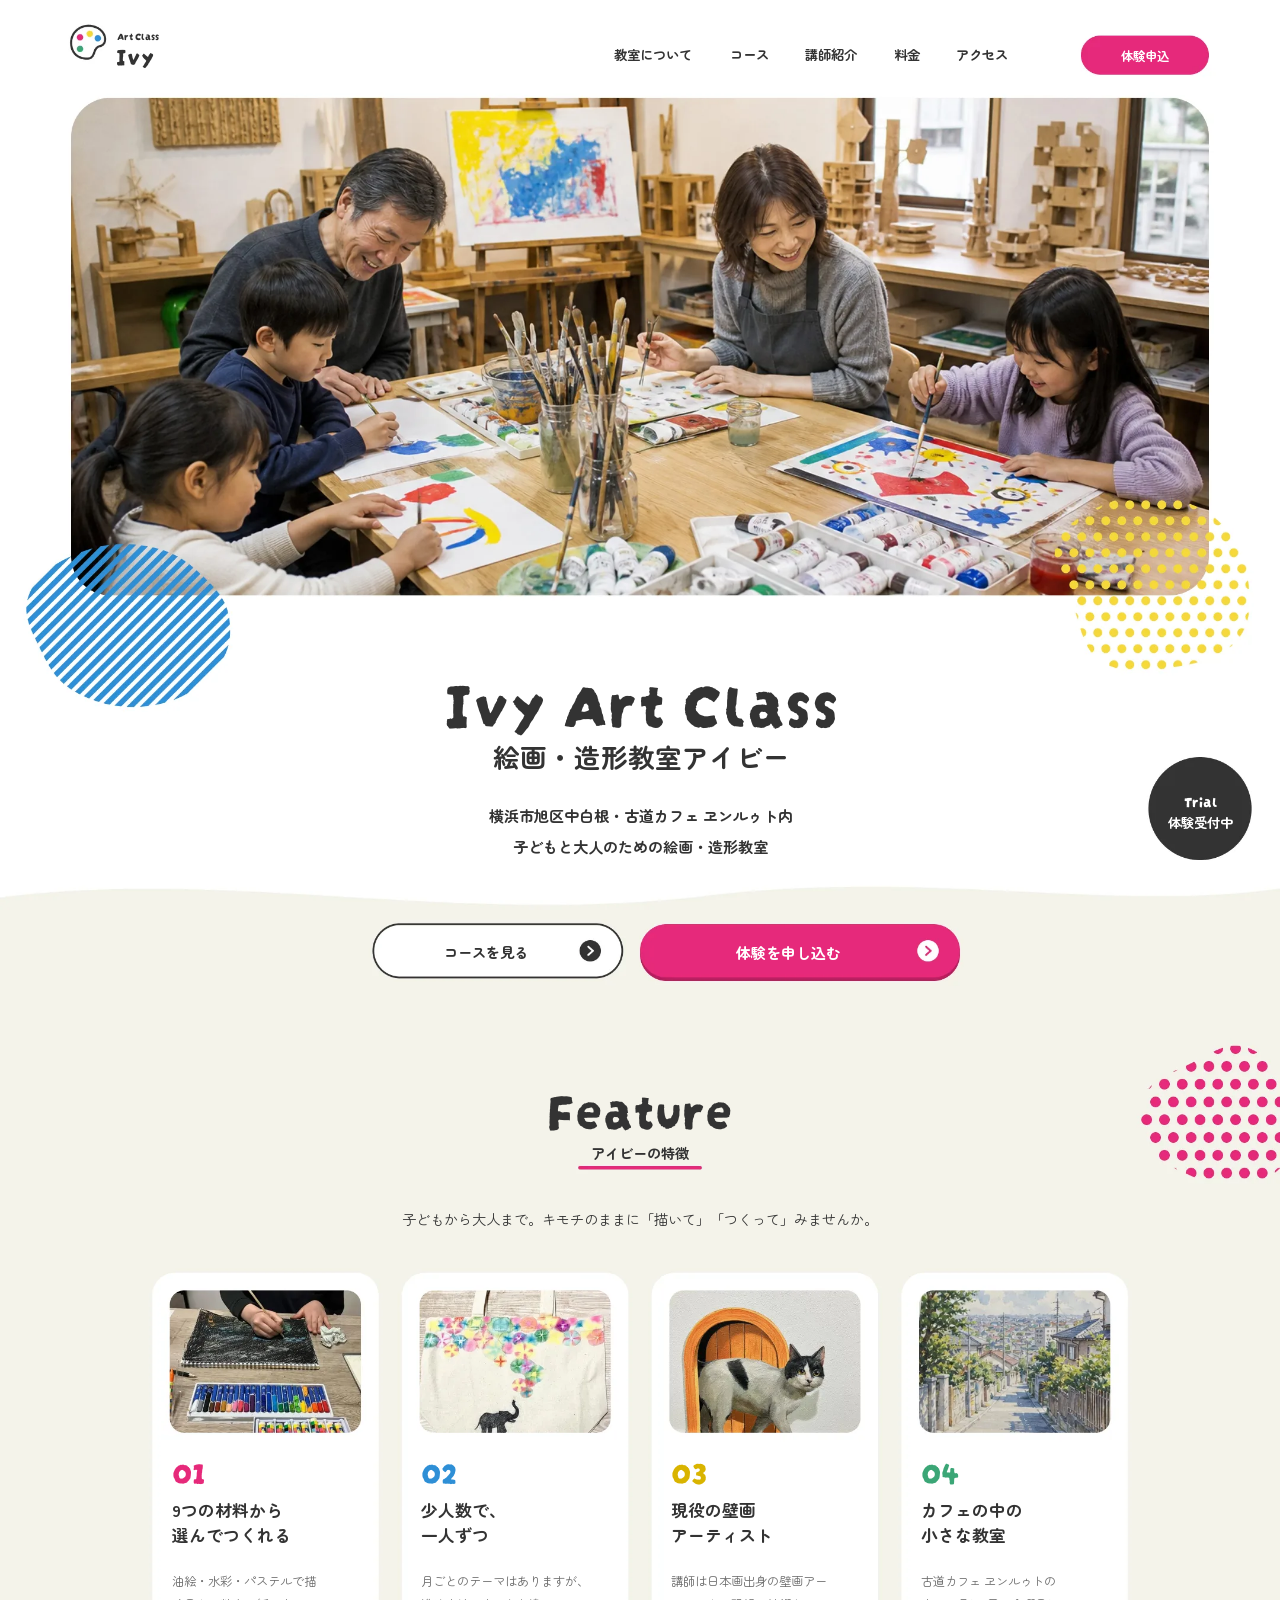
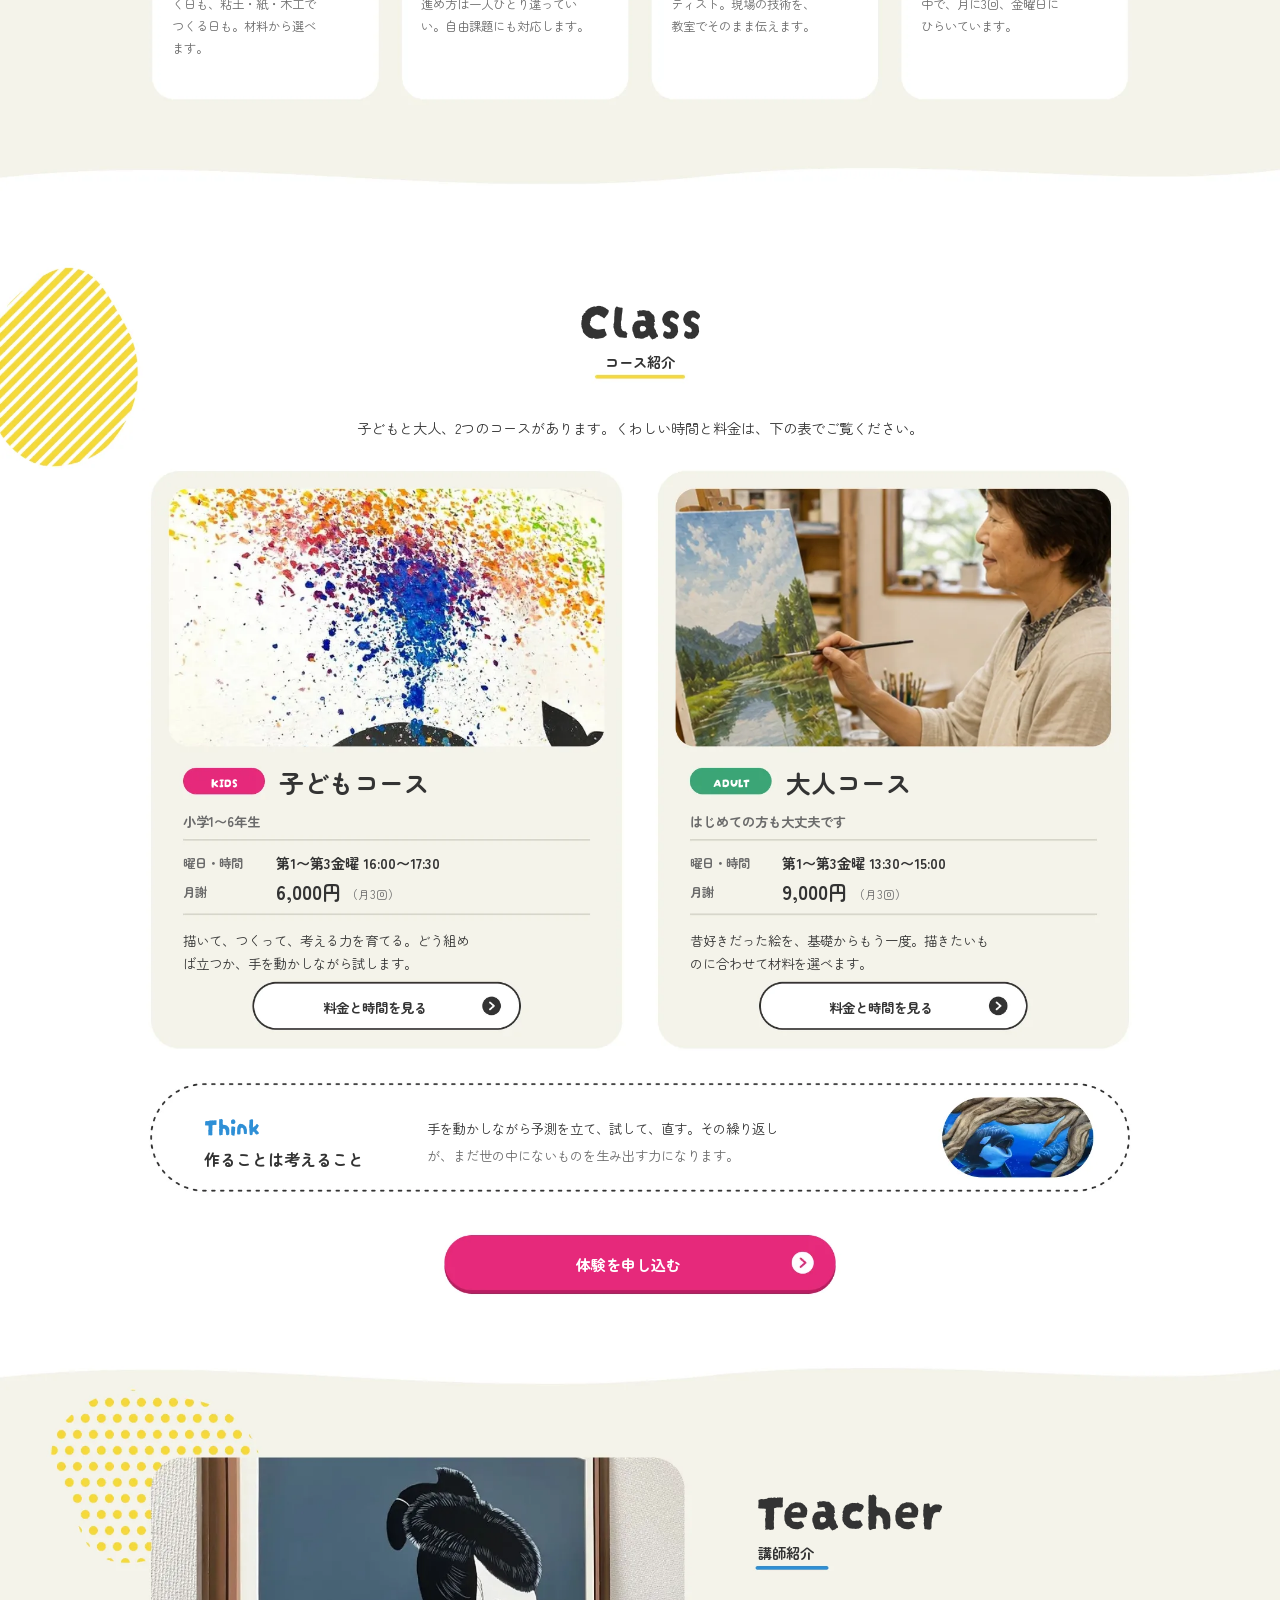
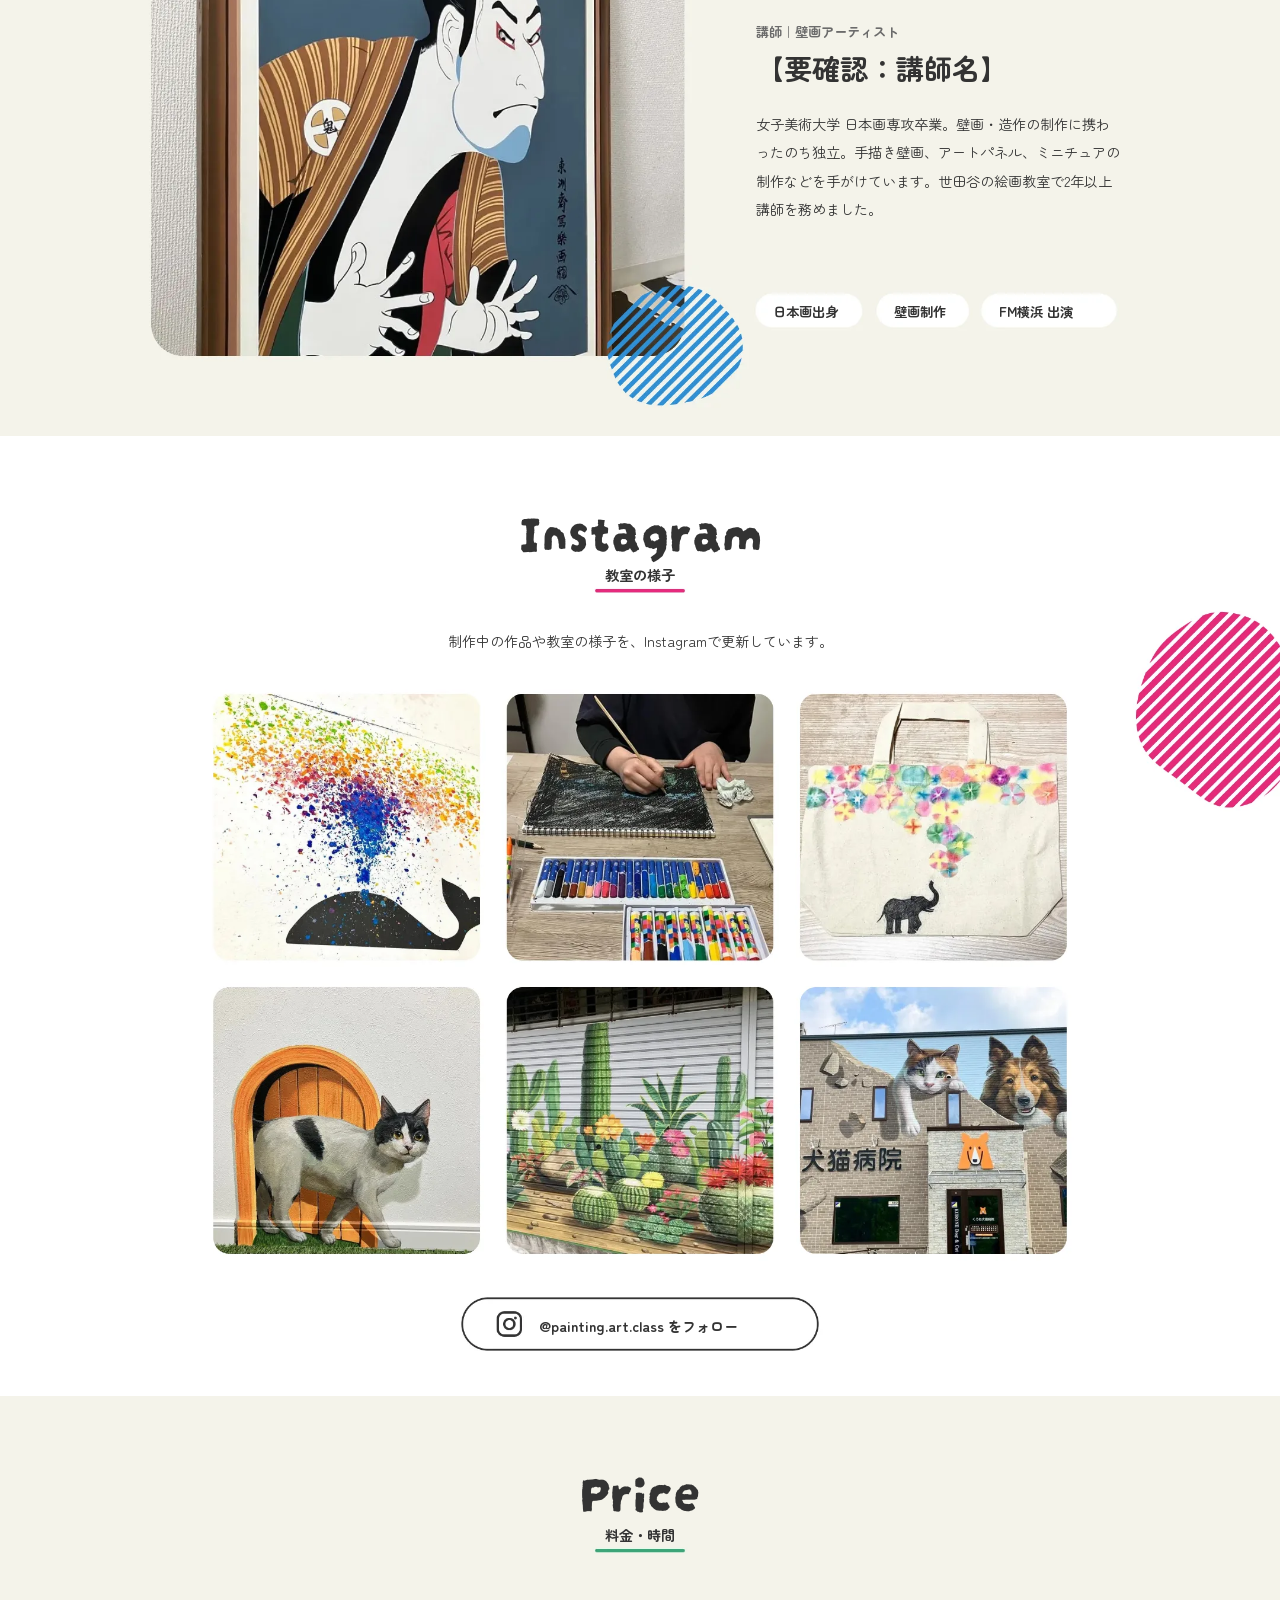
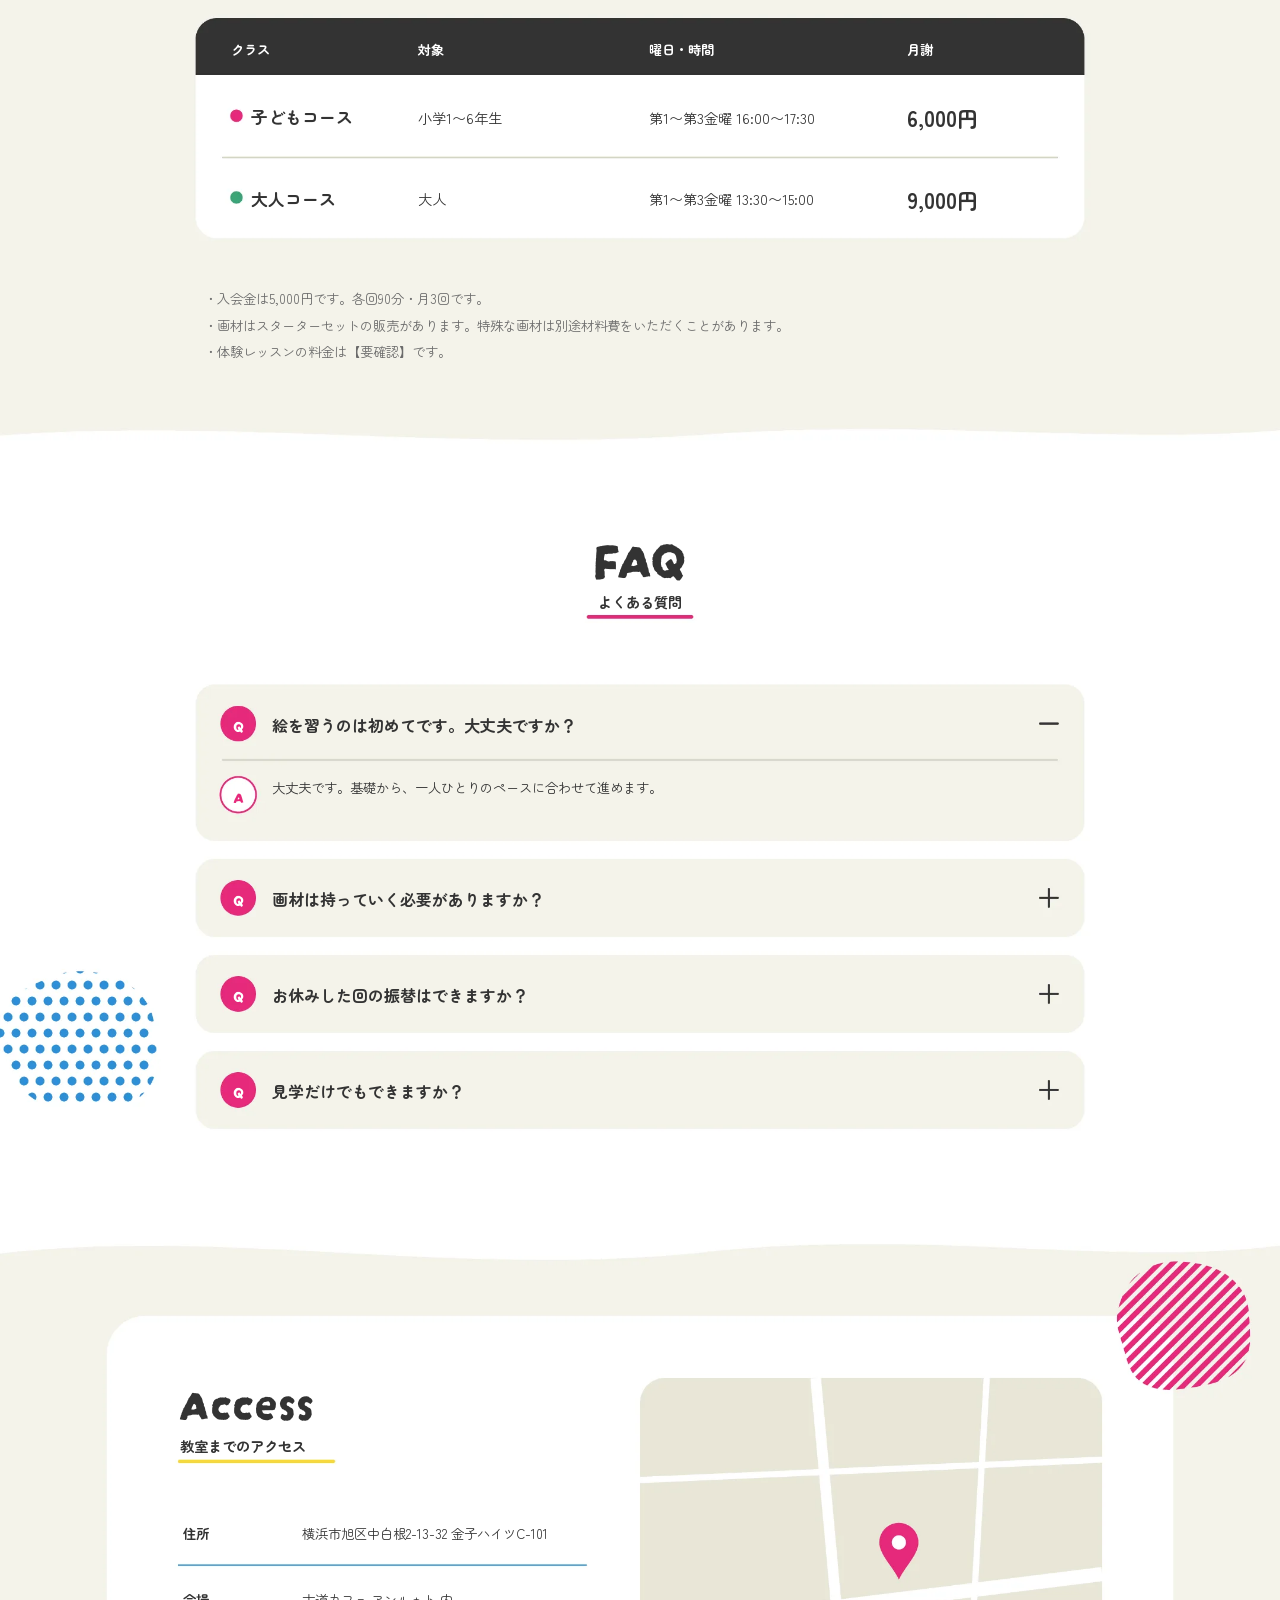
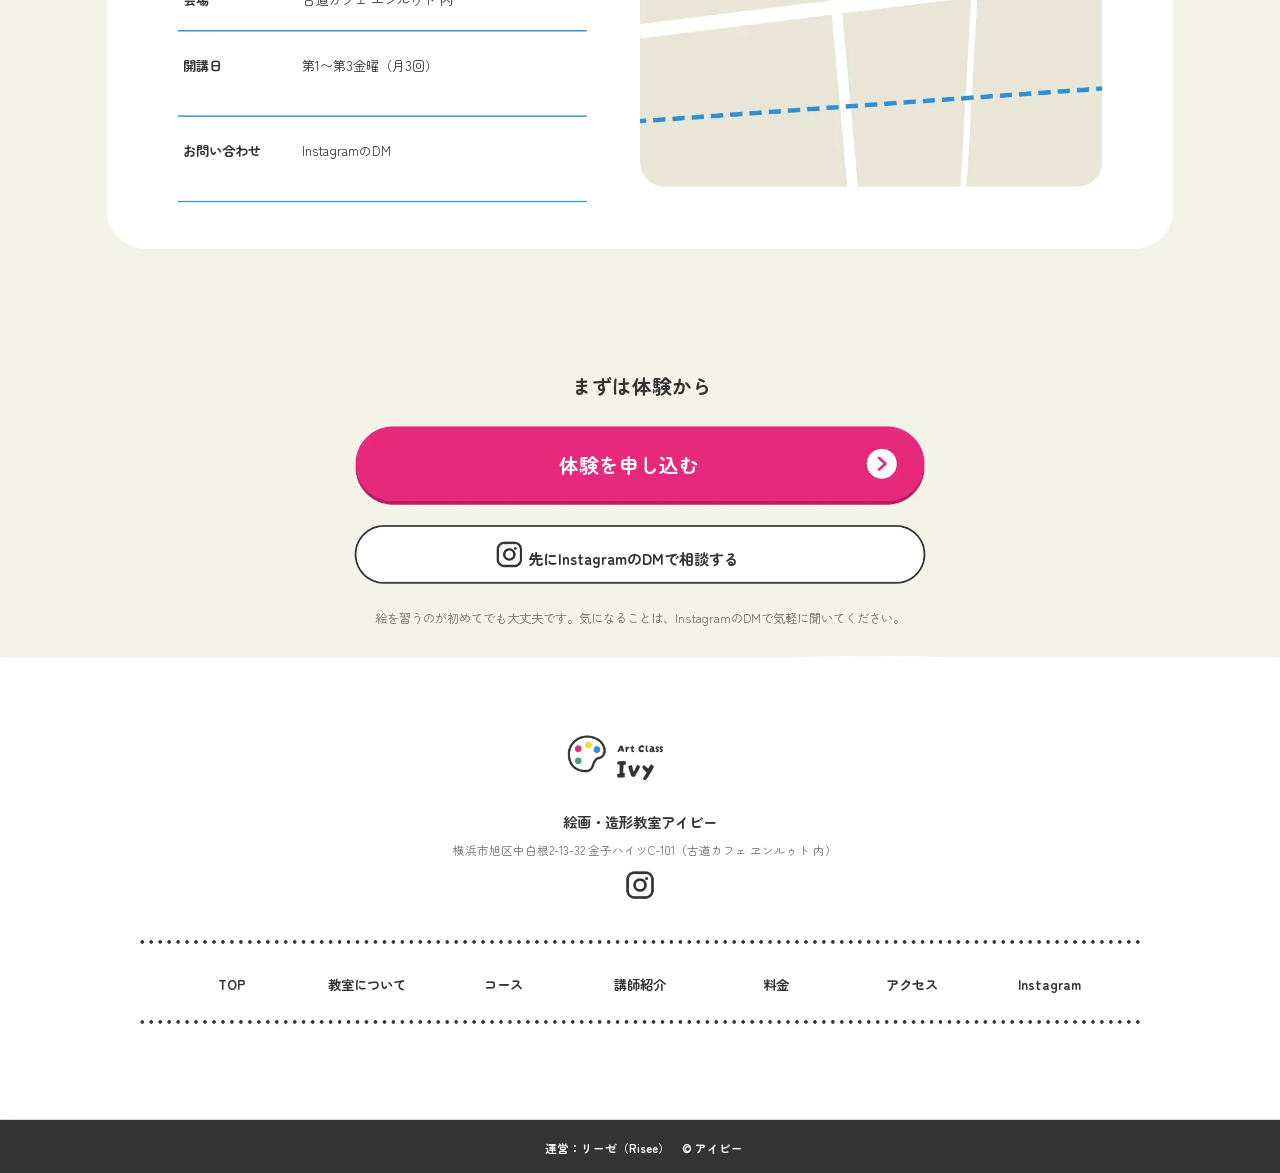
==== index.html @ cf3e49ec "絵画教室HP（Figmaのデザイン）を、アイビーの文言と実写真で確認用に公開 Co-Authored-By: Claude Opus 5.5 <noreply@anthropic.com>" ====
<!doctype html>
<html lang="ja">
<head>
<meta charset="utf-8">
<meta name="viewport" content="width=device-width, initial-scale=1">
<title>絵画・造形教室アイビー｜横浜市旭区中白根 子どもと大人のための絵画・造形教室</title>
<meta name="description" content="横浜市旭区中白根、古道カフェ ヱンルゥトの中でひらく子どもと大人のための絵画・造形教室アイビー。第1〜第3金曜、月3回。油絵・水彩・パステルから粘土・紙・木工まで。">
<meta name="robots" content="noindex,nofollow">
<link rel="icon" href="data:,">
<link rel="preconnect" href="https://fonts.googleapis.com">
<link rel="preconnect" href="https://fonts.gstatic.com" crossorigin>
<link href="https://fonts.googleapis.com/css2?family=Darumadrop+One&family=Zen+Maru+Gothic:wght@400;700&display=swap" rel="stylesheet">
<link rel="stylesheet" href="assets/css/style.css">
<script src="assets/js/main.js" defer></script>
</head>
<body>
<main>
<div class="col col--pc">
<section class="sec f-1-2" id="top" aria-label="ヒーロー">
<img class="bg" src="assets/img/s-1-2.webp" width="1440" height="1140" alt="絵の具で絵を描く子どもと大人の教室のイメージ写真" fetchpriority="high" decoding="async">
<p class="t" style="left:132px;top:31px;width:50px;line-height:17px;font:400 12px/17px 'Darumadrop One',var(--jp);color:#333333;letter-spacing:0em;text-align:left">Art Class</p>
<p class="t" style="left:131px;top:40px;width:43px;line-height:41px;font:400 28px/41px 'Darumadrop One',var(--jp);color:#333333;letter-spacing:0em;text-align:left">Ivy</p>
<p class="t" style="left:1076px;top:51px;width:61px;line-height:22px;font:700 15px/22px var(--jp);color:#333333;letter-spacing:0em;text-align:left">アクセス</p>
<a class="hit" href="#access" style="left:1068px;top:43px;width:76px;height:38px" aria-label="アクセス"></a>
<p class="t" style="left:1006px;top:51px;width:31px;line-height:22px;font:700 15px/22px var(--jp);color:#333333;letter-spacing:0em;text-align:left">料金</p>
<a class="hit" href="#price" style="left:998px;top:43px;width:46px;height:38px" aria-label="料金"></a>
<p class="t" style="left:906px;top:51px;width:61px;line-height:22px;font:700 15px/22px var(--jp);color:#333333;letter-spacing:0em;text-align:left">講師紹介</p>
<a class="hit" href="#teacher" style="left:898px;top:43px;width:76px;height:38px" aria-label="講師紹介"></a>
<p class="t" style="left:821px;top:51px;width:46px;line-height:22px;font:700 15px/22px var(--jp);color:#333333;letter-spacing:0em;text-align:left">コース</p>
<a class="hit" href="#course" style="left:813px;top:43px;width:61px;height:38px" aria-label="コース"></a>
<p class="t" style="left:691px;top:51px;width:91px;line-height:22px;font:700 15px/22px var(--jp);color:#333333;letter-spacing:0em;text-align:left">教室について</p>
<a class="hit" href="#features" style="left:683px;top:43px;width:106px;height:38px" aria-label="教室について"></a>
<p class="t" style="left:1260px;top:54px;width:57px;line-height:20px;font:700 14px/20px var(--jp);color:#ffffff;letter-spacing:0em;text-align:center">体験申込</p>
<a class="hit" href="#apply" style="left:1252px;top:46px;width:72px;height:36px" aria-label="体験申込"></a>
<p class="t" style="left:500px;top:730px;width:443px;line-height:110px;font:400 76px/110px 'Darumadrop One',var(--jp);color:#333333;letter-spacing:0em;text-align:center">Ivy Art Class</p>
<h1 class="t" style="left:555px;top:830px;width:331px;line-height:43px;font:700 30px/43px var(--jp);color:#333333;letter-spacing:0em;text-align:center">絵画・造形教室アイビー</h1>
<p class="t" style="left:548px;top:905px;width:346px;line-height:25px;font:700 17px/25px var(--jp);color:#333333;letter-spacing:0em;text-align:center">横浜市旭区中白根・古道カフェ ヱンルゥト内</p>
<p class="t" style="left:576px;top:939px;width:290px;line-height:25px;font:700 17px/25px var(--jp);color:#333333;letter-spacing:0em;text-align:center">子どもと大人のための絵画・造形教室</p>
<p class="t" style="left:498px;top:1059.8px;width:97px;line-height:23px;font:700 16px/23px var(--jp);color:#333333;letter-spacing:0em;text-align:center">コースを見る</p>
<a class="hit" href="#course" style="left:490px;top:1051.8px;width:112px;height:39px" aria-label="コースを見る"></a>
<p class="t" style="left:827px;top:1059.1px;width:120px;line-height:25px;font:700 17px/25px var(--jp);color:#ffffff;letter-spacing:0em;text-align:center">体験を申し込む</p>
<a class="hit" href="#apply" style="left:819px;top:1051.1px;width:135px;height:41px" aria-label="体験を申し込む"></a>
<p class="t" style="left:1331px;top:888px;width:39px;line-height:25px;font:400 17.399999618530273px/25px 'Darumadrop One',var(--jp);color:#ffffff;letter-spacing:0em;text-align:center">Trial</p>
<p class="t" style="left:1312px;top:914.6px;width:77px;line-height:22px;font:700 15.079999923706055px/22px var(--jp);color:#ffffff;letter-spacing:0em;text-align:center">体験受付中</p>
</section>
<section class="sec f-1-231" id="features" aria-label="教室のこだわり">
<img class="bg" src="assets/img/s-1-231.webp" width="1440" height="920" alt="教室の特徴の写真：クレヨンのスクラッチアートの制作、トートバッグの作品、講師が描いただまし絵の壁画、街並みのイメージ" loading="lazy" decoding="async">
<p class="t" style="left:615.5px;top:60px;width:210px;line-height:87px;font:400 60px/87px 'Darumadrop One',var(--jp);color:#333333;letter-spacing:0em;text-align:center">Feature</p>
<h2 class="t" style="left:664px;top:146px;width:113px;line-height:23px;font:700 16px/23px var(--jp);color:#333333;letter-spacing:0em;text-align:center">アイビーの特徴</h2>
<p class="t" style="left:448px;top:220px;width:545px;line-height:23px;font:400 16px/23px var(--jp);color:#333333;letter-spacing:0em;text-align:center">子どもから大人まで。キモチのままに「描いて」「つくって」みませんか。</p>
<p class="t" style="left:193px;top:490px;width:41px;line-height:49px;font:400 34px/49px 'Darumadrop One',var(--jp);color:#e6297a;letter-spacing:0em;text-align:left">01</p>
<p class="t" style="left:193px;top:545px;width:125px;line-height:28px;font:700 19px/28px var(--jp);color:#333333;letter-spacing:0em;text-align:left">9つの材料から</p>
<p class="t" style="left:193px;top:573px;width:134px;line-height:28px;font:700 19px/28px var(--jp);color:#333333;letter-spacing:0em;text-align:left">選んでつくれる</p>
<p class="t" style="left:193px;top:630px;width:169px;line-height:20px;font:400 14px/20px var(--jp);color:#6b6b6b;letter-spacing:0em;text-align:left">油絵・水彩・パステルで描</p>
<p class="t" style="left:193px;top:655px;width:169px;line-height:20px;font:400 14px/20px var(--jp);color:#6b6b6b;letter-spacing:0em;text-align:left">く日も、粘土・紙・木工で</p>
<p class="t" style="left:193px;top:680px;width:169px;line-height:20px;font:400 14px/20px var(--jp);color:#6b6b6b;letter-spacing:0em;text-align:left">つくる日も。材料から選べ</p>
<p class="t" style="left:193px;top:705px;width:43px;line-height:20px;font:400 14px/20px var(--jp);color:#6b6b6b;letter-spacing:0em;text-align:left">ます。</p>
<p class="t" style="left:474px;top:490px;width:42px;line-height:49px;font:400 34px/49px 'Darumadrop One',var(--jp);color:#2e8fd6;letter-spacing:0em;text-align:left">02</p>
<p class="t" style="left:474px;top:545px;width:96px;line-height:28px;font:700 19px/28px var(--jp);color:#333333;letter-spacing:0em;text-align:left">少人数で、</p>
<p class="t" style="left:474px;top:573px;width:77px;line-height:28px;font:700 19px/28px var(--jp);color:#333333;letter-spacing:0em;text-align:left">一人ずつ</p>
<p class="t" style="left:474px;top:630px;width:197px;line-height:20px;font:400 14px/20px var(--jp);color:#6b6b6b;letter-spacing:0em;text-align:left">月ごとのテーマはありますが、</p>
<p class="t" style="left:474px;top:655px;width:183px;line-height:20px;font:400 14px/20px var(--jp);color:#6b6b6b;letter-spacing:0em;text-align:left">進め方は一人ひとり違ってい</p>
<p class="t" style="left:474px;top:680px;width:197px;line-height:20px;font:400 14px/20px var(--jp);color:#6b6b6b;letter-spacing:0em;text-align:left">い。自由課題にも対応します。</p>
<p class="t" style="left:755px;top:490px;width:42px;line-height:49px;font:400 34px/49px 'Darumadrop One',var(--jp);color:#d9b400;letter-spacing:0em;text-align:left">03</p>
<p class="t" style="left:755px;top:545px;width:96px;line-height:28px;font:700 19px/28px var(--jp);color:#333333;letter-spacing:0em;text-align:left">現役の壁画</p>
<p class="t" style="left:755px;top:573px;width:115px;line-height:28px;font:700 19px/28px var(--jp);color:#333333;letter-spacing:0em;text-align:left">アーティスト</p>
<p class="t" style="left:755px;top:630px;width:183px;line-height:20px;font:400 14px/20px var(--jp);color:#6b6b6b;letter-spacing:0em;text-align:left">講師は日本画出身の壁画アー</p>
<p class="t" style="left:755px;top:655px;width:169px;line-height:20px;font:400 14px/20px var(--jp);color:#6b6b6b;letter-spacing:0em;text-align:left">ティスト。現場の技術を、</p>
<p class="t" style="left:755px;top:680px;width:169px;line-height:20px;font:400 14px/20px var(--jp);color:#6b6b6b;letter-spacing:0em;text-align:left">教室でそのまま伝えます。</p>
<p class="t" style="left:1036px;top:490px;width:45px;line-height:49px;font:400 34px/49px 'Darumadrop One',var(--jp);color:#3ba676;letter-spacing:0em;text-align:left">04</p>
<p class="t" style="left:1036px;top:545px;width:115px;line-height:28px;font:700 19px/28px var(--jp);color:#333333;letter-spacing:0em;text-align:left">カフェの中の</p>
<p class="t" style="left:1036px;top:573px;width:96px;line-height:28px;font:700 19px/28px var(--jp);color:#333333;letter-spacing:0em;text-align:left">小さな教室</p>
<p class="t" style="left:1036px;top:630px;width:159px;line-height:20px;font:400 14px/20px var(--jp);color:#6b6b6b;letter-spacing:0em;text-align:left">古道カフェ ヱンルゥトの</p>
<p class="t" style="left:1036px;top:655px;width:162px;line-height:20px;font:400 14px/20px var(--jp);color:#6b6b6b;letter-spacing:0em;text-align:left">中で、月に3回、金曜日に</p>
<p class="t" style="left:1036px;top:680px;width:113px;line-height:20px;font:400 14px/20px var(--jp);color:#6b6b6b;letter-spacing:0em;text-align:left">ひらいています。</p>
</section>
<section class="sec f-1-365" id="course" aria-label="クラス紹介">
<img class="bg" src="assets/img/s-1-365.webp" width="1440" height="1230" alt="コースの写真：子どもが描いたくじらの作品、油絵を描く大人のイメージ" loading="lazy" decoding="async">
<p class="t" style="left:650px;top:50px;width:141px;line-height:87px;font:400 60px/87px 'Darumadrop One',var(--jp);color:#333333;letter-spacing:0em;text-align:center">Class</p>
<h2 class="t" style="left:680px;top:136px;width:81px;line-height:23px;font:700 16px/23px var(--jp);color:#333333;letter-spacing:0em;text-align:center">コース紹介</h2>
<p class="t" style="left:396px;top:210px;width:649px;line-height:23px;font:400 16px/23px var(--jp);color:#333333;letter-spacing:0em;text-align:center">子どもと大人、2つのコースがあります。くわしい時間と料金は、下の表でご覧ください。</p>
<p class="t" style="left:237px;top:611px;width:31px;line-height:20px;font:400 14px/20px 'Darumadrop One',var(--jp);color:#ffffff;letter-spacing:0em;text-align:center">KIDS</p>
<p class="t" style="left:314px;top:600px;width:169px;line-height:41px;font:700 28px/41px var(--jp);color:#333333;letter-spacing:0em;text-align:left">子どもコース</p>
<p class="t" style="left:206px;top:653px;width:90px;line-height:22px;font:700 15px/22px var(--jp);color:#6b6b6b;letter-spacing:0em;text-align:left">小学1〜6年生</p>
<p class="t" style="left:206px;top:702px;width:71px;line-height:20px;font:700 14px/20px var(--jp);color:#6b6b6b;letter-spacing:0em;text-align:left">曜日・時間</p>
<p class="t" style="left:310px;top:700px;width:184px;line-height:23px;font:700 16px/23px var(--jp);color:#333333;letter-spacing:0em;text-align:left">第1〜第3金曜 16:00〜17:30</p>
<p class="t" style="left:206px;top:734px;width:29px;line-height:20px;font:700 14px/20px var(--jp);color:#6b6b6b;letter-spacing:0em;text-align:left">月謝</p>
<p class="t" style="left:310px;top:728px;width:74px;line-height:32px;font:700 22px/32px var(--jp);color:#333333;letter-spacing:0em;text-align:left">6,000円</p>
<p class="t" style="left:389.2px;top:737px;width:60px;line-height:19px;font:400 13px/19px var(--jp);color:#6b6b6b;letter-spacing:0em;text-align:left">（月3回）</p>
<p class="t" style="left:206px;top:787px;width:331px;line-height:22px;font:400 15px/22px var(--jp);color:#333333;letter-spacing:0em;text-align:left">描いて、つくって、考える力を育てる。どう組め</p>
<p class="t" style="left:206px;top:813px;width:271px;line-height:22px;font:400 15px/22px var(--jp);color:#333333;letter-spacing:0em;text-align:left">ば立つか、手を動かしながら試します。</p>
<p class="t" style="left:361px;top:862.4px;width:121px;line-height:22px;font:700 15px/22px var(--jp);color:#333333;letter-spacing:0em;text-align:center">料金と時間を見る</p>
<a class="hit" href="#price" style="left:353px;top:854.4px;width:136px;height:38px" aria-label="料金と時間を見る"></a>
<p class="t" style="left:802px;top:611px;width:41px;line-height:20px;font:400 14px/20px 'Darumadrop One',var(--jp);color:#ffffff;letter-spacing:0em;text-align:center">ADULT</p>
<p class="t" style="left:884px;top:600px;width:141px;line-height:41px;font:700 28px/41px var(--jp);color:#333333;letter-spacing:0em;text-align:left">大人コース</p>
<p class="t" style="left:776px;top:653px;width:181px;line-height:22px;font:700 15px/22px var(--jp);color:#6b6b6b;letter-spacing:0em;text-align:left">はじめての方も大丈夫です</p>
<p class="t" style="left:776px;top:702px;width:71px;line-height:20px;font:700 14px/20px var(--jp);color:#6b6b6b;letter-spacing:0em;text-align:left">曜日・時間</p>
<p class="t" style="left:880px;top:700px;width:185px;line-height:23px;font:700 16px/23px var(--jp);color:#333333;letter-spacing:0em;text-align:left">第1〜第3金曜 13:30〜15:00</p>
<p class="t" style="left:776px;top:734px;width:29px;line-height:20px;font:700 14px/20px var(--jp);color:#6b6b6b;letter-spacing:0em;text-align:left">月謝</p>
<p class="t" style="left:880px;top:728px;width:74px;line-height:32px;font:700 22px/32px var(--jp);color:#333333;letter-spacing:0em;text-align:left">9,000円</p>
<p class="t" style="left:959.2px;top:737px;width:60px;line-height:19px;font:400 13px/19px var(--jp);color:#6b6b6b;letter-spacing:0em;text-align:left">（月3回）</p>
<p class="t" style="left:776px;top:787px;width:346px;line-height:22px;font:400 15px/22px var(--jp);color:#333333;letter-spacing:0em;text-align:left">昔好きだった絵を、基礎からもう一度。描きたいも</p>
<p class="t" style="left:776px;top:813px;width:211px;line-height:22px;font:400 15px/22px var(--jp);color:#333333;letter-spacing:0em;text-align:left">のに合わせて材料を選べます。</p>
<p class="t" style="left:931px;top:862.4px;width:121px;line-height:22px;font:700 15px/22px var(--jp);color:#333333;letter-spacing:0em;text-align:center">料金と時間を見る</p>
<a class="hit" href="#price" style="left:923px;top:854.4px;width:136px;height:38px" aria-label="料金と時間を見る"></a>
<p class="t" style="left:230px;top:984px;width:65px;line-height:41px;font:400 28px/41px 'Darumadrop One',var(--jp);color:#2e8fd6;letter-spacing:0em;text-align:left">Think</p>
<p class="t" style="left:230px;top:1032px;width:181px;line-height:26px;font:700 18px/26px var(--jp);color:#333333;letter-spacing:0em;text-align:left">作ることは考えること</p>
<p class="t" style="left:480px;top:999px;width:406px;line-height:22px;font:400 15px/22px var(--jp);color:#333333;letter-spacing:0em;text-align:left">手を動かしながら予測を立て、試して、直す。その繰り返し</p>
<p class="t" style="left:480px;top:1029px;width:361px;line-height:22px;font:400 15px/22px var(--jp);color:#6b6b6b;letter-spacing:0em;text-align:left">が、まだ世の中にないものを生み出す力になります。</p>
<p class="t" style="left:647px;top:1150.1px;width:120px;line-height:25px;font:700 17px/25px var(--jp);color:#ffffff;letter-spacing:0em;text-align:center">体験を申し込む</p>
<a class="hit" href="#apply" style="left:639px;top:1142.1px;width:135px;height:41px" aria-label="体験を申し込む"></a>
</section>
<section class="sec f-1-468" id="teacher" aria-label="講師紹介">
<img class="bg" src="assets/img/s-1-468.webp" width="1440" height="800" alt="講師が描いた役者絵" loading="lazy" decoding="async">
<p class="t" style="left:850px;top:160px;width:213px;line-height:87px;font:400 60px/87px 'Darumadrop One',var(--jp);color:#333333;letter-spacing:0em;text-align:left">Teacher</p>
<h2 class="t" style="left:853px;top:246px;width:65px;line-height:23px;font:700 16px/23px var(--jp);color:#333333;letter-spacing:0em;text-align:left">講師紹介</h2>
<a class="hit" href="#teacher" style="left:845px;top:238px;width:80px;height:39px" aria-label="講師紹介"></a>
<p class="t" style="left:850px;top:335px;width:166px;line-height:22px;font:700 15px/22px var(--jp);color:#6b6b6b;letter-spacing:0em;text-align:left">講師｜壁画アーティスト</p>
<p class="t" style="left:850px;top:364px;width:289px;line-height:46px;font:700 32px/46px var(--jp);color:#333333;letter-spacing:0em;text-align:left">【要確認：講師名】</p>
<p class="t" style="left:850px;top:438px;width:406px;line-height:23px;font:400 16px/23px var(--jp);color:#333333;letter-spacing:0em;text-align:left">女子美術大学 日本画専攻卒業。壁画・造作の制作に携わ</p>
<p class="t" style="left:850px;top:470px;width:417px;line-height:23px;font:400 16px/23px var(--jp);color:#333333;letter-spacing:0em;text-align:left">ったのち独立。手描き壁画、アートパネル、ミニチュアの</p>
<p class="t" style="left:850px;top:502px;width:409px;line-height:23px;font:400 16px/23px var(--jp);color:#333333;letter-spacing:0em;text-align:left">制作などを手がけています。世田谷の絵画教室で2年以上</p>
<p class="t" style="left:850px;top:534px;width:145px;line-height:23px;font:400 16px/23px var(--jp);color:#333333;letter-spacing:0em;text-align:left">講師を務めました。</p>
<p class="t" style="left:870px;top:650px;width:76px;line-height:22px;font:700 15px/22px var(--jp);color:#333333;letter-spacing:0em;text-align:left">日本画出身</p>
<p class="t" style="left:1006px;top:650px;width:61px;line-height:22px;font:700 15px/22px var(--jp);color:#333333;letter-spacing:0em;text-align:left">壁画制作</p>
<p class="t" style="left:1124px;top:650px;width:86px;line-height:22px;font:700 15px/22px var(--jp);color:#333333;letter-spacing:0em;text-align:left">FM横浜 出演</p>
</section>
<section class="sec f-1-688" id="instagram" aria-label="Instagram">
<img class="bg" src="assets/img/s-1-688.webp" width="1440" height="1080" alt="Instagramの投稿：作品、制作中のようす、講師が描いた壁画" loading="lazy" decoding="async">
<p class="t" style="left:582.5px;top:60px;width:276px;line-height:87px;font:400 60px/87px 'Darumadrop One',var(--jp);color:#333333;letter-spacing:0em;text-align:center">Instagram</p>
<a class="hit" href="https://www.instagram.com/painting.art.class/" target="_blank" rel="noopener" style="left:574.5px;top:52px;width:291px;height:103px" aria-label="Instagram"></a>
<h2 class="t" style="left:680px;top:146px;width:81px;line-height:23px;font:700 16px/23px var(--jp);color:#333333;letter-spacing:0em;text-align:center">教室の様子</h2>
<p class="t" style="left:501px;top:220px;width:439px;line-height:23px;font:400 16px/23px var(--jp);color:#333333;letter-spacing:0em;text-align:center">制作中の作品や教室の様子を、Instagramで更新しています。</p>
<p class="t" style="left:606px;top:990px;width:220px;line-height:23px;font:700 16px/23px var(--jp);color:#333333;letter-spacing:0em;text-align:left">@painting.art.class をフォロー</p>
<a class="hit" href="https://www.instagram.com/painting.art.class/" target="_blank" rel="noopener" style="left:598px;top:982px;width:235px;height:39px" aria-label="@painting.art.class をフォロー"></a>
</section>
<section class="sec f-1-765" id="price" aria-label="料金・時間">
<img class="bg" src="assets/img/s-1-765.webp" width="1440" height="760" alt="" loading="lazy" decoding="async">
<p class="t" style="left:652px;top:60px;width:137px;line-height:87px;font:400 60px/87px 'Darumadrop One',var(--jp);color:#333333;letter-spacing:0em;text-align:center">Price</p>
<h2 class="t" style="left:680px;top:146px;width:81px;line-height:23px;font:700 16px/23px var(--jp);color:#333333;letter-spacing:0em;text-align:center">料金・時間</h2>
<p class="t" style="left:260px;top:275px;width:46px;line-height:22px;font:700 15px/22px var(--jp);color:#ffffff;letter-spacing:0em;text-align:left">クラス</p>
<p class="t" style="left:470px;top:275px;width:31px;line-height:22px;font:700 15px/22px var(--jp);color:#ffffff;letter-spacing:0em;text-align:left">対象</p>
<p class="t" style="left:730px;top:275px;width:76px;line-height:22px;font:700 15px/22px var(--jp);color:#ffffff;letter-spacing:0em;text-align:left">曜日・時間</p>
<p class="t" style="left:1020px;top:275px;width:31px;line-height:22px;font:700 15px/22px var(--jp);color:#ffffff;letter-spacing:0em;text-align:left">月謝</p>
<p class="t" style="left:282px;top:348px;width:115px;line-height:28px;font:700 19px/28px var(--jp);color:#333333;letter-spacing:0em;text-align:left">子どもコース</p>
<p class="t" style="left:470px;top:351px;width:96px;line-height:23px;font:400 16px/23px var(--jp);color:#333333;letter-spacing:0em;text-align:left">小学1〜6年生</p>
<p class="t" style="left:730px;top:351px;width:182px;line-height:23px;font:400 16px/23px var(--jp);color:#333333;letter-spacing:0em;text-align:left">第1〜第3金曜 16:00〜17:30</p>
<p class="t" style="left:1020px;top:345px;width:81px;line-height:35px;font:700 24px/35px var(--jp);color:#333333;letter-spacing:0em;text-align:left">6,000円</p>
<p class="t" style="left:282px;top:440px;width:96px;line-height:28px;font:700 19px/28px var(--jp);color:#333333;letter-spacing:0em;text-align:left">大人コース</p>
<p class="t" style="left:470px;top:443px;width:33px;line-height:23px;font:400 16px/23px var(--jp);color:#333333;letter-spacing:0em;text-align:left">大人</p>
<p class="t" style="left:730px;top:443px;width:183px;line-height:23px;font:400 16px/23px var(--jp);color:#333333;letter-spacing:0em;text-align:left">第1〜第3金曜 13:30〜15:00</p>
<p class="t" style="left:1020px;top:437px;width:80px;line-height:35px;font:700 24px/35px var(--jp);color:#333333;letter-spacing:0em;text-align:left">9,000円</p>
<p class="t" style="left:230px;top:555px;width:327px;line-height:22px;font:400 15px/22px var(--jp);color:#6b6b6b;letter-spacing:0em;text-align:left">・入会金は5,000円です。各回90分・月3回です。</p>
<p class="t" style="left:230px;top:585px;width:676px;line-height:22px;font:400 15px/22px var(--jp);color:#6b6b6b;letter-spacing:0em;text-align:left">・画材はスターターセットの販売があります。特殊な画材は別途材料費をいただくことがあります。</p>
<p class="t" style="left:230px;top:615px;width:286px;line-height:22px;font:400 15px/22px var(--jp);color:#6b6b6b;letter-spacing:0em;text-align:left">・体験レッスンの料金は【要確認】です。</p>
</section>
<section class="sec f-1-792" id="faq" aria-label="よくある質問">
<img class="bg" src="assets/img/s-1-792.webp" width="1440" height="840" alt="" loading="lazy" decoding="async">
<p class="t" style="left:667px;top:50px;width:107px;line-height:87px;font:400 60px/87px 'Darumadrop One',var(--jp);color:#333333;letter-spacing:0em;text-align:center">FAQ</p>
<h2 class="t" style="left:672px;top:136px;width:97px;line-height:23px;font:700 16px/23px var(--jp);color:#333333;letter-spacing:0em;text-align:center">よくある質問</h2>
<p class="t" style="left:261.5px;top:273px;width:14px;line-height:26px;font:400 18px/26px 'Darumadrop One',var(--jp);color:#ffffff;letter-spacing:0em;text-align:center">Q</p>
<p class="t" style="left:306px;top:273px;width:343px;line-height:26px;font:700 18px/26px var(--jp);color:#333333;letter-spacing:0em;text-align:left">絵を習うのは初めてです。大丈夫ですか？</p>
<p class="t" style="left:261.5px;top:353px;width:14px;line-height:26px;font:400 18px/26px 'Darumadrop One',var(--jp);color:#e6297a;letter-spacing:0em;text-align:center">A</p>
<p class="t" style="left:306px;top:345px;width:451px;line-height:22px;font:400 15px/22px var(--jp);color:#333333;letter-spacing:0em;text-align:left">大丈夫です。基礎から、一人ひとりのペースに合わせて進めます。</p>
<p class="t" style="left:261.5px;top:469px;width:14px;line-height:26px;font:400 18px/26px 'Darumadrop One',var(--jp);color:#ffffff;letter-spacing:0em;text-align:center">Q</p>
<p class="t" style="left:306px;top:469px;width:307px;line-height:26px;font:700 18px/26px var(--jp);color:#333333;letter-spacing:0em;text-align:left">画材は持っていく必要がありますか？</p>
<p class="t" style="left:261.5px;top:577px;width:14px;line-height:26px;font:400 18px/26px 'Darumadrop One',var(--jp);color:#ffffff;letter-spacing:0em;text-align:center">Q</p>
<p class="t" style="left:306px;top:577px;width:289px;line-height:26px;font:700 18px/26px var(--jp);color:#333333;letter-spacing:0em;text-align:left">お休みした回の振替はできますか？</p>
<p class="t" style="left:261.5px;top:685px;width:14px;line-height:26px;font:400 18px/26px 'Darumadrop One',var(--jp);color:#ffffff;letter-spacing:0em;text-align:center">Q</p>
<p class="t" style="left:306px;top:685px;width:217px;line-height:26px;font:700 18px/26px var(--jp);color:#333333;letter-spacing:0em;text-align:left">見学だけでもできますか？</p>
</section>
<section class="sec f-1-919" id="access" aria-label="アクセス">
<img class="bg" src="assets/img/s-1-919.webp" width="1440" height="770" alt="地図のイメージ" loading="lazy" decoding="async">
<p class="t" style="left:200px;top:168px;width:156px;line-height:75px;font:400 52px/75px 'Darumadrop One',var(--jp);color:#333333;letter-spacing:0em;text-align:left">Access</p>
<h2 class="t" style="left:203px;top:246px;width:145px;line-height:23px;font:700 16px/23px var(--jp);color:#333333;letter-spacing:0em;text-align:left">教室までのアクセス</h2>
<p class="t" style="left:206px;top:345px;width:31px;line-height:22px;font:700 15px/22px var(--jp);color:#333333;letter-spacing:0em;text-align:left">住所</p>
<p class="t" style="left:340px;top:345px;width:283px;line-height:22px;font:400 15px/22px var(--jp);color:#333333;letter-spacing:0em;text-align:left">横浜市旭区中白根2-13-32 金子ハイツC-101</p>
<p class="t" style="left:206px;top:419px;width:31px;line-height:22px;font:700 15px/22px var(--jp);color:#333333;letter-spacing:0em;text-align:left">会場</p>
<p class="t" style="left:340px;top:419px;width:175px;line-height:22px;font:400 15px/22px var(--jp);color:#333333;letter-spacing:0em;text-align:left">古道カフェ ヱンルゥト 内</p>
<p class="t" style="left:206px;top:493px;width:46px;line-height:22px;font:700 15px/22px var(--jp);color:#333333;letter-spacing:0em;text-align:left">開講日</p>
<p class="t" style="left:340px;top:493px;width:157px;line-height:22px;font:400 15px/22px var(--jp);color:#333333;letter-spacing:0em;text-align:left">第1〜第3金曜（月3回）</p>
<p class="t" style="left:206px;top:589px;width:91px;line-height:22px;font:700 15px/22px var(--jp);color:#333333;letter-spacing:0em;text-align:left">お問い合わせ</p>
<p class="t" style="left:340px;top:589px;width:104px;line-height:22px;font:400 15px/22px var(--jp);color:#333333;letter-spacing:0em;text-align:left">InstagramのDM</p>
</section>
<section class="sec f-1-981" id="apply" aria-label="お申込み・フッター">
<img class="bg" src="assets/img/s-1-981.webp" width="1440" height="980" alt="" loading="lazy" decoding="async">
<p class="t" style="left:643px;top:78px;width:155px;line-height:32px;font:700 22px/32px var(--jp);color:#333333;letter-spacing:0em;text-align:center">まずは体験から</p>
<p class="t" style="left:629px;top:167.9px;width:155px;line-height:32px;font:700 22px/32px var(--jp);color:#ffffff;letter-spacing:0em;text-align:center">体験を申し込む</p>
<a class="hit" href="#apply" style="left:621px;top:159.9px;width:170px;height:48px" aria-label="体験を申し込む"></a>
<p class="t" style="left:594px;top:275px;width:237px;line-height:25px;font:700 17px/25px var(--jp);color:#333333;letter-spacing:0em;text-align:left">先にInstagramのDMで相談する</p>
<a class="hit" href="https://www.instagram.com/painting.art.class/" target="_blank" rel="noopener" style="left:586px;top:267px;width:252px;height:41px" aria-label="先にInstagramのDMで相談する"></a>
<p class="t" style="left:413px;top:346px;width:615px;line-height:20px;font:400 14px/20px var(--jp);color:#6b6b6b;letter-spacing:0em;text-align:center">絵を習うのが初めてでも大丈夫です。気になることは、InstagramのDMで気軽に聞いてください。</p>
<p class="t" style="left:694.6px;top:491px;width:53px;line-height:18px;font:400 12.600000381469727px/18px 'Darumadrop One',var(--jp);color:#333333;letter-spacing:0em;text-align:left">Art Class</p>
<p class="t" style="left:693.5px;top:500.5px;width:45px;line-height:43px;font:400 29.399999618530273px/43px 'Darumadrop One',var(--jp);color:#333333;letter-spacing:0em;text-align:left">Ivy</p>
<p class="t" style="left:632px;top:574px;width:177px;line-height:23px;font:700 16px/23px var(--jp);color:#333333;letter-spacing:0em;text-align:center">絵画・造形教室アイビー</p>
<p class="t" style="left:510px;top:607px;width:422px;line-height:19px;font:400 13px/19px var(--jp);color:#6b6b6b;letter-spacing:0em;text-align:center">横浜市旭区中白根2-13-32 金子ハイツC-101（古道カフェ ヱンルゥト 内）</p>
<p class="t" style="left:245px;top:757px;width:31px;line-height:22px;font:700 15px/22px var(--jp);color:#333333;letter-spacing:0em;text-align:center">TOP</p>
<a class="hit" href="#top" style="left:237px;top:749px;width:46px;height:38px" aria-label="TOP"></a>
<p class="t" style="left:367.5px;top:757px;width:91px;line-height:22px;font:700 15px/22px var(--jp);color:#333333;letter-spacing:0em;text-align:center">教室について</p>
<a class="hit" href="#features" style="left:359.5px;top:749px;width:106px;height:38px" aria-label="教室について"></a>
<p class="t" style="left:543.5px;top:757px;width:46px;line-height:22px;font:700 15px/22px var(--jp);color:#333333;letter-spacing:0em;text-align:center">コース</p>
<a class="hit" href="#course" style="left:535.5px;top:749px;width:61px;height:38px" aria-label="コース"></a>
<p class="t" style="left:689px;top:757px;width:61px;line-height:22px;font:700 15px/22px var(--jp);color:#333333;letter-spacing:0em;text-align:center">講師紹介</p>
<a class="hit" href="#teacher" style="left:681px;top:749px;width:76px;height:38px" aria-label="講師紹介"></a>
<p class="t" style="left:857px;top:757px;width:31px;line-height:22px;font:700 15px/22px var(--jp);color:#333333;letter-spacing:0em;text-align:center">料金</p>
<a class="hit" href="#price" style="left:849px;top:749px;width:46px;height:38px" aria-label="料金"></a>
<p class="t" style="left:995px;top:757px;width:61px;line-height:22px;font:700 15px/22px var(--jp);color:#333333;letter-spacing:0em;text-align:center">アクセス</p>
<a class="hit" href="#access" style="left:987px;top:749px;width:76px;height:38px" aria-label="アクセス"></a>
<p class="t" style="left:1145px;top:757px;width:67px;line-height:22px;font:700 15px/22px var(--jp);color:#333333;letter-spacing:0em;text-align:center">Instagram</p>
<a class="hit" href="https://www.instagram.com/painting.art.class/" target="_blank" rel="noopener" style="left:1137px;top:749px;width:82px;height:38px" aria-label="Instagram"></a>
<p class="t" style="left:613px;top:943px;width:216px;line-height:19px;font:700 13px/19px var(--jp);color:#ffffff;letter-spacing:0em;text-align:center">運営：リーゼ（Risee）　© アイビー</p>
<span id="sitemap" class="anchor" style="top:588px"></span>
</section>
</div>
<div class="col col--sp">
<section class="sec f-1-1020" aria-label="ヒーロー">
<img class="bg" src="assets/img/s-1-1020.webp" width="390" height="1010" alt="絵の具で絵を描く子どもと大人の教室のイメージ写真" fetchpriority="high" decoding="async">
<p class="t" style="left:61.6px;top:22.8px;width:41px;line-height:14px;font:400 9.600000381469727px/14px 'Darumadrop One',var(--jp);color:#333333;letter-spacing:0em;text-align:left">Art Class</p>
<p class="t" style="left:60.8px;top:30px;width:35px;line-height:32px;font:400 22.399999618530273px/32px 'Darumadrop One',var(--jp);color:#333333;letter-spacing:0em;text-align:left">Ivy</p>
<p class="t" style="left:337px;top:62px;width:24px;line-height:14px;font:400 10px/14px 'Darumadrop One',var(--jp);color:#333333;letter-spacing:0em;text-align:left">menu</p>
<a class="hit" href="#sitemap" style="left:329px;top:54px;width:39px;height:30px" aria-label="menu"></a>
<p class="t" style="left:162px;top:546px;width:67px;line-height:64px;font:400 44px/64px 'Darumadrop One',var(--jp);color:#333333;letter-spacing:0em;text-align:center">Ivy</p>
<p class="t" style="left:105px;top:596px;width:181px;line-height:64px;font:400 44px/64px 'Darumadrop One',var(--jp);color:#333333;letter-spacing:0em;text-align:center">Art Class</p>
<h1 class="t" style="left:74px;top:660px;width:243px;line-height:32px;font:700 22px/32px var(--jp);color:#333333;letter-spacing:0em;text-align:center">絵画・造形教室アイビー</h1>
<p class="t" style="left:132px;top:712px;width:127px;line-height:20px;font:700 14px/20px var(--jp);color:#333333;letter-spacing:0em;text-align:center">横浜市旭区中白根・</p>
<p class="t" style="left:74px;top:738px;width:243px;line-height:20px;font:700 14px/20px var(--jp);color:#333333;letter-spacing:0em;text-align:center">古道カフェ ヱンルゥト内の、子どもと</p>
<p class="t" style="left:104px;top:764px;width:183px;line-height:20px;font:700 14px/20px var(--jp);color:#333333;letter-spacing:0em;text-align:center">大人のための絵画・造形教室</p>
<p class="t" style="left:125px;top:863.8px;width:113px;line-height:23px;font:700 16px/23px var(--jp);color:#ffffff;letter-spacing:0em;text-align:center">体験を申し込む</p>
<a class="hit" href="#apply" style="left:117px;top:855.8px;width:128px;height:39px" aria-label="体験を申し込む"></a>
<p class="t" style="left:139px;top:936px;width:85px;line-height:20px;font:700 14px/20px var(--jp);color:#333333;letter-spacing:0em;text-align:center">コースを見る</p>
<a class="hit" href="#course" style="left:131px;top:928px;width:100px;height:36px" aria-label="コースを見る"></a>
<p class="t" style="left:329.5px;top:585.6px;width:26px;line-height:17px;font:400 11.399999618530273px/17px 'Darumadrop One',var(--jp);color:#ffffff;letter-spacing:0em;text-align:center">Trial</p>
<p class="t" style="left:317px;top:603px;width:51px;line-height:14px;font:700 9.880000114440918px/14px var(--jp);color:#ffffff;letter-spacing:0em;text-align:center">体験受付中</p>
</section>
<section class="sec f-1-1153" aria-label="教室のこだわり">
<img class="bg" src="assets/img/s-1-1153.webp" width="390" height="1296" alt="教室の特徴の写真：クレヨンのスクラッチアートの制作、トートバッグの作品、講師が描いただまし絵の壁画、街並みのイメージ" loading="lazy" decoding="async">
<p class="t" style="left:118px;top:46px;width:155px;line-height:64px;font:400 44px/64px 'Darumadrop One',var(--jp);color:#333333;letter-spacing:0em;text-align:center">Feature</p>
<h2 class="t" style="left:146px;top:116px;width:99px;line-height:20px;font:700 14px/20px var(--jp);color:#333333;letter-spacing:0em;text-align:center">アイビーの特徴</h2>
<p class="t" style="left:76px;top:176px;width:239px;line-height:20px;font:400 14px/20px var(--jp);color:#333333;letter-spacing:0em;text-align:center">子どもから大人まで。キモチのままに</p>
<p class="t" style="left:76px;top:202px;width:239px;line-height:20px;font:400 14px/20px var(--jp);color:#333333;letter-spacing:0em;text-align:center">「描いて」「つくって」みませんか。</p>
<p class="t" style="left:186px;top:284px;width:32px;line-height:38px;font:400 26px/38px 'Darumadrop One',var(--jp);color:#e6297a;letter-spacing:0em;text-align:left">01</p>
<p class="t" style="left:186px;top:327px;width:99px;line-height:22px;font:700 15px/22px var(--jp);color:#333333;letter-spacing:0em;text-align:left">9つの材料から</p>
<p class="t" style="left:186px;top:349px;width:106px;line-height:22px;font:700 15px/22px var(--jp);color:#333333;letter-spacing:0em;text-align:left">選んでつくれる</p>
<p class="t" style="left:186px;top:382px;width:157px;line-height:17px;font:400 12px/17px var(--jp);color:#6b6b6b;letter-spacing:0em;text-align:left">油絵・水彩・パステルで描く</p>
<p class="t" style="left:186px;top:401px;width:157px;line-height:17px;font:400 12px/17px var(--jp);color:#6b6b6b;letter-spacing:0em;text-align:left">日も、粘土・紙・木工でつく</p>
<p class="t" style="left:186px;top:420px;width:157px;line-height:17px;font:400 12px/17px var(--jp);color:#6b6b6b;letter-spacing:0em;text-align:left">る日も。材料から選べます。</p>
<p class="t" style="left:186px;top:528px;width:33px;line-height:38px;font:400 26px/38px 'Darumadrop One',var(--jp);color:#2e8fd6;letter-spacing:0em;text-align:left">02</p>
<p class="t" style="left:186px;top:571px;width:76px;line-height:22px;font:700 15px/22px var(--jp);color:#333333;letter-spacing:0em;text-align:left">少人数で、</p>
<p class="t" style="left:186px;top:593px;width:61px;line-height:22px;font:700 15px/22px var(--jp);color:#333333;letter-spacing:0em;text-align:left">一人ずつ</p>
<p class="t" style="left:186px;top:626px;width:169px;line-height:17px;font:400 12px/17px var(--jp);color:#6b6b6b;letter-spacing:0em;text-align:left">月ごとのテーマはありますが、</p>
<p class="t" style="left:186px;top:645px;width:157px;line-height:17px;font:400 12px/17px var(--jp);color:#6b6b6b;letter-spacing:0em;text-align:left">進め方は一人ひとり違ってい</p>
<p class="t" style="left:186px;top:664px;width:169px;line-height:17px;font:400 12px/17px var(--jp);color:#6b6b6b;letter-spacing:0em;text-align:left">い。自由課題にも対応します。</p>
<p class="t" style="left:186px;top:772px;width:33px;line-height:38px;font:400 26px/38px 'Darumadrop One',var(--jp);color:#d9b400;letter-spacing:0em;text-align:left">03</p>
<p class="t" style="left:186px;top:815px;width:76px;line-height:22px;font:700 15px/22px var(--jp);color:#333333;letter-spacing:0em;text-align:left">現役の壁画</p>
<p class="t" style="left:186px;top:837px;width:91px;line-height:22px;font:700 15px/22px var(--jp);color:#333333;letter-spacing:0em;text-align:left">アーティスト</p>
<p class="t" style="left:186px;top:870px;width:157px;line-height:17px;font:400 12px/17px var(--jp);color:#6b6b6b;letter-spacing:0em;text-align:left">講師は日本画出身の壁画アー</p>
<p class="t" style="left:186px;top:889px;width:157px;line-height:17px;font:400 12px/17px var(--jp);color:#6b6b6b;letter-spacing:0em;text-align:left">ティスト。現場の技術を、教</p>
<p class="t" style="left:186px;top:908px;width:133px;line-height:17px;font:400 12px/17px var(--jp);color:#6b6b6b;letter-spacing:0em;text-align:left">室でそのまま伝えます。</p>
<p class="t" style="left:186px;top:1016px;width:35px;line-height:38px;font:400 26px/38px 'Darumadrop One',var(--jp);color:#3ba676;letter-spacing:0em;text-align:left">04</p>
<p class="t" style="left:186px;top:1059px;width:91px;line-height:22px;font:700 15px/22px var(--jp);color:#333333;letter-spacing:0em;text-align:left">カフェの中の</p>
<p class="t" style="left:186px;top:1081px;width:76px;line-height:22px;font:700 15px/22px var(--jp);color:#333333;letter-spacing:0em;text-align:left">小さな教室</p>
<p class="t" style="left:186px;top:1114px;width:149px;line-height:17px;font:400 12px/17px var(--jp);color:#6b6b6b;letter-spacing:0em;text-align:left">古道カフェ ヱンルゥトの中</p>
<p class="t" style="left:186px;top:1133px;width:151px;line-height:17px;font:400 12px/17px var(--jp);color:#6b6b6b;letter-spacing:0em;text-align:left">で、月に3回、金曜日にひら</p>
<p class="t" style="left:186px;top:1152px;width:73px;line-height:17px;font:400 12px/17px var(--jp);color:#6b6b6b;letter-spacing:0em;text-align:left">いています。</p>
</section>
<section class="sec f-1-1210" aria-label="クラス紹介">
<img class="bg" src="assets/img/s-1-1210.webp" width="390" height="1860" alt="コースの写真：子どもが描いたくじらの作品、油絵を描く大人のイメージ" loading="lazy" decoding="async">
<p class="t" style="left:144px;top:46px;width:103px;line-height:64px;font:400 44px/64px 'Darumadrop One',var(--jp);color:#333333;letter-spacing:0em;text-align:center">Class</p>
<h2 class="t" style="left:160px;top:116px;width:71px;line-height:20px;font:700 14px/20px var(--jp);color:#333333;letter-spacing:0em;text-align:center">コース紹介</h2>
<p class="t" style="left:101px;top:176px;width:190px;line-height:20px;font:400 14px/20px var(--jp);color:#333333;letter-spacing:0em;text-align:center">子どもと大人、2つのコース。</p>
<p class="t" style="left:83px;top:202px;width:225px;line-height:20px;font:400 14px/20px var(--jp);color:#333333;letter-spacing:0em;text-align:center">くわしい時間と料金は、下の表で。</p>
<p class="t" style="left:69px;top:492px;width:27px;line-height:17px;font:400 12px/17px 'Darumadrop One',var(--jp);color:#ffffff;letter-spacing:0em;text-align:center">KIDS</p>
<p class="t" style="left:132px;top:486px;width:133px;line-height:32px;font:700 22px/32px var(--jp);color:#333333;letter-spacing:0em;text-align:left">子どもコース</p>
<p class="t" style="left:44px;top:529px;width:78px;line-height:19px;font:700 13px/19px var(--jp);color:#6b6b6b;letter-spacing:0em;text-align:left">小学1〜6年生</p>
<p class="t" style="left:44px;top:574px;width:61px;line-height:17px;font:700 12px/17px var(--jp);color:#6b6b6b;letter-spacing:0em;text-align:left">曜日・時間</p>
<p class="t" style="left:134px;top:572px;width:161px;line-height:20px;font:700 14px/20px var(--jp);color:#333333;letter-spacing:0em;text-align:left">第1〜第3金曜 16:00〜17:30</p>
<p class="t" style="left:44px;top:604px;width:25px;line-height:17px;font:700 12px/17px var(--jp);color:#6b6b6b;letter-spacing:0em;text-align:left">月謝</p>
<p class="t" style="left:134px;top:598px;width:68px;line-height:29px;font:700 20px/29px var(--jp);color:#333333;letter-spacing:0em;text-align:left">6,000円</p>
<p class="t" style="left:210px;top:607px;width:51px;line-height:16px;font:400 11px/16px var(--jp);color:#6b6b6b;letter-spacing:0em;text-align:left">（月3回）</p>
<p class="t" style="left:44px;top:655px;width:261px;line-height:19px;font:400 13px/19px var(--jp);color:#333333;letter-spacing:0em;text-align:left">描いて、つくって、考える力を育てる。手を</p>
<p class="t" style="left:44px;top:677px;width:144px;line-height:19px;font:400 13px/19px var(--jp);color:#333333;letter-spacing:0em;text-align:left">動かしながら試します。</p>
<p class="t" style="left:125px;top:741px;width:113px;line-height:20px;font:700 14px/20px var(--jp);color:#333333;letter-spacing:0em;text-align:center">料金と時間を見る</p>
<a class="hit" href="#price" style="left:117px;top:733px;width:128px;height:36px" aria-label="料金と時間を見る"></a>
<p class="t" style="left:64.5px;top:1072px;width:36px;line-height:17px;font:400 12px/17px 'Darumadrop One',var(--jp);color:#ffffff;letter-spacing:0em;text-align:center">ADULT</p>
<p class="t" style="left:132px;top:1066px;width:111px;line-height:32px;font:700 22px/32px var(--jp);color:#333333;letter-spacing:0em;text-align:left">大人コース</p>
<p class="t" style="left:44px;top:1109px;width:157px;line-height:19px;font:700 13px/19px var(--jp);color:#6b6b6b;letter-spacing:0em;text-align:left">はじめての方も大丈夫です</p>
<p class="t" style="left:44px;top:1154px;width:61px;line-height:17px;font:700 12px/17px var(--jp);color:#6b6b6b;letter-spacing:0em;text-align:left">曜日・時間</p>
<p class="t" style="left:134px;top:1152px;width:162px;line-height:20px;font:700 14px/20px var(--jp);color:#333333;letter-spacing:0em;text-align:left">第1〜第3金曜 13:30〜15:00</p>
<p class="t" style="left:44px;top:1184px;width:25px;line-height:17px;font:700 12px/17px var(--jp);color:#6b6b6b;letter-spacing:0em;text-align:left">月謝</p>
<p class="t" style="left:134px;top:1178px;width:67px;line-height:29px;font:700 20px/29px var(--jp);color:#333333;letter-spacing:0em;text-align:left">9,000円</p>
<p class="t" style="left:210px;top:1187px;width:51px;line-height:16px;font:400 11px/16px var(--jp);color:#6b6b6b;letter-spacing:0em;text-align:left">（月3回）</p>
<p class="t" style="left:44px;top:1235px;width:261px;line-height:19px;font:400 13px/19px var(--jp);color:#333333;letter-spacing:0em;text-align:left">昔好きだった絵を、基礎からもう一度。描き</p>
<p class="t" style="left:44px;top:1257px;width:183px;line-height:19px;font:400 13px/19px var(--jp);color:#333333;letter-spacing:0em;text-align:left">たいものに合わせて選べます。</p>
<p class="t" style="left:125px;top:1321px;width:113px;line-height:20px;font:700 14px/20px var(--jp);color:#333333;letter-spacing:0em;text-align:center">料金と時間を見る</p>
<a class="hit" href="#price" style="left:117px;top:1313px;width:128px;height:36px" aria-label="料金と時間を見る"></a>
<p class="t" style="left:46px;top:1572px;width:56px;line-height:35px;font:400 24px/35px 'Darumadrop One',var(--jp);color:#2e8fd6;letter-spacing:0em;text-align:left">Think</p>
<p class="t" style="left:46px;top:1612px;width:161px;line-height:23px;font:700 16px/23px var(--jp);color:#333333;letter-spacing:0em;text-align:left">作ることは考えること</p>
<p class="t" style="left:46px;top:1645px;width:274px;line-height:19px;font:400 13px/19px var(--jp);color:#333333;letter-spacing:0em;text-align:left">手を動かしながら予測を立て、試して、直す。</p>
<p class="t" style="left:46px;top:1667px;width:235px;line-height:19px;font:400 13px/19px var(--jp);color:#333333;letter-spacing:0em;text-align:left">その繰り返しが、つくる力になります。</p>
<p class="t" style="left:125px;top:1777.8px;width:113px;line-height:23px;font:700 16px/23px var(--jp);color:#ffffff;letter-spacing:0em;text-align:center">体験を申し込む</p>
<a class="hit" href="#apply" style="left:117px;top:1769.8px;width:128px;height:39px" aria-label="体験を申し込む"></a>
</section>
<section class="sec f-1-1278" aria-label="講師紹介">
<img class="bg" src="assets/img/s-1-1278.webp" width="390" height="960" alt="講師が描いた役者絵" loading="lazy" decoding="async">
<p class="t" style="left:117.5px;top:76px;width:156px;line-height:64px;font:400 44px/64px 'Darumadrop One',var(--jp);color:#333333;letter-spacing:0em;text-align:center">Teacher</p>
<h2 class="t" style="left:167px;top:146px;width:57px;line-height:20px;font:700 14px/20px var(--jp);color:#333333;letter-spacing:0em;text-align:center">講師紹介</h2>
<a class="hit" href="#teacher" style="left:159px;top:138px;width:72px;height:36px" aria-label="講師紹介"></a>
<p class="t" style="left:24px;top:613px;width:144px;line-height:19px;font:700 13px/19px var(--jp);color:#6b6b6b;letter-spacing:0em;text-align:left">講師｜壁画アーティスト</p>
<p class="t" style="left:24px;top:638px;width:235px;line-height:38px;font:700 26px/38px var(--jp);color:#333333;letter-spacing:0em;text-align:left">【要確認：講師名】</p>
<p class="t" style="left:24px;top:696px;width:257px;line-height:20px;font:400 14px/20px var(--jp);color:#333333;letter-spacing:0em;text-align:left">女子美術大学 日本画専攻卒業。壁画・造</p>
<p class="t" style="left:24px;top:723px;width:281px;line-height:20px;font:400 14px/20px var(--jp);color:#333333;letter-spacing:0em;text-align:left">作の制作に携わったのち独立。手描き壁画、</p>
<p class="t" style="left:24px;top:750px;width:267px;line-height:20px;font:400 14px/20px var(--jp);color:#333333;letter-spacing:0em;text-align:left">アートパネル、ミニチュアの制作などを手</p>
<p class="t" style="left:24px;top:777px;width:260px;line-height:20px;font:400 14px/20px var(--jp);color:#333333;letter-spacing:0em;text-align:left">がけています。世田谷の絵画教室で2年以</p>
<p class="t" style="left:24px;top:804px;width:141px;line-height:20px;font:400 14px/20px var(--jp);color:#333333;letter-spacing:0em;text-align:left">上講師を務めました。</p>
<p class="t" style="left:39px;top:899px;width:61px;line-height:17px;font:700 12px/17px var(--jp);color:#333333;letter-spacing:0em;text-align:left">日本画出身</p>
<p class="t" style="left:149px;top:899px;width:49px;line-height:17px;font:700 12px/17px var(--jp);color:#333333;letter-spacing:0em;text-align:left">壁画制作</p>
<p class="t" style="left:245px;top:899px;width:69px;line-height:17px;font:700 12px/17px var(--jp);color:#333333;letter-spacing:0em;text-align:left">FM横浜 出演</p>
</section>
<section class="sec f-1-1397" aria-label="Instagram">
<img class="bg" src="assets/img/s-1-1397.webp" width="390" height="881" alt="Instagramの投稿：作品、制作中のようす、講師が描いた壁画" loading="lazy" decoding="async">
<p class="t" style="left:94px;top:46px;width:203px;line-height:64px;font:400 44px/64px 'Darumadrop One',var(--jp);color:#333333;letter-spacing:0em;text-align:center">Instagram</p>
<a class="hit" href="https://www.instagram.com/painting.art.class/" target="_blank" rel="noopener" style="left:86px;top:38px;width:218px;height:80px" aria-label="Instagram"></a>
<h2 class="t" style="left:160px;top:116px;width:71px;line-height:20px;font:700 14px/20px var(--jp);color:#333333;letter-spacing:0em;text-align:center">教室の様子</h2>
<p class="t" style="left:104px;top:177px;width:183px;line-height:19px;font:400 13px/19px var(--jp);color:#333333;letter-spacing:0em;text-align:center">制作中の作品や教室の様子を、</p>
<p class="t" style="left:108px;top:201px;width:175px;line-height:19px;font:400 13px/19px var(--jp);color:#333333;letter-spacing:0em;text-align:center">Instagramで更新しています。</p>
<p class="t" style="left:100px;top:810px;width:193px;line-height:20px;font:700 14px/20px var(--jp);color:#333333;letter-spacing:0em;text-align:left">@painting.art.class をフォロー</p>
<a class="hit" href="https://www.instagram.com/painting.art.class/" target="_blank" rel="noopener" style="left:92px;top:802px;width:208px;height:36px" aria-label="@painting.art.class をフォロー"></a>
</section>
<section class="sec f-1-1439" aria-label="料金・時間">
<img class="bg" src="assets/img/s-1-1439.webp" width="390" height="830" alt="" loading="lazy" decoding="async">
<p class="t" style="left:145px;top:46px;width:101px;line-height:64px;font:400 44px/64px 'Darumadrop One',var(--jp);color:#333333;letter-spacing:0em;text-align:center">Price</p>
<h2 class="t" style="left:160px;top:116px;width:71px;line-height:20px;font:700 14px/20px var(--jp);color:#333333;letter-spacing:0em;text-align:center">料金・時間</h2>
<p class="t" style="left:44px;top:207px;width:103px;line-height:25px;font:700 17px/25px var(--jp);color:#ffffff;letter-spacing:0em;text-align:left">子どもコース</p>
<p class="t" style="left:44px;top:264px;width:25px;line-height:17px;font:700 12px/17px var(--jp);color:#6b6b6b;letter-spacing:0em;text-align:left">対象</p>
<p class="t" style="left:134px;top:262px;width:84px;line-height:20px;font:400 14px/20px var(--jp);color:#333333;letter-spacing:0em;text-align:left">小学1〜6年生</p>
<p class="t" style="left:44px;top:298px;width:61px;line-height:17px;font:700 12px/17px var(--jp);color:#6b6b6b;letter-spacing:0em;text-align:left">曜日・時間</p>
<p class="t" style="left:134px;top:296px;width:160px;line-height:20px;font:400 14px/20px var(--jp);color:#333333;letter-spacing:0em;text-align:left">第1〜第3金曜 16:00〜17:30</p>
<p class="t" style="left:44px;top:334px;width:25px;line-height:17px;font:700 12px/17px var(--jp);color:#6b6b6b;letter-spacing:0em;text-align:left">月謝</p>
<p class="t" style="left:134px;top:326px;width:74px;line-height:32px;font:700 22px/32px var(--jp);color:#333333;letter-spacing:0em;text-align:left">6,000円</p>
<p class="t" style="left:44px;top:407px;width:86px;line-height:25px;font:700 17px/25px var(--jp);color:#ffffff;letter-spacing:0em;text-align:left">大人コース</p>
<p class="t" style="left:44px;top:464px;width:25px;line-height:17px;font:700 12px/17px var(--jp);color:#6b6b6b;letter-spacing:0em;text-align:left">対象</p>
<p class="t" style="left:134px;top:462px;width:29px;line-height:20px;font:400 14px/20px var(--jp);color:#333333;letter-spacing:0em;text-align:left">大人</p>
<p class="t" style="left:44px;top:498px;width:61px;line-height:17px;font:700 12px/17px var(--jp);color:#6b6b6b;letter-spacing:0em;text-align:left">曜日・時間</p>
<p class="t" style="left:134px;top:496px;width:160px;line-height:20px;font:400 14px/20px var(--jp);color:#333333;letter-spacing:0em;text-align:left">第1〜第3金曜 13:30〜15:00</p>
<p class="t" style="left:44px;top:534px;width:25px;line-height:17px;font:700 12px/17px var(--jp);color:#6b6b6b;letter-spacing:0em;text-align:left">月謝</p>
<p class="t" style="left:134px;top:526px;width:74px;line-height:32px;font:700 22px/32px var(--jp);color:#333333;letter-spacing:0em;text-align:left">9,000円</p>
<p class="t" style="left:24px;top:617px;width:148px;line-height:19px;font:400 13px/19px var(--jp);color:#6b6b6b;letter-spacing:0em;text-align:left">・入会金は5,000円です。</p>
<p class="t" style="left:24px;top:641px;width:151px;line-height:19px;font:400 13px/19px var(--jp);color:#6b6b6b;letter-spacing:0em;text-align:left">・各回90分・月3回です。</p>
<p class="t" style="left:24px;top:665px;width:235px;line-height:19px;font:400 13px/19px var(--jp);color:#6b6b6b;letter-spacing:0em;text-align:left">・画材はスターターセットの販売があり</p>
<p class="t" style="left:24px;top:689px;width:287px;line-height:19px;font:400 13px/19px var(--jp);color:#6b6b6b;letter-spacing:0em;text-align:left">　ます。特殊な画材は別途材料費がかかります。</p>
<p class="t" style="left:24px;top:713px;width:248px;line-height:19px;font:400 13px/19px var(--jp);color:#6b6b6b;letter-spacing:0em;text-align:left">・体験レッスンの料金は【要確認】です。</p>
</section>
<section class="sec f-1-1470" aria-label="よくある質問">
<img class="bg" src="assets/img/s-1-1470.webp" width="390" height="668" alt="" loading="lazy" decoding="async">
<p class="t" style="left:156px;top:46px;width:79px;line-height:64px;font:400 44px/64px 'Darumadrop One',var(--jp);color:#333333;letter-spacing:0em;text-align:center">FAQ</p>
<h2 class="t" style="left:153px;top:116px;width:85px;line-height:20px;font:700 14px/20px var(--jp);color:#333333;letter-spacing:0em;text-align:center">よくある質問</h2>
<p class="t" style="left:49px;top:216px;width:11px;line-height:20px;font:400 14px/20px 'Darumadrop One',var(--jp);color:#ffffff;letter-spacing:0em;text-align:center">Q</p>
<p class="t" style="left:80px;top:215px;width:169px;line-height:20px;font:700 14px/20px var(--jp);color:#333333;letter-spacing:0em;text-align:left">絵を習うのは初めてです。</p>
<p class="t" style="left:80px;top:239px;width:99px;line-height:20px;font:700 14px/20px var(--jp);color:#333333;letter-spacing:0em;text-align:left">大丈夫ですか？</p>
<p class="t" style="left:49px;top:290px;width:11px;line-height:20px;font:400 14px/20px 'Darumadrop One',var(--jp);color:#e6297a;letter-spacing:0em;text-align:center">A</p>
<p class="t" style="left:80px;top:289px;width:222px;line-height:19px;font:400 13px/19px var(--jp);color:#333333;letter-spacing:0em;text-align:left">大丈夫です。基礎から、一人ひとりの</p>
<p class="t" style="left:80px;top:311px;width:170px;line-height:19px;font:400 13px/19px var(--jp);color:#333333;letter-spacing:0em;text-align:left">ペースに合わせて進めます。</p>
<p class="t" style="left:49px;top:416px;width:11px;line-height:20px;font:400 14px/20px 'Darumadrop One',var(--jp);color:#ffffff;letter-spacing:0em;text-align:center">Q</p>
<p class="t" style="left:80px;top:415px;width:169px;line-height:20px;font:700 14px/20px var(--jp);color:#333333;letter-spacing:0em;text-align:left">画材は持っていきますか？</p>
<p class="t" style="left:49px;top:484px;width:11px;line-height:20px;font:400 14px/20px 'Darumadrop One',var(--jp);color:#ffffff;letter-spacing:0em;text-align:center">Q</p>
<p class="t" style="left:80px;top:483px;width:141px;line-height:20px;font:700 14px/20px var(--jp);color:#333333;letter-spacing:0em;text-align:left">お休みした回の振替は</p>
<p class="t" style="left:80px;top:507px;width:85px;line-height:20px;font:700 14px/20px var(--jp);color:#333333;letter-spacing:0em;text-align:left">できますか？</p>
<p class="t" style="left:49px;top:576px;width:11px;line-height:20px;font:400 14px/20px 'Darumadrop One',var(--jp);color:#ffffff;letter-spacing:0em;text-align:center">Q</p>
<p class="t" style="left:80px;top:575px;width:169px;line-height:20px;font:700 14px/20px var(--jp);color:#333333;letter-spacing:0em;text-align:left">見学だけでもできますか？</p>
</section>
<section class="sec f-1-1506" aria-label="アクセス">
<img class="bg" src="assets/img/s-1-1506.webp" width="390" height="960" alt="地図のイメージ" loading="lazy" decoding="async">
<p class="t" style="left:44px;top:130px;width:120px;line-height:58px;font:400 40px/58px 'Darumadrop One',var(--jp);color:#333333;letter-spacing:0em;text-align:left">Access</p>
<h2 class="t" style="left:47px;top:196px;width:127px;line-height:20px;font:700 14px/20px var(--jp);color:#333333;letter-spacing:0em;text-align:left">教室までのアクセス</h2>
<p class="t" style="left:44px;top:273px;width:27px;line-height:19px;font:700 13px/19px var(--jp);color:#333333;letter-spacing:0em;text-align:left">住所</p>
<p class="t" style="left:150px;top:273px;width:146px;line-height:19px;font:400 13px/19px var(--jp);color:#333333;letter-spacing:0em;text-align:left">横浜市旭区中白根2-13-32</p>
<p class="t" style="left:44px;top:333px;width:27px;line-height:19px;font:700 13px/19px var(--jp);color:#333333;letter-spacing:0em;text-align:left">会場</p>
<p class="t" style="left:150px;top:333px;width:152px;line-height:19px;font:400 13px/19px var(--jp);color:#333333;letter-spacing:0em;text-align:left">古道カフェ ヱンルゥト 内</p>
<p class="t" style="left:44px;top:393px;width:40px;line-height:19px;font:700 13px/19px var(--jp);color:#333333;letter-spacing:0em;text-align:left">開講日</p>
<p class="t" style="left:150px;top:393px;width:136px;line-height:19px;font:400 13px/19px var(--jp);color:#333333;letter-spacing:0em;text-align:left">第1〜第3金曜（月3回）</p>
<p class="t" style="left:44px;top:475px;width:79px;line-height:19px;font:700 13px/19px var(--jp);color:#333333;letter-spacing:0em;text-align:left">お問い合わせ</p>
<p class="t" style="left:150px;top:475px;width:90px;line-height:19px;font:400 13px/19px var(--jp);color:#333333;letter-spacing:0em;text-align:left">InstagramのDM</p>
</section>
<section class="sec f-1-1539" aria-label="お申込み・フッター">
<img class="bg" src="assets/img/s-1-1539.webp" width="390" height="900" alt="" loading="lazy" decoding="async">
<p class="t" style="left:132px;top:52px;width:127px;line-height:26px;font:700 18px/26px var(--jp);color:#333333;letter-spacing:0em;text-align:center">まずは体験から</p>
<p class="t" style="left:141px;top:82px;width:109px;line-height:26px;font:700 18px/26px var(--jp);color:#333333;letter-spacing:0em;text-align:center">気軽にどうぞ</p>
<p class="t" style="left:125px;top:149.8px;width:113px;line-height:23px;font:700 16px/23px var(--jp);color:#ffffff;letter-spacing:0em;text-align:center">体験を申し込む</p>
<a class="hit" href="#apply" style="left:117px;top:141.8px;width:128px;height:39px" aria-label="体験を申し込む"></a>
<p class="t" style="left:90px;top:234px;width:195px;line-height:20px;font:700 14px/20px var(--jp);color:#333333;letter-spacing:0em;text-align:left">先にInstagramのDMで相談する</p>
<a class="hit" href="https://www.instagram.com/painting.art.class/" target="_blank" rel="noopener" style="left:82px;top:226px;width:210px;height:36px" aria-label="先にInstagramのDMで相談する"></a>
<p class="t" style="left:93px;top:294px;width:205px;line-height:17px;font:400 12px/17px var(--jp);color:#6b6b6b;letter-spacing:0em;text-align:center">絵を習うのが初めてでも大丈夫です。</p>
<p class="t" style="left:72px;top:314px;width:247px;line-height:17px;font:400 12px/17px var(--jp);color:#6b6b6b;letter-spacing:0em;text-align:center">気になることはDMで気軽に聞いてください。</p>
<p class="t" style="left:169.4px;top:431px;width:48px;line-height:17px;font:400 11.399999618530273px/17px 'Darumadrop One',var(--jp);color:#333333;letter-spacing:0em;text-align:left">Art Class</p>
<p class="t" style="left:168.4px;top:439.5px;width:41px;line-height:39px;font:400 26.600000381469727px/39px 'Darumadrop One',var(--jp);color:#333333;letter-spacing:0em;text-align:left">Ivy</p>
<p class="t" style="left:113px;top:505px;width:166px;line-height:22px;font:700 15px/22px var(--jp);color:#333333;letter-spacing:0em;text-align:center">絵画・造形教室アイビー</p>
<p class="t" style="left:128px;top:536px;width:135px;line-height:17px;font:400 12px/17px var(--jp);color:#6b6b6b;letter-spacing:0em;text-align:center">横浜市旭区中白根2-13-32</p>
<p class="t" style="left:114px;top:556px;width:164px;line-height:17px;font:400 12px/17px var(--jp);color:#6b6b6b;letter-spacing:0em;text-align:center">（古道カフェ ヱンルゥト 内）</p>
<p class="t" style="left:32px;top:676px;width:29px;line-height:20px;font:700 14px/20px var(--jp);color:#333333;letter-spacing:0em;text-align:left">TOP</p>
<a class="hit" href="#top" style="left:24px;top:668px;width:44px;height:36px" aria-label="TOP"></a>
<p class="t" style="left:207px;top:676px;width:85px;line-height:20px;font:700 14px/20px var(--jp);color:#333333;letter-spacing:0em;text-align:left">教室について</p>
<a class="hit" href="#features" style="left:199px;top:668px;width:100px;height:36px" aria-label="教室について"></a>
<p class="t" style="left:32px;top:712px;width:43px;line-height:20px;font:700 14px/20px var(--jp);color:#333333;letter-spacing:0em;text-align:left">コース</p>
<a class="hit" href="#course" style="left:24px;top:704px;width:58px;height:36px" aria-label="コース"></a>
<p class="t" style="left:207px;top:712px;width:57px;line-height:20px;font:700 14px/20px var(--jp);color:#333333;letter-spacing:0em;text-align:left">講師紹介</p>
<a class="hit" href="#teacher" style="left:199px;top:704px;width:72px;height:36px" aria-label="講師紹介"></a>
<p class="t" style="left:32px;top:748px;width:29px;line-height:20px;font:700 14px/20px var(--jp);color:#333333;letter-spacing:0em;text-align:left">料金</p>
<a class="hit" href="#price" style="left:24px;top:740px;width:44px;height:36px" aria-label="料金"></a>
<p class="t" style="left:207px;top:748px;width:57px;line-height:20px;font:700 14px/20px var(--jp);color:#333333;letter-spacing:0em;text-align:left">アクセス</p>
<a class="hit" href="#access" style="left:199px;top:740px;width:72px;height:36px" aria-label="アクセス"></a>
<p class="t" style="left:32px;top:784px;width:63px;line-height:20px;font:700 14px/20px var(--jp);color:#333333;letter-spacing:0em;text-align:left">Instagram</p>
<a class="hit" href="https://www.instagram.com/painting.art.class/" target="_blank" rel="noopener" style="left:24px;top:776px;width:78px;height:36px" aria-label="Instagram"></a>
<p class="t" style="left:104px;top:869px;width:183px;line-height:16px;font:700 11px/16px var(--jp);color:#ffffff;letter-spacing:0em;text-align:center">運営：リーゼ（Risee）　© アイビー</p>
<span id="sitemap-sp" class="anchor" style="top:540px"></span>
</section>
</div>
</main>
</body>
</html>
---- assets/css/style.css ----
/* 絵画・造形教室アイビー：Figma「絵画教室HP（コピー）」をそのまま組んだ確認用ページ */
:root{--jp:'Zen Maru Gothic','Hiragino Maru Gothic ProN',sans-serif}
*{margin:0;padding:0;box-sizing:border-box}
html{scroll-behavior:smooth;-webkit-text-size-adjust:100%}
body{background:#fff;color:#333;font-family:var(--jp);overflow-x:hidden}
.col{width:1440px;transform-origin:0 0}
.col--sp{width:390px;display:none}
.sec{position:relative;overflow:hidden}
.bg{position:absolute;inset:0;width:100%;height:100%;display:block;user-select:none}
.t{position:absolute;white-space:pre;font-feature-settings:"palt" 0;-webkit-font-smoothing:antialiased}
h1.t,h2.t{font-weight:inherit}
.hit{position:absolute;border-radius:999px;z-index:2}
.hit:focus-visible{outline:3px solid #2a7de1;outline-offset:2px}
.anchor{position:absolute;left:0}
@media (max-width:767px){.col--pc{display:none}.col--sp{display:block}}
@media (prefers-reduced-motion:reduce){html{scroll-behavior:auto}}
.f-1-2{height:1140px}
.f-1-231{height:920px}
.f-1-365{height:1230px}
.f-1-468{height:800px}
.f-1-688{height:1080px}
.f-1-765{height:760px}
.f-1-792{height:840px}
.f-1-919{height:770px}
.f-1-981{height:980px}
.f-1-1020{height:1010px}
.f-1-1153{height:1296px}
.f-1-1210{height:1860px}
.f-1-1278{height:960px}
.f-1-1397{height:881px}
.f-1-1439{height:830px}
.f-1-1470{height:668px}
.f-1-1506{height:960px}
.f-1-1539{height:900px}
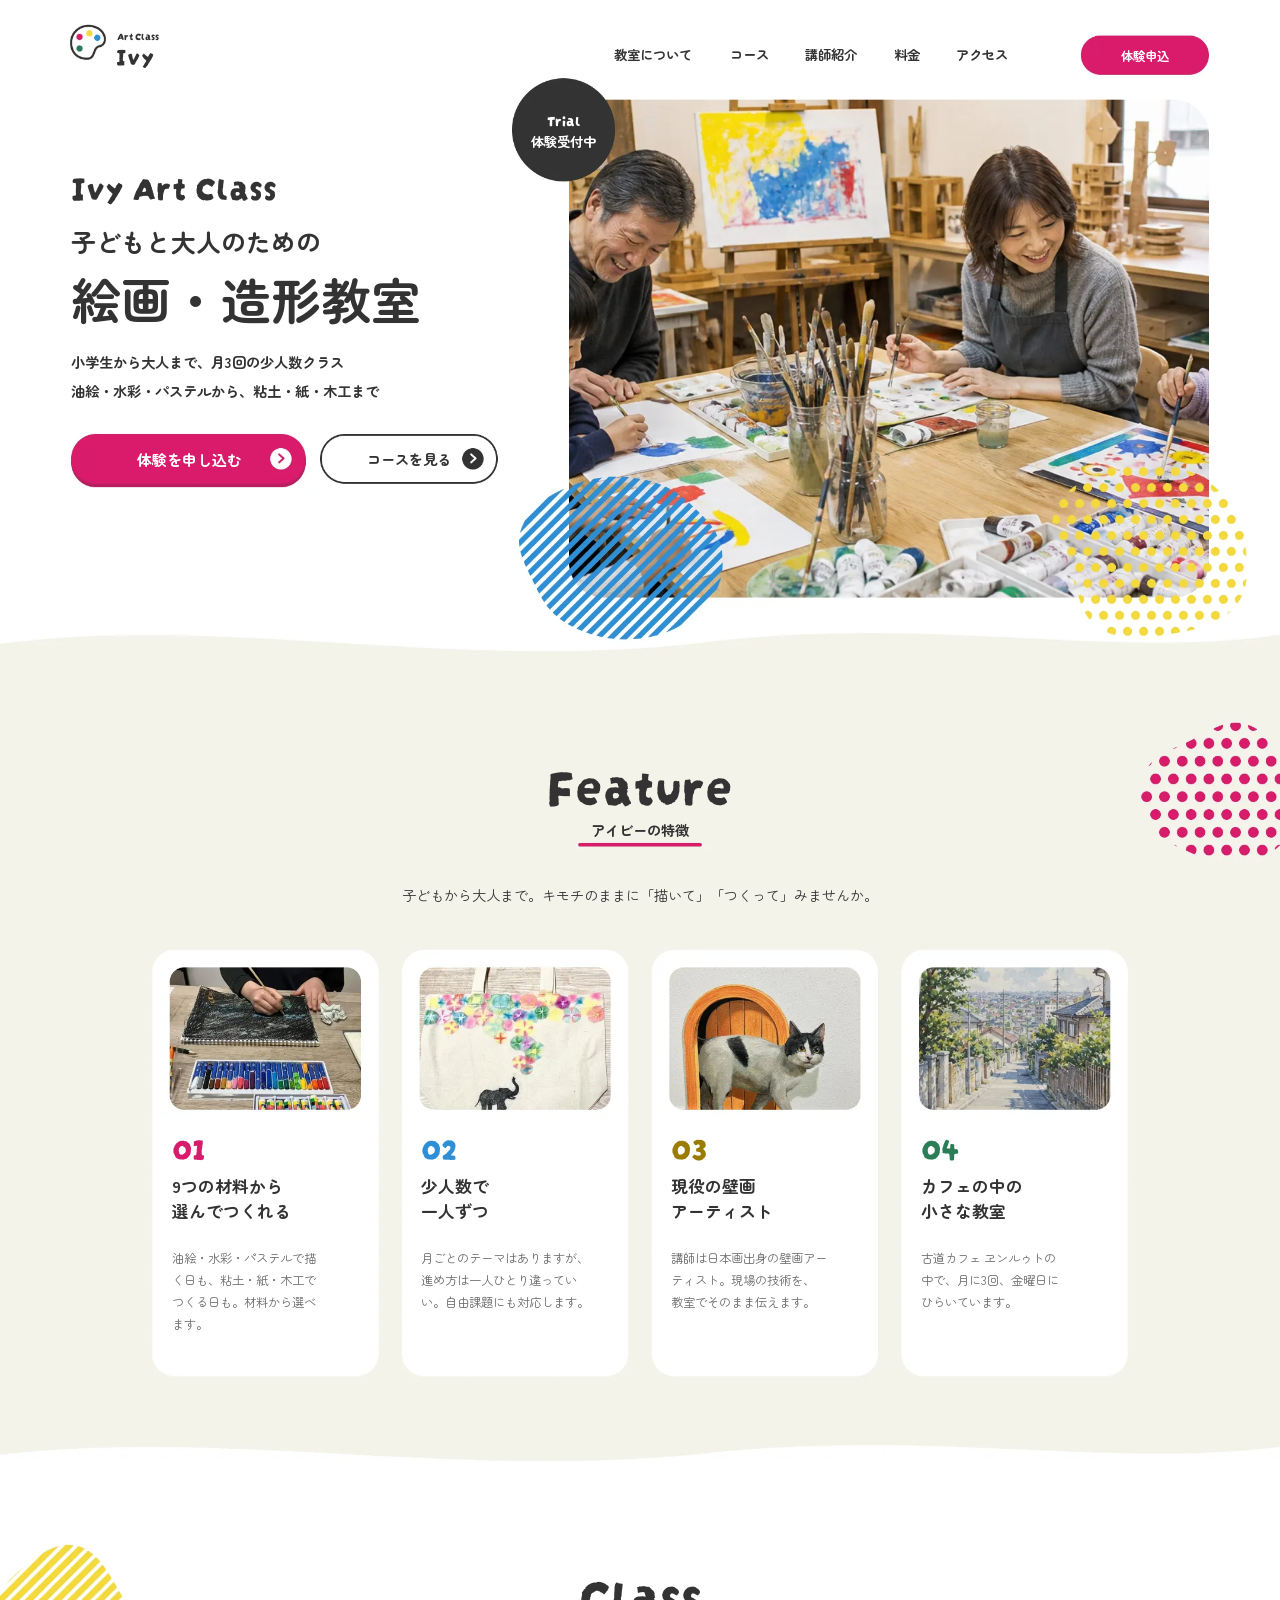
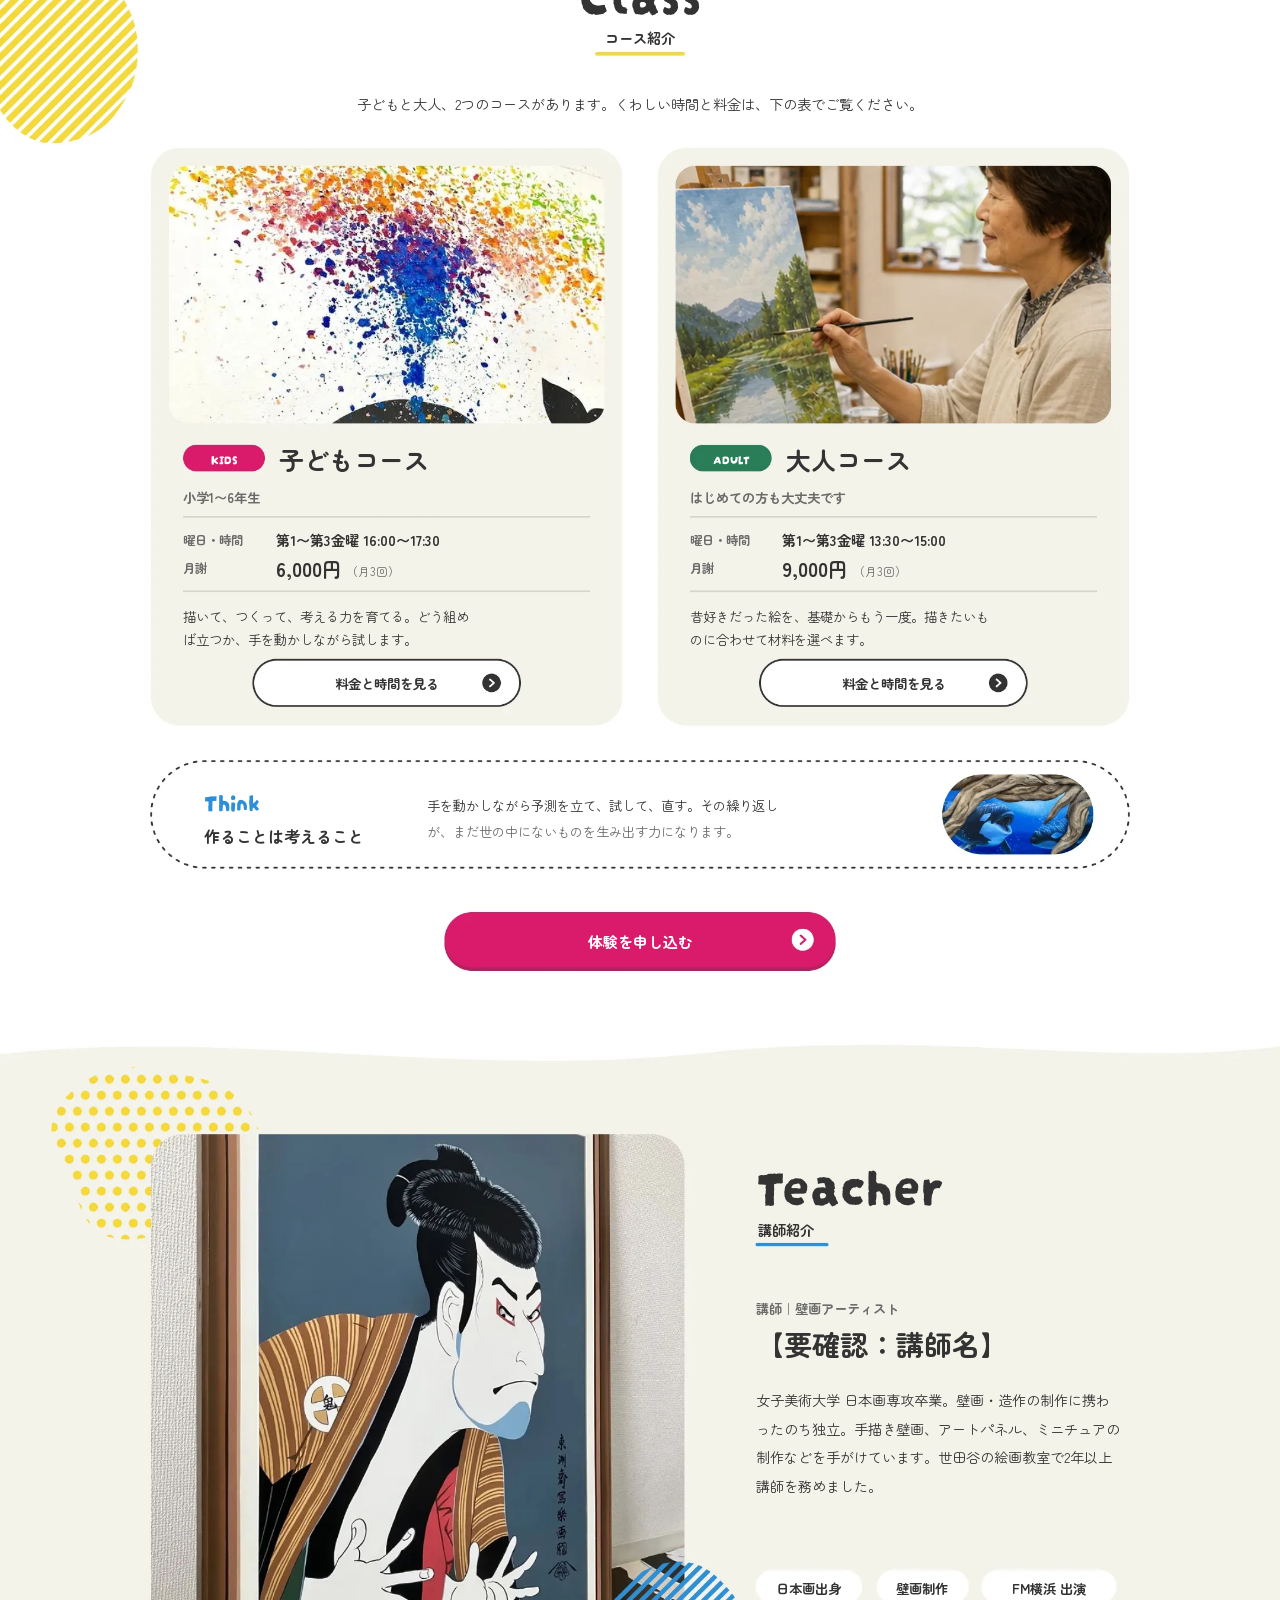
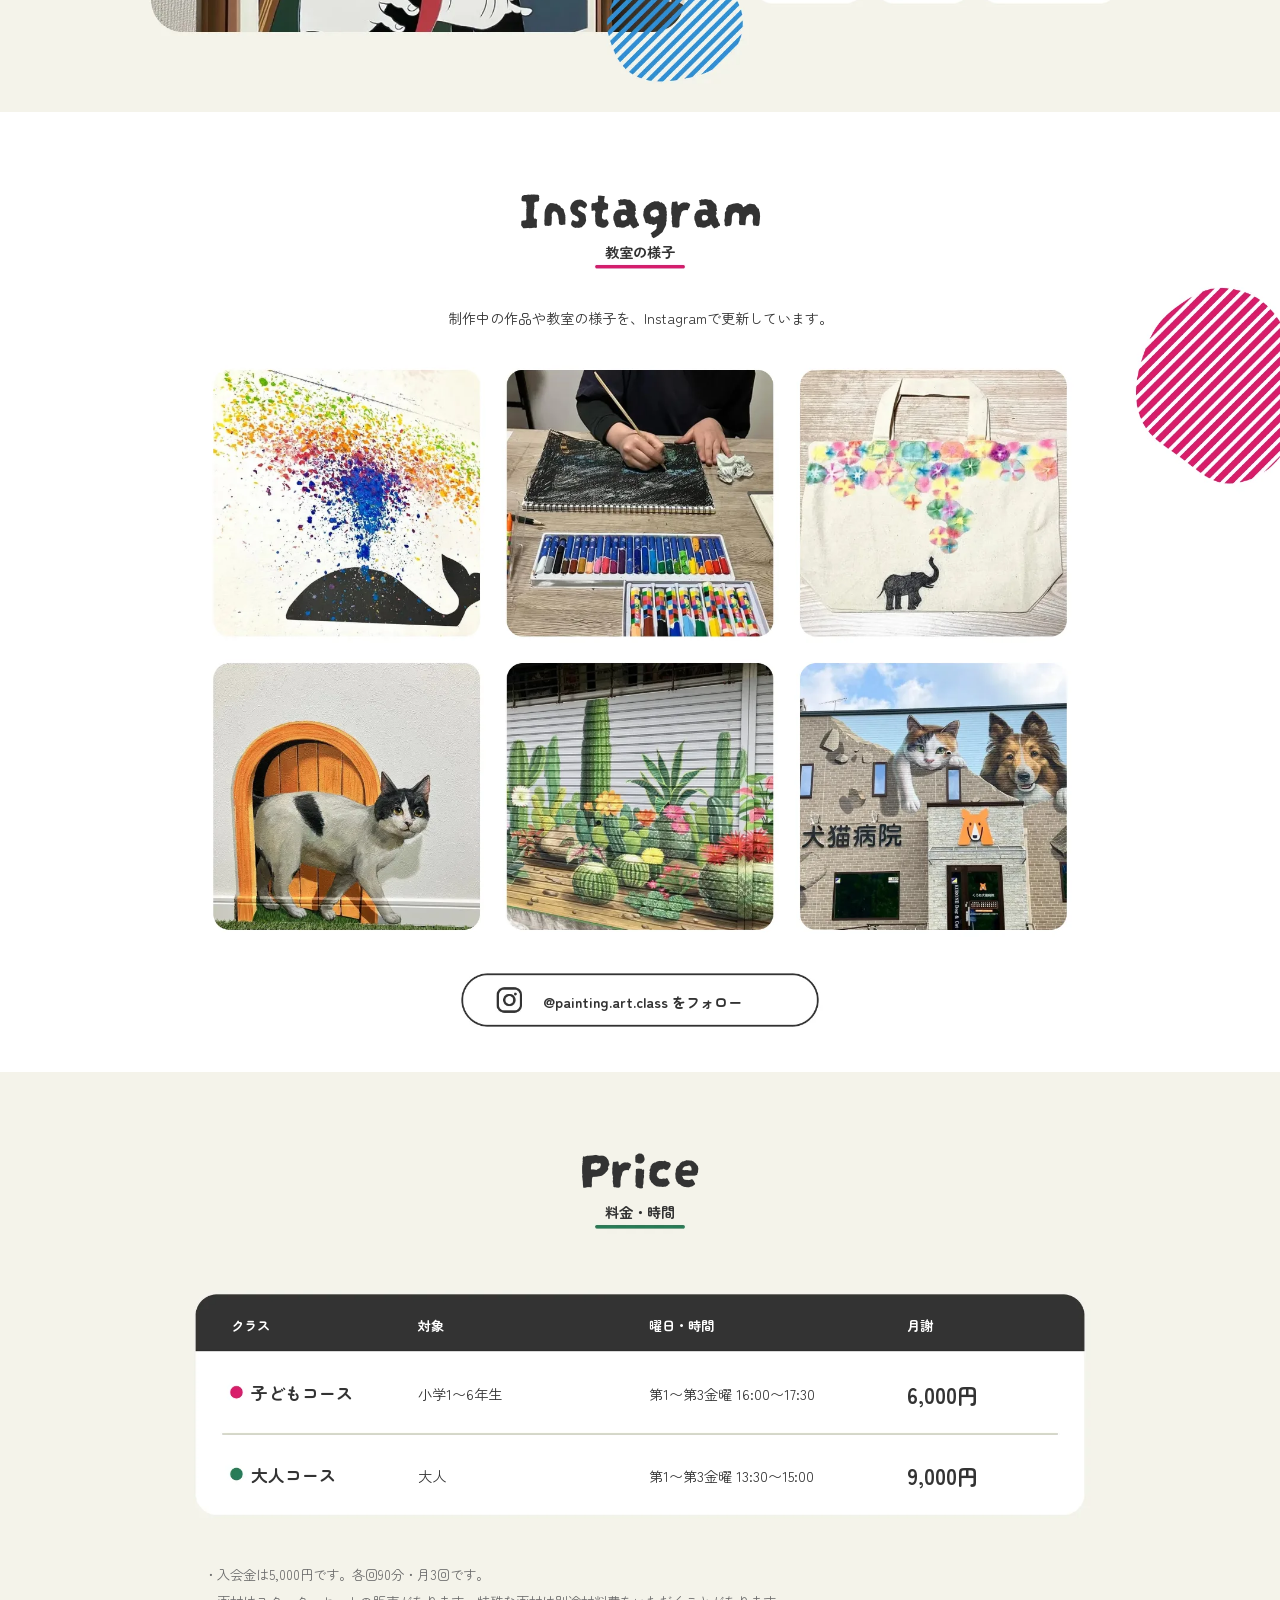
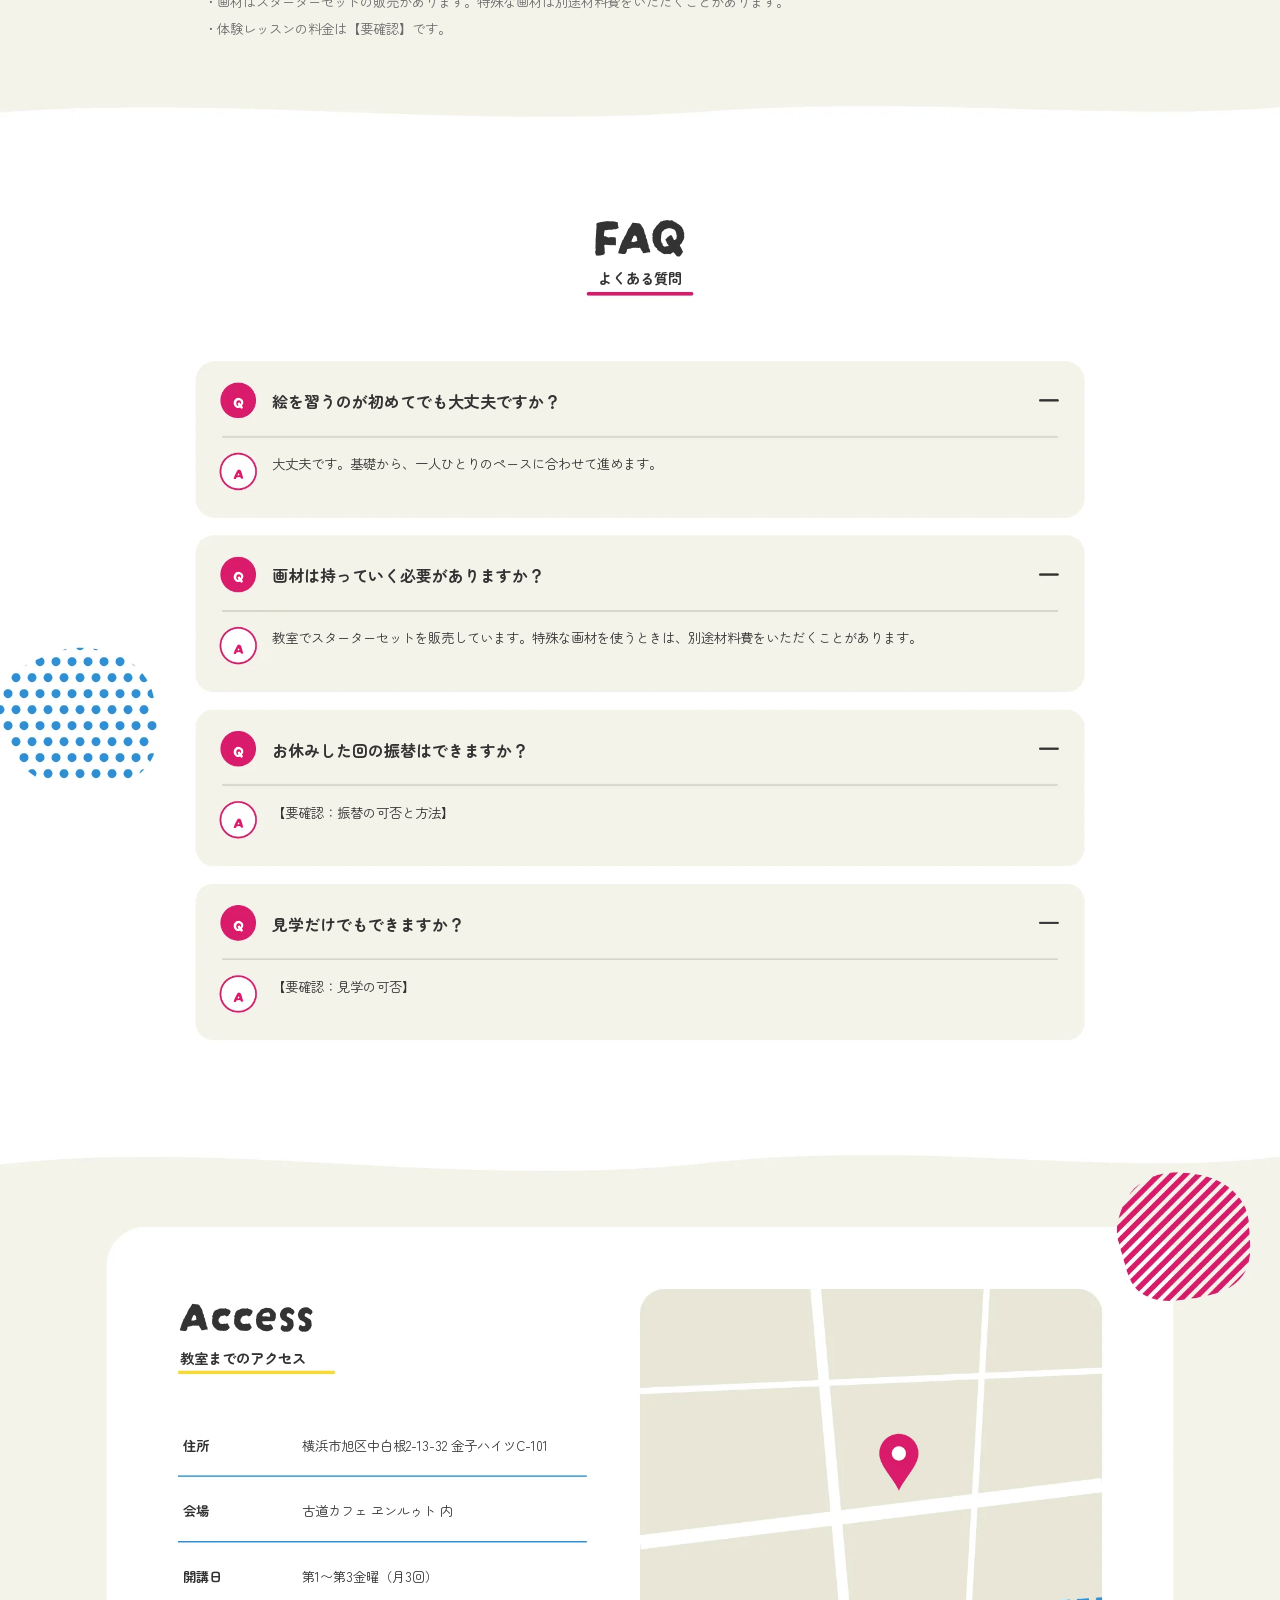
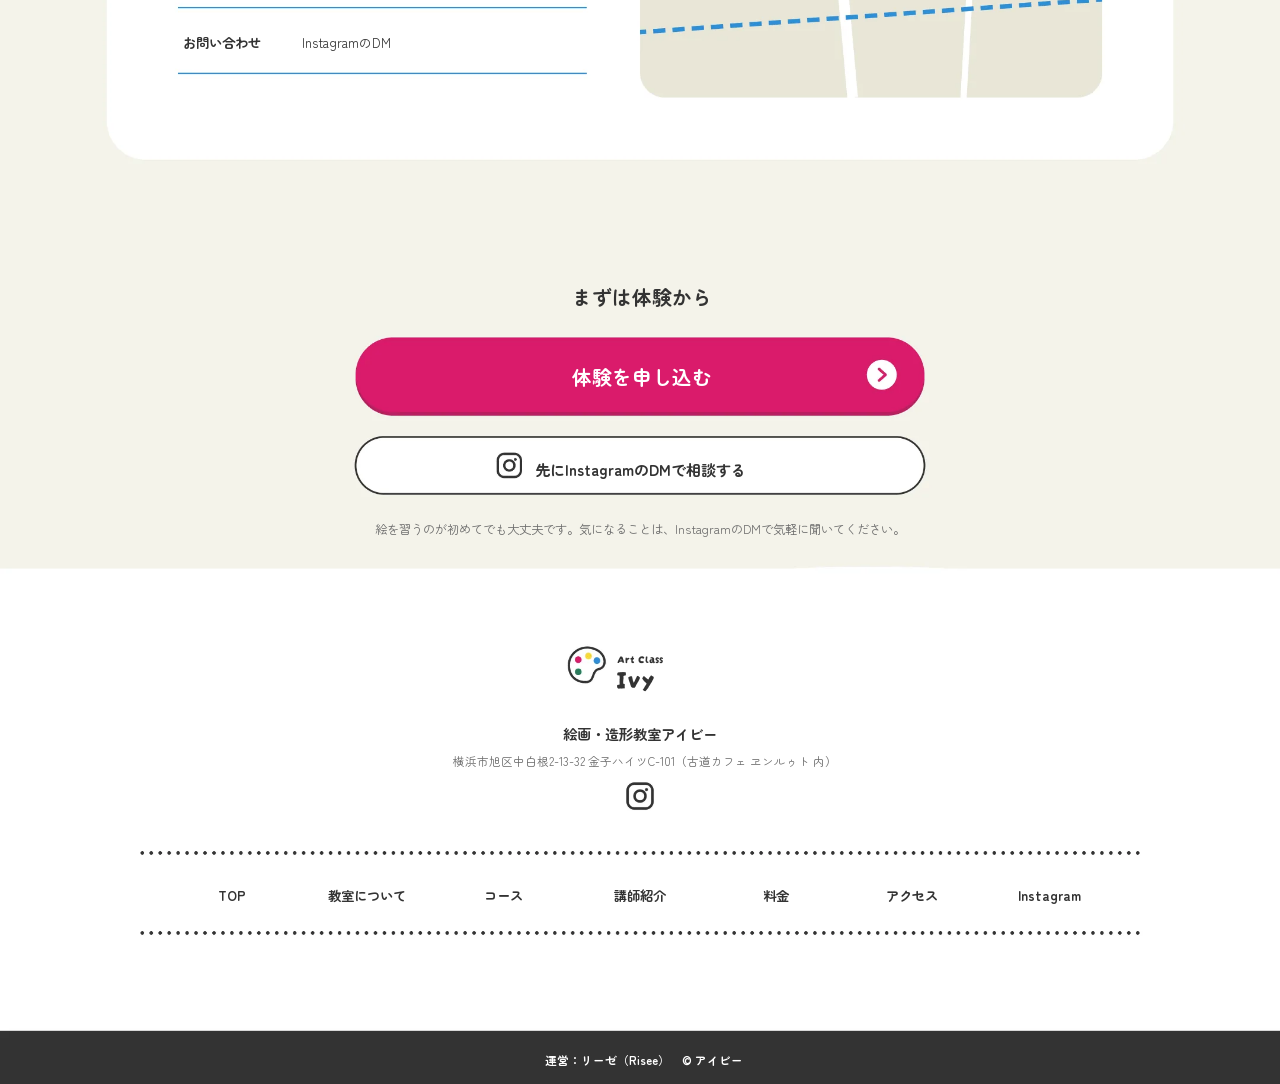
==== commit 3963223e: "ヒーローを1画面に収め、HP制作ルールに沿って微修正 - ヒーロー：メインコピーを「子どもと大人のための 絵画・造形教室」に。場所の行を外し、コピーとCTAを1画面に - 白文字が乗るピンク・緑を暗く" ====
--- a/index.html
+++ b/index.html
@@ -6,7 +6,14 @@
 <title>絵画・造形教室アイビー｜横浜市旭区中白根 子どもと大人のための絵画・造形教室</title>
 <meta name="description" content="横浜市旭区中白根、古道カフェ ヱンルゥトの中でひらく子どもと大人のための絵画・造形教室アイビー。第1〜第3金曜、月3回。油絵・水彩・パステルから粘土・紙・木工まで。">
 <meta name="robots" content="noindex,nofollow">
-<link rel="icon" href="data:,">
+<meta property="og:type" content="website">
+<meta property="og:title" content="絵画・造形教室アイビー｜子どもと大人のための絵画・造形教室">
+<meta property="og:description" content="古道カフェ ヱンルゥトの中でひらく、小学生から大人までの絵画・造形教室。第1〜第3金曜、月3回。">
+<meta property="og:image" content="https://mai25milk-web.github.io/ivy-open-site-8/assets/img/ogp.jpg">
+<meta property="og:url" content="https://mai25milk-web.github.io/ivy-open-site-8/">
+<meta name="twitter:card" content="summary_large_image">
+<link rel="icon" href="assets/img/favicon.svg" type="image/svg+xml">
+<script type="application/ld+json">{"@context":"https://schema.org","@type":"LocalBusiness","name":"絵画・造形教室アイビー","url":"https://mai25milk-web.github.io/ivy-open-site-8/","image":"https://mai25milk-web.github.io/ivy-open-site-8/assets/img/ogp.jpg","sameAs":["https://www.instagram.com/painting.art.class/"],"address":{"@type":"PostalAddress","addressCountry":"JP","addressRegion":"神奈川県","addressLocality":"横浜市旭区","streetAddress":"中白根2-13-32 金子ハイツC-101"},"description":"古道カフェ ヱンルゥトの中でひらく、小学生から大人までの絵画・造形教室。"}</script>
 <link rel="preconnect" href="https://fonts.googleapis.com">
 <link rel="preconnect" href="https://fonts.gstatic.com" crossorigin>
 <link href="https://fonts.googleapis.com/css2?family=Darumadrop+One&family=Zen+Maru+Gothic:wght@400;700&display=swap" rel="stylesheet">
@@ -17,7 +24,7 @@
 <main>
 <div class="col col--pc">
 <section class="sec f-1-2" id="top" aria-label="ヒーロー">
-<img class="bg" src="assets/img/s-1-2.webp" width="1440" height="1140" alt="絵の具で絵を描く子どもと大人の教室のイメージ写真" fetchpriority="high" decoding="async">
+<img class="bg" src="assets/img/s-1-2.webp" width="1440" height="776" alt="絵の具で絵を描く子どもと大人の教室のイメージ写真" fetchpriority="high" decoding="async">
 <p class="t" style="left:132px;top:31px;width:50px;line-height:17px;font:400 12px/17px 'Darumadrop One',var(--jp);color:#333333;letter-spacing:0em;text-align:left">Art Class</p>
 <p class="t" style="left:131px;top:40px;width:43px;line-height:41px;font:400 28px/41px 'Darumadrop One',var(--jp);color:#333333;letter-spacing:0em;text-align:left">Ivy</p>
 <p class="t" style="left:1076px;top:51px;width:61px;line-height:22px;font:700 15px/22px var(--jp);color:#333333;letter-spacing:0em;text-align:left">アクセス</p>
@@ -31,24 +38,23 @@
 <p class="t" style="left:691px;top:51px;width:91px;line-height:22px;font:700 15px/22px var(--jp);color:#333333;letter-spacing:0em;text-align:left">教室について</p>
 <a class="hit" href="#features" style="left:683px;top:43px;width:106px;height:38px" aria-label="教室について"></a>
 <p class="t" style="left:1260px;top:54px;width:57px;line-height:20px;font:700 14px/20px var(--jp);color:#ffffff;letter-spacing:0em;text-align:center">体験申込</p>
-<a class="hit" href="#apply" style="left:1252px;top:46px;width:72px;height:36px" aria-label="体験申込"></a>
-<p class="t" style="left:500px;top:730px;width:443px;line-height:110px;font:400 76px/110px 'Darumadrop One',var(--jp);color:#333333;letter-spacing:0em;text-align:center">Ivy Art Class</p>
-<h1 class="t" style="left:555px;top:830px;width:331px;line-height:43px;font:700 30px/43px var(--jp);color:#333333;letter-spacing:0em;text-align:center">絵画・造形教室アイビー</h1>
-<p class="t" style="left:548px;top:905px;width:346px;line-height:25px;font:700 17px/25px var(--jp);color:#333333;letter-spacing:0em;text-align:center">横浜市旭区中白根・古道カフェ ヱンルゥト内</p>
-<p class="t" style="left:576px;top:939px;width:290px;line-height:25px;font:700 17px/25px var(--jp);color:#333333;letter-spacing:0em;text-align:center">子どもと大人のための絵画・造形教室</p>
-<p class="t" style="left:498px;top:1059.8px;width:97px;line-height:23px;font:700 16px/23px var(--jp);color:#333333;letter-spacing:0em;text-align:center">コースを見る</p>
-<a class="hit" href="#course" style="left:490px;top:1051.8px;width:112px;height:39px" aria-label="コースを見る"></a>
-<p class="t" style="left:827px;top:1059.1px;width:120px;line-height:25px;font:700 17px/25px var(--jp);color:#ffffff;letter-spacing:0em;text-align:center">体験を申し込む</p>
-<a class="hit" href="#apply" style="left:819px;top:1051.1px;width:135px;height:41px" aria-label="体験を申し込む"></a>
-<p class="t" style="left:1331px;top:888px;width:39px;line-height:25px;font:400 17.399999618530273px/25px 'Darumadrop One',var(--jp);color:#ffffff;letter-spacing:0em;text-align:center">Trial</p>
-<p class="t" style="left:1312px;top:914.6px;width:77px;line-height:22px;font:700 15.079999923706055px/22px var(--jp);color:#ffffff;letter-spacing:0em;text-align:center">体験受付中</p>
+<a class="hit" href="#apply" style="left:1216px;top:40px;width:144px;height:44px" aria-label="体験申込"></a>
+<p class="t" style="left:80px;top:184px;width:234px;line-height:48px;font:400 40px/48px 'Darumadrop One',var(--jp);color:#333333;letter-spacing:0em;text-align:left">Ivy Art Class</p>
+<h1 class="t" style="left:80px;top:248px;width:393px;line-height:66px;font:700 28px/66px var(--jp);color:#333333;letter-spacing:0em;text-align:left"><span style="display:block;line-height:48px">子どもと大人のための</span><span style="display:block;line-height:80px"><span style="font-size:56px">絵画・造形教室</span></span></h1>
+<p class="t" style="left:80px;top:392px;width:353px;line-height:32px;font:700 16px/32px var(--jp);color:#333333;letter-spacing:0em;text-align:left">小学生から大人まで、月3回の少人数クラス<br>油絵・水彩・パステルから、粘土・紙・木工まで</p>
+<p class="t" style="left:412px;top:505px;width:97px;line-height:23px;font:700 16px/23px var(--jp);color:#333333;letter-spacing:0em;text-align:center">コースを見る</p>
+<a class="hit" href="#course" style="left:360px;top:488px;width:200px;height:56px" aria-label="コースを見る"></a>
+<p class="t" style="left:153px;top:504px;width:120px;line-height:25px;font:700 17px/25px var(--jp);color:#ffffff;letter-spacing:0em;text-align:center">体験を申し込む</p>
+<a class="hit" href="#apply" style="left:80px;top:492px;width:264px;height:56px" aria-label="体験を申し込む"></a>
+<p class="t" style="left:615px;top:122px;width:39px;line-height:25px;font:400 17.399999618530273px/25px 'Darumadrop One',var(--jp);color:#ffffff;letter-spacing:0em;text-align:center">Trial</p>
+<p class="t" style="left:596px;top:149px;width:77px;line-height:22px;font:700 15.079999923706055px/22px var(--jp);color:#ffffff;letter-spacing:0em;text-align:center">体験受付中</p>
 </section>
 <section class="sec f-1-231" id="features" aria-label="教室のこだわり">
 <img class="bg" src="assets/img/s-1-231.webp" width="1440" height="920" alt="教室の特徴の写真：クレヨンのスクラッチアートの制作、トートバッグの作品、講師が描いただまし絵の壁画、街並みのイメージ" loading="lazy" decoding="async">
 <p class="t" style="left:615.5px;top:60px;width:210px;line-height:87px;font:400 60px/87px 'Darumadrop One',var(--jp);color:#333333;letter-spacing:0em;text-align:center">Feature</p>
 <h2 class="t" style="left:664px;top:146px;width:113px;line-height:23px;font:700 16px/23px var(--jp);color:#333333;letter-spacing:0em;text-align:center">アイビーの特徴</h2>
 <p class="t" style="left:448px;top:220px;width:545px;line-height:23px;font:400 16px/23px var(--jp);color:#333333;letter-spacing:0em;text-align:center">子どもから大人まで。キモチのままに「描いて」「つくって」みませんか。</p>
-<p class="t" style="left:193px;top:490px;width:41px;line-height:49px;font:400 34px/49px 'Darumadrop One',var(--jp);color:#e6297a;letter-spacing:0em;text-align:left">01</p>
+<p class="t" style="left:193px;top:490px;width:41px;line-height:49px;font:400 34px/49px 'Darumadrop One',var(--jp);color:#d81b6a;letter-spacing:0em;text-align:left">01</p>
 <p class="t" style="left:193px;top:545px;width:125px;line-height:28px;font:700 19px/28px var(--jp);color:#333333;letter-spacing:0em;text-align:left">9つの材料から</p>
 <p class="t" style="left:193px;top:573px;width:134px;line-height:28px;font:700 19px/28px var(--jp);color:#333333;letter-spacing:0em;text-align:left">選んでつくれる</p>
 <p class="t" style="left:193px;top:630px;width:169px;line-height:20px;font:400 14px/20px var(--jp);color:#6b6b6b;letter-spacing:0em;text-align:left">油絵・水彩・パステルで描</p>
@@ -56,18 +62,18 @@
 <p class="t" style="left:193px;top:680px;width:169px;line-height:20px;font:400 14px/20px var(--jp);color:#6b6b6b;letter-spacing:0em;text-align:left">つくる日も。材料から選べ</p>
 <p class="t" style="left:193px;top:705px;width:43px;line-height:20px;font:400 14px/20px var(--jp);color:#6b6b6b;letter-spacing:0em;text-align:left">ます。</p>
 <p class="t" style="left:474px;top:490px;width:42px;line-height:49px;font:400 34px/49px 'Darumadrop One',var(--jp);color:#2e8fd6;letter-spacing:0em;text-align:left">02</p>
-<p class="t" style="left:474px;top:545px;width:96px;line-height:28px;font:700 19px/28px var(--jp);color:#333333;letter-spacing:0em;text-align:left">少人数で、</p>
+<p class="t" style="left:474px;top:545px;width:77px;line-height:28px;font:700 19px/28px var(--jp);color:#333333;letter-spacing:0em;text-align:left">少人数で</p>
 <p class="t" style="left:474px;top:573px;width:77px;line-height:28px;font:700 19px/28px var(--jp);color:#333333;letter-spacing:0em;text-align:left">一人ずつ</p>
 <p class="t" style="left:474px;top:630px;width:197px;line-height:20px;font:400 14px/20px var(--jp);color:#6b6b6b;letter-spacing:0em;text-align:left">月ごとのテーマはありますが、</p>
 <p class="t" style="left:474px;top:655px;width:183px;line-height:20px;font:400 14px/20px var(--jp);color:#6b6b6b;letter-spacing:0em;text-align:left">進め方は一人ひとり違ってい</p>
 <p class="t" style="left:474px;top:680px;width:197px;line-height:20px;font:400 14px/20px var(--jp);color:#6b6b6b;letter-spacing:0em;text-align:left">い。自由課題にも対応します。</p>
-<p class="t" style="left:755px;top:490px;width:42px;line-height:49px;font:400 34px/49px 'Darumadrop One',var(--jp);color:#d9b400;letter-spacing:0em;text-align:left">03</p>
+<p class="t" style="left:755px;top:490px;width:42px;line-height:49px;font:400 34px/49px 'Darumadrop One',var(--jp);color:#9a7d00;letter-spacing:0em;text-align:left">03</p>
 <p class="t" style="left:755px;top:545px;width:96px;line-height:28px;font:700 19px/28px var(--jp);color:#333333;letter-spacing:0em;text-align:left">現役の壁画</p>
 <p class="t" style="left:755px;top:573px;width:115px;line-height:28px;font:700 19px/28px var(--jp);color:#333333;letter-spacing:0em;text-align:left">アーティスト</p>
 <p class="t" style="left:755px;top:630px;width:183px;line-height:20px;font:400 14px/20px var(--jp);color:#6b6b6b;letter-spacing:0em;text-align:left">講師は日本画出身の壁画アー</p>
 <p class="t" style="left:755px;top:655px;width:169px;line-height:20px;font:400 14px/20px var(--jp);color:#6b6b6b;letter-spacing:0em;text-align:left">ティスト。現場の技術を、</p>
 <p class="t" style="left:755px;top:680px;width:169px;line-height:20px;font:400 14px/20px var(--jp);color:#6b6b6b;letter-spacing:0em;text-align:left">教室でそのまま伝えます。</p>
-<p class="t" style="left:1036px;top:490px;width:45px;line-height:49px;font:400 34px/49px 'Darumadrop One',var(--jp);color:#3ba676;letter-spacing:0em;text-align:left">04</p>
+<p class="t" style="left:1036px;top:490px;width:45px;line-height:49px;font:400 34px/49px 'Darumadrop One',var(--jp);color:#2a7d57;letter-spacing:0em;text-align:left">04</p>
 <p class="t" style="left:1036px;top:545px;width:115px;line-height:28px;font:700 19px/28px var(--jp);color:#333333;letter-spacing:0em;text-align:left">カフェの中の</p>
 <p class="t" style="left:1036px;top:573px;width:96px;line-height:28px;font:700 19px/28px var(--jp);color:#333333;letter-spacing:0em;text-align:left">小さな教室</p>
 <p class="t" style="left:1036px;top:630px;width:159px;line-height:20px;font:400 14px/20px var(--jp);color:#6b6b6b;letter-spacing:0em;text-align:left">古道カフェ ヱンルゥトの</p>
@@ -89,8 +95,8 @@
 <p class="t" style="left:389.2px;top:737px;width:60px;line-height:19px;font:400 13px/19px var(--jp);color:#6b6b6b;letter-spacing:0em;text-align:left">（月3回）</p>
 <p class="t" style="left:206px;top:787px;width:331px;line-height:22px;font:400 15px/22px var(--jp);color:#333333;letter-spacing:0em;text-align:left">描いて、つくって、考える力を育てる。どう組め</p>
 <p class="t" style="left:206px;top:813px;width:271px;line-height:22px;font:400 15px/22px var(--jp);color:#333333;letter-spacing:0em;text-align:left">ば立つか、手を動かしながら試します。</p>
-<p class="t" style="left:361px;top:862.4px;width:121px;line-height:22px;font:700 15px/22px var(--jp);color:#333333;letter-spacing:0em;text-align:center">料金と時間を見る</p>
-<a class="hit" href="#price" style="left:353px;top:854.4px;width:136px;height:38px" aria-label="料金と時間を見る"></a>
+<p class="t" style="left:375px;top:862.4px;width:121px;line-height:22px;font:700 15px/22px var(--jp);color:#333333;letter-spacing:0em;text-align:center">料金と時間を見る</p>
+<a class="hit" href="#price" style="left:285px;top:846px;width:300px;height:52px" aria-label="料金と時間を見る"></a>
 <p class="t" style="left:802px;top:611px;width:41px;line-height:20px;font:400 14px/20px 'Darumadrop One',var(--jp);color:#ffffff;letter-spacing:0em;text-align:center">ADULT</p>
 <p class="t" style="left:884px;top:600px;width:141px;line-height:41px;font:700 28px/41px var(--jp);color:#333333;letter-spacing:0em;text-align:left">大人コース</p>
 <p class="t" style="left:776px;top:653px;width:181px;line-height:22px;font:700 15px/22px var(--jp);color:#6b6b6b;letter-spacing:0em;text-align:left">はじめての方も大丈夫です</p>
@@ -101,14 +107,14 @@
 <p class="t" style="left:959.2px;top:737px;width:60px;line-height:19px;font:400 13px/19px var(--jp);color:#6b6b6b;letter-spacing:0em;text-align:left">（月3回）</p>
 <p class="t" style="left:776px;top:787px;width:346px;line-height:22px;font:400 15px/22px var(--jp);color:#333333;letter-spacing:0em;text-align:left">昔好きだった絵を、基礎からもう一度。描きたいも</p>
 <p class="t" style="left:776px;top:813px;width:211px;line-height:22px;font:400 15px/22px var(--jp);color:#333333;letter-spacing:0em;text-align:left">のに合わせて材料を選べます。</p>
-<p class="t" style="left:931px;top:862.4px;width:121px;line-height:22px;font:700 15px/22px var(--jp);color:#333333;letter-spacing:0em;text-align:center">料金と時間を見る</p>
-<a class="hit" href="#price" style="left:923px;top:854.4px;width:136px;height:38px" aria-label="料金と時間を見る"></a>
+<p class="t" style="left:945px;top:862.4px;width:121px;line-height:22px;font:700 15px/22px var(--jp);color:#333333;letter-spacing:0em;text-align:center">料金と時間を見る</p>
+<a class="hit" href="#price" style="left:855px;top:846px;width:300px;height:52px" aria-label="料金と時間を見る"></a>
 <p class="t" style="left:230px;top:984px;width:65px;line-height:41px;font:400 28px/41px 'Darumadrop One',var(--jp);color:#2e8fd6;letter-spacing:0em;text-align:left">Think</p>
 <p class="t" style="left:230px;top:1032px;width:181px;line-height:26px;font:700 18px/26px var(--jp);color:#333333;letter-spacing:0em;text-align:left">作ることは考えること</p>
 <p class="t" style="left:480px;top:999px;width:406px;line-height:22px;font:400 15px/22px var(--jp);color:#333333;letter-spacing:0em;text-align:left">手を動かしながら予測を立て、試して、直す。その繰り返し</p>
 <p class="t" style="left:480px;top:1029px;width:361px;line-height:22px;font:400 15px/22px var(--jp);color:#6b6b6b;letter-spacing:0em;text-align:left">が、まだ世の中にないものを生み出す力になります。</p>
-<p class="t" style="left:647px;top:1150.1px;width:120px;line-height:25px;font:700 17px/25px var(--jp);color:#ffffff;letter-spacing:0em;text-align:center">体験を申し込む</p>
-<a class="hit" href="#apply" style="left:639px;top:1142.1px;width:135px;height:41px" aria-label="体験を申し込む"></a>
+<p class="t" style="left:661px;top:1150.1px;width:120px;line-height:25px;font:700 17px/25px var(--jp);color:#ffffff;letter-spacing:0em;text-align:center">体験を申し込む</p>
+<a class="hit" href="#apply" style="left:500px;top:1134px;width:440px;height:62px" aria-label="体験を申し込む"></a>
 </section>
 <section class="sec f-1-468" id="teacher" aria-label="講師紹介">
 <img class="bg" src="assets/img/s-1-468.webp" width="1440" height="800" alt="講師が描いた役者絵" loading="lazy" decoding="async">
@@ -121,9 +127,9 @@
 <p class="t" style="left:850px;top:470px;width:417px;line-height:23px;font:400 16px/23px var(--jp);color:#333333;letter-spacing:0em;text-align:left">ったのち独立。手描き壁画、アートパネル、ミニチュアの</p>
 <p class="t" style="left:850px;top:502px;width:409px;line-height:23px;font:400 16px/23px var(--jp);color:#333333;letter-spacing:0em;text-align:left">制作などを手がけています。世田谷の絵画教室で2年以上</p>
 <p class="t" style="left:850px;top:534px;width:145px;line-height:23px;font:400 16px/23px var(--jp);color:#333333;letter-spacing:0em;text-align:left">講師を務めました。</p>
-<p class="t" style="left:870px;top:650px;width:76px;line-height:22px;font:700 15px/22px var(--jp);color:#333333;letter-spacing:0em;text-align:left">日本画出身</p>
-<p class="t" style="left:1006px;top:650px;width:61px;line-height:22px;font:700 15px/22px var(--jp);color:#333333;letter-spacing:0em;text-align:left">壁画制作</p>
-<p class="t" style="left:1124px;top:650px;width:86px;line-height:22px;font:700 15px/22px var(--jp);color:#333333;letter-spacing:0em;text-align:left">FM横浜 出演</p>
+<p class="t" style="left:873px;top:650px;width:76px;line-height:22px;font:700 15px/22px var(--jp);color:#333333;letter-spacing:0em;text-align:left">日本画出身</p>
+<p class="t" style="left:1008px;top:650px;width:61px;line-height:22px;font:700 15px/22px var(--jp);color:#333333;letter-spacing:0em;text-align:left">壁画制作</p>
+<p class="t" style="left:1138px;top:650px;width:86px;line-height:22px;font:700 15px/22px var(--jp);color:#333333;letter-spacing:0em;text-align:left">FM横浜 出演</p>
 </section>
 <section class="sec f-1-688" id="instagram" aria-label="Instagram">
 <img class="bg" src="assets/img/s-1-688.webp" width="1440" height="1080" alt="Instagramの投稿：作品、制作中のようす、講師が描いた壁画" loading="lazy" decoding="async">
@@ -131,8 +137,8 @@
 <a class="hit" href="https://www.instagram.com/painting.art.class/" target="_blank" rel="noopener" style="left:574.5px;top:52px;width:291px;height:103px" aria-label="Instagram"></a>
 <h2 class="t" style="left:680px;top:146px;width:81px;line-height:23px;font:700 16px/23px var(--jp);color:#333333;letter-spacing:0em;text-align:center">教室の様子</h2>
 <p class="t" style="left:501px;top:220px;width:439px;line-height:23px;font:400 16px/23px var(--jp);color:#333333;letter-spacing:0em;text-align:center">制作中の作品や教室の様子を、Instagramで更新しています。</p>
-<p class="t" style="left:606px;top:990px;width:220px;line-height:23px;font:700 16px/23px var(--jp);color:#333333;letter-spacing:0em;text-align:left">@painting.art.class をフォロー</p>
-<a class="hit" href="https://www.instagram.com/painting.art.class/" target="_blank" rel="noopener" style="left:598px;top:982px;width:235px;height:39px" aria-label="@painting.art.class をフォロー"></a>
+<p class="t" style="left:611px;top:990px;width:220px;line-height:23px;font:700 16px/23px var(--jp);color:#333333;letter-spacing:0em;text-align:left">@painting.art.class をフォロー</p>
+<a class="hit" href="https://www.instagram.com/painting.art.class/" target="_blank" rel="noopener" style="left:520px;top:970px;width:400px;height:58px" aria-label="@painting.art.class をフォロー"></a>
 </section>
 <section class="sec f-1-765" id="price" aria-label="料金・時間">
 <img class="bg" src="assets/img/s-1-765.webp" width="1440" height="760" alt="" loading="lazy" decoding="async">
@@ -155,19 +161,25 @@
 <p class="t" style="left:230px;top:615px;width:286px;line-height:22px;font:400 15px/22px var(--jp);color:#6b6b6b;letter-spacing:0em;text-align:left">・体験レッスンの料金は【要確認】です。</p>
 </section>
 <section class="sec f-1-792" id="faq" aria-label="よくある質問">
-<img class="bg" src="assets/img/s-1-792.webp" width="1440" height="840" alt="" loading="lazy" decoding="async">
+<img class="bg" src="assets/img/s-1-792.webp" width="1440" height="1104" alt="" loading="lazy" decoding="async">
 <p class="t" style="left:667px;top:50px;width:107px;line-height:87px;font:400 60px/87px 'Darumadrop One',var(--jp);color:#333333;letter-spacing:0em;text-align:center">FAQ</p>
 <h2 class="t" style="left:672px;top:136px;width:97px;line-height:23px;font:700 16px/23px var(--jp);color:#333333;letter-spacing:0em;text-align:center">よくある質問</h2>
 <p class="t" style="left:261.5px;top:273px;width:14px;line-height:26px;font:400 18px/26px 'Darumadrop One',var(--jp);color:#ffffff;letter-spacing:0em;text-align:center">Q</p>
-<p class="t" style="left:306px;top:273px;width:343px;line-height:26px;font:700 18px/26px var(--jp);color:#333333;letter-spacing:0em;text-align:left">絵を習うのは初めてです。大丈夫ですか？</p>
-<p class="t" style="left:261.5px;top:353px;width:14px;line-height:26px;font:400 18px/26px 'Darumadrop One',var(--jp);color:#e6297a;letter-spacing:0em;text-align:center">A</p>
+<p class="t" style="left:306px;top:273px;width:325px;line-height:26px;font:700 18px/26px var(--jp);color:#333333;letter-spacing:0em;text-align:left">絵を習うのが初めてでも大丈夫ですか？</p>
 <p class="t" style="left:306px;top:345px;width:451px;line-height:22px;font:400 15px/22px var(--jp);color:#333333;letter-spacing:0em;text-align:left">大丈夫です。基礎から、一人ひとりのペースに合わせて進めます。</p>
 <p class="t" style="left:261.5px;top:469px;width:14px;line-height:26px;font:400 18px/26px 'Darumadrop One',var(--jp);color:#ffffff;letter-spacing:0em;text-align:center">Q</p>
 <p class="t" style="left:306px;top:469px;width:307px;line-height:26px;font:700 18px/26px var(--jp);color:#333333;letter-spacing:0em;text-align:left">画材は持っていく必要がありますか？</p>
-<p class="t" style="left:261.5px;top:577px;width:14px;line-height:26px;font:400 18px/26px 'Darumadrop One',var(--jp);color:#ffffff;letter-spacing:0em;text-align:center">Q</p>
-<p class="t" style="left:306px;top:577px;width:289px;line-height:26px;font:700 18px/26px var(--jp);color:#333333;letter-spacing:0em;text-align:left">お休みした回の振替はできますか？</p>
-<p class="t" style="left:261.5px;top:685px;width:14px;line-height:26px;font:400 18px/26px 'Darumadrop One',var(--jp);color:#ffffff;letter-spacing:0em;text-align:center">Q</p>
-<p class="t" style="left:306px;top:685px;width:217px;line-height:26px;font:700 18px/26px var(--jp);color:#333333;letter-spacing:0em;text-align:left">見学だけでもできますか？</p>
+<p class="t" style="left:261.5px;top:665px;width:14px;line-height:26px;font:400 18px/26px 'Darumadrop One',var(--jp);color:#ffffff;letter-spacing:0em;text-align:center">Q</p>
+<p class="t" style="left:306px;top:665px;width:289px;line-height:26px;font:700 18px/26px var(--jp);color:#333333;letter-spacing:0em;text-align:left">お休みした回の振替はできますか？</p>
+<p class="t" style="left:261.5px;top:861px;width:14px;line-height:26px;font:400 18px/26px 'Darumadrop One',var(--jp);color:#ffffff;letter-spacing:0em;text-align:center">Q</p>
+<p class="t" style="left:306px;top:861px;width:217px;line-height:26px;font:700 18px/26px var(--jp);color:#333333;letter-spacing:0em;text-align:left">見学だけでもできますか？</p>
+<p class="t" style="left:306px;top:541px;width:751px;line-height:22px;font:400 15px/22px var(--jp);color:#333333;letter-spacing:0em;text-align:left">教室でスターターセットを販売しています。特殊な画材を使うときは、別途材料費をいただくことがあります。</p>
+<p class="t" style="left:306px;top:737px;width:211px;line-height:22px;font:400 15px/22px var(--jp);color:#333333;letter-spacing:0em;text-align:left">【要確認：振替の可否と方法】</p>
+<p class="t" style="left:306px;top:933px;width:166px;line-height:22px;font:400 15px/22px var(--jp);color:#333333;letter-spacing:0em;text-align:left">【要確認：見学の可否】</p>
+<p class="t" style="left:261.5px;top:353px;width:14px;line-height:26px;font:400 18px/26px 'Darumadrop One',var(--jp);color:#d81b6a;letter-spacing:0em;text-align:center">A</p>
+<p class="t" style="left:261.5px;top:549px;width:14px;line-height:26px;font:400 18px/26px 'Darumadrop One',var(--jp);color:#d81b6a;letter-spacing:0em;text-align:center">A</p>
+<p class="t" style="left:261.5px;top:745px;width:14px;line-height:26px;font:400 18px/26px 'Darumadrop One',var(--jp);color:#d81b6a;letter-spacing:0em;text-align:center">A</p>
+<p class="t" style="left:261.5px;top:941px;width:14px;line-height:26px;font:400 18px/26px 'Darumadrop One',var(--jp);color:#d81b6a;letter-spacing:0em;text-align:center">A</p>
 </section>
 <section class="sec f-1-919" id="access" aria-label="アクセス">
 <img class="bg" src="assets/img/s-1-919.webp" width="1440" height="770" alt="地図のイメージ" loading="lazy" decoding="async">
@@ -179,16 +191,16 @@
 <p class="t" style="left:340px;top:419px;width:175px;line-height:22px;font:400 15px/22px var(--jp);color:#333333;letter-spacing:0em;text-align:left">古道カフェ ヱンルゥト 内</p>
 <p class="t" style="left:206px;top:493px;width:46px;line-height:22px;font:700 15px/22px var(--jp);color:#333333;letter-spacing:0em;text-align:left">開講日</p>
 <p class="t" style="left:340px;top:493px;width:157px;line-height:22px;font:400 15px/22px var(--jp);color:#333333;letter-spacing:0em;text-align:left">第1〜第3金曜（月3回）</p>
-<p class="t" style="left:206px;top:589px;width:91px;line-height:22px;font:700 15px/22px var(--jp);color:#333333;letter-spacing:0em;text-align:left">お問い合わせ</p>
-<p class="t" style="left:340px;top:589px;width:104px;line-height:22px;font:400 15px/22px var(--jp);color:#333333;letter-spacing:0em;text-align:left">InstagramのDM</p>
+<p class="t" style="left:206px;top:567px;width:91px;line-height:22px;font:700 15px/22px var(--jp);color:#333333;letter-spacing:0em;text-align:left">お問い合わせ</p>
+<p class="t" style="left:340px;top:567px;width:104px;line-height:22px;font:400 15px/22px var(--jp);color:#333333;letter-spacing:0em;text-align:left">InstagramのDM</p>
 </section>
 <section class="sec f-1-981" id="apply" aria-label="お申込み・フッター">
 <img class="bg" src="assets/img/s-1-981.webp" width="1440" height="980" alt="" loading="lazy" decoding="async">
 <p class="t" style="left:643px;top:78px;width:155px;line-height:32px;font:700 22px/32px var(--jp);color:#333333;letter-spacing:0em;text-align:center">まずは体験から</p>
-<p class="t" style="left:629px;top:167.9px;width:155px;line-height:32px;font:700 22px/32px var(--jp);color:#ffffff;letter-spacing:0em;text-align:center">体験を申し込む</p>
-<a class="hit" href="#apply" style="left:621px;top:159.9px;width:170px;height:48px" aria-label="体験を申し込む"></a>
-<p class="t" style="left:594px;top:275px;width:237px;line-height:25px;font:700 17px/25px var(--jp);color:#333333;letter-spacing:0em;text-align:left">先にInstagramのDMで相談する</p>
-<a class="hit" href="https://www.instagram.com/painting.art.class/" target="_blank" rel="noopener" style="left:586px;top:267px;width:252px;height:41px" aria-label="先にInstagramのDMで相談する"></a>
+<p class="t" style="left:643px;top:167.9px;width:155px;line-height:32px;font:700 22px/32px var(--jp);color:#ffffff;letter-spacing:0em;text-align:center">体験を申し込む</p>
+<a class="hit" href="#apply" style="left:400px;top:144px;width:640px;height:84px" aria-label="体験を申し込む"></a>
+<p class="t" style="left:602px;top:275px;width:237px;line-height:25px;font:700 17px/25px var(--jp);color:#333333;letter-spacing:0em;text-align:left">先にInstagramのDMで相談する</p>
+<a class="hit" href="https://www.instagram.com/painting.art.class/" target="_blank" rel="noopener" style="left:400px;top:252px;width:640px;height:64px" aria-label="先にInstagramのDMで相談する"></a>
 <p class="t" style="left:413px;top:346px;width:615px;line-height:20px;font:400 14px/20px var(--jp);color:#6b6b6b;letter-spacing:0em;text-align:center">絵を習うのが初めてでも大丈夫です。気になることは、InstagramのDMで気軽に聞いてください。</p>
 <p class="t" style="left:694.6px;top:491px;width:53px;line-height:18px;font:400 12.600000381469727px/18px 'Darumadrop One',var(--jp);color:#333333;letter-spacing:0em;text-align:left">Art Class</p>
 <p class="t" style="left:693.5px;top:500.5px;width:45px;line-height:43px;font:400 29.399999618530273px/43px 'Darumadrop One',var(--jp);color:#333333;letter-spacing:0em;text-align:left">Ivy</p>
@@ -214,23 +226,19 @@
 </div>
 <div class="col col--sp">
 <section class="sec f-1-1020" aria-label="ヒーロー">
-<img class="bg" src="assets/img/s-1-1020.webp" width="390" height="1010" alt="絵の具で絵を描く子どもと大人の教室のイメージ写真" fetchpriority="high" decoding="async">
-<p class="t" style="left:61.6px;top:22.8px;width:41px;line-height:14px;font:400 9.600000381469727px/14px 'Darumadrop One',var(--jp);color:#333333;letter-spacing:0em;text-align:left">Art Class</p>
-<p class="t" style="left:60.8px;top:30px;width:35px;line-height:32px;font:400 22.399999618530273px/32px 'Darumadrop One',var(--jp);color:#333333;letter-spacing:0em;text-align:left">Ivy</p>
+<img class="bg" src="assets/img/s-1-1020.webp" width="390" height="688" alt="絵の具で絵を描く子どもと大人の教室のイメージ写真" fetchpriority="high" decoding="async">
+<p class="t" style="left:62px;top:23px;width:41px;line-height:14px;font:400 9.600000381469727px/14px 'Darumadrop One',var(--jp);color:#333333;letter-spacing:0em;text-align:left">Art Class</p>
+<p class="t" style="left:61px;top:30px;width:35px;line-height:32px;font:400 22.399999618530273px/32px 'Darumadrop One',var(--jp);color:#333333;letter-spacing:0em;text-align:left">Ivy</p>
 <p class="t" style="left:337px;top:62px;width:24px;line-height:14px;font:400 10px/14px 'Darumadrop One',var(--jp);color:#333333;letter-spacing:0em;text-align:left">menu</p>
 <a class="hit" href="#sitemap" style="left:329px;top:54px;width:39px;height:30px" aria-label="menu"></a>
-<p class="t" style="left:162px;top:546px;width:67px;line-height:64px;font:400 44px/64px 'Darumadrop One',var(--jp);color:#333333;letter-spacing:0em;text-align:center">Ivy</p>
-<p class="t" style="left:105px;top:596px;width:181px;line-height:64px;font:400 44px/64px 'Darumadrop One',var(--jp);color:#333333;letter-spacing:0em;text-align:center">Art Class</p>
-<h1 class="t" style="left:74px;top:660px;width:243px;line-height:32px;font:700 22px/32px var(--jp);color:#333333;letter-spacing:0em;text-align:center">絵画・造形教室アイビー</h1>
-<p class="t" style="left:132px;top:712px;width:127px;line-height:20px;font:700 14px/20px var(--jp);color:#333333;letter-spacing:0em;text-align:center">横浜市旭区中白根・</p>
-<p class="t" style="left:74px;top:738px;width:243px;line-height:20px;font:700 14px/20px var(--jp);color:#333333;letter-spacing:0em;text-align:center">古道カフェ ヱンルゥト内の、子どもと</p>
-<p class="t" style="left:104px;top:764px;width:183px;line-height:20px;font:700 14px/20px var(--jp);color:#333333;letter-spacing:0em;text-align:center">大人のための絵画・造形教室</p>
-<p class="t" style="left:125px;top:863.8px;width:113px;line-height:23px;font:700 16px/23px var(--jp);color:#ffffff;letter-spacing:0em;text-align:center">体験を申し込む</p>
-<a class="hit" href="#apply" style="left:117px;top:855.8px;width:128px;height:39px" aria-label="体験を申し込む"></a>
-<p class="t" style="left:139px;top:936px;width:85px;line-height:20px;font:700 14px/20px var(--jp);color:#333333;letter-spacing:0em;text-align:center">コースを見る</p>
-<a class="hit" href="#course" style="left:131px;top:928px;width:100px;height:36px" aria-label="コースを見る"></a>
-<p class="t" style="left:329.5px;top:585.6px;width:26px;line-height:17px;font:400 11.399999618530273px/17px 'Darumadrop One',var(--jp);color:#ffffff;letter-spacing:0em;text-align:center">Trial</p>
-<p class="t" style="left:317px;top:603px;width:51px;line-height:14px;font:700 9.880000114440918px/14px var(--jp);color:#ffffff;letter-spacing:0em;text-align:center">体験受付中</p>
+<h1 class="t" style="left:69px;top:352px;width:253px;line-height:41px;font:700 22px/41px var(--jp);color:#333333;letter-spacing:0em;text-align:center"><span style="display:block;line-height:32px">子どもと大人のための</span><span style="display:block;line-height:48px"><span style="font-size:36px">絵画・造形教室</span></span></h1>
+<p class="t" style="left:58.5px;top:440px;width:274px;line-height:24px;font:700 14px/24px var(--jp);color:#333333;letter-spacing:0em;text-align:center">小学生から大人まで、月3回の少人数クラス<br>油絵・水彩から粘土・木工まで</p>
+<p class="t" style="left:139px;top:525px;width:113px;line-height:23px;font:700 16px/23px var(--jp);color:#ffffff;letter-spacing:0em;text-align:center">体験を申し込む</p>
+<a class="hit" href="#apply" style="left:24px;top:512px;width:342px;height:56px" aria-label="体験を申し込む"></a>
+<p class="t" style="left:153px;top:591px;width:85px;line-height:20px;font:700 14px/20px var(--jp);color:#333333;letter-spacing:0em;text-align:center">コースを見る</p>
+<a class="hit" href="#course" style="left:64px;top:576px;width:262px;height:50px" aria-label="コースを見る"></a>
+<p class="t" style="left:34px;top:94px;width:26px;line-height:17px;font:400 11.399999618530273px/17px 'Darumadrop One',var(--jp);color:#ffffff;letter-spacing:0em;text-align:center">Trial</p>
+<p class="t" style="left:21px;top:113px;width:51px;line-height:14px;font:700 9.880000114440918px/14px var(--jp);color:#ffffff;letter-spacing:0em;text-align:center">体験受付中</p>
 </section>
 <section class="sec f-1-1153" aria-label="教室のこだわり">
 <img class="bg" src="assets/img/s-1-1153.webp" width="390" height="1296" alt="教室の特徴の写真：クレヨンのスクラッチアートの制作、トートバッグの作品、講師が描いただまし絵の壁画、街並みのイメージ" loading="lazy" decoding="async">
@@ -238,25 +246,25 @@
 <h2 class="t" style="left:146px;top:116px;width:99px;line-height:20px;font:700 14px/20px var(--jp);color:#333333;letter-spacing:0em;text-align:center">アイビーの特徴</h2>
 <p class="t" style="left:76px;top:176px;width:239px;line-height:20px;font:400 14px/20px var(--jp);color:#333333;letter-spacing:0em;text-align:center">子どもから大人まで。キモチのままに</p>
 <p class="t" style="left:76px;top:202px;width:239px;line-height:20px;font:400 14px/20px var(--jp);color:#333333;letter-spacing:0em;text-align:center">「描いて」「つくって」みませんか。</p>
-<p class="t" style="left:186px;top:284px;width:32px;line-height:38px;font:400 26px/38px 'Darumadrop One',var(--jp);color:#e6297a;letter-spacing:0em;text-align:left">01</p>
+<p class="t" style="left:186px;top:284px;width:32px;line-height:38px;font:400 26px/38px 'Darumadrop One',var(--jp);color:#d81b6a;letter-spacing:0em;text-align:left">01</p>
 <p class="t" style="left:186px;top:327px;width:99px;line-height:22px;font:700 15px/22px var(--jp);color:#333333;letter-spacing:0em;text-align:left">9つの材料から</p>
 <p class="t" style="left:186px;top:349px;width:106px;line-height:22px;font:700 15px/22px var(--jp);color:#333333;letter-spacing:0em;text-align:left">選んでつくれる</p>
 <p class="t" style="left:186px;top:382px;width:157px;line-height:17px;font:400 12px/17px var(--jp);color:#6b6b6b;letter-spacing:0em;text-align:left">油絵・水彩・パステルで描く</p>
 <p class="t" style="left:186px;top:401px;width:157px;line-height:17px;font:400 12px/17px var(--jp);color:#6b6b6b;letter-spacing:0em;text-align:left">日も、粘土・紙・木工でつく</p>
 <p class="t" style="left:186px;top:420px;width:157px;line-height:17px;font:400 12px/17px var(--jp);color:#6b6b6b;letter-spacing:0em;text-align:left">る日も。材料から選べます。</p>
 <p class="t" style="left:186px;top:528px;width:33px;line-height:38px;font:400 26px/38px 'Darumadrop One',var(--jp);color:#2e8fd6;letter-spacing:0em;text-align:left">02</p>
-<p class="t" style="left:186px;top:571px;width:76px;line-height:22px;font:700 15px/22px var(--jp);color:#333333;letter-spacing:0em;text-align:left">少人数で、</p>
+<p class="t" style="left:186px;top:571px;width:61px;line-height:22px;font:700 15px/22px var(--jp);color:#333333;letter-spacing:0em;text-align:left">少人数で</p>
 <p class="t" style="left:186px;top:593px;width:61px;line-height:22px;font:700 15px/22px var(--jp);color:#333333;letter-spacing:0em;text-align:left">一人ずつ</p>
 <p class="t" style="left:186px;top:626px;width:169px;line-height:17px;font:400 12px/17px var(--jp);color:#6b6b6b;letter-spacing:0em;text-align:left">月ごとのテーマはありますが、</p>
 <p class="t" style="left:186px;top:645px;width:157px;line-height:17px;font:400 12px/17px var(--jp);color:#6b6b6b;letter-spacing:0em;text-align:left">進め方は一人ひとり違ってい</p>
 <p class="t" style="left:186px;top:664px;width:169px;line-height:17px;font:400 12px/17px var(--jp);color:#6b6b6b;letter-spacing:0em;text-align:left">い。自由課題にも対応します。</p>
-<p class="t" style="left:186px;top:772px;width:33px;line-height:38px;font:400 26px/38px 'Darumadrop One',var(--jp);color:#d9b400;letter-spacing:0em;text-align:left">03</p>
+<p class="t" style="left:186px;top:772px;width:33px;line-height:38px;font:400 26px/38px 'Darumadrop One',var(--jp);color:#9a7d00;letter-spacing:0em;text-align:left">03</p>
 <p class="t" style="left:186px;top:815px;width:76px;line-height:22px;font:700 15px/22px var(--jp);color:#333333;letter-spacing:0em;text-align:left">現役の壁画</p>
 <p class="t" style="left:186px;top:837px;width:91px;line-height:22px;font:700 15px/22px var(--jp);color:#333333;letter-spacing:0em;text-align:left">アーティスト</p>
 <p class="t" style="left:186px;top:870px;width:157px;line-height:17px;font:400 12px/17px var(--jp);color:#6b6b6b;letter-spacing:0em;text-align:left">講師は日本画出身の壁画アー</p>
 <p class="t" style="left:186px;top:889px;width:157px;line-height:17px;font:400 12px/17px var(--jp);color:#6b6b6b;letter-spacing:0em;text-align:left">ティスト。現場の技術を、教</p>
 <p class="t" style="left:186px;top:908px;width:133px;line-height:17px;font:400 12px/17px var(--jp);color:#6b6b6b;letter-spacing:0em;text-align:left">室でそのまま伝えます。</p>
-<p class="t" style="left:186px;top:1016px;width:35px;line-height:38px;font:400 26px/38px 'Darumadrop One',var(--jp);color:#3ba676;letter-spacing:0em;text-align:left">04</p>
+<p class="t" style="left:186px;top:1016px;width:35px;line-height:38px;font:400 26px/38px 'Darumadrop One',var(--jp);color:#2a7d57;letter-spacing:0em;text-align:left">04</p>
 <p class="t" style="left:186px;top:1059px;width:91px;line-height:22px;font:700 15px/22px var(--jp);color:#333333;letter-spacing:0em;text-align:left">カフェの中の</p>
 <p class="t" style="left:186px;top:1081px;width:76px;line-height:22px;font:700 15px/22px var(--jp);color:#333333;letter-spacing:0em;text-align:left">小さな教室</p>
 <p class="t" style="left:186px;top:1114px;width:149px;line-height:17px;font:400 12px/17px var(--jp);color:#6b6b6b;letter-spacing:0em;text-align:left">古道カフェ ヱンルゥトの中</p>
@@ -279,8 +287,8 @@
 <p class="t" style="left:210px;top:607px;width:51px;line-height:16px;font:400 11px/16px var(--jp);color:#6b6b6b;letter-spacing:0em;text-align:left">（月3回）</p>
 <p class="t" style="left:44px;top:655px;width:261px;line-height:19px;font:400 13px/19px var(--jp);color:#333333;letter-spacing:0em;text-align:left">描いて、つくって、考える力を育てる。手を</p>
 <p class="t" style="left:44px;top:677px;width:144px;line-height:19px;font:400 13px/19px var(--jp);color:#333333;letter-spacing:0em;text-align:left">動かしながら試します。</p>
-<p class="t" style="left:125px;top:741px;width:113px;line-height:20px;font:700 14px/20px var(--jp);color:#333333;letter-spacing:0em;text-align:center">料金と時間を見る</p>
-<a class="hit" href="#price" style="left:117px;top:733px;width:128px;height:36px" aria-label="料金と時間を見る"></a>
+<p class="t" style="left:139px;top:741px;width:113px;line-height:20px;font:700 14px/20px var(--jp);color:#333333;letter-spacing:0em;text-align:center">料金と時間を見る</p>
+<a class="hit" href="#price" style="left:65px;top:726px;width:260px;height:48px" aria-label="料金と時間を見る"></a>
 <p class="t" style="left:64.5px;top:1072px;width:36px;line-height:17px;font:400 12px/17px 'Darumadrop One',var(--jp);color:#ffffff;letter-spacing:0em;text-align:center">ADULT</p>
 <p class="t" style="left:132px;top:1066px;width:111px;line-height:32px;font:700 22px/32px var(--jp);color:#333333;letter-spacing:0em;text-align:left">大人コース</p>
 <p class="t" style="left:44px;top:1109px;width:157px;line-height:19px;font:700 13px/19px var(--jp);color:#6b6b6b;letter-spacing:0em;text-align:left">はじめての方も大丈夫です</p>
@@ -291,14 +299,14 @@
 <p class="t" style="left:210px;top:1187px;width:51px;line-height:16px;font:400 11px/16px var(--jp);color:#6b6b6b;letter-spacing:0em;text-align:left">（月3回）</p>
 <p class="t" style="left:44px;top:1235px;width:261px;line-height:19px;font:400 13px/19px var(--jp);color:#333333;letter-spacing:0em;text-align:left">昔好きだった絵を、基礎からもう一度。描き</p>
 <p class="t" style="left:44px;top:1257px;width:183px;line-height:19px;font:400 13px/19px var(--jp);color:#333333;letter-spacing:0em;text-align:left">たいものに合わせて選べます。</p>
-<p class="t" style="left:125px;top:1321px;width:113px;line-height:20px;font:700 14px/20px var(--jp);color:#333333;letter-spacing:0em;text-align:center">料金と時間を見る</p>
-<a class="hit" href="#price" style="left:117px;top:1313px;width:128px;height:36px" aria-label="料金と時間を見る"></a>
+<p class="t" style="left:139px;top:1321px;width:113px;line-height:20px;font:700 14px/20px var(--jp);color:#333333;letter-spacing:0em;text-align:center">料金と時間を見る</p>
+<a class="hit" href="#price" style="left:65px;top:1306px;width:260px;height:48px" aria-label="料金と時間を見る"></a>
 <p class="t" style="left:46px;top:1572px;width:56px;line-height:35px;font:400 24px/35px 'Darumadrop One',var(--jp);color:#2e8fd6;letter-spacing:0em;text-align:left">Think</p>
 <p class="t" style="left:46px;top:1612px;width:161px;line-height:23px;font:700 16px/23px var(--jp);color:#333333;letter-spacing:0em;text-align:left">作ることは考えること</p>
 <p class="t" style="left:46px;top:1645px;width:274px;line-height:19px;font:400 13px/19px var(--jp);color:#333333;letter-spacing:0em;text-align:left">手を動かしながら予測を立て、試して、直す。</p>
 <p class="t" style="left:46px;top:1667px;width:235px;line-height:19px;font:400 13px/19px var(--jp);color:#333333;letter-spacing:0em;text-align:left">その繰り返しが、つくる力になります。</p>
-<p class="t" style="left:125px;top:1777.8px;width:113px;line-height:23px;font:700 16px/23px var(--jp);color:#ffffff;letter-spacing:0em;text-align:center">体験を申し込む</p>
-<a class="hit" href="#apply" style="left:117px;top:1769.8px;width:128px;height:39px" aria-label="体験を申し込む"></a>
+<p class="t" style="left:139px;top:1777.8px;width:113px;line-height:23px;font:700 16px/23px var(--jp);color:#ffffff;letter-spacing:0em;text-align:center">体験を申し込む</p>
+<a class="hit" href="#apply" style="left:24px;top:1764px;width:342px;height:56px" aria-label="体験を申し込む"></a>
 </section>
 <section class="sec f-1-1278" aria-label="講師紹介">
 <img class="bg" src="assets/img/s-1-1278.webp" width="390" height="960" alt="講師が描いた役者絵" loading="lazy" decoding="async">
@@ -314,7 +322,7 @@
 <p class="t" style="left:24px;top:804px;width:141px;line-height:20px;font:400 14px/20px var(--jp);color:#333333;letter-spacing:0em;text-align:left">上講師を務めました。</p>
 <p class="t" style="left:39px;top:899px;width:61px;line-height:17px;font:700 12px/17px var(--jp);color:#333333;letter-spacing:0em;text-align:left">日本画出身</p>
 <p class="t" style="left:149px;top:899px;width:49px;line-height:17px;font:700 12px/17px var(--jp);color:#333333;letter-spacing:0em;text-align:left">壁画制作</p>
-<p class="t" style="left:245px;top:899px;width:69px;line-height:17px;font:700 12px/17px var(--jp);color:#333333;letter-spacing:0em;text-align:left">FM横浜 出演</p>
+<p class="t" style="left:257px;top:899px;width:69px;line-height:17px;font:700 12px/17px var(--jp);color:#333333;letter-spacing:0em;text-align:left">FM横浜 出演</p>
 </section>
 <section class="sec f-1-1397" aria-label="Instagram">
 <img class="bg" src="assets/img/s-1-1397.webp" width="390" height="881" alt="Instagramの投稿：作品、制作中のようす、講師が描いた壁画" loading="lazy" decoding="async">
@@ -324,7 +332,7 @@
 <p class="t" style="left:104px;top:177px;width:183px;line-height:19px;font:400 13px/19px var(--jp);color:#333333;letter-spacing:0em;text-align:center">制作中の作品や教室の様子を、</p>
 <p class="t" style="left:108px;top:201px;width:175px;line-height:19px;font:400 13px/19px var(--jp);color:#333333;letter-spacing:0em;text-align:center">Instagramで更新しています。</p>
 <p class="t" style="left:100px;top:810px;width:193px;line-height:20px;font:700 14px/20px var(--jp);color:#333333;letter-spacing:0em;text-align:left">@painting.art.class をフォロー</p>
-<a class="hit" href="https://www.instagram.com/painting.art.class/" target="_blank" rel="noopener" style="left:92px;top:802px;width:208px;height:36px" aria-label="@painting.art.class をフォロー"></a>
+<a class="hit" href="https://www.instagram.com/painting.art.class/" target="_blank" rel="noopener" style="left:24px;top:791px;width:342px;height:54px" aria-label="@painting.art.class をフォロー"></a>
 </section>
 <section class="sec f-1-1439" aria-label="料金・時間">
 <img class="bg" src="assets/img/s-1-1439.webp" width="390" height="830" alt="" loading="lazy" decoding="async">
@@ -351,44 +359,50 @@
 <p class="t" style="left:24px;top:713px;width:248px;line-height:19px;font:400 13px/19px var(--jp);color:#6b6b6b;letter-spacing:0em;text-align:left">・体験レッスンの料金は【要確認】です。</p>
 </section>
 <section class="sec f-1-1470" aria-label="よくある質問">
-<img class="bg" src="assets/img/s-1-1470.webp" width="390" height="668" alt="" loading="lazy" decoding="async">
+<img class="bg" src="assets/img/s-1-1470.webp" width="390" height="935" alt="" loading="lazy" decoding="async">
 <p class="t" style="left:156px;top:46px;width:79px;line-height:64px;font:400 44px/64px 'Darumadrop One',var(--jp);color:#333333;letter-spacing:0em;text-align:center">FAQ</p>
 <h2 class="t" style="left:153px;top:116px;width:85px;line-height:20px;font:700 14px/20px var(--jp);color:#333333;letter-spacing:0em;text-align:center">よくある質問</h2>
 <p class="t" style="left:49px;top:216px;width:11px;line-height:20px;font:400 14px/20px 'Darumadrop One',var(--jp);color:#ffffff;letter-spacing:0em;text-align:center">Q</p>
-<p class="t" style="left:80px;top:215px;width:169px;line-height:20px;font:700 14px/20px var(--jp);color:#333333;letter-spacing:0em;text-align:left">絵を習うのは初めてです。</p>
+<p class="t" style="left:80px;top:215px;width:155px;line-height:20px;font:700 14px/20px var(--jp);color:#333333;letter-spacing:0em;text-align:left">絵を習うのが初めてでも</p>
 <p class="t" style="left:80px;top:239px;width:99px;line-height:20px;font:700 14px/20px var(--jp);color:#333333;letter-spacing:0em;text-align:left">大丈夫ですか？</p>
-<p class="t" style="left:49px;top:290px;width:11px;line-height:20px;font:400 14px/20px 'Darumadrop One',var(--jp);color:#e6297a;letter-spacing:0em;text-align:center">A</p>
 <p class="t" style="left:80px;top:289px;width:222px;line-height:19px;font:400 13px/19px var(--jp);color:#333333;letter-spacing:0em;text-align:left">大丈夫です。基礎から、一人ひとりの</p>
 <p class="t" style="left:80px;top:311px;width:170px;line-height:19px;font:400 13px/19px var(--jp);color:#333333;letter-spacing:0em;text-align:left">ペースに合わせて進めます。</p>
 <p class="t" style="left:49px;top:416px;width:11px;line-height:20px;font:400 14px/20px 'Darumadrop One',var(--jp);color:#ffffff;letter-spacing:0em;text-align:center">Q</p>
 <p class="t" style="left:80px;top:415px;width:169px;line-height:20px;font:700 14px/20px var(--jp);color:#333333;letter-spacing:0em;text-align:left">画材は持っていきますか？</p>
-<p class="t" style="left:49px;top:484px;width:11px;line-height:20px;font:400 14px/20px 'Darumadrop One',var(--jp);color:#ffffff;letter-spacing:0em;text-align:center">Q</p>
-<p class="t" style="left:80px;top:483px;width:141px;line-height:20px;font:700 14px/20px var(--jp);color:#333333;letter-spacing:0em;text-align:left">お休みした回の振替は</p>
-<p class="t" style="left:80px;top:507px;width:85px;line-height:20px;font:700 14px/20px var(--jp);color:#333333;letter-spacing:0em;text-align:left">できますか？</p>
-<p class="t" style="left:49px;top:576px;width:11px;line-height:20px;font:400 14px/20px 'Darumadrop One',var(--jp);color:#ffffff;letter-spacing:0em;text-align:center">Q</p>
-<p class="t" style="left:80px;top:575px;width:169px;line-height:20px;font:700 14px/20px var(--jp);color:#333333;letter-spacing:0em;text-align:left">見学だけでもできますか？</p>
+<p class="t" style="left:49px;top:617px;width:11px;line-height:20px;font:400 14px/20px 'Darumadrop One',var(--jp);color:#ffffff;letter-spacing:0em;text-align:center">Q</p>
+<p class="t" style="left:80px;top:616px;width:141px;line-height:20px;font:700 14px/20px var(--jp);color:#333333;letter-spacing:0em;text-align:left">お休みした回の振替は</p>
+<p class="t" style="left:80px;top:640px;width:85px;line-height:20px;font:700 14px/20px var(--jp);color:#333333;letter-spacing:0em;text-align:left">できますか？</p>
+<p class="t" style="left:49px;top:776px;width:11px;line-height:20px;font:400 14px/20px 'Darumadrop One',var(--jp);color:#ffffff;letter-spacing:0em;text-align:center">Q</p>
+<p class="t" style="left:80px;top:775px;width:169px;line-height:20px;font:700 14px/20px var(--jp);color:#333333;letter-spacing:0em;text-align:left">見学だけでもできますか？</p>
+<p class="t" style="left:80px;top:465px;width:183px;line-height:22px;font:400 13px/22px var(--jp);color:#333333;letter-spacing:0em;text-align:left">教室でスターターセットを販売<br>しています。特殊な画材を使う<br>ときは、別途材料費をいただく<br>ことがあります。</p>
+<p class="t" style="left:80px;top:690px;width:183px;line-height:22px;font:400 13px/22px var(--jp);color:#333333;letter-spacing:0em;text-align:left">【要確認：振替の可否と方法】</p>
+<p class="t" style="left:80px;top:825px;width:144px;line-height:22px;font:400 13px/22px var(--jp);color:#333333;letter-spacing:0em;text-align:left">【要確認：見学の可否】</p>
+<p class="t" style="left:49px;top:290px;width:11px;line-height:20px;font:400 14px/20px 'Darumadrop One',var(--jp);color:#d81b6a;letter-spacing:0em;text-align:center">A</p>
+<p class="t" style="left:49px;top:466px;width:11px;line-height:20px;font:400 14px/20px 'Darumadrop One',var(--jp);color:#d81b6a;letter-spacing:0em;text-align:center">A</p>
+<p class="t" style="left:49px;top:691px;width:11px;line-height:20px;font:400 14px/20px 'Darumadrop One',var(--jp);color:#d81b6a;letter-spacing:0em;text-align:center">A</p>
+<p class="t" style="left:49px;top:826px;width:11px;line-height:20px;font:400 14px/20px 'Darumadrop One',var(--jp);color:#d81b6a;letter-spacing:0em;text-align:center">A</p>
 </section>
 <section class="sec f-1-1506" aria-label="アクセス">
 <img class="bg" src="assets/img/s-1-1506.webp" width="390" height="960" alt="地図のイメージ" loading="lazy" decoding="async">
 <p class="t" style="left:44px;top:130px;width:120px;line-height:58px;font:400 40px/58px 'Darumadrop One',var(--jp);color:#333333;letter-spacing:0em;text-align:left">Access</p>
 <h2 class="t" style="left:47px;top:196px;width:127px;line-height:20px;font:700 14px/20px var(--jp);color:#333333;letter-spacing:0em;text-align:left">教室までのアクセス</h2>
-<p class="t" style="left:44px;top:273px;width:27px;line-height:19px;font:700 13px/19px var(--jp);color:#333333;letter-spacing:0em;text-align:left">住所</p>
-<p class="t" style="left:150px;top:273px;width:146px;line-height:19px;font:400 13px/19px var(--jp);color:#333333;letter-spacing:0em;text-align:left">横浜市旭区中白根2-13-32</p>
-<p class="t" style="left:44px;top:333px;width:27px;line-height:19px;font:700 13px/19px var(--jp);color:#333333;letter-spacing:0em;text-align:left">会場</p>
-<p class="t" style="left:150px;top:333px;width:152px;line-height:19px;font:400 13px/19px var(--jp);color:#333333;letter-spacing:0em;text-align:left">古道カフェ ヱンルゥト 内</p>
-<p class="t" style="left:44px;top:393px;width:40px;line-height:19px;font:700 13px/19px var(--jp);color:#333333;letter-spacing:0em;text-align:left">開講日</p>
-<p class="t" style="left:150px;top:393px;width:136px;line-height:19px;font:400 13px/19px var(--jp);color:#333333;letter-spacing:0em;text-align:left">第1〜第3金曜（月3回）</p>
-<p class="t" style="left:44px;top:475px;width:79px;line-height:19px;font:700 13px/19px var(--jp);color:#333333;letter-spacing:0em;text-align:left">お問い合わせ</p>
-<p class="t" style="left:150px;top:475px;width:90px;line-height:19px;font:400 13px/19px var(--jp);color:#333333;letter-spacing:0em;text-align:left">InstagramのDM</p>
+<p class="t" style="left:44px;top:272px;width:27px;line-height:19px;font:700 13px/19px var(--jp);color:#333333;letter-spacing:0em;text-align:left">住所</p>
+<p class="t" style="left:150px;top:272px;width:146px;line-height:22px;font:400 13px/22px var(--jp);color:#333333;letter-spacing:0em;text-align:left">横浜市旭区中白根2-13-32<br>金子ハイツC-101</p>
+<p class="t" style="left:44px;top:366px;width:27px;line-height:19px;font:700 13px/19px var(--jp);color:#333333;letter-spacing:0em;text-align:left">会場</p>
+<p class="t" style="left:150px;top:366px;width:152px;line-height:19px;font:400 13px/19px var(--jp);color:#333333;letter-spacing:0em;text-align:left">古道カフェ ヱンルゥト 内</p>
+<p class="t" style="left:44px;top:435px;width:40px;line-height:19px;font:700 13px/19px var(--jp);color:#333333;letter-spacing:0em;text-align:left">開講日</p>
+<p class="t" style="left:150px;top:435px;width:136px;line-height:19px;font:400 13px/19px var(--jp);color:#333333;letter-spacing:0em;text-align:left">第1〜第3金曜（月3回）</p>
+<p class="t" style="left:44px;top:504px;width:79px;line-height:19px;font:700 13px/19px var(--jp);color:#333333;letter-spacing:0em;text-align:left">お問い合わせ</p>
+<p class="t" style="left:150px;top:504px;width:90px;line-height:19px;font:400 13px/19px var(--jp);color:#333333;letter-spacing:0em;text-align:left">InstagramのDM</p>
 </section>
 <section class="sec f-1-1539" aria-label="お申込み・フッター">
 <img class="bg" src="assets/img/s-1-1539.webp" width="390" height="900" alt="" loading="lazy" decoding="async">
 <p class="t" style="left:132px;top:52px;width:127px;line-height:26px;font:700 18px/26px var(--jp);color:#333333;letter-spacing:0em;text-align:center">まずは体験から</p>
 <p class="t" style="left:141px;top:82px;width:109px;line-height:26px;font:700 18px/26px var(--jp);color:#333333;letter-spacing:0em;text-align:center">気軽にどうぞ</p>
-<p class="t" style="left:125px;top:149.8px;width:113px;line-height:23px;font:700 16px/23px var(--jp);color:#ffffff;letter-spacing:0em;text-align:center">体験を申し込む</p>
-<a class="hit" href="#apply" style="left:117px;top:141.8px;width:128px;height:39px" aria-label="体験を申し込む"></a>
-<p class="t" style="left:90px;top:234px;width:195px;line-height:20px;font:700 14px/20px var(--jp);color:#333333;letter-spacing:0em;text-align:left">先にInstagramのDMで相談する</p>
-<a class="hit" href="https://www.instagram.com/painting.art.class/" target="_blank" rel="noopener" style="left:82px;top:226px;width:210px;height:36px" aria-label="先にInstagramのDMで相談する"></a>
+<p class="t" style="left:139px;top:149.8px;width:113px;line-height:23px;font:700 16px/23px var(--jp);color:#ffffff;letter-spacing:0em;text-align:center">体験を申し込む</p>
+<a class="hit" href="#apply" style="left:24px;top:134px;width:342px;height:60px" aria-label="体験を申し込む"></a>
+<p class="t" style="left:98px;top:234px;width:195px;line-height:20px;font:700 14px/20px var(--jp);color:#333333;letter-spacing:0em;text-align:left">先にInstagramのDMで相談する</p>
+<a class="hit" href="https://www.instagram.com/painting.art.class/" target="_blank" rel="noopener" style="left:24px;top:214px;width:342px;height:54px" aria-label="先にInstagramのDMで相談する"></a>
 <p class="t" style="left:93px;top:294px;width:205px;line-height:17px;font:400 12px/17px var(--jp);color:#6b6b6b;letter-spacing:0em;text-align:center">絵を習うのが初めてでも大丈夫です。</p>
 <p class="t" style="left:72px;top:314px;width:247px;line-height:17px;font:400 12px/17px var(--jp);color:#6b6b6b;letter-spacing:0em;text-align:center">気になることはDMで気軽に聞いてください。</p>
 <p class="t" style="left:169.4px;top:431px;width:48px;line-height:17px;font:400 11.399999618530273px/17px 'Darumadrop One',var(--jp);color:#333333;letter-spacing:0em;text-align:left">Art Class</p>
--- a/assets/css/style.css
+++ b/assets/css/style.css
@@ -12,23 +12,25 @@
 .hit{position:absolute;border-radius:999px;z-index:2}
 .hit:focus-visible{outline:3px solid #2a7de1;outline-offset:2px}
 .anchor{position:absolute;left:0}
-@media (max-width:767px){.col--pc{display:none}.col--sp{display:block}}
+/* 768〜1023px はスマホ版を最大1.6倍で中央に置く（PC版を縮めると文字が小さくなりすぎるため） */
+@media (max-width:1023px){.col--pc{display:none}.col--sp{display:block;margin:0 auto}}
+@media (min-width:768px) and (max-width:1023px){body{background:#f4f3ea}.col--sp{background:#fff;box-shadow:0 0 0 1px #e6e3d6}}
 @media (prefers-reduced-motion:reduce){html{scroll-behavior:auto}}
-.f-1-2{height:1140px}
+.f-1-2{height:776px}
 .f-1-231{height:920px}
 .f-1-365{height:1230px}
 .f-1-468{height:800px}
 .f-1-688{height:1080px}
 .f-1-765{height:760px}
-.f-1-792{height:840px}
+.f-1-792{height:1104px}
 .f-1-919{height:770px}
 .f-1-981{height:980px}
-.f-1-1020{height:1010px}
+.f-1-1020{height:688px}
 .f-1-1153{height:1296px}
 .f-1-1210{height:1860px}
 .f-1-1278{height:960px}
 .f-1-1397{height:881px}
 .f-1-1439{height:830px}
-.f-1-1470{height:668px}
+.f-1-1470{height:935px}
 .f-1-1506{height:960px}
 .f-1-1539{height:900px}
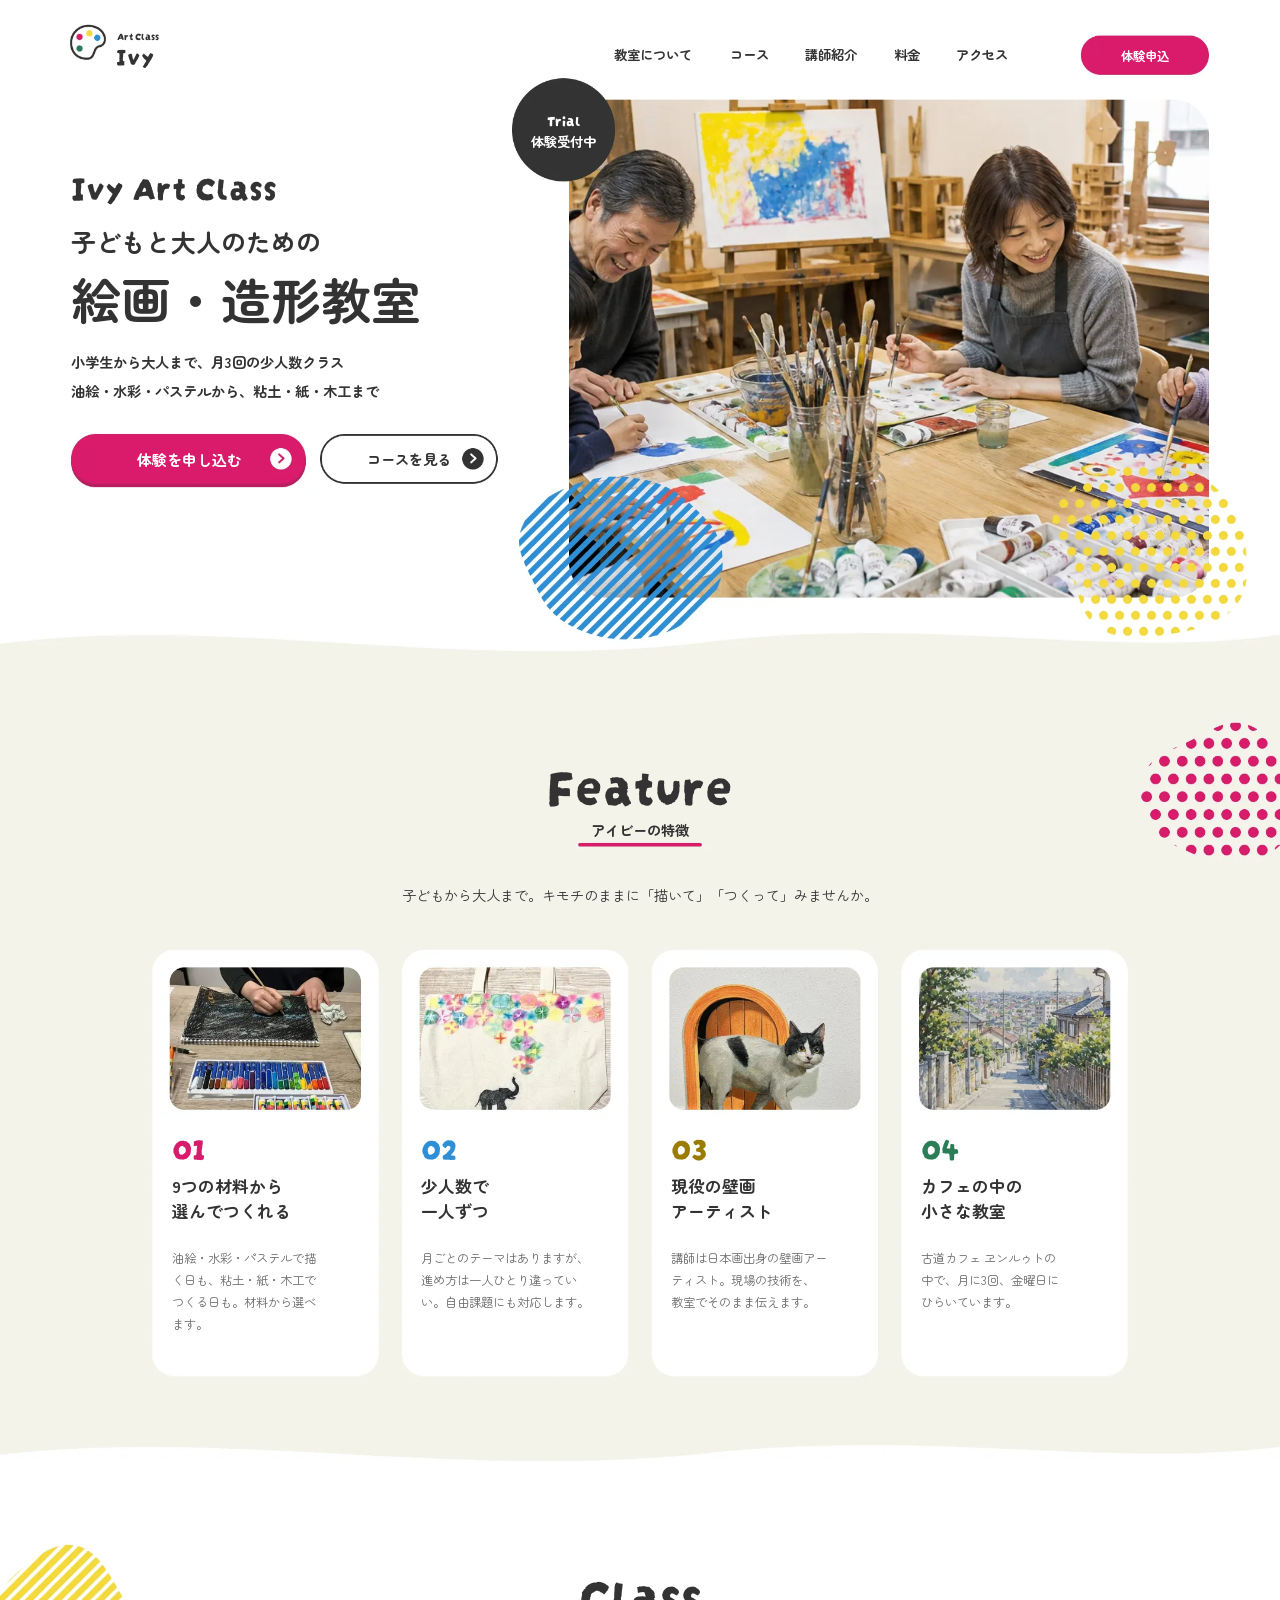
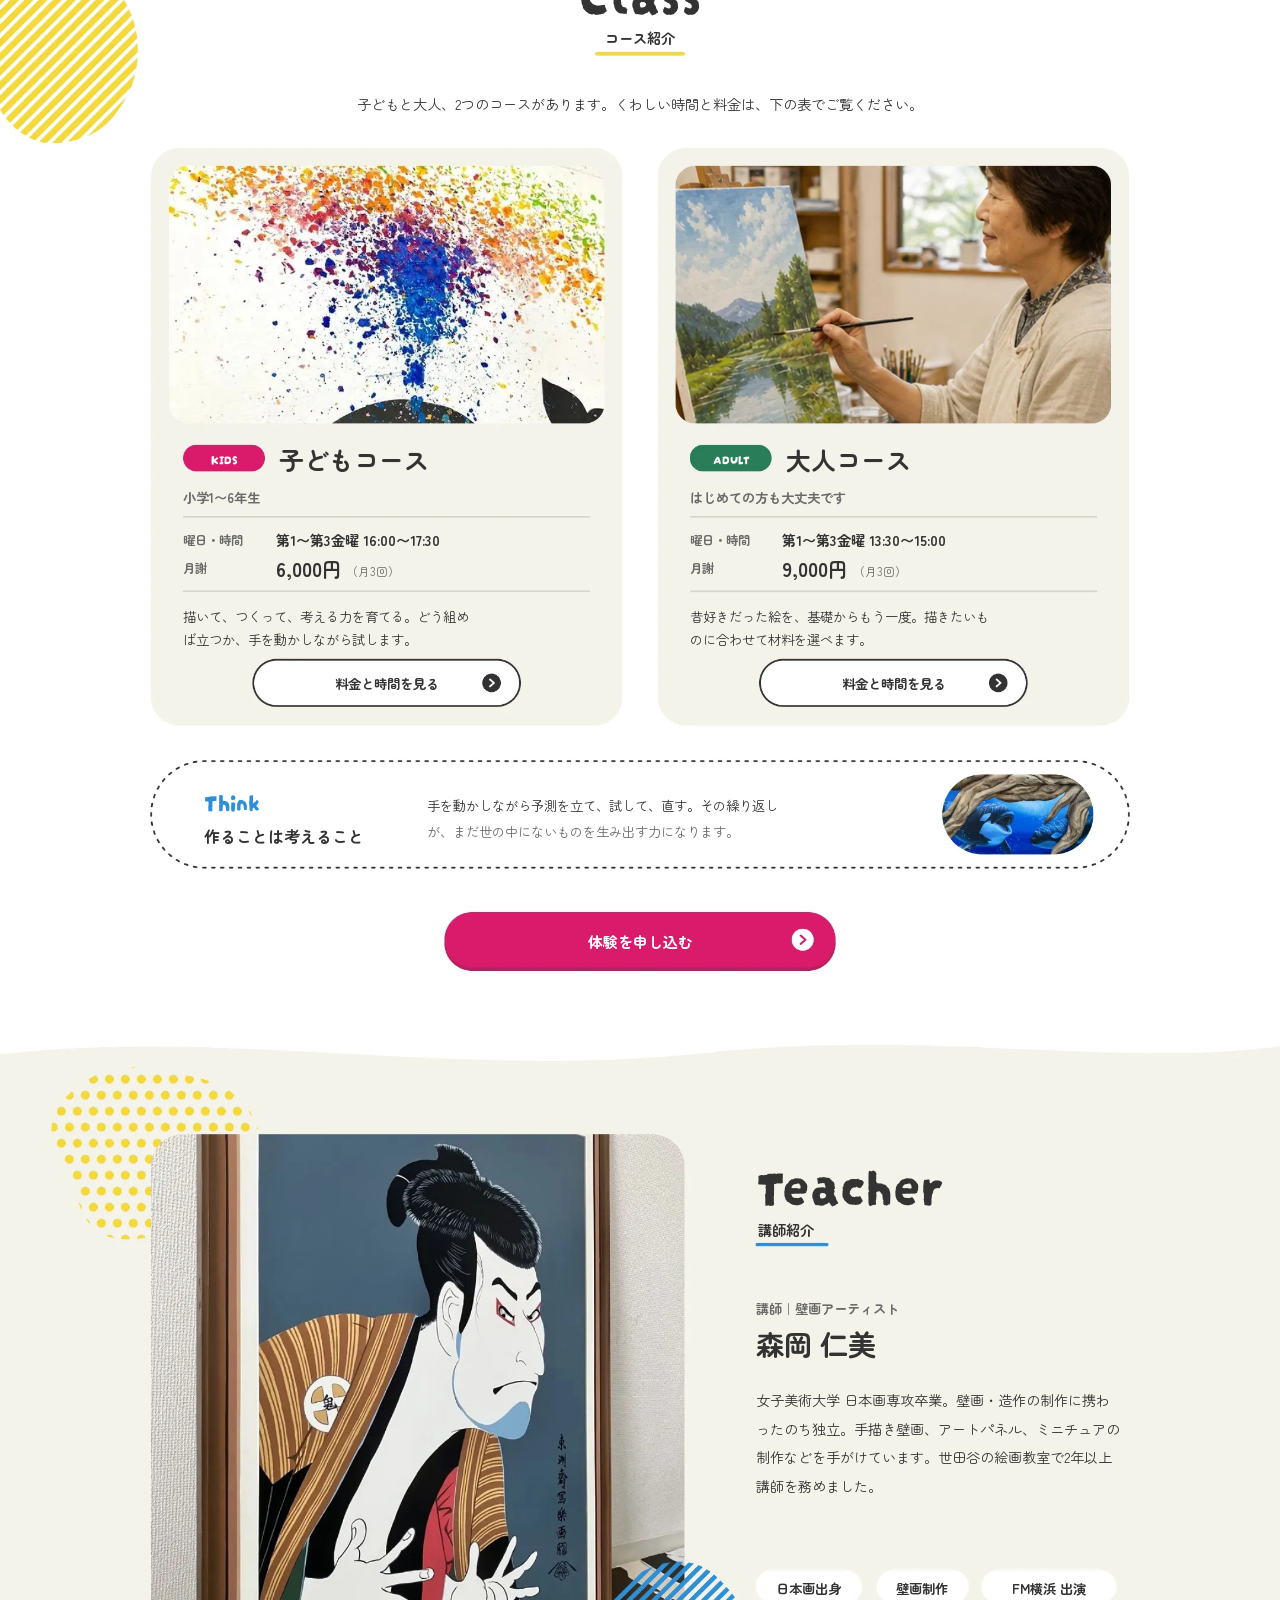
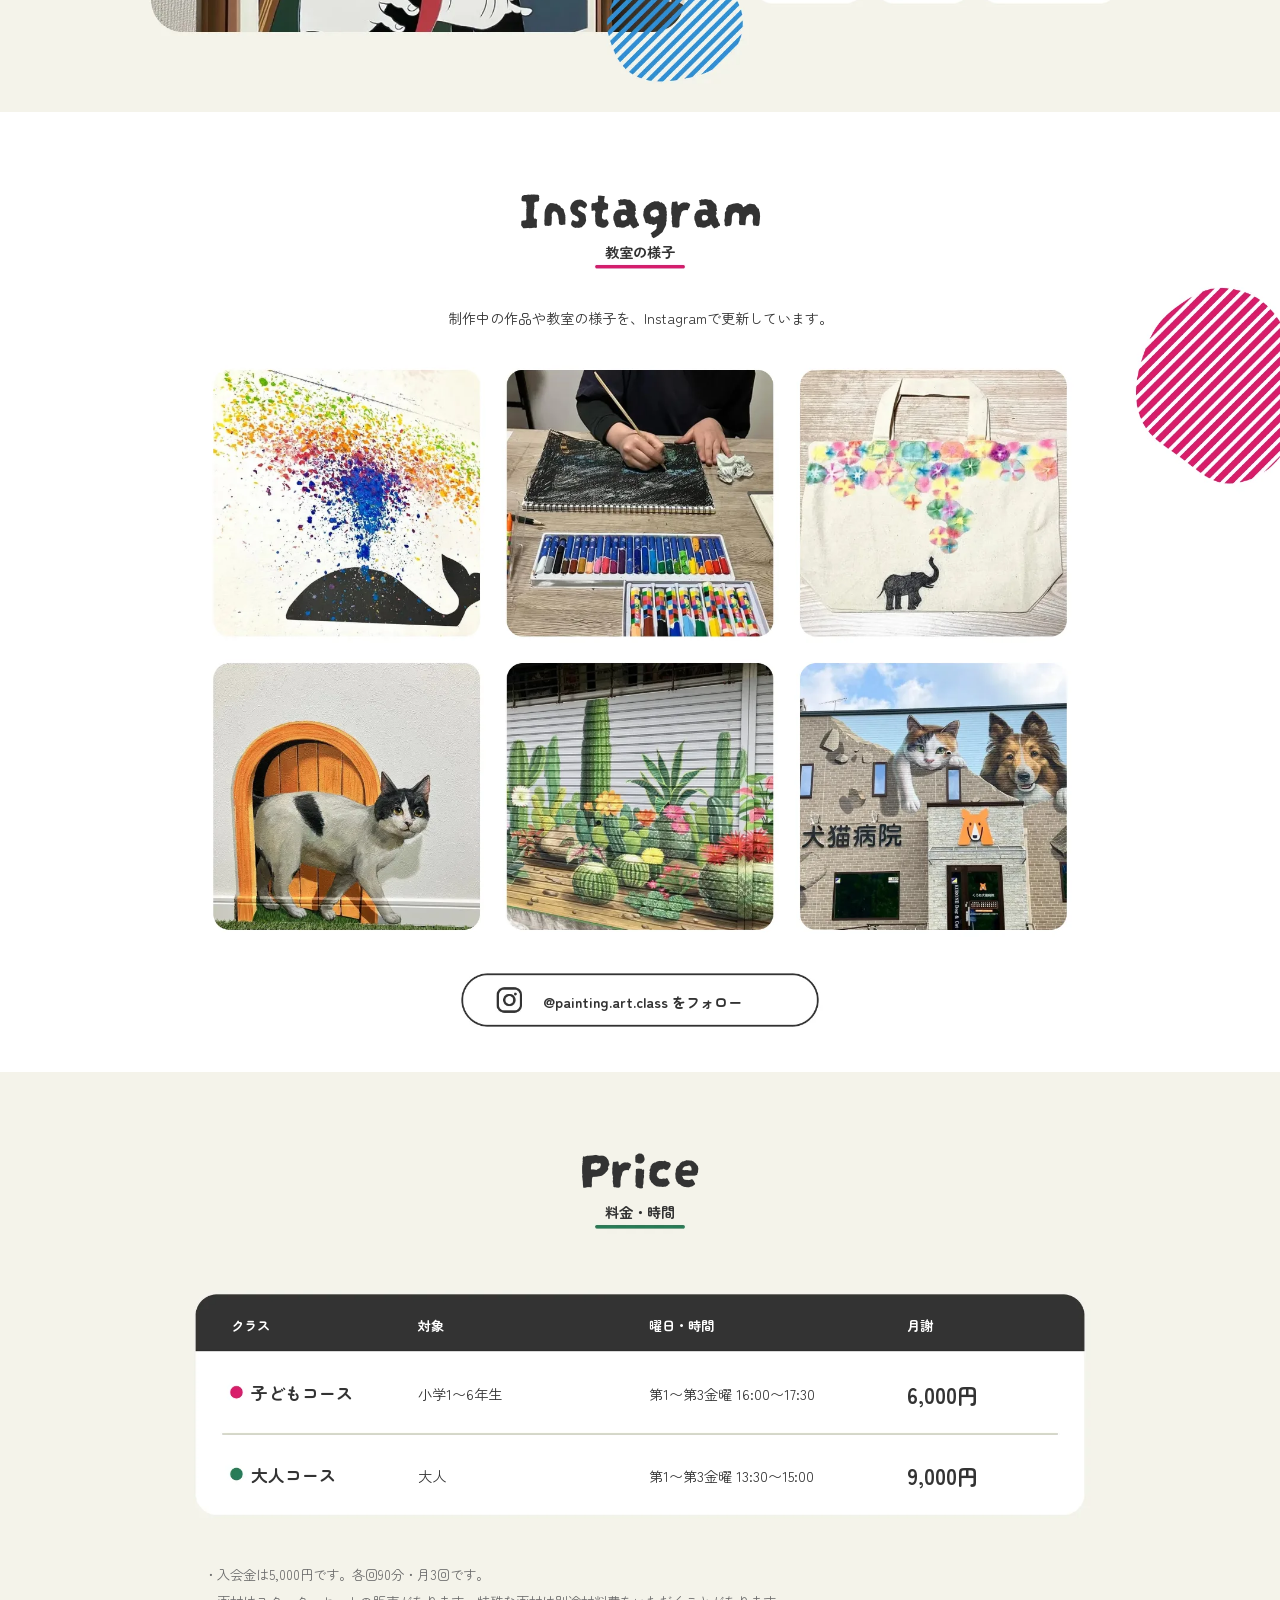
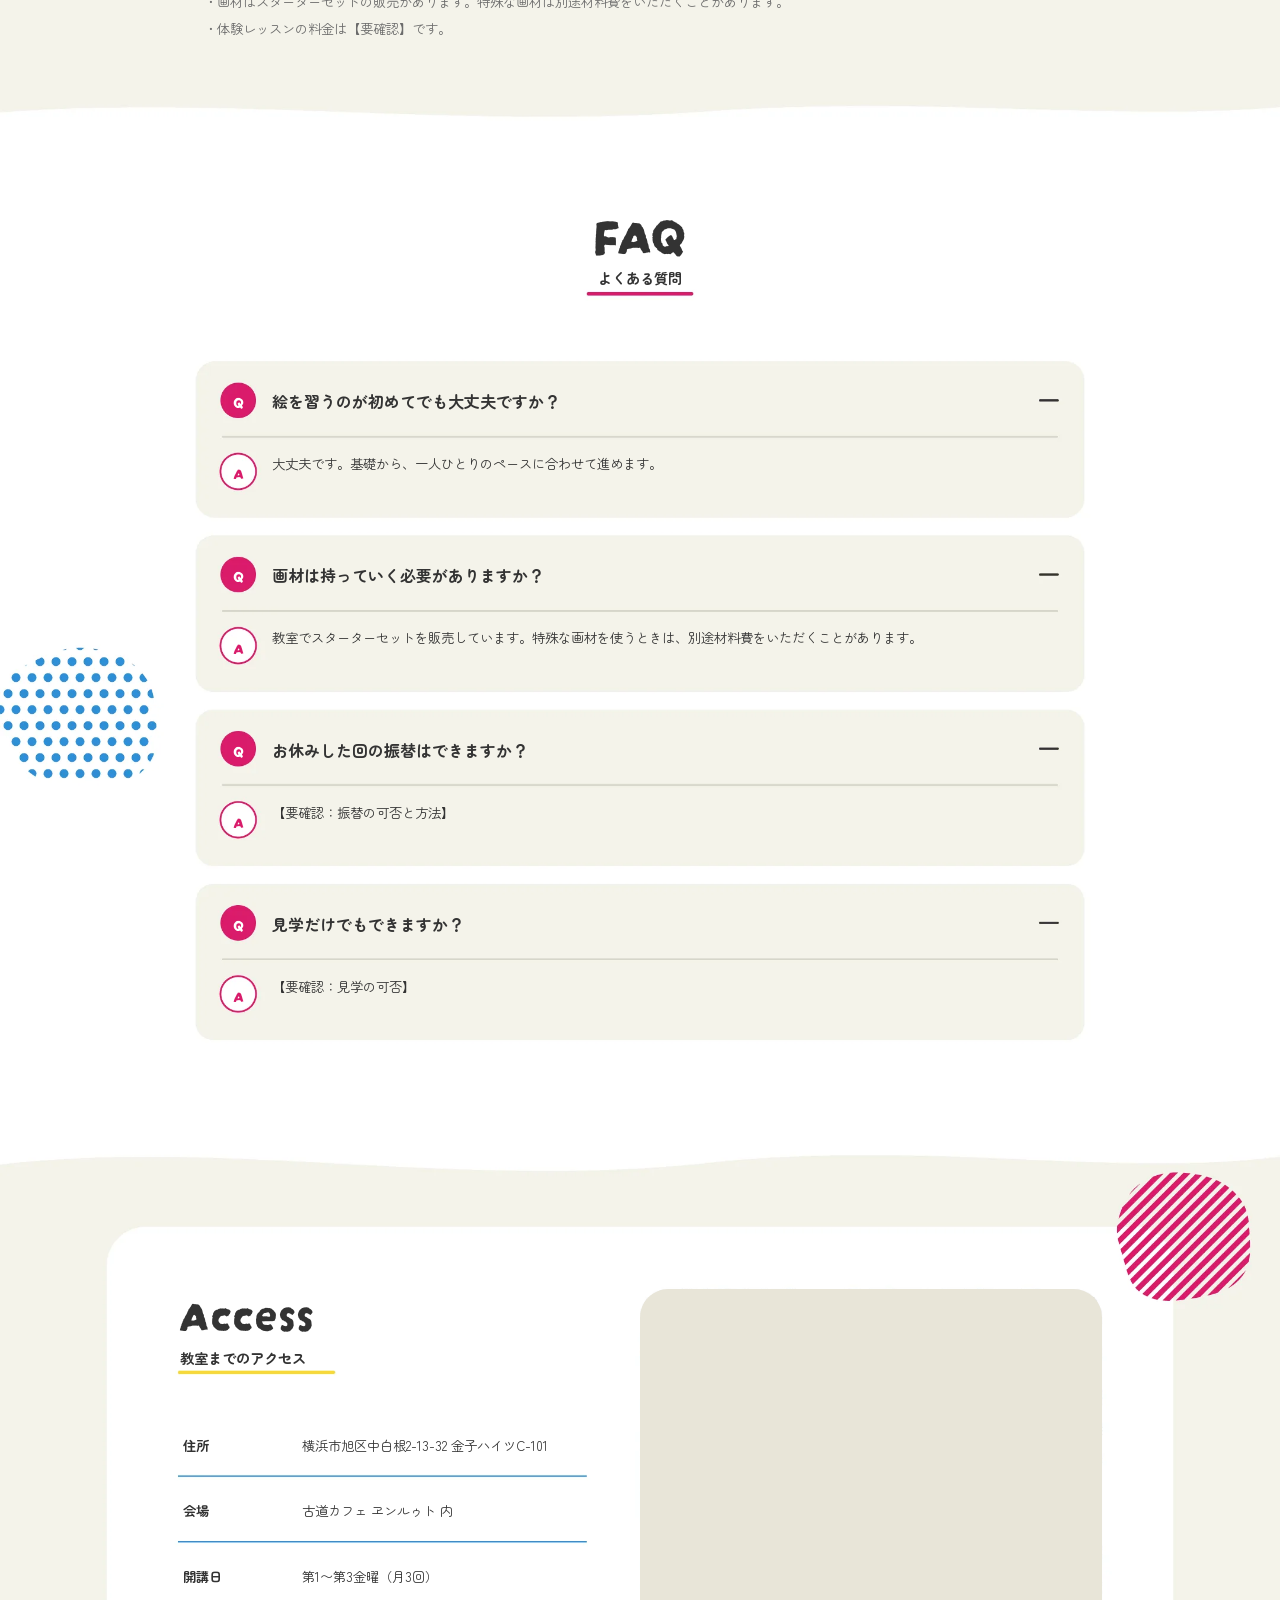
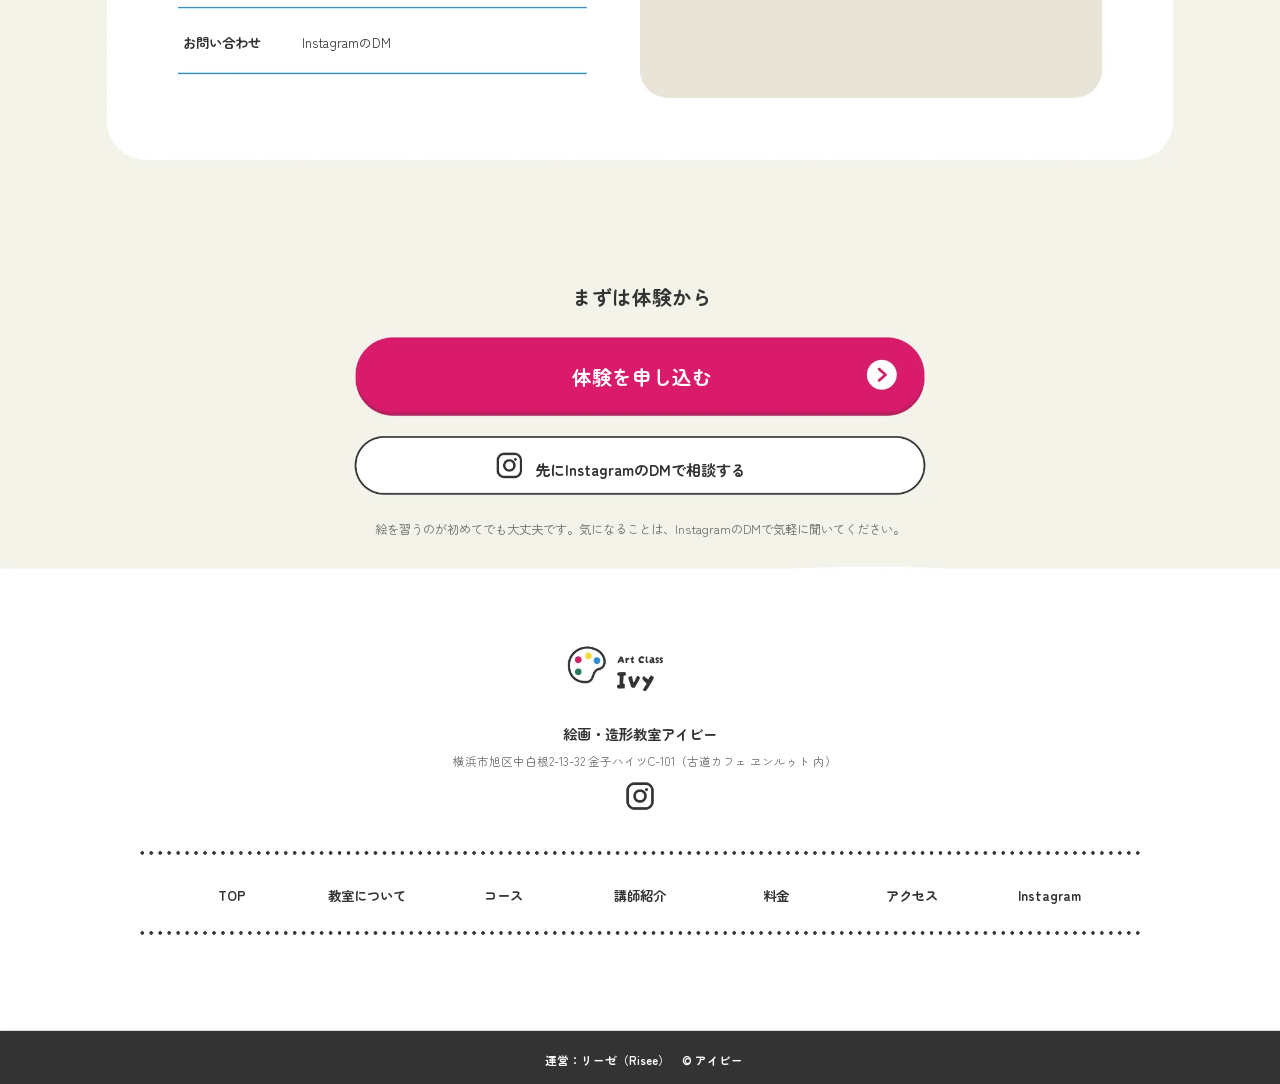
==== commit 705a67ba: "アクセスの地図をGoogleマップに、講師名を森岡仁美さんに Co-Authored-By: Claude Opus 5.5 <noreply@anthropic.com>" ====
--- a/index.html
+++ b/index.html
@@ -122,7 +122,7 @@
 <h2 class="t" style="left:853px;top:246px;width:65px;line-height:23px;font:700 16px/23px var(--jp);color:#333333;letter-spacing:0em;text-align:left">講師紹介</h2>
 <a class="hit" href="#teacher" style="left:845px;top:238px;width:80px;height:39px" aria-label="講師紹介"></a>
 <p class="t" style="left:850px;top:335px;width:166px;line-height:22px;font:700 15px/22px var(--jp);color:#6b6b6b;letter-spacing:0em;text-align:left">講師｜壁画アーティスト</p>
-<p class="t" style="left:850px;top:364px;width:289px;line-height:46px;font:700 32px/46px var(--jp);color:#333333;letter-spacing:0em;text-align:left">【要確認：講師名】</p>
+<p class="t" style="left:850px;top:364px;width:138px;line-height:46px;font:700 32px/46px var(--jp);color:#333333;letter-spacing:0em;text-align:left">森岡 仁美</p>
 <p class="t" style="left:850px;top:438px;width:406px;line-height:23px;font:400 16px/23px var(--jp);color:#333333;letter-spacing:0em;text-align:left">女子美術大学 日本画専攻卒業。壁画・造作の制作に携わ</p>
 <p class="t" style="left:850px;top:470px;width:417px;line-height:23px;font:400 16px/23px var(--jp);color:#333333;letter-spacing:0em;text-align:left">ったのち独立。手描き壁画、アートパネル、ミニチュアの</p>
 <p class="t" style="left:850px;top:502px;width:409px;line-height:23px;font:400 16px/23px var(--jp);color:#333333;letter-spacing:0em;text-align:left">制作などを手がけています。世田谷の絵画教室で2年以上</p>
@@ -182,7 +182,7 @@
 <p class="t" style="left:261.5px;top:941px;width:14px;line-height:26px;font:400 18px/26px 'Darumadrop One',var(--jp);color:#d81b6a;letter-spacing:0em;text-align:center">A</p>
 </section>
 <section class="sec f-1-919" id="access" aria-label="アクセス">
-<img class="bg" src="assets/img/s-1-919.webp" width="1440" height="770" alt="地図のイメージ" loading="lazy" decoding="async">
+<img class="bg" src="assets/img/s-1-919.webp" width="1440" height="770" alt="教室の場所の地図" loading="lazy" decoding="async">
 <p class="t" style="left:200px;top:168px;width:156px;line-height:75px;font:400 52px/75px 'Darumadrop One',var(--jp);color:#333333;letter-spacing:0em;text-align:left">Access</p>
 <h2 class="t" style="left:203px;top:246px;width:145px;line-height:23px;font:700 16px/23px var(--jp);color:#333333;letter-spacing:0em;text-align:left">教室までのアクセス</h2>
 <p class="t" style="left:206px;top:345px;width:31px;line-height:22px;font:700 15px/22px var(--jp);color:#333333;letter-spacing:0em;text-align:left">住所</p>
@@ -193,6 +193,7 @@
 <p class="t" style="left:340px;top:493px;width:157px;line-height:22px;font:400 15px/22px var(--jp);color:#333333;letter-spacing:0em;text-align:left">第1〜第3金曜（月3回）</p>
 <p class="t" style="left:206px;top:567px;width:91px;line-height:22px;font:700 15px/22px var(--jp);color:#333333;letter-spacing:0em;text-align:left">お問い合わせ</p>
 <p class="t" style="left:340px;top:567px;width:104px;line-height:22px;font:400 15px/22px var(--jp);color:#333333;letter-spacing:0em;text-align:left">InstagramのDM</p>
+<iframe class="map" src="https://maps.google.com/maps?q=%E6%A8%AA%E6%B5%9C%E5%B8%82%E6%97%AD%E5%8C%BA%E4%B8%AD%E7%99%BD%E6%A0%B92-13-32&amp;z=16&amp;hl=ja&amp;output=embed" title="教室の地図（Googleマップ）" loading="lazy" referrerpolicy="no-referrer-when-downgrade" style="left:720px;top:180px;width:520px;height:460px;border-radius:32px"></iframe>
 </section>
 <section class="sec f-1-981" id="apply" aria-label="お申込み・フッター">
 <img class="bg" src="assets/img/s-1-981.webp" width="1440" height="980" alt="" loading="lazy" decoding="async">
@@ -314,7 +315,7 @@
 <h2 class="t" style="left:167px;top:146px;width:57px;line-height:20px;font:700 14px/20px var(--jp);color:#333333;letter-spacing:0em;text-align:center">講師紹介</h2>
 <a class="hit" href="#teacher" style="left:159px;top:138px;width:72px;height:36px" aria-label="講師紹介"></a>
 <p class="t" style="left:24px;top:613px;width:144px;line-height:19px;font:700 13px/19px var(--jp);color:#6b6b6b;letter-spacing:0em;text-align:left">講師｜壁画アーティスト</p>
-<p class="t" style="left:24px;top:638px;width:235px;line-height:38px;font:700 26px/38px var(--jp);color:#333333;letter-spacing:0em;text-align:left">【要確認：講師名】</p>
+<p class="t" style="left:24px;top:638px;width:113px;line-height:38px;font:700 26px/38px var(--jp);color:#333333;letter-spacing:0em;text-align:left">森岡 仁美</p>
 <p class="t" style="left:24px;top:696px;width:257px;line-height:20px;font:400 14px/20px var(--jp);color:#333333;letter-spacing:0em;text-align:left">女子美術大学 日本画専攻卒業。壁画・造</p>
 <p class="t" style="left:24px;top:723px;width:281px;line-height:20px;font:400 14px/20px var(--jp);color:#333333;letter-spacing:0em;text-align:left">作の制作に携わったのち独立。手描き壁画、</p>
 <p class="t" style="left:24px;top:750px;width:267px;line-height:20px;font:400 14px/20px var(--jp);color:#333333;letter-spacing:0em;text-align:left">アートパネル、ミニチュアの制作などを手</p>
@@ -383,7 +384,7 @@
 <p class="t" style="left:49px;top:826px;width:11px;line-height:20px;font:400 14px/20px 'Darumadrop One',var(--jp);color:#d81b6a;letter-spacing:0em;text-align:center">A</p>
 </section>
 <section class="sec f-1-1506" aria-label="アクセス">
-<img class="bg" src="assets/img/s-1-1506.webp" width="390" height="960" alt="地図のイメージ" loading="lazy" decoding="async">
+<img class="bg" src="assets/img/s-1-1506.webp" width="390" height="960" alt="教室の場所の地図" loading="lazy" decoding="async">
 <p class="t" style="left:44px;top:130px;width:120px;line-height:58px;font:400 40px/58px 'Darumadrop One',var(--jp);color:#333333;letter-spacing:0em;text-align:left">Access</p>
 <h2 class="t" style="left:47px;top:196px;width:127px;line-height:20px;font:700 14px/20px var(--jp);color:#333333;letter-spacing:0em;text-align:left">教室までのアクセス</h2>
 <p class="t" style="left:44px;top:272px;width:27px;line-height:19px;font:700 13px/19px var(--jp);color:#333333;letter-spacing:0em;text-align:left">住所</p>
@@ -394,6 +395,7 @@
 <p class="t" style="left:150px;top:435px;width:136px;line-height:19px;font:400 13px/19px var(--jp);color:#333333;letter-spacing:0em;text-align:left">第1〜第3金曜（月3回）</p>
 <p class="t" style="left:44px;top:504px;width:79px;line-height:19px;font:700 13px/19px var(--jp);color:#333333;letter-spacing:0em;text-align:left">お問い合わせ</p>
 <p class="t" style="left:150px;top:504px;width:90px;line-height:19px;font:400 13px/19px var(--jp);color:#333333;letter-spacing:0em;text-align:left">InstagramのDM</p>
+<iframe class="map" src="https://maps.google.com/maps?q=%E6%A8%AA%E6%B5%9C%E5%B8%82%E6%97%AD%E5%8C%BA%E4%B8%AD%E7%99%BD%E6%A0%B92-13-32&amp;z=16&amp;hl=ja&amp;output=embed" title="教室の地図（Googleマップ）" loading="lazy" referrerpolicy="no-referrer-when-downgrade" style="left:40px;top:581px;width:310px;height:300px;border-radius:24px"></iframe>
 </section>
 <section class="sec f-1-1539" aria-label="お申込み・フッター">
 <img class="bg" src="assets/img/s-1-1539.webp" width="390" height="900" alt="" loading="lazy" decoding="async">
--- a/assets/css/style.css
+++ b/assets/css/style.css
@@ -12,6 +12,7 @@
 .hit{position:absolute;border-radius:999px;z-index:2}
 .hit:focus-visible{outline:3px solid #2a7de1;outline-offset:2px}
 .anchor{position:absolute;left:0}
+.map{position:absolute;border:0;display:block;z-index:3;background:#e8e5d8}
 /* 768〜1023px はスマホ版を最大1.6倍で中央に置く（PC版を縮めると文字が小さくなりすぎるため） */
 @media (max-width:1023px){.col--pc{display:none}.col--sp{display:block;margin:0 auto}}
 @media (min-width:768px) and (max-width:1023px){body{background:#f4f3ea}.col--sp{background:#fff;box-shadow:0 0 0 1px #e6e3d6}}
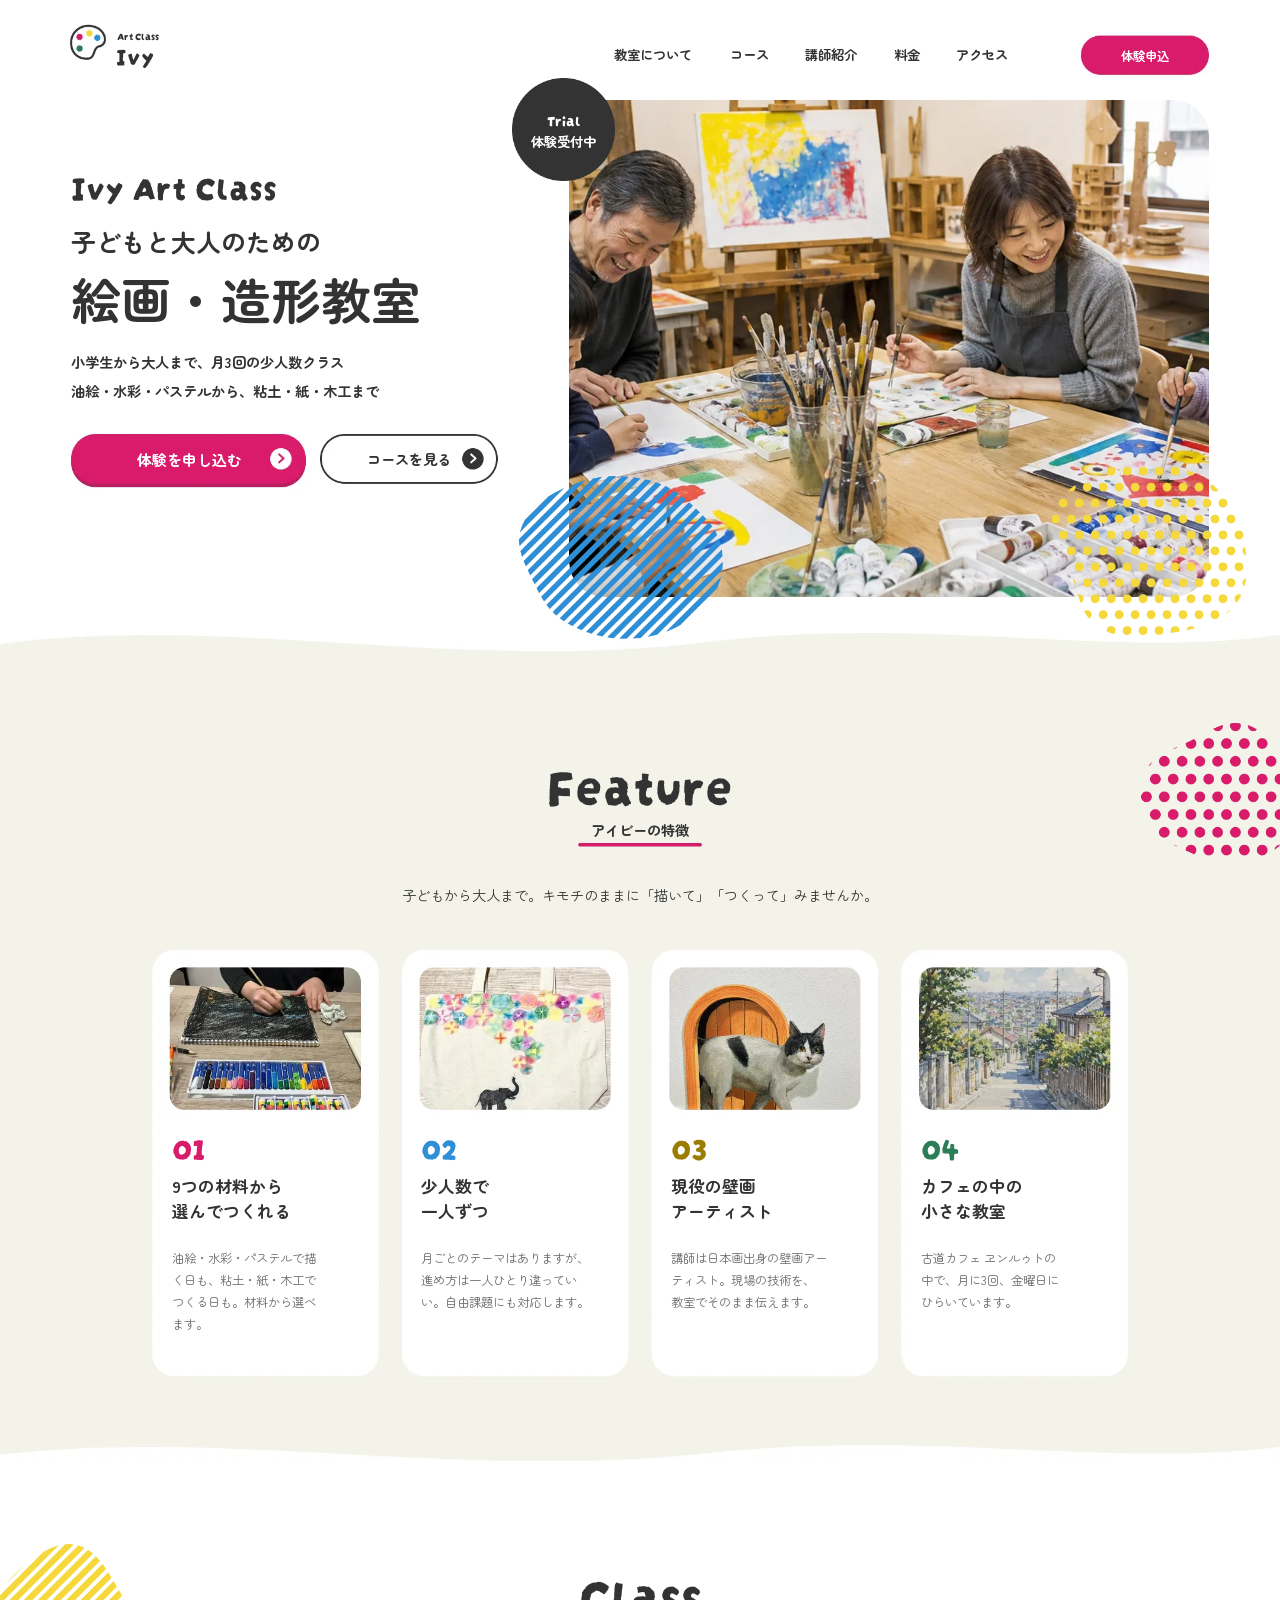
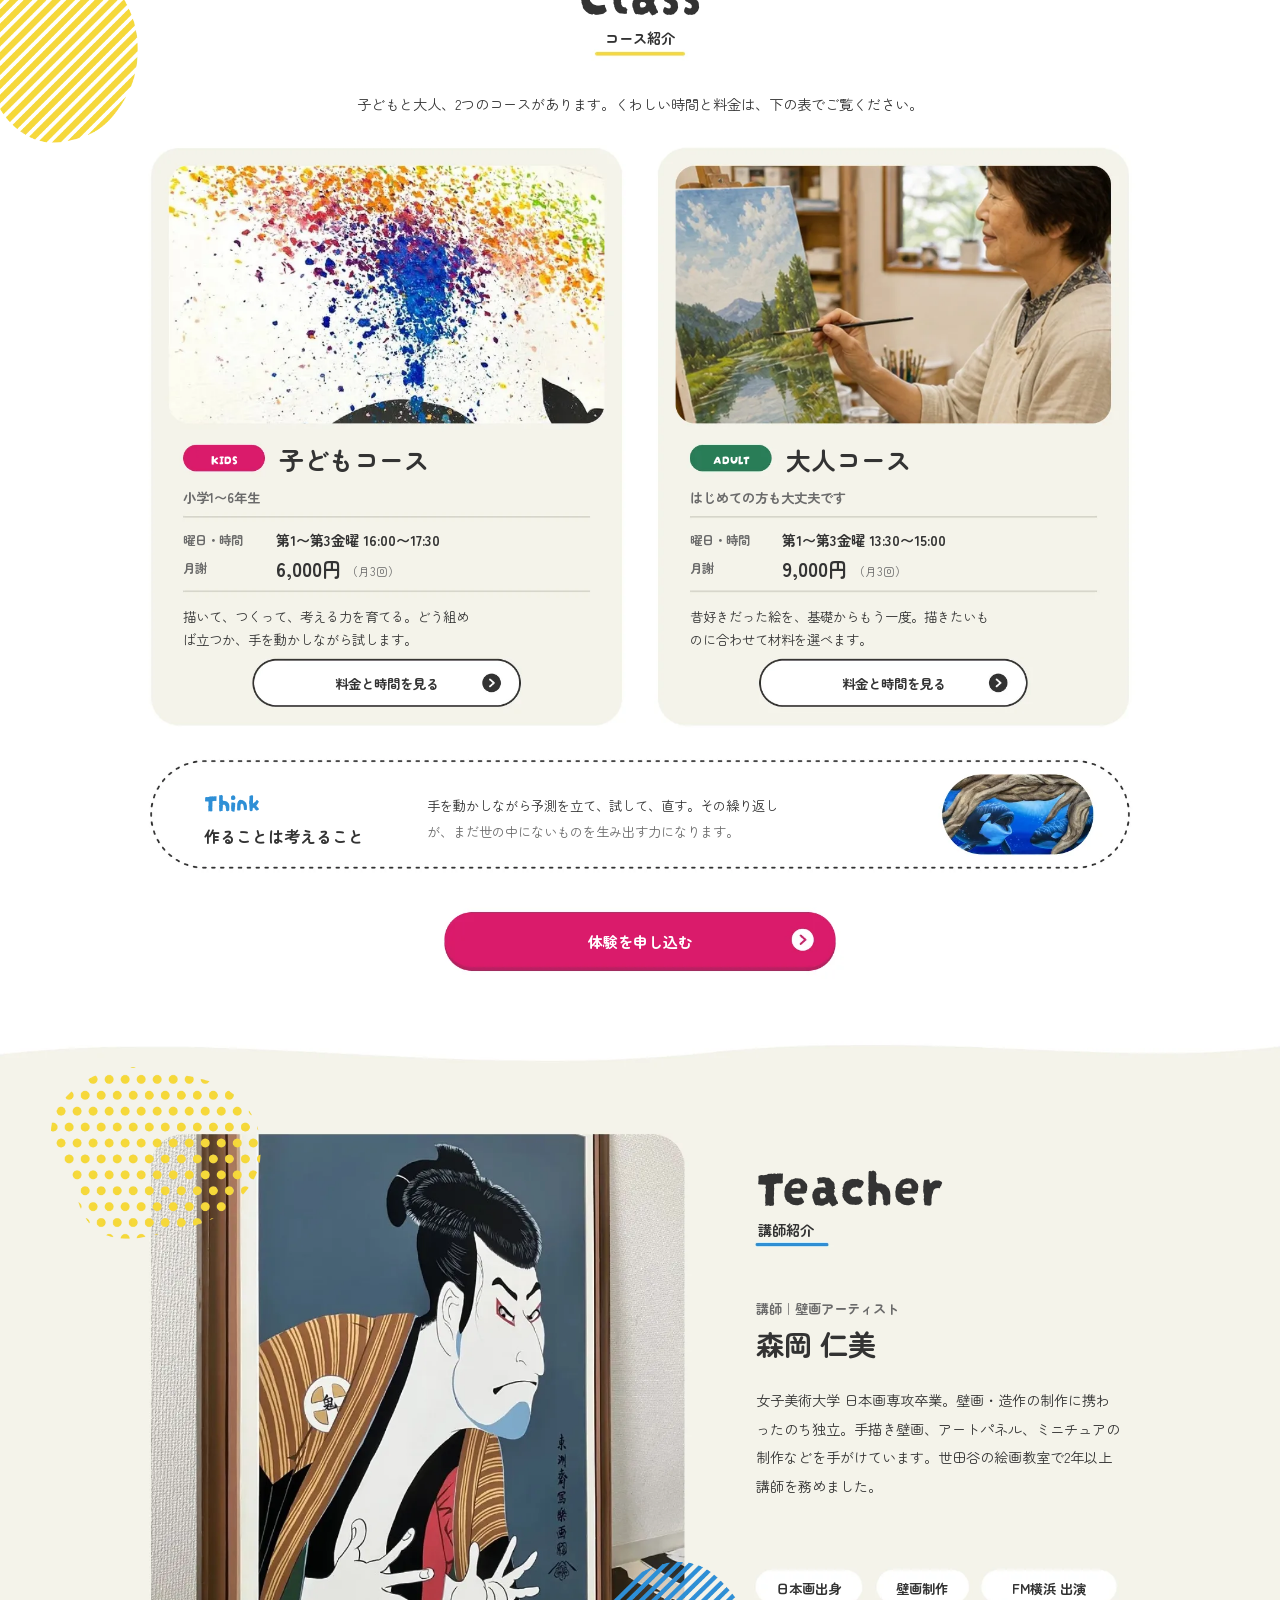
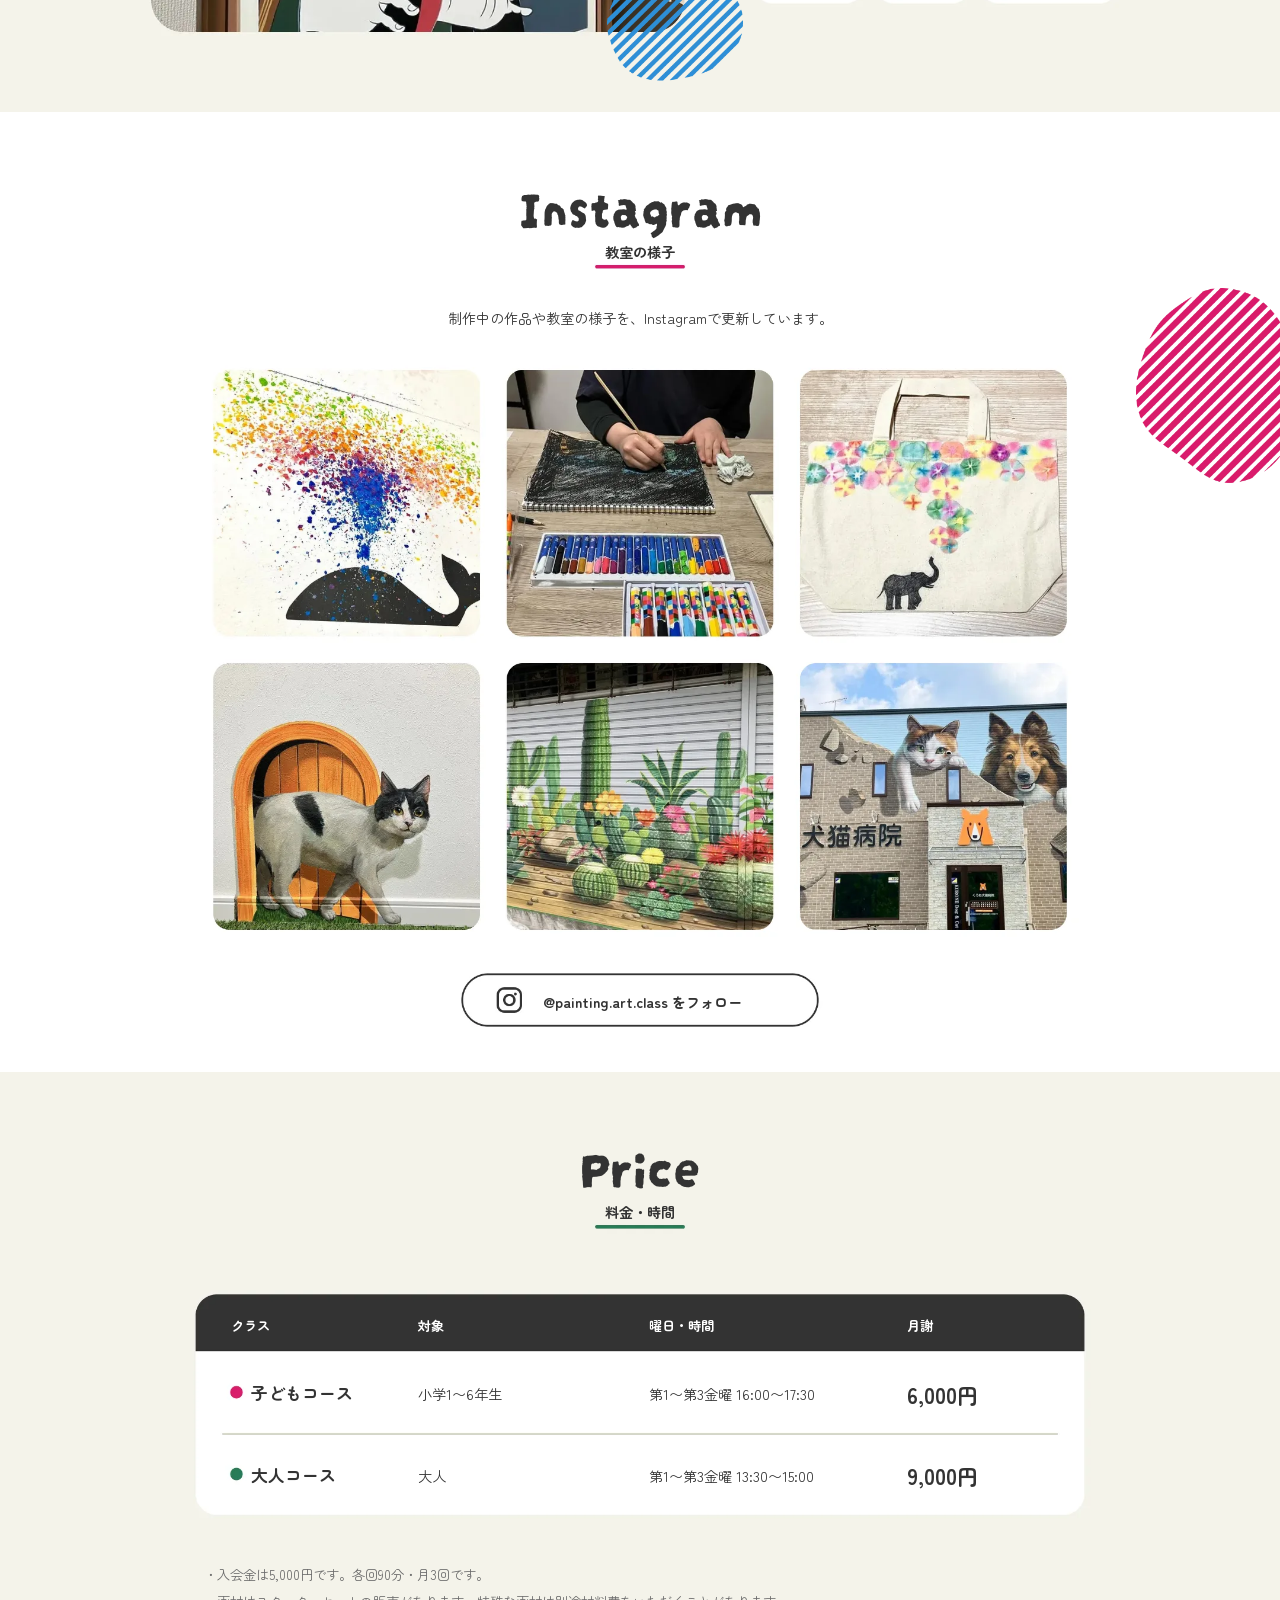
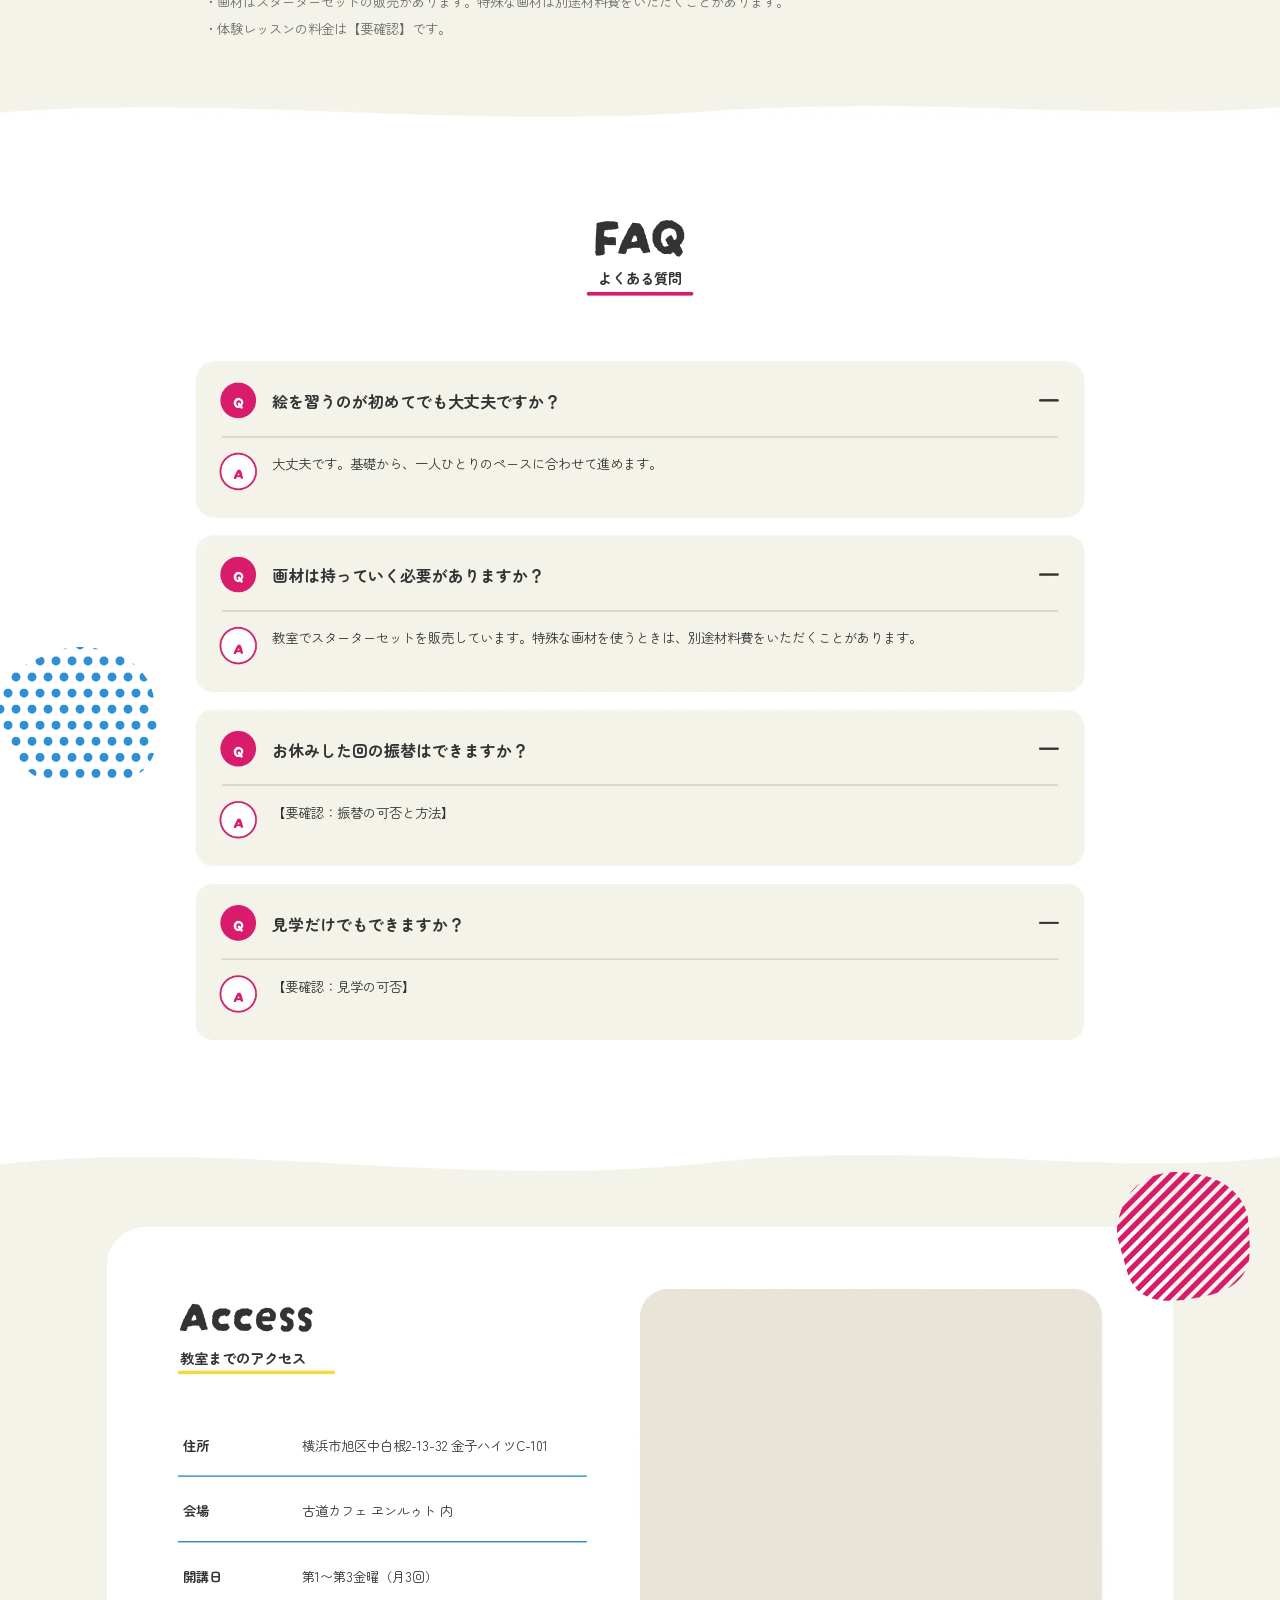
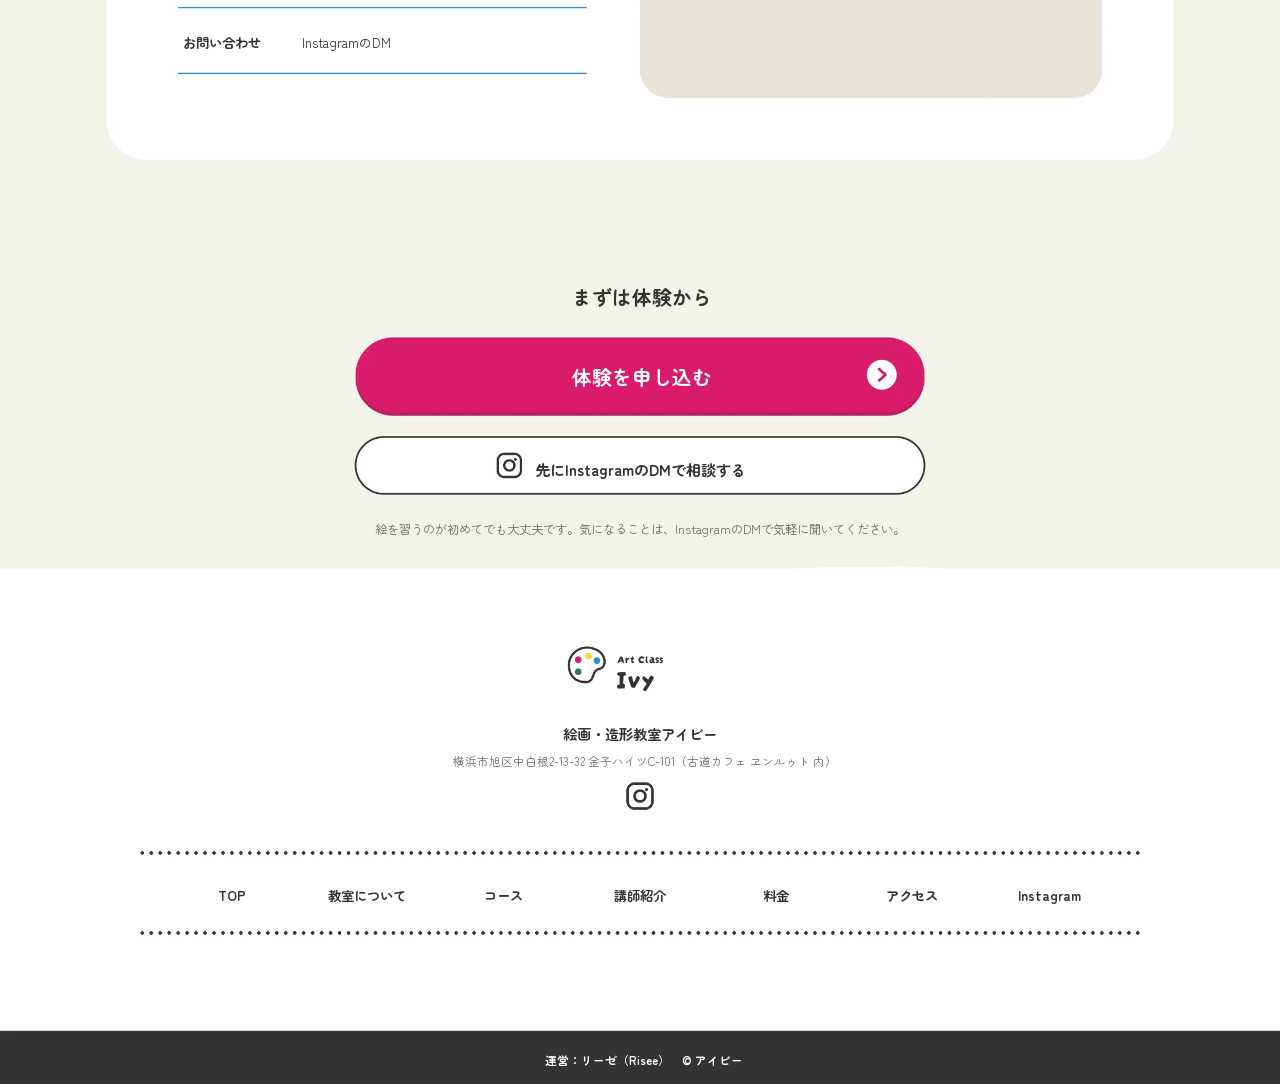
==== commit 4da373ed: "モーションを追加：幕からヒーローへ、写真のズーム、飾りの浮遊、セクションの出現 - 幕は0.6〜1.4秒で上げ、ヒーローの文字を順に出す - 飾り（水玉・しま）と体験受付中のバッジを別画像にして動かす" ====
--- a/index.html
+++ b/index.html
@@ -17,14 +17,20 @@
 <link rel="preconnect" href="https://fonts.googleapis.com">
 <link rel="preconnect" href="https://fonts.gstatic.com" crossorigin>
 <link href="https://fonts.googleapis.com/css2?family=Darumadrop+One&family=Zen+Maru+Gothic:wght@400;700&display=swap" rel="stylesheet">
-<link rel="stylesheet" href="assets/css/style.css">
-<script src="assets/js/main.js" defer></script>
+<script>document.documentElement.className+=' js'+(matchMedia('(prefers-reduced-motion: reduce)').matches?'':' motion')</script>
+<link rel="stylesheet" href="assets/css/style.css?v=4">
+<script src="assets/js/main.js?v=4" defer></script>
 </head>
 <body>
+<div class="curtain" aria-hidden="true"><p class="curtain__logo"><span class="curtain__dots"><i></i><i></i><i></i></span>Ivy Art Class</p></div>
 <main>
 <div class="col col--pc">
 <section class="sec f-1-2" id="top" aria-label="ヒーロー">
-<img class="bg" src="assets/img/s-1-2.webp" width="1440" height="776" alt="絵の具で絵を描く子どもと大人の教室のイメージ写真" fetchpriority="high" decoding="async">
+<img class="bg" src="assets/img/s-1-2.webp" width="1440" height="776" alt="" fetchpriority="high" decoding="async">
+<div class="lay photo" style="left:640px;top:112px;width:720px;height:560px;border-radius:40px"><img src="assets/img/l-2008-2.webp" alt="絵の具で絵を描く子どもと大人の教室のイメージ写真" fetchpriority="high" decoding="async"></div>
+<img class="lay deco deco--1" src="assets/img/l-1-59.webp" style="left:584px;top:536px;width:229px;height:183px" alt="" aria-hidden="true" loading="lazy" decoding="async">
+<img class="lay deco deco--2" src="assets/img/l-1-213.webp" style="left:1184px;top:520px;width:219px;height:197px" alt="" aria-hidden="true" loading="lazy" decoding="async">
+<img class="lay badge" src="assets/img/l-1-228.webp" style="left:576px;top:88px;width:116px;height:116px" alt="" aria-hidden="true" decoding="async">
 <p class="t" style="left:132px;top:31px;width:50px;line-height:17px;font:400 12px/17px 'Darumadrop One',var(--jp);color:#333333;letter-spacing:0em;text-align:left">Art Class</p>
 <p class="t" style="left:131px;top:40px;width:43px;line-height:41px;font:400 28px/41px 'Darumadrop One',var(--jp);color:#333333;letter-spacing:0em;text-align:left">Ivy</p>
 <p class="t" style="left:1076px;top:51px;width:61px;line-height:22px;font:700 15px/22px var(--jp);color:#333333;letter-spacing:0em;text-align:left">アクセス</p>
@@ -38,395 +44,407 @@
 <p class="t" style="left:691px;top:51px;width:91px;line-height:22px;font:700 15px/22px var(--jp);color:#333333;letter-spacing:0em;text-align:left">教室について</p>
 <a class="hit" href="#features" style="left:683px;top:43px;width:106px;height:38px" aria-label="教室について"></a>
 <p class="t" style="left:1260px;top:54px;width:57px;line-height:20px;font:700 14px/20px var(--jp);color:#ffffff;letter-spacing:0em;text-align:center">体験申込</p>
-<a class="hit" href="#apply" style="left:1216px;top:40px;width:144px;height:44px" aria-label="体験申込"></a>
-<p class="t" style="left:80px;top:184px;width:234px;line-height:48px;font:400 40px/48px 'Darumadrop One',var(--jp);color:#333333;letter-spacing:0em;text-align:left">Ivy Art Class</p>
-<h1 class="t" style="left:80px;top:248px;width:393px;line-height:66px;font:700 28px/66px var(--jp);color:#333333;letter-spacing:0em;text-align:left"><span style="display:block;line-height:48px">子どもと大人のための</span><span style="display:block;line-height:80px"><span style="font-size:56px">絵画・造形教室</span></span></h1>
-<p class="t" style="left:80px;top:392px;width:353px;line-height:32px;font:700 16px/32px var(--jp);color:#333333;letter-spacing:0em;text-align:left">小学生から大人まで、月3回の少人数クラス<br>油絵・水彩・パステルから、粘土・紙・木工まで</p>
-<p class="t" style="left:412px;top:505px;width:97px;line-height:23px;font:700 16px/23px var(--jp);color:#333333;letter-spacing:0em;text-align:center">コースを見る</p>
-<a class="hit" href="#course" style="left:360px;top:488px;width:200px;height:56px" aria-label="コースを見る"></a>
-<p class="t" style="left:153px;top:504px;width:120px;line-height:25px;font:700 17px/25px var(--jp);color:#ffffff;letter-spacing:0em;text-align:center">体験を申し込む</p>
-<a class="hit" href="#apply" style="left:80px;top:492px;width:264px;height:56px" aria-label="体験を申し込む"></a>
-<p class="t" style="left:615px;top:122px;width:39px;line-height:25px;font:400 17.399999618530273px/25px 'Darumadrop One',var(--jp);color:#ffffff;letter-spacing:0em;text-align:center">Trial</p>
-<p class="t" style="left:596px;top:149px;width:77px;line-height:22px;font:700 15.079999923706055px/22px var(--jp);color:#ffffff;letter-spacing:0em;text-align:center">体験受付中</p>
+<a class="hit btn" href="#apply" style="left:1216px;top:40px;width:144px;height:44px" aria-label="体験申込"></a>
+<p class="t fv" style="left:80px;top:184px;width:234px;line-height:48px;font:400 40px/48px 'Darumadrop One',var(--jp);color:#333333;letter-spacing:0em;text-align:left;--d:0ms">Ivy Art Class</p>
+<h1 class="t fv" style="left:80px;top:248px;width:393px;line-height:66px;font:700 28px/66px var(--jp);color:#333333;letter-spacing:0em;text-align:left;--d:90ms"><span style="display:block;line-height:48px">子どもと大人のための</span><span style="display:block;line-height:80px"><span style="font-size:56px">絵画・造形教室</span></span></h1>
+<p class="t fv" style="left:80px;top:392px;width:353px;line-height:32px;font:700 16px/32px var(--jp);color:#333333;letter-spacing:0em;text-align:left;--d:180ms">小学生から大人まで、月3回の少人数クラス<br>油絵・水彩・パステルから、粘土・紙・木工まで</p>
+<p class="t fv" style="left:412px;top:505px;width:97px;line-height:23px;font:700 16px/23px var(--jp);color:#333333;letter-spacing:0em;text-align:center;--d:270ms">コースを見る</p>
+<a class="hit btn" href="#course" style="left:360px;top:488px;width:200px;height:56px" aria-label="コースを見る"></a>
+<p class="t fv" style="left:153px;top:504px;width:120px;line-height:25px;font:700 17px/25px var(--jp);color:#ffffff;letter-spacing:0em;text-align:center;--d:360ms">体験を申し込む</p>
+<a class="hit btn" href="#apply" style="left:80px;top:492px;width:264px;height:56px" aria-label="体験を申し込む"></a>
+<p class="t fv" style="left:615px;top:122px;width:39px;line-height:25px;font:400 17.399999618530273px/25px 'Darumadrop One',var(--jp);color:#ffffff;letter-spacing:0em;text-align:center;--d:450ms">Trial</p>
+<p class="t fv" style="left:596px;top:149px;width:77px;line-height:22px;font:700 15.079999923706055px/22px var(--jp);color:#ffffff;letter-spacing:0em;text-align:center;--d:540ms">体験受付中</p>
 </section>
 <section class="sec f-1-231" id="features" aria-label="教室のこだわり">
 <img class="bg" src="assets/img/s-1-231.webp" width="1440" height="920" alt="教室の特徴の写真：クレヨンのスクラッチアートの制作、トートバッグの作品、講師が描いただまし絵の壁画、街並みのイメージ" loading="lazy" decoding="async">
-<p class="t" style="left:615.5px;top:60px;width:210px;line-height:87px;font:400 60px/87px 'Darumadrop One',var(--jp);color:#333333;letter-spacing:0em;text-align:center">Feature</p>
-<h2 class="t" style="left:664px;top:146px;width:113px;line-height:23px;font:700 16px/23px var(--jp);color:#333333;letter-spacing:0em;text-align:center">アイビーの特徴</h2>
-<p class="t" style="left:448px;top:220px;width:545px;line-height:23px;font:400 16px/23px var(--jp);color:#333333;letter-spacing:0em;text-align:center">子どもから大人まで。キモチのままに「描いて」「つくって」みませんか。</p>
-<p class="t" style="left:193px;top:490px;width:41px;line-height:49px;font:400 34px/49px 'Darumadrop One',var(--jp);color:#d81b6a;letter-spacing:0em;text-align:left">01</p>
-<p class="t" style="left:193px;top:545px;width:125px;line-height:28px;font:700 19px/28px var(--jp);color:#333333;letter-spacing:0em;text-align:left">9つの材料から</p>
-<p class="t" style="left:193px;top:573px;width:134px;line-height:28px;font:700 19px/28px var(--jp);color:#333333;letter-spacing:0em;text-align:left">選んでつくれる</p>
-<p class="t" style="left:193px;top:630px;width:169px;line-height:20px;font:400 14px/20px var(--jp);color:#6b6b6b;letter-spacing:0em;text-align:left">油絵・水彩・パステルで描</p>
-<p class="t" style="left:193px;top:655px;width:169px;line-height:20px;font:400 14px/20px var(--jp);color:#6b6b6b;letter-spacing:0em;text-align:left">く日も、粘土・紙・木工で</p>
-<p class="t" style="left:193px;top:680px;width:169px;line-height:20px;font:400 14px/20px var(--jp);color:#6b6b6b;letter-spacing:0em;text-align:left">つくる日も。材料から選べ</p>
-<p class="t" style="left:193px;top:705px;width:43px;line-height:20px;font:400 14px/20px var(--jp);color:#6b6b6b;letter-spacing:0em;text-align:left">ます。</p>
-<p class="t" style="left:474px;top:490px;width:42px;line-height:49px;font:400 34px/49px 'Darumadrop One',var(--jp);color:#2e8fd6;letter-spacing:0em;text-align:left">02</p>
-<p class="t" style="left:474px;top:545px;width:77px;line-height:28px;font:700 19px/28px var(--jp);color:#333333;letter-spacing:0em;text-align:left">少人数で</p>
-<p class="t" style="left:474px;top:573px;width:77px;line-height:28px;font:700 19px/28px var(--jp);color:#333333;letter-spacing:0em;text-align:left">一人ずつ</p>
-<p class="t" style="left:474px;top:630px;width:197px;line-height:20px;font:400 14px/20px var(--jp);color:#6b6b6b;letter-spacing:0em;text-align:left">月ごとのテーマはありますが、</p>
-<p class="t" style="left:474px;top:655px;width:183px;line-height:20px;font:400 14px/20px var(--jp);color:#6b6b6b;letter-spacing:0em;text-align:left">進め方は一人ひとり違ってい</p>
-<p class="t" style="left:474px;top:680px;width:197px;line-height:20px;font:400 14px/20px var(--jp);color:#6b6b6b;letter-spacing:0em;text-align:left">い。自由課題にも対応します。</p>
-<p class="t" style="left:755px;top:490px;width:42px;line-height:49px;font:400 34px/49px 'Darumadrop One',var(--jp);color:#9a7d00;letter-spacing:0em;text-align:left">03</p>
-<p class="t" style="left:755px;top:545px;width:96px;line-height:28px;font:700 19px/28px var(--jp);color:#333333;letter-spacing:0em;text-align:left">現役の壁画</p>
-<p class="t" style="left:755px;top:573px;width:115px;line-height:28px;font:700 19px/28px var(--jp);color:#333333;letter-spacing:0em;text-align:left">アーティスト</p>
-<p class="t" style="left:755px;top:630px;width:183px;line-height:20px;font:400 14px/20px var(--jp);color:#6b6b6b;letter-spacing:0em;text-align:left">講師は日本画出身の壁画アー</p>
-<p class="t" style="left:755px;top:655px;width:169px;line-height:20px;font:400 14px/20px var(--jp);color:#6b6b6b;letter-spacing:0em;text-align:left">ティスト。現場の技術を、</p>
-<p class="t" style="left:755px;top:680px;width:169px;line-height:20px;font:400 14px/20px var(--jp);color:#6b6b6b;letter-spacing:0em;text-align:left">教室でそのまま伝えます。</p>
-<p class="t" style="left:1036px;top:490px;width:45px;line-height:49px;font:400 34px/49px 'Darumadrop One',var(--jp);color:#2a7d57;letter-spacing:0em;text-align:left">04</p>
-<p class="t" style="left:1036px;top:545px;width:115px;line-height:28px;font:700 19px/28px var(--jp);color:#333333;letter-spacing:0em;text-align:left">カフェの中の</p>
-<p class="t" style="left:1036px;top:573px;width:96px;line-height:28px;font:700 19px/28px var(--jp);color:#333333;letter-spacing:0em;text-align:left">小さな教室</p>
-<p class="t" style="left:1036px;top:630px;width:159px;line-height:20px;font:400 14px/20px var(--jp);color:#6b6b6b;letter-spacing:0em;text-align:left">古道カフェ ヱンルゥトの</p>
-<p class="t" style="left:1036px;top:655px;width:162px;line-height:20px;font:400 14px/20px var(--jp);color:#6b6b6b;letter-spacing:0em;text-align:left">中で、月に3回、金曜日に</p>
-<p class="t" style="left:1036px;top:680px;width:113px;line-height:20px;font:400 14px/20px var(--jp);color:#6b6b6b;letter-spacing:0em;text-align:left">ひらいています。</p>
+<img class="lay deco deco--0" src="assets/img/l-1-308.webp" style="left:1282.8px;top:36.9px;width:157.2px;height:160px" alt="" aria-hidden="true" loading="lazy" decoding="async">
+<p class="t rv rv--h" style="left:615.5px;top:60px;width:210px;line-height:87px;font:400 60px/87px 'Darumadrop One',var(--jp);color:#333333;letter-spacing:0em;text-align:center;--d:0ms">Feature</p>
+<h2 class="t rv rv--h" style="left:664px;top:146px;width:113px;line-height:23px;font:700 16px/23px var(--jp);color:#333333;letter-spacing:0em;text-align:center;--d:50ms">アイビーの特徴</h2>
+<p class="t rv" style="left:448px;top:220px;width:545px;line-height:23px;font:400 16px/23px var(--jp);color:#333333;letter-spacing:0em;text-align:center;--d:100ms">子どもから大人まで。キモチのままに「描いて」「つくって」みませんか。</p>
+<p class="t rv rv--h" style="left:193px;top:490px;width:41px;line-height:49px;font:400 34px/49px 'Darumadrop One',var(--jp);color:#d81b6a;letter-spacing:0em;text-align:left;--d:150ms">01</p>
+<p class="t rv" style="left:193px;top:545px;width:125px;line-height:28px;font:700 19px/28px var(--jp);color:#333333;letter-spacing:0em;text-align:left;--d:200ms">9つの材料から</p>
+<p class="t rv" style="left:193px;top:573px;width:134px;line-height:28px;font:700 19px/28px var(--jp);color:#333333;letter-spacing:0em;text-align:left;--d:250ms">選んでつくれる</p>
+<p class="t rv" style="left:193px;top:630px;width:169px;line-height:20px;font:400 14px/20px var(--jp);color:#6b6b6b;letter-spacing:0em;text-align:left;--d:300ms">油絵・水彩・パステルで描</p>
+<p class="t rv" style="left:193px;top:655px;width:169px;line-height:20px;font:400 14px/20px var(--jp);color:#6b6b6b;letter-spacing:0em;text-align:left;--d:350ms">く日も、粘土・紙・木工で</p>
+<p class="t rv" style="left:193px;top:680px;width:169px;line-height:20px;font:400 14px/20px var(--jp);color:#6b6b6b;letter-spacing:0em;text-align:left;--d:400ms">つくる日も。材料から選べ</p>
+<p class="t rv" style="left:193px;top:705px;width:43px;line-height:20px;font:400 14px/20px var(--jp);color:#6b6b6b;letter-spacing:0em;text-align:left;--d:450ms">ます。</p>
+<p class="t rv rv--h" style="left:474px;top:490px;width:42px;line-height:49px;font:400 34px/49px 'Darumadrop One',var(--jp);color:#2e8fd6;letter-spacing:0em;text-align:left;--d:500ms">02</p>
+<p class="t rv" style="left:474px;top:545px;width:77px;line-height:28px;font:700 19px/28px var(--jp);color:#333333;letter-spacing:0em;text-align:left;--d:500ms">少人数で</p>
+<p class="t rv" style="left:474px;top:573px;width:77px;line-height:28px;font:700 19px/28px var(--jp);color:#333333;letter-spacing:0em;text-align:left;--d:500ms">一人ずつ</p>
+<p class="t rv" style="left:474px;top:630px;width:197px;line-height:20px;font:400 14px/20px var(--jp);color:#6b6b6b;letter-spacing:0em;text-align:left;--d:500ms">月ごとのテーマはありますが、</p>
+<p class="t rv" style="left:474px;top:655px;width:183px;line-height:20px;font:400 14px/20px var(--jp);color:#6b6b6b;letter-spacing:0em;text-align:left;--d:500ms">進め方は一人ひとり違ってい</p>
+<p class="t rv" style="left:474px;top:680px;width:197px;line-height:20px;font:400 14px/20px var(--jp);color:#6b6b6b;letter-spacing:0em;text-align:left;--d:500ms">い。自由課題にも対応します。</p>
+<p class="t rv rv--h" style="left:755px;top:490px;width:42px;line-height:49px;font:400 34px/49px 'Darumadrop One',var(--jp);color:#9a7d00;letter-spacing:0em;text-align:left;--d:500ms">03</p>
+<p class="t rv" style="left:755px;top:545px;width:96px;line-height:28px;font:700 19px/28px var(--jp);color:#333333;letter-spacing:0em;text-align:left;--d:500ms">現役の壁画</p>
+<p class="t rv" style="left:755px;top:573px;width:115px;line-height:28px;font:700 19px/28px var(--jp);color:#333333;letter-spacing:0em;text-align:left;--d:500ms">アーティスト</p>
+<p class="t rv" style="left:755px;top:630px;width:183px;line-height:20px;font:400 14px/20px var(--jp);color:#6b6b6b;letter-spacing:0em;text-align:left;--d:500ms">講師は日本画出身の壁画アー</p>
+<p class="t rv" style="left:755px;top:655px;width:169px;line-height:20px;font:400 14px/20px var(--jp);color:#6b6b6b;letter-spacing:0em;text-align:left;--d:500ms">ティスト。現場の技術を、</p>
+<p class="t rv" style="left:755px;top:680px;width:169px;line-height:20px;font:400 14px/20px var(--jp);color:#6b6b6b;letter-spacing:0em;text-align:left;--d:500ms">教室でそのまま伝えます。</p>
+<p class="t rv rv--h" style="left:1036px;top:490px;width:45px;line-height:49px;font:400 34px/49px 'Darumadrop One',var(--jp);color:#2a7d57;letter-spacing:0em;text-align:left;--d:500ms">04</p>
+<p class="t rv" style="left:1036px;top:545px;width:115px;line-height:28px;font:700 19px/28px var(--jp);color:#333333;letter-spacing:0em;text-align:left;--d:500ms">カフェの中の</p>
+<p class="t rv" style="left:1036px;top:573px;width:96px;line-height:28px;font:700 19px/28px var(--jp);color:#333333;letter-spacing:0em;text-align:left;--d:500ms">小さな教室</p>
+<p class="t rv" style="left:1036px;top:630px;width:159px;line-height:20px;font:400 14px/20px var(--jp);color:#6b6b6b;letter-spacing:0em;text-align:left;--d:500ms">古道カフェ ヱンルゥトの</p>
+<p class="t rv" style="left:1036px;top:655px;width:162px;line-height:20px;font:400 14px/20px var(--jp);color:#6b6b6b;letter-spacing:0em;text-align:left;--d:500ms">中で、月に3回、金曜日に</p>
+<p class="t rv" style="left:1036px;top:680px;width:113px;line-height:20px;font:400 14px/20px var(--jp);color:#6b6b6b;letter-spacing:0em;text-align:left;--d:500ms">ひらいています。</p>
 </section>
 <section class="sec f-1-365" id="course" aria-label="クラス紹介">
 <img class="bg" src="assets/img/s-1-365.webp" width="1440" height="1230" alt="コースの写真：子どもが描いたくじらの作品、油絵を描く大人のイメージ" loading="lazy" decoding="async">
-<p class="t" style="left:650px;top:50px;width:141px;line-height:87px;font:400 60px/87px 'Darumadrop One',var(--jp);color:#333333;letter-spacing:0em;text-align:center">Class</p>
-<h2 class="t" style="left:680px;top:136px;width:81px;line-height:23px;font:700 16px/23px var(--jp);color:#333333;letter-spacing:0em;text-align:center">コース紹介</h2>
-<p class="t" style="left:396px;top:210px;width:649px;line-height:23px;font:400 16px/23px var(--jp);color:#333333;letter-spacing:0em;text-align:center">子どもと大人、2つのコースがあります。くわしい時間と料金は、下の表でご覧ください。</p>
-<p class="t" style="left:237px;top:611px;width:31px;line-height:20px;font:400 14px/20px 'Darumadrop One',var(--jp);color:#ffffff;letter-spacing:0em;text-align:center">KIDS</p>
-<p class="t" style="left:314px;top:600px;width:169px;line-height:41px;font:700 28px/41px var(--jp);color:#333333;letter-spacing:0em;text-align:left">子どもコース</p>
-<p class="t" style="left:206px;top:653px;width:90px;line-height:22px;font:700 15px/22px var(--jp);color:#6b6b6b;letter-spacing:0em;text-align:left">小学1〜6年生</p>
-<p class="t" style="left:206px;top:702px;width:71px;line-height:20px;font:700 14px/20px var(--jp);color:#6b6b6b;letter-spacing:0em;text-align:left">曜日・時間</p>
-<p class="t" style="left:310px;top:700px;width:184px;line-height:23px;font:700 16px/23px var(--jp);color:#333333;letter-spacing:0em;text-align:left">第1〜第3金曜 16:00〜17:30</p>
-<p class="t" style="left:206px;top:734px;width:29px;line-height:20px;font:700 14px/20px var(--jp);color:#6b6b6b;letter-spacing:0em;text-align:left">月謝</p>
-<p class="t" style="left:310px;top:728px;width:74px;line-height:32px;font:700 22px/32px var(--jp);color:#333333;letter-spacing:0em;text-align:left">6,000円</p>
-<p class="t" style="left:389.2px;top:737px;width:60px;line-height:19px;font:400 13px/19px var(--jp);color:#6b6b6b;letter-spacing:0em;text-align:left">（月3回）</p>
-<p class="t" style="left:206px;top:787px;width:331px;line-height:22px;font:400 15px/22px var(--jp);color:#333333;letter-spacing:0em;text-align:left">描いて、つくって、考える力を育てる。どう組め</p>
-<p class="t" style="left:206px;top:813px;width:271px;line-height:22px;font:400 15px/22px var(--jp);color:#333333;letter-spacing:0em;text-align:left">ば立つか、手を動かしながら試します。</p>
-<p class="t" style="left:375px;top:862.4px;width:121px;line-height:22px;font:700 15px/22px var(--jp);color:#333333;letter-spacing:0em;text-align:center">料金と時間を見る</p>
-<a class="hit" href="#price" style="left:285px;top:846px;width:300px;height:52px" aria-label="料金と時間を見る"></a>
-<p class="t" style="left:802px;top:611px;width:41px;line-height:20px;font:400 14px/20px 'Darumadrop One',var(--jp);color:#ffffff;letter-spacing:0em;text-align:center">ADULT</p>
-<p class="t" style="left:884px;top:600px;width:141px;line-height:41px;font:700 28px/41px var(--jp);color:#333333;letter-spacing:0em;text-align:left">大人コース</p>
-<p class="t" style="left:776px;top:653px;width:181px;line-height:22px;font:700 15px/22px var(--jp);color:#6b6b6b;letter-spacing:0em;text-align:left">はじめての方も大丈夫です</p>
-<p class="t" style="left:776px;top:702px;width:71px;line-height:20px;font:700 14px/20px var(--jp);color:#6b6b6b;letter-spacing:0em;text-align:left">曜日・時間</p>
-<p class="t" style="left:880px;top:700px;width:185px;line-height:23px;font:700 16px/23px var(--jp);color:#333333;letter-spacing:0em;text-align:left">第1〜第3金曜 13:30〜15:00</p>
-<p class="t" style="left:776px;top:734px;width:29px;line-height:20px;font:700 14px/20px var(--jp);color:#6b6b6b;letter-spacing:0em;text-align:left">月謝</p>
-<p class="t" style="left:880px;top:728px;width:74px;line-height:32px;font:700 22px/32px var(--jp);color:#333333;letter-spacing:0em;text-align:left">9,000円</p>
-<p class="t" style="left:959.2px;top:737px;width:60px;line-height:19px;font:400 13px/19px var(--jp);color:#6b6b6b;letter-spacing:0em;text-align:left">（月3回）</p>
-<p class="t" style="left:776px;top:787px;width:346px;line-height:22px;font:400 15px/22px var(--jp);color:#333333;letter-spacing:0em;text-align:left">昔好きだった絵を、基礎からもう一度。描きたいも</p>
-<p class="t" style="left:776px;top:813px;width:211px;line-height:22px;font:400 15px/22px var(--jp);color:#333333;letter-spacing:0em;text-align:left">のに合わせて材料を選べます。</p>
-<p class="t" style="left:945px;top:862.4px;width:121px;line-height:22px;font:700 15px/22px var(--jp);color:#333333;letter-spacing:0em;text-align:center">料金と時間を見る</p>
-<a class="hit" href="#price" style="left:855px;top:846px;width:300px;height:52px" aria-label="料金と時間を見る"></a>
-<p class="t" style="left:230px;top:984px;width:65px;line-height:41px;font:400 28px/41px 'Darumadrop One',var(--jp);color:#2e8fd6;letter-spacing:0em;text-align:left">Think</p>
-<p class="t" style="left:230px;top:1032px;width:181px;line-height:26px;font:700 18px/26px var(--jp);color:#333333;letter-spacing:0em;text-align:left">作ることは考えること</p>
-<p class="t" style="left:480px;top:999px;width:406px;line-height:22px;font:400 15px/22px var(--jp);color:#333333;letter-spacing:0em;text-align:left">手を動かしながら予測を立て、試して、直す。その繰り返し</p>
-<p class="t" style="left:480px;top:1029px;width:361px;line-height:22px;font:400 15px/22px var(--jp);color:#6b6b6b;letter-spacing:0em;text-align:left">が、まだ世の中にないものを生み出す力になります。</p>
-<p class="t" style="left:661px;top:1150.1px;width:120px;line-height:25px;font:700 17px/25px var(--jp);color:#ffffff;letter-spacing:0em;text-align:center">体験を申し込む</p>
-<a class="hit" href="#apply" style="left:500px;top:1134px;width:440px;height:62px" aria-label="体験を申し込む"></a>
+<img class="lay deco deco--0" src="assets/img/l-1-402.webp" style="left:0px;top:41.4px;width:154.9px;height:223.4px" alt="" aria-hidden="true" loading="lazy" decoding="async">
+<p class="t rv rv--h" style="left:650px;top:50px;width:141px;line-height:87px;font:400 60px/87px 'Darumadrop One',var(--jp);color:#333333;letter-spacing:0em;text-align:center;--d:0ms">Class</p>
+<h2 class="t rv rv--h" style="left:680px;top:136px;width:81px;line-height:23px;font:700 16px/23px var(--jp);color:#333333;letter-spacing:0em;text-align:center;--d:50ms">コース紹介</h2>
+<p class="t rv" style="left:396px;top:210px;width:649px;line-height:23px;font:400 16px/23px var(--jp);color:#333333;letter-spacing:0em;text-align:center;--d:100ms">子どもと大人、2つのコースがあります。くわしい時間と料金は、下の表でご覧ください。</p>
+<p class="t rv rv--h" style="left:237px;top:611px;width:31px;line-height:20px;font:400 14px/20px 'Darumadrop One',var(--jp);color:#ffffff;letter-spacing:0em;text-align:center;--d:150ms">KIDS</p>
+<p class="t rv" style="left:314px;top:600px;width:169px;line-height:41px;font:700 28px/41px var(--jp);color:#333333;letter-spacing:0em;text-align:left;--d:200ms">子どもコース</p>
+<p class="t rv" style="left:206px;top:653px;width:90px;line-height:22px;font:700 15px/22px var(--jp);color:#6b6b6b;letter-spacing:0em;text-align:left;--d:250ms">小学1〜6年生</p>
+<p class="t rv" style="left:206px;top:702px;width:71px;line-height:20px;font:700 14px/20px var(--jp);color:#6b6b6b;letter-spacing:0em;text-align:left;--d:300ms">曜日・時間</p>
+<p class="t rv" style="left:310px;top:700px;width:184px;line-height:23px;font:700 16px/23px var(--jp);color:#333333;letter-spacing:0em;text-align:left;--d:350ms">第1〜第3金曜 16:00〜17:30</p>
+<p class="t rv" style="left:206px;top:734px;width:29px;line-height:20px;font:700 14px/20px var(--jp);color:#6b6b6b;letter-spacing:0em;text-align:left;--d:400ms">月謝</p>
+<p class="t rv" style="left:310px;top:728px;width:74px;line-height:32px;font:700 22px/32px var(--jp);color:#333333;letter-spacing:0em;text-align:left;--d:450ms">6,000円</p>
+<p class="t rv" style="left:389.2px;top:737px;width:60px;line-height:19px;font:400 13px/19px var(--jp);color:#6b6b6b;letter-spacing:0em;text-align:left;--d:500ms">（月3回）</p>
+<p class="t rv" style="left:206px;top:787px;width:331px;line-height:22px;font:400 15px/22px var(--jp);color:#333333;letter-spacing:0em;text-align:left;--d:500ms">描いて、つくって、考える力を育てる。どう組め</p>
+<p class="t rv" style="left:206px;top:813px;width:271px;line-height:22px;font:400 15px/22px var(--jp);color:#333333;letter-spacing:0em;text-align:left;--d:500ms">ば立つか、手を動かしながら試します。</p>
+<p class="t rv" style="left:375px;top:862.4px;width:121px;line-height:22px;font:700 15px/22px var(--jp);color:#333333;letter-spacing:0em;text-align:center;--d:500ms">料金と時間を見る</p>
+<a class="hit btn" href="#price" style="left:285px;top:846px;width:300px;height:52px" aria-label="料金と時間を見る"></a>
+<p class="t rv rv--h" style="left:802px;top:611px;width:41px;line-height:20px;font:400 14px/20px 'Darumadrop One',var(--jp);color:#ffffff;letter-spacing:0em;text-align:center;--d:500ms">ADULT</p>
+<p class="t rv" style="left:884px;top:600px;width:141px;line-height:41px;font:700 28px/41px var(--jp);color:#333333;letter-spacing:0em;text-align:left;--d:500ms">大人コース</p>
+<p class="t rv" style="left:776px;top:653px;width:181px;line-height:22px;font:700 15px/22px var(--jp);color:#6b6b6b;letter-spacing:0em;text-align:left;--d:500ms">はじめての方も大丈夫です</p>
+<p class="t rv" style="left:776px;top:702px;width:71px;line-height:20px;font:700 14px/20px var(--jp);color:#6b6b6b;letter-spacing:0em;text-align:left;--d:500ms">曜日・時間</p>
+<p class="t rv" style="left:880px;top:700px;width:185px;line-height:23px;font:700 16px/23px var(--jp);color:#333333;letter-spacing:0em;text-align:left;--d:500ms">第1〜第3金曜 13:30〜15:00</p>
+<p class="t rv" style="left:776px;top:734px;width:29px;line-height:20px;font:700 14px/20px var(--jp);color:#6b6b6b;letter-spacing:0em;text-align:left;--d:500ms">月謝</p>
+<p class="t rv" style="left:880px;top:728px;width:74px;line-height:32px;font:700 22px/32px var(--jp);color:#333333;letter-spacing:0em;text-align:left;--d:500ms">9,000円</p>
+<p class="t rv" style="left:959.2px;top:737px;width:60px;line-height:19px;font:400 13px/19px var(--jp);color:#6b6b6b;letter-spacing:0em;text-align:left;--d:500ms">（月3回）</p>
+<p class="t rv" style="left:776px;top:787px;width:346px;line-height:22px;font:400 15px/22px var(--jp);color:#333333;letter-spacing:0em;text-align:left;--d:500ms">昔好きだった絵を、基礎からもう一度。描きたいも</p>
+<p class="t rv" style="left:776px;top:813px;width:211px;line-height:22px;font:400 15px/22px var(--jp);color:#333333;letter-spacing:0em;text-align:left;--d:500ms">のに合わせて材料を選べます。</p>
+<p class="t rv" style="left:945px;top:862.4px;width:121px;line-height:22px;font:700 15px/22px var(--jp);color:#333333;letter-spacing:0em;text-align:center;--d:500ms">料金と時間を見る</p>
+<a class="hit btn" href="#price" style="left:855px;top:846px;width:300px;height:52px" aria-label="料金と時間を見る"></a>
+<p class="t rv rv--h" style="left:230px;top:984px;width:65px;line-height:41px;font:400 28px/41px 'Darumadrop One',var(--jp);color:#2e8fd6;letter-spacing:0em;text-align:left;--d:500ms">Think</p>
+<p class="t rv" style="left:230px;top:1032px;width:181px;line-height:26px;font:700 18px/26px var(--jp);color:#333333;letter-spacing:0em;text-align:left;--d:500ms">作ることは考えること</p>
+<p class="t rv" style="left:480px;top:999px;width:406px;line-height:22px;font:400 15px/22px var(--jp);color:#333333;letter-spacing:0em;text-align:left;--d:500ms">手を動かしながら予測を立て、試して、直す。その繰り返し</p>
+<p class="t rv" style="left:480px;top:1029px;width:361px;line-height:22px;font:400 15px/22px var(--jp);color:#6b6b6b;letter-spacing:0em;text-align:left;--d:500ms">が、まだ世の中にないものを生み出す力になります。</p>
+<p class="t rv" style="left:661px;top:1150.1px;width:120px;line-height:25px;font:700 17px/25px var(--jp);color:#ffffff;letter-spacing:0em;text-align:center;--d:500ms">体験を申し込む</p>
+<a class="hit btn" href="#apply" style="left:500px;top:1134px;width:440px;height:62px" aria-label="体験を申し込む"></a>
 </section>
 <section class="sec f-1-468" id="teacher" aria-label="講師紹介">
 <img class="bg" src="assets/img/s-1-468.webp" width="1440" height="800" alt="講師が描いた役者絵" loading="lazy" decoding="async">
-<p class="t" style="left:850px;top:160px;width:213px;line-height:87px;font:400 60px/87px 'Darumadrop One',var(--jp);color:#333333;letter-spacing:0em;text-align:left">Teacher</p>
-<h2 class="t" style="left:853px;top:246px;width:65px;line-height:23px;font:700 16px/23px var(--jp);color:#333333;letter-spacing:0em;text-align:left">講師紹介</h2>
+<img class="lay deco deco--0" src="assets/img/l-1-636.webp" style="left:57.7px;top:74px;width:235.7px;height:194.3px" alt="" aria-hidden="true" loading="lazy" decoding="async">
+<img class="lay deco deco--1" src="assets/img/l-1-671.webp" style="left:683px;top:630.8px;width:152.6px;height:134.8px" alt="" aria-hidden="true" loading="lazy" decoding="async">
+<p class="t rv rv--h" style="left:850px;top:160px;width:213px;line-height:87px;font:400 60px/87px 'Darumadrop One',var(--jp);color:#333333;letter-spacing:0em;text-align:left;--d:0ms">Teacher</p>
+<h2 class="t rv rv--h" style="left:853px;top:246px;width:65px;line-height:23px;font:700 16px/23px var(--jp);color:#333333;letter-spacing:0em;text-align:left;--d:50ms">講師紹介</h2>
 <a class="hit" href="#teacher" style="left:845px;top:238px;width:80px;height:39px" aria-label="講師紹介"></a>
-<p class="t" style="left:850px;top:335px;width:166px;line-height:22px;font:700 15px/22px var(--jp);color:#6b6b6b;letter-spacing:0em;text-align:left">講師｜壁画アーティスト</p>
-<p class="t" style="left:850px;top:364px;width:138px;line-height:46px;font:700 32px/46px var(--jp);color:#333333;letter-spacing:0em;text-align:left">森岡 仁美</p>
-<p class="t" style="left:850px;top:438px;width:406px;line-height:23px;font:400 16px/23px var(--jp);color:#333333;letter-spacing:0em;text-align:left">女子美術大学 日本画専攻卒業。壁画・造作の制作に携わ</p>
-<p class="t" style="left:850px;top:470px;width:417px;line-height:23px;font:400 16px/23px var(--jp);color:#333333;letter-spacing:0em;text-align:left">ったのち独立。手描き壁画、アートパネル、ミニチュアの</p>
-<p class="t" style="left:850px;top:502px;width:409px;line-height:23px;font:400 16px/23px var(--jp);color:#333333;letter-spacing:0em;text-align:left">制作などを手がけています。世田谷の絵画教室で2年以上</p>
-<p class="t" style="left:850px;top:534px;width:145px;line-height:23px;font:400 16px/23px var(--jp);color:#333333;letter-spacing:0em;text-align:left">講師を務めました。</p>
-<p class="t" style="left:873px;top:650px;width:76px;line-height:22px;font:700 15px/22px var(--jp);color:#333333;letter-spacing:0em;text-align:left">日本画出身</p>
-<p class="t" style="left:1008px;top:650px;width:61px;line-height:22px;font:700 15px/22px var(--jp);color:#333333;letter-spacing:0em;text-align:left">壁画制作</p>
-<p class="t" style="left:1138px;top:650px;width:86px;line-height:22px;font:700 15px/22px var(--jp);color:#333333;letter-spacing:0em;text-align:left">FM横浜 出演</p>
+<p class="t rv" style="left:850px;top:335px;width:166px;line-height:22px;font:700 15px/22px var(--jp);color:#6b6b6b;letter-spacing:0em;text-align:left;--d:100ms">講師｜壁画アーティスト</p>
+<p class="t rv" style="left:850px;top:364px;width:138px;line-height:46px;font:700 32px/46px var(--jp);color:#333333;letter-spacing:0em;text-align:left;--d:150ms">森岡 仁美</p>
+<p class="t rv" style="left:850px;top:438px;width:406px;line-height:23px;font:400 16px/23px var(--jp);color:#333333;letter-spacing:0em;text-align:left;--d:200ms">女子美術大学 日本画専攻卒業。壁画・造作の制作に携わ</p>
+<p class="t rv" style="left:850px;top:470px;width:417px;line-height:23px;font:400 16px/23px var(--jp);color:#333333;letter-spacing:0em;text-align:left;--d:250ms">ったのち独立。手描き壁画、アートパネル、ミニチュアの</p>
+<p class="t rv" style="left:850px;top:502px;width:409px;line-height:23px;font:400 16px/23px var(--jp);color:#333333;letter-spacing:0em;text-align:left;--d:300ms">制作などを手がけています。世田谷の絵画教室で2年以上</p>
+<p class="t rv" style="left:850px;top:534px;width:145px;line-height:23px;font:400 16px/23px var(--jp);color:#333333;letter-spacing:0em;text-align:left;--d:350ms">講師を務めました。</p>
+<p class="t rv" style="left:873px;top:650px;width:76px;line-height:22px;font:700 15px/22px var(--jp);color:#333333;letter-spacing:0em;text-align:left;--d:400ms">日本画出身</p>
+<p class="t rv" style="left:1008px;top:650px;width:61px;line-height:22px;font:700 15px/22px var(--jp);color:#333333;letter-spacing:0em;text-align:left;--d:450ms">壁画制作</p>
+<p class="t rv" style="left:1138px;top:650px;width:86px;line-height:22px;font:700 15px/22px var(--jp);color:#333333;letter-spacing:0em;text-align:left;--d:500ms">FM横浜 出演</p>
 </section>
 <section class="sec f-1-688" id="instagram" aria-label="Instagram">
 <img class="bg" src="assets/img/s-1-688.webp" width="1440" height="1080" alt="Instagramの投稿：作品、制作中のようす、講師が描いた壁画" loading="lazy" decoding="async">
-<p class="t" style="left:582.5px;top:60px;width:276px;line-height:87px;font:400 60px/87px 'Darumadrop One',var(--jp);color:#333333;letter-spacing:0em;text-align:center">Instagram</p>
-<a class="hit" href="https://www.instagram.com/painting.art.class/" target="_blank" rel="noopener" style="left:574.5px;top:52px;width:291px;height:103px" aria-label="Instagram"></a>
-<h2 class="t" style="left:680px;top:146px;width:81px;line-height:23px;font:700 16px/23px var(--jp);color:#333333;letter-spacing:0em;text-align:center">教室の様子</h2>
-<p class="t" style="left:501px;top:220px;width:439px;line-height:23px;font:400 16px/23px var(--jp);color:#333333;letter-spacing:0em;text-align:center">制作中の作品や教室の様子を、Instagramで更新しています。</p>
-<p class="t" style="left:611px;top:990px;width:220px;line-height:23px;font:700 16px/23px var(--jp);color:#333333;letter-spacing:0em;text-align:left">@painting.art.class をフォロー</p>
-<a class="hit" href="https://www.instagram.com/painting.art.class/" target="_blank" rel="noopener" style="left:520px;top:970px;width:400px;height:58px" aria-label="@painting.art.class をフォロー"></a>
+<img class="lay deco deco--0" src="assets/img/l-1-725.webp" style="left:1278px;top:197.9px;width:162px;height:219.9px" alt="" aria-hidden="true" loading="lazy" decoding="async">
+<p class="t rv rv--h" style="left:582.5px;top:60px;width:276px;line-height:87px;font:400 60px/87px 'Darumadrop One',var(--jp);color:#333333;letter-spacing:0em;text-align:center;--d:0ms">Instagram</p>
+<a class="hit btn" href="https://www.instagram.com/painting.art.class/" target="_blank" rel="noopener" style="left:574.5px;top:52px;width:291px;height:103px" aria-label="Instagram"></a>
+<h2 class="t rv rv--h" style="left:680px;top:146px;width:81px;line-height:23px;font:700 16px/23px var(--jp);color:#333333;letter-spacing:0em;text-align:center;--d:50ms">教室の様子</h2>
+<p class="t rv" style="left:501px;top:220px;width:439px;line-height:23px;font:400 16px/23px var(--jp);color:#333333;letter-spacing:0em;text-align:center;--d:100ms">制作中の作品や教室の様子を、Instagramで更新しています。</p>
+<p class="t rv" style="left:611px;top:990px;width:220px;line-height:23px;font:700 16px/23px var(--jp);color:#333333;letter-spacing:0em;text-align:left;--d:150ms">@painting.art.class をフォロー</p>
+<a class="hit btn" href="https://www.instagram.com/painting.art.class/" target="_blank" rel="noopener" style="left:520px;top:970px;width:400px;height:58px" aria-label="@painting.art.class をフォロー"></a>
 </section>
 <section class="sec f-1-765" id="price" aria-label="料金・時間">
 <img class="bg" src="assets/img/s-1-765.webp" width="1440" height="760" alt="" loading="lazy" decoding="async">
-<p class="t" style="left:652px;top:60px;width:137px;line-height:87px;font:400 60px/87px 'Darumadrop One',var(--jp);color:#333333;letter-spacing:0em;text-align:center">Price</p>
-<h2 class="t" style="left:680px;top:146px;width:81px;line-height:23px;font:700 16px/23px var(--jp);color:#333333;letter-spacing:0em;text-align:center">料金・時間</h2>
-<p class="t" style="left:260px;top:275px;width:46px;line-height:22px;font:700 15px/22px var(--jp);color:#ffffff;letter-spacing:0em;text-align:left">クラス</p>
-<p class="t" style="left:470px;top:275px;width:31px;line-height:22px;font:700 15px/22px var(--jp);color:#ffffff;letter-spacing:0em;text-align:left">対象</p>
-<p class="t" style="left:730px;top:275px;width:76px;line-height:22px;font:700 15px/22px var(--jp);color:#ffffff;letter-spacing:0em;text-align:left">曜日・時間</p>
-<p class="t" style="left:1020px;top:275px;width:31px;line-height:22px;font:700 15px/22px var(--jp);color:#ffffff;letter-spacing:0em;text-align:left">月謝</p>
-<p class="t" style="left:282px;top:348px;width:115px;line-height:28px;font:700 19px/28px var(--jp);color:#333333;letter-spacing:0em;text-align:left">子どもコース</p>
-<p class="t" style="left:470px;top:351px;width:96px;line-height:23px;font:400 16px/23px var(--jp);color:#333333;letter-spacing:0em;text-align:left">小学1〜6年生</p>
-<p class="t" style="left:730px;top:351px;width:182px;line-height:23px;font:400 16px/23px var(--jp);color:#333333;letter-spacing:0em;text-align:left">第1〜第3金曜 16:00〜17:30</p>
-<p class="t" style="left:1020px;top:345px;width:81px;line-height:35px;font:700 24px/35px var(--jp);color:#333333;letter-spacing:0em;text-align:left">6,000円</p>
-<p class="t" style="left:282px;top:440px;width:96px;line-height:28px;font:700 19px/28px var(--jp);color:#333333;letter-spacing:0em;text-align:left">大人コース</p>
-<p class="t" style="left:470px;top:443px;width:33px;line-height:23px;font:400 16px/23px var(--jp);color:#333333;letter-spacing:0em;text-align:left">大人</p>
-<p class="t" style="left:730px;top:443px;width:183px;line-height:23px;font:400 16px/23px var(--jp);color:#333333;letter-spacing:0em;text-align:left">第1〜第3金曜 13:30〜15:00</p>
-<p class="t" style="left:1020px;top:437px;width:80px;line-height:35px;font:700 24px/35px var(--jp);color:#333333;letter-spacing:0em;text-align:left">9,000円</p>
-<p class="t" style="left:230px;top:555px;width:327px;line-height:22px;font:400 15px/22px var(--jp);color:#6b6b6b;letter-spacing:0em;text-align:left">・入会金は5,000円です。各回90分・月3回です。</p>
-<p class="t" style="left:230px;top:585px;width:676px;line-height:22px;font:400 15px/22px var(--jp);color:#6b6b6b;letter-spacing:0em;text-align:left">・画材はスターターセットの販売があります。特殊な画材は別途材料費をいただくことがあります。</p>
-<p class="t" style="left:230px;top:615px;width:286px;line-height:22px;font:400 15px/22px var(--jp);color:#6b6b6b;letter-spacing:0em;text-align:left">・体験レッスンの料金は【要確認】です。</p>
+<p class="t rv rv--h" style="left:652px;top:60px;width:137px;line-height:87px;font:400 60px/87px 'Darumadrop One',var(--jp);color:#333333;letter-spacing:0em;text-align:center;--d:0ms">Price</p>
+<h2 class="t rv rv--h" style="left:680px;top:146px;width:81px;line-height:23px;font:700 16px/23px var(--jp);color:#333333;letter-spacing:0em;text-align:center;--d:50ms">料金・時間</h2>
+<p class="t rv" style="left:260px;top:275px;width:46px;line-height:22px;font:700 15px/22px var(--jp);color:#ffffff;letter-spacing:0em;text-align:left;--d:100ms">クラス</p>
+<p class="t rv" style="left:470px;top:275px;width:31px;line-height:22px;font:700 15px/22px var(--jp);color:#ffffff;letter-spacing:0em;text-align:left;--d:150ms">対象</p>
+<p class="t rv" style="left:730px;top:275px;width:76px;line-height:22px;font:700 15px/22px var(--jp);color:#ffffff;letter-spacing:0em;text-align:left;--d:200ms">曜日・時間</p>
+<p class="t rv" style="left:1020px;top:275px;width:31px;line-height:22px;font:700 15px/22px var(--jp);color:#ffffff;letter-spacing:0em;text-align:left;--d:250ms">月謝</p>
+<p class="t rv" style="left:282px;top:348px;width:115px;line-height:28px;font:700 19px/28px var(--jp);color:#333333;letter-spacing:0em;text-align:left;--d:300ms">子どもコース</p>
+<p class="t rv" style="left:470px;top:351px;width:96px;line-height:23px;font:400 16px/23px var(--jp);color:#333333;letter-spacing:0em;text-align:left;--d:350ms">小学1〜6年生</p>
+<p class="t rv" style="left:730px;top:351px;width:182px;line-height:23px;font:400 16px/23px var(--jp);color:#333333;letter-spacing:0em;text-align:left;--d:400ms">第1〜第3金曜 16:00〜17:30</p>
+<p class="t rv" style="left:1020px;top:345px;width:81px;line-height:35px;font:700 24px/35px var(--jp);color:#333333;letter-spacing:0em;text-align:left;--d:450ms">6,000円</p>
+<p class="t rv" style="left:282px;top:440px;width:96px;line-height:28px;font:700 19px/28px var(--jp);color:#333333;letter-spacing:0em;text-align:left;--d:500ms">大人コース</p>
+<p class="t rv" style="left:470px;top:443px;width:33px;line-height:23px;font:400 16px/23px var(--jp);color:#333333;letter-spacing:0em;text-align:left;--d:500ms">大人</p>
+<p class="t rv" style="left:730px;top:443px;width:183px;line-height:23px;font:400 16px/23px var(--jp);color:#333333;letter-spacing:0em;text-align:left;--d:500ms">第1〜第3金曜 13:30〜15:00</p>
+<p class="t rv" style="left:1020px;top:437px;width:80px;line-height:35px;font:700 24px/35px var(--jp);color:#333333;letter-spacing:0em;text-align:left;--d:500ms">9,000円</p>
+<p class="t rv" style="left:230px;top:555px;width:327px;line-height:22px;font:400 15px/22px var(--jp);color:#6b6b6b;letter-spacing:0em;text-align:left;--d:500ms">・入会金は5,000円です。各回90分・月3回です。</p>
+<p class="t rv" style="left:230px;top:585px;width:676px;line-height:22px;font:400 15px/22px var(--jp);color:#6b6b6b;letter-spacing:0em;text-align:left;--d:500ms">・画材はスターターセットの販売があります。特殊な画材は別途材料費をいただくことがあります。</p>
+<p class="t rv" style="left:230px;top:615px;width:286px;line-height:22px;font:400 15px/22px var(--jp);color:#6b6b6b;letter-spacing:0em;text-align:left;--d:500ms">・体験レッスンの料金は【要確認】です。</p>
 </section>
 <section class="sec f-1-792" id="faq" aria-label="よくある質問">
 <img class="bg" src="assets/img/s-1-792.webp" width="1440" height="1104" alt="" loading="lazy" decoding="async">
-<p class="t" style="left:667px;top:50px;width:107px;line-height:87px;font:400 60px/87px 'Darumadrop One',var(--jp);color:#333333;letter-spacing:0em;text-align:center">FAQ</p>
-<h2 class="t" style="left:672px;top:136px;width:97px;line-height:23px;font:700 16px/23px var(--jp);color:#333333;letter-spacing:0em;text-align:center">よくある質問</h2>
-<p class="t" style="left:261.5px;top:273px;width:14px;line-height:26px;font:400 18px/26px 'Darumadrop One',var(--jp);color:#ffffff;letter-spacing:0em;text-align:center">Q</p>
-<p class="t" style="left:306px;top:273px;width:325px;line-height:26px;font:700 18px/26px var(--jp);color:#333333;letter-spacing:0em;text-align:left">絵を習うのが初めてでも大丈夫ですか？</p>
-<p class="t" style="left:306px;top:345px;width:451px;line-height:22px;font:400 15px/22px var(--jp);color:#333333;letter-spacing:0em;text-align:left">大丈夫です。基礎から、一人ひとりのペースに合わせて進めます。</p>
-<p class="t" style="left:261.5px;top:469px;width:14px;line-height:26px;font:400 18px/26px 'Darumadrop One',var(--jp);color:#ffffff;letter-spacing:0em;text-align:center">Q</p>
-<p class="t" style="left:306px;top:469px;width:307px;line-height:26px;font:700 18px/26px var(--jp);color:#333333;letter-spacing:0em;text-align:left">画材は持っていく必要がありますか？</p>
-<p class="t" style="left:261.5px;top:665px;width:14px;line-height:26px;font:400 18px/26px 'Darumadrop One',var(--jp);color:#ffffff;letter-spacing:0em;text-align:center">Q</p>
-<p class="t" style="left:306px;top:665px;width:289px;line-height:26px;font:700 18px/26px var(--jp);color:#333333;letter-spacing:0em;text-align:left">お休みした回の振替はできますか？</p>
-<p class="t" style="left:261.5px;top:861px;width:14px;line-height:26px;font:400 18px/26px 'Darumadrop One',var(--jp);color:#ffffff;letter-spacing:0em;text-align:center">Q</p>
-<p class="t" style="left:306px;top:861px;width:217px;line-height:26px;font:700 18px/26px var(--jp);color:#333333;letter-spacing:0em;text-align:left">見学だけでもできますか？</p>
-<p class="t" style="left:306px;top:541px;width:751px;line-height:22px;font:400 15px/22px var(--jp);color:#333333;letter-spacing:0em;text-align:left">教室でスターターセットを販売しています。特殊な画材を使うときは、別途材料費をいただくことがあります。</p>
-<p class="t" style="left:306px;top:737px;width:211px;line-height:22px;font:400 15px/22px var(--jp);color:#333333;letter-spacing:0em;text-align:left">【要確認：振替の可否と方法】</p>
-<p class="t" style="left:306px;top:933px;width:166px;line-height:22px;font:400 15px/22px var(--jp);color:#333333;letter-spacing:0em;text-align:left">【要確認：見学の可否】</p>
-<p class="t" style="left:261.5px;top:353px;width:14px;line-height:26px;font:400 18px/26px 'Darumadrop One',var(--jp);color:#d81b6a;letter-spacing:0em;text-align:center">A</p>
-<p class="t" style="left:261.5px;top:549px;width:14px;line-height:26px;font:400 18px/26px 'Darumadrop One',var(--jp);color:#d81b6a;letter-spacing:0em;text-align:center">A</p>
-<p class="t" style="left:261.5px;top:745px;width:14px;line-height:26px;font:400 18px/26px 'Darumadrop One',var(--jp);color:#d81b6a;letter-spacing:0em;text-align:center">A</p>
-<p class="t" style="left:261.5px;top:941px;width:14px;line-height:26px;font:400 18px/26px 'Darumadrop One',var(--jp);color:#d81b6a;letter-spacing:0em;text-align:center">A</p>
+<img class="lay deco deco--0" src="assets/img/l-1-887.webp" style="left:0px;top:562.4px;width:176.2px;height:161.3px" alt="" aria-hidden="true" loading="lazy" decoding="async">
+<p class="t rv rv--h" style="left:667px;top:50px;width:107px;line-height:87px;font:400 60px/87px 'Darumadrop One',var(--jp);color:#333333;letter-spacing:0em;text-align:center;--d:0ms">FAQ</p>
+<h2 class="t rv rv--h" style="left:672px;top:136px;width:97px;line-height:23px;font:700 16px/23px var(--jp);color:#333333;letter-spacing:0em;text-align:center;--d:50ms">よくある質問</h2>
+<p class="t rv rv--h" style="left:261.5px;top:273px;width:14px;line-height:26px;font:400 18px/26px 'Darumadrop One',var(--jp);color:#ffffff;letter-spacing:0em;text-align:center;--d:100ms">Q</p>
+<p class="t rv" style="left:306px;top:273px;width:325px;line-height:26px;font:700 18px/26px var(--jp);color:#333333;letter-spacing:0em;text-align:left;--d:150ms">絵を習うのが初めてでも大丈夫ですか？</p>
+<p class="t rv" style="left:306px;top:345px;width:451px;line-height:22px;font:400 15px/22px var(--jp);color:#333333;letter-spacing:0em;text-align:left;--d:200ms">大丈夫です。基礎から、一人ひとりのペースに合わせて進めます。</p>
+<p class="t rv rv--h" style="left:261.5px;top:469px;width:14px;line-height:26px;font:400 18px/26px 'Darumadrop One',var(--jp);color:#ffffff;letter-spacing:0em;text-align:center;--d:250ms">Q</p>
+<p class="t rv" style="left:306px;top:469px;width:307px;line-height:26px;font:700 18px/26px var(--jp);color:#333333;letter-spacing:0em;text-align:left;--d:300ms">画材は持っていく必要がありますか？</p>
+<p class="t rv rv--h" style="left:261.5px;top:665px;width:14px;line-height:26px;font:400 18px/26px 'Darumadrop One',var(--jp);color:#ffffff;letter-spacing:0em;text-align:center;--d:350ms">Q</p>
+<p class="t rv" style="left:306px;top:665px;width:289px;line-height:26px;font:700 18px/26px var(--jp);color:#333333;letter-spacing:0em;text-align:left;--d:400ms">お休みした回の振替はできますか？</p>
+<p class="t rv rv--h" style="left:261.5px;top:861px;width:14px;line-height:26px;font:400 18px/26px 'Darumadrop One',var(--jp);color:#ffffff;letter-spacing:0em;text-align:center;--d:450ms">Q</p>
+<p class="t rv" style="left:306px;top:861px;width:217px;line-height:26px;font:700 18px/26px var(--jp);color:#333333;letter-spacing:0em;text-align:left;--d:500ms">見学だけでもできますか？</p>
+<p class="t rv" style="left:306px;top:541px;width:751px;line-height:22px;font:400 15px/22px var(--jp);color:#333333;letter-spacing:0em;text-align:left;--d:500ms">教室でスターターセットを販売しています。特殊な画材を使うときは、別途材料費をいただくことがあります。</p>
+<p class="t rv" style="left:306px;top:737px;width:211px;line-height:22px;font:400 15px/22px var(--jp);color:#333333;letter-spacing:0em;text-align:left;--d:500ms">【要確認：振替の可否と方法】</p>
+<p class="t rv" style="left:306px;top:933px;width:166px;line-height:22px;font:400 15px/22px var(--jp);color:#333333;letter-spacing:0em;text-align:left;--d:500ms">【要確認：見学の可否】</p>
+<p class="t rv rv--h" style="left:261.5px;top:353px;width:14px;line-height:26px;font:400 18px/26px 'Darumadrop One',var(--jp);color:#d81b6a;letter-spacing:0em;text-align:center;--d:500ms">A</p>
+<p class="t rv rv--h" style="left:261.5px;top:549px;width:14px;line-height:26px;font:400 18px/26px 'Darumadrop One',var(--jp);color:#d81b6a;letter-spacing:0em;text-align:center;--d:500ms">A</p>
+<p class="t rv rv--h" style="left:261.5px;top:745px;width:14px;line-height:26px;font:400 18px/26px 'Darumadrop One',var(--jp);color:#d81b6a;letter-spacing:0em;text-align:center;--d:500ms">A</p>
+<p class="t rv rv--h" style="left:261.5px;top:941px;width:14px;line-height:26px;font:400 18px/26px 'Darumadrop One',var(--jp);color:#d81b6a;letter-spacing:0em;text-align:center;--d:500ms">A</p>
 </section>
 <section class="sec f-1-919" id="access" aria-label="アクセス">
 <img class="bg" src="assets/img/s-1-919.webp" width="1440" height="770" alt="教室の場所の地図" loading="lazy" decoding="async">
-<p class="t" style="left:200px;top:168px;width:156px;line-height:75px;font:400 52px/75px 'Darumadrop One',var(--jp);color:#333333;letter-spacing:0em;text-align:left">Access</p>
-<h2 class="t" style="left:203px;top:246px;width:145px;line-height:23px;font:700 16px/23px var(--jp);color:#333333;letter-spacing:0em;text-align:left">教室までのアクセス</h2>
-<p class="t" style="left:206px;top:345px;width:31px;line-height:22px;font:700 15px/22px var(--jp);color:#333333;letter-spacing:0em;text-align:left">住所</p>
-<p class="t" style="left:340px;top:345px;width:283px;line-height:22px;font:400 15px/22px var(--jp);color:#333333;letter-spacing:0em;text-align:left">横浜市旭区中白根2-13-32 金子ハイツC-101</p>
-<p class="t" style="left:206px;top:419px;width:31px;line-height:22px;font:700 15px/22px var(--jp);color:#333333;letter-spacing:0em;text-align:left">会場</p>
-<p class="t" style="left:340px;top:419px;width:175px;line-height:22px;font:400 15px/22px var(--jp);color:#333333;letter-spacing:0em;text-align:left">古道カフェ ヱンルゥト 内</p>
-<p class="t" style="left:206px;top:493px;width:46px;line-height:22px;font:700 15px/22px var(--jp);color:#333333;letter-spacing:0em;text-align:left">開講日</p>
-<p class="t" style="left:340px;top:493px;width:157px;line-height:22px;font:400 15px/22px var(--jp);color:#333333;letter-spacing:0em;text-align:left">第1〜第3金曜（月3回）</p>
-<p class="t" style="left:206px;top:567px;width:91px;line-height:22px;font:700 15px/22px var(--jp);color:#333333;letter-spacing:0em;text-align:left">お問い合わせ</p>
-<p class="t" style="left:340px;top:567px;width:104px;line-height:22px;font:400 15px/22px var(--jp);color:#333333;letter-spacing:0em;text-align:left">InstagramのDM</p>
+<img class="lay deco deco--0" src="assets/img/l-1-980.webp" style="left:1256.6px;top:48.9px;width:149.7px;height:144.4px" alt="" aria-hidden="true" loading="lazy" decoding="async">
+<p class="t rv rv--h" style="left:200px;top:168px;width:156px;line-height:75px;font:400 52px/75px 'Darumadrop One',var(--jp);color:#333333;letter-spacing:0em;text-align:left;--d:0ms">Access</p>
+<h2 class="t rv rv--h" style="left:203px;top:246px;width:145px;line-height:23px;font:700 16px/23px var(--jp);color:#333333;letter-spacing:0em;text-align:left;--d:50ms">教室までのアクセス</h2>
+<p class="t rv" style="left:206px;top:345px;width:31px;line-height:22px;font:700 15px/22px var(--jp);color:#333333;letter-spacing:0em;text-align:left;--d:100ms">住所</p>
+<p class="t rv" style="left:340px;top:345px;width:283px;line-height:22px;font:400 15px/22px var(--jp);color:#333333;letter-spacing:0em;text-align:left;--d:150ms">横浜市旭区中白根2-13-32 金子ハイツC-101</p>
+<p class="t rv" style="left:206px;top:419px;width:31px;line-height:22px;font:700 15px/22px var(--jp);color:#333333;letter-spacing:0em;text-align:left;--d:200ms">会場</p>
+<p class="t rv" style="left:340px;top:419px;width:175px;line-height:22px;font:400 15px/22px var(--jp);color:#333333;letter-spacing:0em;text-align:left;--d:250ms">古道カフェ ヱンルゥト 内</p>
+<p class="t rv" style="left:206px;top:493px;width:46px;line-height:22px;font:700 15px/22px var(--jp);color:#333333;letter-spacing:0em;text-align:left;--d:300ms">開講日</p>
+<p class="t rv" style="left:340px;top:493px;width:157px;line-height:22px;font:400 15px/22px var(--jp);color:#333333;letter-spacing:0em;text-align:left;--d:350ms">第1〜第3金曜（月3回）</p>
+<p class="t rv" style="left:206px;top:567px;width:91px;line-height:22px;font:700 15px/22px var(--jp);color:#333333;letter-spacing:0em;text-align:left;--d:400ms">お問い合わせ</p>
+<p class="t rv" style="left:340px;top:567px;width:104px;line-height:22px;font:400 15px/22px var(--jp);color:#333333;letter-spacing:0em;text-align:left;--d:450ms">InstagramのDM</p>
 <iframe class="map" src="https://maps.google.com/maps?q=%E6%A8%AA%E6%B5%9C%E5%B8%82%E6%97%AD%E5%8C%BA%E4%B8%AD%E7%99%BD%E6%A0%B92-13-32&amp;z=16&amp;hl=ja&amp;output=embed" title="教室の地図（Googleマップ）" loading="lazy" referrerpolicy="no-referrer-when-downgrade" style="left:720px;top:180px;width:520px;height:460px;border-radius:32px"></iframe>
 </section>
 <section class="sec f-1-981" id="apply" aria-label="お申込み・フッター">
 <img class="bg" src="assets/img/s-1-981.webp" width="1440" height="980" alt="" loading="lazy" decoding="async">
-<p class="t" style="left:643px;top:78px;width:155px;line-height:32px;font:700 22px/32px var(--jp);color:#333333;letter-spacing:0em;text-align:center">まずは体験から</p>
-<p class="t" style="left:643px;top:167.9px;width:155px;line-height:32px;font:700 22px/32px var(--jp);color:#ffffff;letter-spacing:0em;text-align:center">体験を申し込む</p>
-<a class="hit" href="#apply" style="left:400px;top:144px;width:640px;height:84px" aria-label="体験を申し込む"></a>
-<p class="t" style="left:602px;top:275px;width:237px;line-height:25px;font:700 17px/25px var(--jp);color:#333333;letter-spacing:0em;text-align:left">先にInstagramのDMで相談する</p>
-<a class="hit" href="https://www.instagram.com/painting.art.class/" target="_blank" rel="noopener" style="left:400px;top:252px;width:640px;height:64px" aria-label="先にInstagramのDMで相談する"></a>
-<p class="t" style="left:413px;top:346px;width:615px;line-height:20px;font:400 14px/20px var(--jp);color:#6b6b6b;letter-spacing:0em;text-align:center">絵を習うのが初めてでも大丈夫です。気になることは、InstagramのDMで気軽に聞いてください。</p>
-<p class="t" style="left:694.6px;top:491px;width:53px;line-height:18px;font:400 12.600000381469727px/18px 'Darumadrop One',var(--jp);color:#333333;letter-spacing:0em;text-align:left">Art Class</p>
-<p class="t" style="left:693.5px;top:500.5px;width:45px;line-height:43px;font:400 29.399999618530273px/43px 'Darumadrop One',var(--jp);color:#333333;letter-spacing:0em;text-align:left">Ivy</p>
-<p class="t" style="left:632px;top:574px;width:177px;line-height:23px;font:700 16px/23px var(--jp);color:#333333;letter-spacing:0em;text-align:center">絵画・造形教室アイビー</p>
-<p class="t" style="left:510px;top:607px;width:422px;line-height:19px;font:400 13px/19px var(--jp);color:#6b6b6b;letter-spacing:0em;text-align:center">横浜市旭区中白根2-13-32 金子ハイツC-101（古道カフェ ヱンルゥト 内）</p>
-<p class="t" style="left:245px;top:757px;width:31px;line-height:22px;font:700 15px/22px var(--jp);color:#333333;letter-spacing:0em;text-align:center">TOP</p>
+<p class="t rv" style="left:643px;top:78px;width:155px;line-height:32px;font:700 22px/32px var(--jp);color:#333333;letter-spacing:0em;text-align:center;--d:0ms">まずは体験から</p>
+<p class="t rv" style="left:643px;top:167.9px;width:155px;line-height:32px;font:700 22px/32px var(--jp);color:#ffffff;letter-spacing:0em;text-align:center;--d:50ms">体験を申し込む</p>
+<a class="hit btn" href="#apply" style="left:400px;top:144px;width:640px;height:84px" aria-label="体験を申し込む"></a>
+<p class="t rv" style="left:602px;top:275px;width:237px;line-height:25px;font:700 17px/25px var(--jp);color:#333333;letter-spacing:0em;text-align:left;--d:100ms">先にInstagramのDMで相談する</p>
+<a class="hit btn" href="https://www.instagram.com/painting.art.class/" target="_blank" rel="noopener" style="left:400px;top:252px;width:640px;height:64px" aria-label="先にInstagramのDMで相談する"></a>
+<p class="t rv" style="left:413px;top:346px;width:615px;line-height:20px;font:400 14px/20px var(--jp);color:#6b6b6b;letter-spacing:0em;text-align:center;--d:150ms">絵を習うのが初めてでも大丈夫です。気になることは、InstagramのDMで気軽に聞いてください。</p>
+<p class="t rv rv--h" style="left:694.6px;top:491px;width:53px;line-height:18px;font:400 12.600000381469727px/18px 'Darumadrop One',var(--jp);color:#333333;letter-spacing:0em;text-align:left;--d:200ms">Art Class</p>
+<p class="t rv rv--h" style="left:693.5px;top:500.5px;width:45px;line-height:43px;font:400 29.399999618530273px/43px 'Darumadrop One',var(--jp);color:#333333;letter-spacing:0em;text-align:left;--d:250ms">Ivy</p>
+<p class="t rv" style="left:632px;top:574px;width:177px;line-height:23px;font:700 16px/23px var(--jp);color:#333333;letter-spacing:0em;text-align:center;--d:300ms">絵画・造形教室アイビー</p>
+<p class="t rv" style="left:510px;top:607px;width:422px;line-height:19px;font:400 13px/19px var(--jp);color:#6b6b6b;letter-spacing:0em;text-align:center;--d:350ms">横浜市旭区中白根2-13-32 金子ハイツC-101（古道カフェ ヱンルゥト 内）</p>
+<p class="t rv" style="left:245px;top:757px;width:31px;line-height:22px;font:700 15px/22px var(--jp);color:#333333;letter-spacing:0em;text-align:center;--d:400ms">TOP</p>
 <a class="hit" href="#top" style="left:237px;top:749px;width:46px;height:38px" aria-label="TOP"></a>
-<p class="t" style="left:367.5px;top:757px;width:91px;line-height:22px;font:700 15px/22px var(--jp);color:#333333;letter-spacing:0em;text-align:center">教室について</p>
+<p class="t rv" style="left:367.5px;top:757px;width:91px;line-height:22px;font:700 15px/22px var(--jp);color:#333333;letter-spacing:0em;text-align:center;--d:450ms">教室について</p>
 <a class="hit" href="#features" style="left:359.5px;top:749px;width:106px;height:38px" aria-label="教室について"></a>
-<p class="t" style="left:543.5px;top:757px;width:46px;line-height:22px;font:700 15px/22px var(--jp);color:#333333;letter-spacing:0em;text-align:center">コース</p>
+<p class="t rv" style="left:543.5px;top:757px;width:46px;line-height:22px;font:700 15px/22px var(--jp);color:#333333;letter-spacing:0em;text-align:center;--d:500ms">コース</p>
 <a class="hit" href="#course" style="left:535.5px;top:749px;width:61px;height:38px" aria-label="コース"></a>
-<p class="t" style="left:689px;top:757px;width:61px;line-height:22px;font:700 15px/22px var(--jp);color:#333333;letter-spacing:0em;text-align:center">講師紹介</p>
+<p class="t rv" style="left:689px;top:757px;width:61px;line-height:22px;font:700 15px/22px var(--jp);color:#333333;letter-spacing:0em;text-align:center;--d:500ms">講師紹介</p>
 <a class="hit" href="#teacher" style="left:681px;top:749px;width:76px;height:38px" aria-label="講師紹介"></a>
-<p class="t" style="left:857px;top:757px;width:31px;line-height:22px;font:700 15px/22px var(--jp);color:#333333;letter-spacing:0em;text-align:center">料金</p>
+<p class="t rv" style="left:857px;top:757px;width:31px;line-height:22px;font:700 15px/22px var(--jp);color:#333333;letter-spacing:0em;text-align:center;--d:500ms">料金</p>
 <a class="hit" href="#price" style="left:849px;top:749px;width:46px;height:38px" aria-label="料金"></a>
-<p class="t" style="left:995px;top:757px;width:61px;line-height:22px;font:700 15px/22px var(--jp);color:#333333;letter-spacing:0em;text-align:center">アクセス</p>
+<p class="t rv" style="left:995px;top:757px;width:61px;line-height:22px;font:700 15px/22px var(--jp);color:#333333;letter-spacing:0em;text-align:center;--d:500ms">アクセス</p>
 <a class="hit" href="#access" style="left:987px;top:749px;width:76px;height:38px" aria-label="アクセス"></a>
-<p class="t" style="left:1145px;top:757px;width:67px;line-height:22px;font:700 15px/22px var(--jp);color:#333333;letter-spacing:0em;text-align:center">Instagram</p>
+<p class="t rv" style="left:1145px;top:757px;width:67px;line-height:22px;font:700 15px/22px var(--jp);color:#333333;letter-spacing:0em;text-align:center;--d:500ms">Instagram</p>
 <a class="hit" href="https://www.instagram.com/painting.art.class/" target="_blank" rel="noopener" style="left:1137px;top:749px;width:82px;height:38px" aria-label="Instagram"></a>
-<p class="t" style="left:613px;top:943px;width:216px;line-height:19px;font:700 13px/19px var(--jp);color:#ffffff;letter-spacing:0em;text-align:center">運営：リーゼ（Risee）　© アイビー</p>
+<p class="t rv" style="left:613px;top:943px;width:216px;line-height:19px;font:700 13px/19px var(--jp);color:#ffffff;letter-spacing:0em;text-align:center;--d:500ms">運営：リーゼ（Risee）　© アイビー</p>
 <span id="sitemap" class="anchor" style="top:588px"></span>
 </section>
 </div>
 <div class="col col--sp">
 <section class="sec f-1-1020" aria-label="ヒーロー">
-<img class="bg" src="assets/img/s-1-1020.webp" width="390" height="688" alt="絵の具で絵を描く子どもと大人の教室のイメージ写真" fetchpriority="high" decoding="async">
+<img class="bg" src="assets/img/s-1-1020.webp" width="390" height="688" alt="" fetchpriority="high" decoding="async">
+<div class="lay photo" style="left:24px;top:96px;width:342px;height:232px;border-radius:32px"><img src="assets/img/l-2008-6.webp" alt="絵の具で絵を描く子どもと大人の教室のイメージ写真" fetchpriority="high" decoding="async"></div>
+<img class="lay deco deco--1" src="assets/img/l-1-1065.webp" style="left:0px;top:248px;width:101px;height:104px" alt="" aria-hidden="true" loading="lazy" decoding="async">
+<img class="lay deco deco--2" src="assets/img/l-1-1133.webp" style="left:294px;top:232px;width:96px;height:103px" alt="" aria-hidden="true" loading="lazy" decoding="async">
+<img class="lay badge" src="assets/img/l-1-1150.webp" style="left:8px;top:72px;width:76px;height:76px" alt="" aria-hidden="true" decoding="async">
 <p class="t" style="left:62px;top:23px;width:41px;line-height:14px;font:400 9.600000381469727px/14px 'Darumadrop One',var(--jp);color:#333333;letter-spacing:0em;text-align:left">Art Class</p>
 <p class="t" style="left:61px;top:30px;width:35px;line-height:32px;font:400 22.399999618530273px/32px 'Darumadrop One',var(--jp);color:#333333;letter-spacing:0em;text-align:left">Ivy</p>
 <p class="t" style="left:337px;top:62px;width:24px;line-height:14px;font:400 10px/14px 'Darumadrop One',var(--jp);color:#333333;letter-spacing:0em;text-align:left">menu</p>
 <a class="hit" href="#sitemap" style="left:329px;top:54px;width:39px;height:30px" aria-label="menu"></a>
-<h1 class="t" style="left:69px;top:352px;width:253px;line-height:41px;font:700 22px/41px var(--jp);color:#333333;letter-spacing:0em;text-align:center"><span style="display:block;line-height:32px">子どもと大人のための</span><span style="display:block;line-height:48px"><span style="font-size:36px">絵画・造形教室</span></span></h1>
-<p class="t" style="left:58.5px;top:440px;width:274px;line-height:24px;font:700 14px/24px var(--jp);color:#333333;letter-spacing:0em;text-align:center">小学生から大人まで、月3回の少人数クラス<br>油絵・水彩から粘土・木工まで</p>
-<p class="t" style="left:139px;top:525px;width:113px;line-height:23px;font:700 16px/23px var(--jp);color:#ffffff;letter-spacing:0em;text-align:center">体験を申し込む</p>
-<a class="hit" href="#apply" style="left:24px;top:512px;width:342px;height:56px" aria-label="体験を申し込む"></a>
-<p class="t" style="left:153px;top:591px;width:85px;line-height:20px;font:700 14px/20px var(--jp);color:#333333;letter-spacing:0em;text-align:center">コースを見る</p>
-<a class="hit" href="#course" style="left:64px;top:576px;width:262px;height:50px" aria-label="コースを見る"></a>
-<p class="t" style="left:34px;top:94px;width:26px;line-height:17px;font:400 11.399999618530273px/17px 'Darumadrop One',var(--jp);color:#ffffff;letter-spacing:0em;text-align:center">Trial</p>
-<p class="t" style="left:21px;top:113px;width:51px;line-height:14px;font:700 9.880000114440918px/14px var(--jp);color:#ffffff;letter-spacing:0em;text-align:center">体験受付中</p>
+<h1 class="t fv" style="left:69px;top:352px;width:253px;line-height:41px;font:700 22px/41px var(--jp);color:#333333;letter-spacing:0em;text-align:center;--d:0ms"><span style="display:block;line-height:32px">子どもと大人のための</span><span style="display:block;line-height:48px"><span style="font-size:36px">絵画・造形教室</span></span></h1>
+<p class="t fv" style="left:58.5px;top:440px;width:274px;line-height:24px;font:700 14px/24px var(--jp);color:#333333;letter-spacing:0em;text-align:center;--d:90ms">小学生から大人まで、月3回の少人数クラス<br>油絵・水彩から粘土・木工まで</p>
+<p class="t fv" style="left:139px;top:525px;width:113px;line-height:23px;font:700 16px/23px var(--jp);color:#ffffff;letter-spacing:0em;text-align:center;--d:180ms">体験を申し込む</p>
+<a class="hit btn" href="#apply" style="left:24px;top:512px;width:342px;height:56px" aria-label="体験を申し込む"></a>
+<p class="t fv" style="left:153px;top:591px;width:85px;line-height:20px;font:700 14px/20px var(--jp);color:#333333;letter-spacing:0em;text-align:center;--d:270ms">コースを見る</p>
+<a class="hit btn" href="#course" style="left:64px;top:576px;width:262px;height:50px" aria-label="コースを見る"></a>
+<p class="t fv" style="left:34px;top:94px;width:26px;line-height:17px;font:400 11.399999618530273px/17px 'Darumadrop One',var(--jp);color:#ffffff;letter-spacing:0em;text-align:center;--d:360ms">Trial</p>
+<p class="t fv" style="left:21px;top:113px;width:51px;line-height:14px;font:700 9.880000114440918px/14px var(--jp);color:#ffffff;letter-spacing:0em;text-align:center;--d:450ms">体験受付中</p>
 </section>
 <section class="sec f-1-1153" aria-label="教室のこだわり">
 <img class="bg" src="assets/img/s-1-1153.webp" width="390" height="1296" alt="教室の特徴の写真：クレヨンのスクラッチアートの制作、トートバッグの作品、講師が描いただまし絵の壁画、街並みのイメージ" loading="lazy" decoding="async">
-<p class="t" style="left:118px;top:46px;width:155px;line-height:64px;font:400 44px/64px 'Darumadrop One',var(--jp);color:#333333;letter-spacing:0em;text-align:center">Feature</p>
-<h2 class="t" style="left:146px;top:116px;width:99px;line-height:20px;font:700 14px/20px var(--jp);color:#333333;letter-spacing:0em;text-align:center">アイビーの特徴</h2>
-<p class="t" style="left:76px;top:176px;width:239px;line-height:20px;font:400 14px/20px var(--jp);color:#333333;letter-spacing:0em;text-align:center">子どもから大人まで。キモチのままに</p>
-<p class="t" style="left:76px;top:202px;width:239px;line-height:20px;font:400 14px/20px var(--jp);color:#333333;letter-spacing:0em;text-align:center">「描いて」「つくって」みませんか。</p>
-<p class="t" style="left:186px;top:284px;width:32px;line-height:38px;font:400 26px/38px 'Darumadrop One',var(--jp);color:#d81b6a;letter-spacing:0em;text-align:left">01</p>
-<p class="t" style="left:186px;top:327px;width:99px;line-height:22px;font:700 15px/22px var(--jp);color:#333333;letter-spacing:0em;text-align:left">9つの材料から</p>
-<p class="t" style="left:186px;top:349px;width:106px;line-height:22px;font:700 15px/22px var(--jp);color:#333333;letter-spacing:0em;text-align:left">選んでつくれる</p>
-<p class="t" style="left:186px;top:382px;width:157px;line-height:17px;font:400 12px/17px var(--jp);color:#6b6b6b;letter-spacing:0em;text-align:left">油絵・水彩・パステルで描く</p>
-<p class="t" style="left:186px;top:401px;width:157px;line-height:17px;font:400 12px/17px var(--jp);color:#6b6b6b;letter-spacing:0em;text-align:left">日も、粘土・紙・木工でつく</p>
-<p class="t" style="left:186px;top:420px;width:157px;line-height:17px;font:400 12px/17px var(--jp);color:#6b6b6b;letter-spacing:0em;text-align:left">る日も。材料から選べます。</p>
-<p class="t" style="left:186px;top:528px;width:33px;line-height:38px;font:400 26px/38px 'Darumadrop One',var(--jp);color:#2e8fd6;letter-spacing:0em;text-align:left">02</p>
-<p class="t" style="left:186px;top:571px;width:61px;line-height:22px;font:700 15px/22px var(--jp);color:#333333;letter-spacing:0em;text-align:left">少人数で</p>
-<p class="t" style="left:186px;top:593px;width:61px;line-height:22px;font:700 15px/22px var(--jp);color:#333333;letter-spacing:0em;text-align:left">一人ずつ</p>
-<p class="t" style="left:186px;top:626px;width:169px;line-height:17px;font:400 12px/17px var(--jp);color:#6b6b6b;letter-spacing:0em;text-align:left">月ごとのテーマはありますが、</p>
-<p class="t" style="left:186px;top:645px;width:157px;line-height:17px;font:400 12px/17px var(--jp);color:#6b6b6b;letter-spacing:0em;text-align:left">進め方は一人ひとり違ってい</p>
-<p class="t" style="left:186px;top:664px;width:169px;line-height:17px;font:400 12px/17px var(--jp);color:#6b6b6b;letter-spacing:0em;text-align:left">い。自由課題にも対応します。</p>
-<p class="t" style="left:186px;top:772px;width:33px;line-height:38px;font:400 26px/38px 'Darumadrop One',var(--jp);color:#9a7d00;letter-spacing:0em;text-align:left">03</p>
-<p class="t" style="left:186px;top:815px;width:76px;line-height:22px;font:700 15px/22px var(--jp);color:#333333;letter-spacing:0em;text-align:left">現役の壁画</p>
-<p class="t" style="left:186px;top:837px;width:91px;line-height:22px;font:700 15px/22px var(--jp);color:#333333;letter-spacing:0em;text-align:left">アーティスト</p>
-<p class="t" style="left:186px;top:870px;width:157px;line-height:17px;font:400 12px/17px var(--jp);color:#6b6b6b;letter-spacing:0em;text-align:left">講師は日本画出身の壁画アー</p>
-<p class="t" style="left:186px;top:889px;width:157px;line-height:17px;font:400 12px/17px var(--jp);color:#6b6b6b;letter-spacing:0em;text-align:left">ティスト。現場の技術を、教</p>
-<p class="t" style="left:186px;top:908px;width:133px;line-height:17px;font:400 12px/17px var(--jp);color:#6b6b6b;letter-spacing:0em;text-align:left">室でそのまま伝えます。</p>
-<p class="t" style="left:186px;top:1016px;width:35px;line-height:38px;font:400 26px/38px 'Darumadrop One',var(--jp);color:#2a7d57;letter-spacing:0em;text-align:left">04</p>
-<p class="t" style="left:186px;top:1059px;width:91px;line-height:22px;font:700 15px/22px var(--jp);color:#333333;letter-spacing:0em;text-align:left">カフェの中の</p>
-<p class="t" style="left:186px;top:1081px;width:76px;line-height:22px;font:700 15px/22px var(--jp);color:#333333;letter-spacing:0em;text-align:left">小さな教室</p>
-<p class="t" style="left:186px;top:1114px;width:149px;line-height:17px;font:400 12px/17px var(--jp);color:#6b6b6b;letter-spacing:0em;text-align:left">古道カフェ ヱンルゥトの中</p>
-<p class="t" style="left:186px;top:1133px;width:151px;line-height:17px;font:400 12px/17px var(--jp);color:#6b6b6b;letter-spacing:0em;text-align:left">で、月に3回、金曜日にひら</p>
-<p class="t" style="left:186px;top:1152px;width:73px;line-height:17px;font:400 12px/17px var(--jp);color:#6b6b6b;letter-spacing:0em;text-align:left">いています。</p>
+<p class="t rv rv--h" style="left:118px;top:46px;width:155px;line-height:64px;font:400 44px/64px 'Darumadrop One',var(--jp);color:#333333;letter-spacing:0em;text-align:center;--d:0ms">Feature</p>
+<h2 class="t rv rv--h" style="left:146px;top:116px;width:99px;line-height:20px;font:700 14px/20px var(--jp);color:#333333;letter-spacing:0em;text-align:center;--d:50ms">アイビーの特徴</h2>
+<p class="t rv" style="left:76px;top:176px;width:239px;line-height:20px;font:400 14px/20px var(--jp);color:#333333;letter-spacing:0em;text-align:center;--d:100ms">子どもから大人まで。キモチのままに</p>
+<p class="t rv" style="left:76px;top:202px;width:239px;line-height:20px;font:400 14px/20px var(--jp);color:#333333;letter-spacing:0em;text-align:center;--d:150ms">「描いて」「つくって」みませんか。</p>
+<p class="t rv rv--h" style="left:186px;top:284px;width:32px;line-height:38px;font:400 26px/38px 'Darumadrop One',var(--jp);color:#d81b6a;letter-spacing:0em;text-align:left;--d:200ms">01</p>
+<p class="t rv" style="left:186px;top:327px;width:99px;line-height:22px;font:700 15px/22px var(--jp);color:#333333;letter-spacing:0em;text-align:left;--d:250ms">9つの材料から</p>
+<p class="t rv" style="left:186px;top:349px;width:106px;line-height:22px;font:700 15px/22px var(--jp);color:#333333;letter-spacing:0em;text-align:left;--d:300ms">選んでつくれる</p>
+<p class="t rv" style="left:186px;top:382px;width:157px;line-height:17px;font:400 12px/17px var(--jp);color:#6b6b6b;letter-spacing:0em;text-align:left;--d:350ms">油絵・水彩・パステルで描く</p>
+<p class="t rv" style="left:186px;top:401px;width:157px;line-height:17px;font:400 12px/17px var(--jp);color:#6b6b6b;letter-spacing:0em;text-align:left;--d:400ms">日も、粘土・紙・木工でつく</p>
+<p class="t rv" style="left:186px;top:420px;width:157px;line-height:17px;font:400 12px/17px var(--jp);color:#6b6b6b;letter-spacing:0em;text-align:left;--d:450ms">る日も。材料から選べます。</p>
+<p class="t rv rv--h" style="left:186px;top:528px;width:33px;line-height:38px;font:400 26px/38px 'Darumadrop One',var(--jp);color:#2e8fd6;letter-spacing:0em;text-align:left;--d:500ms">02</p>
+<p class="t rv" style="left:186px;top:571px;width:61px;line-height:22px;font:700 15px/22px var(--jp);color:#333333;letter-spacing:0em;text-align:left;--d:500ms">少人数で</p>
+<p class="t rv" style="left:186px;top:593px;width:61px;line-height:22px;font:700 15px/22px var(--jp);color:#333333;letter-spacing:0em;text-align:left;--d:500ms">一人ずつ</p>
+<p class="t rv" style="left:186px;top:626px;width:169px;line-height:17px;font:400 12px/17px var(--jp);color:#6b6b6b;letter-spacing:0em;text-align:left;--d:500ms">月ごとのテーマはありますが、</p>
+<p class="t rv" style="left:186px;top:645px;width:157px;line-height:17px;font:400 12px/17px var(--jp);color:#6b6b6b;letter-spacing:0em;text-align:left;--d:500ms">進め方は一人ひとり違ってい</p>
+<p class="t rv" style="left:186px;top:664px;width:169px;line-height:17px;font:400 12px/17px var(--jp);color:#6b6b6b;letter-spacing:0em;text-align:left;--d:500ms">い。自由課題にも対応します。</p>
+<p class="t rv rv--h" style="left:186px;top:772px;width:33px;line-height:38px;font:400 26px/38px 'Darumadrop One',var(--jp);color:#9a7d00;letter-spacing:0em;text-align:left;--d:500ms">03</p>
+<p class="t rv" style="left:186px;top:815px;width:76px;line-height:22px;font:700 15px/22px var(--jp);color:#333333;letter-spacing:0em;text-align:left;--d:500ms">現役の壁画</p>
+<p class="t rv" style="left:186px;top:837px;width:91px;line-height:22px;font:700 15px/22px var(--jp);color:#333333;letter-spacing:0em;text-align:left;--d:500ms">アーティスト</p>
+<p class="t rv" style="left:186px;top:870px;width:157px;line-height:17px;font:400 12px/17px var(--jp);color:#6b6b6b;letter-spacing:0em;text-align:left;--d:500ms">講師は日本画出身の壁画アー</p>
+<p class="t rv" style="left:186px;top:889px;width:157px;line-height:17px;font:400 12px/17px var(--jp);color:#6b6b6b;letter-spacing:0em;text-align:left;--d:500ms">ティスト。現場の技術を、教</p>
+<p class="t rv" style="left:186px;top:908px;width:133px;line-height:17px;font:400 12px/17px var(--jp);color:#6b6b6b;letter-spacing:0em;text-align:left;--d:500ms">室でそのまま伝えます。</p>
+<p class="t rv rv--h" style="left:186px;top:1016px;width:35px;line-height:38px;font:400 26px/38px 'Darumadrop One',var(--jp);color:#2a7d57;letter-spacing:0em;text-align:left;--d:500ms">04</p>
+<p class="t rv" style="left:186px;top:1059px;width:91px;line-height:22px;font:700 15px/22px var(--jp);color:#333333;letter-spacing:0em;text-align:left;--d:500ms">カフェの中の</p>
+<p class="t rv" style="left:186px;top:1081px;width:76px;line-height:22px;font:700 15px/22px var(--jp);color:#333333;letter-spacing:0em;text-align:left;--d:500ms">小さな教室</p>
+<p class="t rv" style="left:186px;top:1114px;width:149px;line-height:17px;font:400 12px/17px var(--jp);color:#6b6b6b;letter-spacing:0em;text-align:left;--d:500ms">古道カフェ ヱンルゥトの中</p>
+<p class="t rv" style="left:186px;top:1133px;width:151px;line-height:17px;font:400 12px/17px var(--jp);color:#6b6b6b;letter-spacing:0em;text-align:left;--d:500ms">で、月に3回、金曜日にひら</p>
+<p class="t rv" style="left:186px;top:1152px;width:73px;line-height:17px;font:400 12px/17px var(--jp);color:#6b6b6b;letter-spacing:0em;text-align:left;--d:500ms">いています。</p>
 </section>
 <section class="sec f-1-1210" aria-label="クラス紹介">
 <img class="bg" src="assets/img/s-1-1210.webp" width="390" height="1860" alt="コースの写真：子どもが描いたくじらの作品、油絵を描く大人のイメージ" loading="lazy" decoding="async">
-<p class="t" style="left:144px;top:46px;width:103px;line-height:64px;font:400 44px/64px 'Darumadrop One',var(--jp);color:#333333;letter-spacing:0em;text-align:center">Class</p>
-<h2 class="t" style="left:160px;top:116px;width:71px;line-height:20px;font:700 14px/20px var(--jp);color:#333333;letter-spacing:0em;text-align:center">コース紹介</h2>
-<p class="t" style="left:101px;top:176px;width:190px;line-height:20px;font:400 14px/20px var(--jp);color:#333333;letter-spacing:0em;text-align:center">子どもと大人、2つのコース。</p>
-<p class="t" style="left:83px;top:202px;width:225px;line-height:20px;font:400 14px/20px var(--jp);color:#333333;letter-spacing:0em;text-align:center">くわしい時間と料金は、下の表で。</p>
-<p class="t" style="left:69px;top:492px;width:27px;line-height:17px;font:400 12px/17px 'Darumadrop One',var(--jp);color:#ffffff;letter-spacing:0em;text-align:center">KIDS</p>
-<p class="t" style="left:132px;top:486px;width:133px;line-height:32px;font:700 22px/32px var(--jp);color:#333333;letter-spacing:0em;text-align:left">子どもコース</p>
-<p class="t" style="left:44px;top:529px;width:78px;line-height:19px;font:700 13px/19px var(--jp);color:#6b6b6b;letter-spacing:0em;text-align:left">小学1〜6年生</p>
-<p class="t" style="left:44px;top:574px;width:61px;line-height:17px;font:700 12px/17px var(--jp);color:#6b6b6b;letter-spacing:0em;text-align:left">曜日・時間</p>
-<p class="t" style="left:134px;top:572px;width:161px;line-height:20px;font:700 14px/20px var(--jp);color:#333333;letter-spacing:0em;text-align:left">第1〜第3金曜 16:00〜17:30</p>
-<p class="t" style="left:44px;top:604px;width:25px;line-height:17px;font:700 12px/17px var(--jp);color:#6b6b6b;letter-spacing:0em;text-align:left">月謝</p>
-<p class="t" style="left:134px;top:598px;width:68px;line-height:29px;font:700 20px/29px var(--jp);color:#333333;letter-spacing:0em;text-align:left">6,000円</p>
-<p class="t" style="left:210px;top:607px;width:51px;line-height:16px;font:400 11px/16px var(--jp);color:#6b6b6b;letter-spacing:0em;text-align:left">（月3回）</p>
-<p class="t" style="left:44px;top:655px;width:261px;line-height:19px;font:400 13px/19px var(--jp);color:#333333;letter-spacing:0em;text-align:left">描いて、つくって、考える力を育てる。手を</p>
-<p class="t" style="left:44px;top:677px;width:144px;line-height:19px;font:400 13px/19px var(--jp);color:#333333;letter-spacing:0em;text-align:left">動かしながら試します。</p>
-<p class="t" style="left:139px;top:741px;width:113px;line-height:20px;font:700 14px/20px var(--jp);color:#333333;letter-spacing:0em;text-align:center">料金と時間を見る</p>
-<a class="hit" href="#price" style="left:65px;top:726px;width:260px;height:48px" aria-label="料金と時間を見る"></a>
-<p class="t" style="left:64.5px;top:1072px;width:36px;line-height:17px;font:400 12px/17px 'Darumadrop One',var(--jp);color:#ffffff;letter-spacing:0em;text-align:center">ADULT</p>
-<p class="t" style="left:132px;top:1066px;width:111px;line-height:32px;font:700 22px/32px var(--jp);color:#333333;letter-spacing:0em;text-align:left">大人コース</p>
-<p class="t" style="left:44px;top:1109px;width:157px;line-height:19px;font:700 13px/19px var(--jp);color:#6b6b6b;letter-spacing:0em;text-align:left">はじめての方も大丈夫です</p>
-<p class="t" style="left:44px;top:1154px;width:61px;line-height:17px;font:700 12px/17px var(--jp);color:#6b6b6b;letter-spacing:0em;text-align:left">曜日・時間</p>
-<p class="t" style="left:134px;top:1152px;width:162px;line-height:20px;font:700 14px/20px var(--jp);color:#333333;letter-spacing:0em;text-align:left">第1〜第3金曜 13:30〜15:00</p>
-<p class="t" style="left:44px;top:1184px;width:25px;line-height:17px;font:700 12px/17px var(--jp);color:#6b6b6b;letter-spacing:0em;text-align:left">月謝</p>
-<p class="t" style="left:134px;top:1178px;width:67px;line-height:29px;font:700 20px/29px var(--jp);color:#333333;letter-spacing:0em;text-align:left">9,000円</p>
-<p class="t" style="left:210px;top:1187px;width:51px;line-height:16px;font:400 11px/16px var(--jp);color:#6b6b6b;letter-spacing:0em;text-align:left">（月3回）</p>
-<p class="t" style="left:44px;top:1235px;width:261px;line-height:19px;font:400 13px/19px var(--jp);color:#333333;letter-spacing:0em;text-align:left">昔好きだった絵を、基礎からもう一度。描き</p>
-<p class="t" style="left:44px;top:1257px;width:183px;line-height:19px;font:400 13px/19px var(--jp);color:#333333;letter-spacing:0em;text-align:left">たいものに合わせて選べます。</p>
-<p class="t" style="left:139px;top:1321px;width:113px;line-height:20px;font:700 14px/20px var(--jp);color:#333333;letter-spacing:0em;text-align:center">料金と時間を見る</p>
-<a class="hit" href="#price" style="left:65px;top:1306px;width:260px;height:48px" aria-label="料金と時間を見る"></a>
-<p class="t" style="left:46px;top:1572px;width:56px;line-height:35px;font:400 24px/35px 'Darumadrop One',var(--jp);color:#2e8fd6;letter-spacing:0em;text-align:left">Think</p>
-<p class="t" style="left:46px;top:1612px;width:161px;line-height:23px;font:700 16px/23px var(--jp);color:#333333;letter-spacing:0em;text-align:left">作ることは考えること</p>
-<p class="t" style="left:46px;top:1645px;width:274px;line-height:19px;font:400 13px/19px var(--jp);color:#333333;letter-spacing:0em;text-align:left">手を動かしながら予測を立て、試して、直す。</p>
-<p class="t" style="left:46px;top:1667px;width:235px;line-height:19px;font:400 13px/19px var(--jp);color:#333333;letter-spacing:0em;text-align:left">その繰り返しが、つくる力になります。</p>
-<p class="t" style="left:139px;top:1777.8px;width:113px;line-height:23px;font:700 16px/23px var(--jp);color:#ffffff;letter-spacing:0em;text-align:center">体験を申し込む</p>
-<a class="hit" href="#apply" style="left:24px;top:1764px;width:342px;height:56px" aria-label="体験を申し込む"></a>
+<p class="t rv rv--h" style="left:144px;top:46px;width:103px;line-height:64px;font:400 44px/64px 'Darumadrop One',var(--jp);color:#333333;letter-spacing:0em;text-align:center;--d:0ms">Class</p>
+<h2 class="t rv rv--h" style="left:160px;top:116px;width:71px;line-height:20px;font:700 14px/20px var(--jp);color:#333333;letter-spacing:0em;text-align:center;--d:50ms">コース紹介</h2>
+<p class="t rv" style="left:101px;top:176px;width:190px;line-height:20px;font:400 14px/20px var(--jp);color:#333333;letter-spacing:0em;text-align:center;--d:100ms">子どもと大人、2つのコース。</p>
+<p class="t rv" style="left:83px;top:202px;width:225px;line-height:20px;font:400 14px/20px var(--jp);color:#333333;letter-spacing:0em;text-align:center;--d:150ms">くわしい時間と料金は、下の表で。</p>
+<p class="t rv rv--h" style="left:69px;top:492px;width:27px;line-height:17px;font:400 12px/17px 'Darumadrop One',var(--jp);color:#ffffff;letter-spacing:0em;text-align:center;--d:200ms">KIDS</p>
+<p class="t rv" style="left:132px;top:486px;width:133px;line-height:32px;font:700 22px/32px var(--jp);color:#333333;letter-spacing:0em;text-align:left;--d:250ms">子どもコース</p>
+<p class="t rv" style="left:44px;top:529px;width:78px;line-height:19px;font:700 13px/19px var(--jp);color:#6b6b6b;letter-spacing:0em;text-align:left;--d:300ms">小学1〜6年生</p>
+<p class="t rv" style="left:44px;top:574px;width:61px;line-height:17px;font:700 12px/17px var(--jp);color:#6b6b6b;letter-spacing:0em;text-align:left;--d:350ms">曜日・時間</p>
+<p class="t rv" style="left:134px;top:572px;width:161px;line-height:20px;font:700 14px/20px var(--jp);color:#333333;letter-spacing:0em;text-align:left;--d:400ms">第1〜第3金曜 16:00〜17:30</p>
+<p class="t rv" style="left:44px;top:604px;width:25px;line-height:17px;font:700 12px/17px var(--jp);color:#6b6b6b;letter-spacing:0em;text-align:left;--d:450ms">月謝</p>
+<p class="t rv" style="left:134px;top:598px;width:68px;line-height:29px;font:700 20px/29px var(--jp);color:#333333;letter-spacing:0em;text-align:left;--d:500ms">6,000円</p>
+<p class="t rv" style="left:210px;top:607px;width:51px;line-height:16px;font:400 11px/16px var(--jp);color:#6b6b6b;letter-spacing:0em;text-align:left;--d:500ms">（月3回）</p>
+<p class="t rv" style="left:44px;top:655px;width:261px;line-height:19px;font:400 13px/19px var(--jp);color:#333333;letter-spacing:0em;text-align:left;--d:500ms">描いて、つくって、考える力を育てる。手を</p>
+<p class="t rv" style="left:44px;top:677px;width:144px;line-height:19px;font:400 13px/19px var(--jp);color:#333333;letter-spacing:0em;text-align:left;--d:500ms">動かしながら試します。</p>
+<p class="t rv" style="left:139px;top:741px;width:113px;line-height:20px;font:700 14px/20px var(--jp);color:#333333;letter-spacing:0em;text-align:center;--d:500ms">料金と時間を見る</p>
+<a class="hit btn" href="#price" style="left:65px;top:726px;width:260px;height:48px" aria-label="料金と時間を見る"></a>
+<p class="t rv rv--h" style="left:64.5px;top:1072px;width:36px;line-height:17px;font:400 12px/17px 'Darumadrop One',var(--jp);color:#ffffff;letter-spacing:0em;text-align:center;--d:500ms">ADULT</p>
+<p class="t rv" style="left:132px;top:1066px;width:111px;line-height:32px;font:700 22px/32px var(--jp);color:#333333;letter-spacing:0em;text-align:left;--d:500ms">大人コース</p>
+<p class="t rv" style="left:44px;top:1109px;width:157px;line-height:19px;font:700 13px/19px var(--jp);color:#6b6b6b;letter-spacing:0em;text-align:left;--d:500ms">はじめての方も大丈夫です</p>
+<p class="t rv" style="left:44px;top:1154px;width:61px;line-height:17px;font:700 12px/17px var(--jp);color:#6b6b6b;letter-spacing:0em;text-align:left;--d:500ms">曜日・時間</p>
+<p class="t rv" style="left:134px;top:1152px;width:162px;line-height:20px;font:700 14px/20px var(--jp);color:#333333;letter-spacing:0em;text-align:left;--d:500ms">第1〜第3金曜 13:30〜15:00</p>
+<p class="t rv" style="left:44px;top:1184px;width:25px;line-height:17px;font:700 12px/17px var(--jp);color:#6b6b6b;letter-spacing:0em;text-align:left;--d:500ms">月謝</p>
+<p class="t rv" style="left:134px;top:1178px;width:67px;line-height:29px;font:700 20px/29px var(--jp);color:#333333;letter-spacing:0em;text-align:left;--d:500ms">9,000円</p>
+<p class="t rv" style="left:210px;top:1187px;width:51px;line-height:16px;font:400 11px/16px var(--jp);color:#6b6b6b;letter-spacing:0em;text-align:left;--d:500ms">（月3回）</p>
+<p class="t rv" style="left:44px;top:1235px;width:261px;line-height:19px;font:400 13px/19px var(--jp);color:#333333;letter-spacing:0em;text-align:left;--d:500ms">昔好きだった絵を、基礎からもう一度。描き</p>
+<p class="t rv" style="left:44px;top:1257px;width:183px;line-height:19px;font:400 13px/19px var(--jp);color:#333333;letter-spacing:0em;text-align:left;--d:500ms">たいものに合わせて選べます。</p>
+<p class="t rv" style="left:139px;top:1321px;width:113px;line-height:20px;font:700 14px/20px var(--jp);color:#333333;letter-spacing:0em;text-align:center;--d:500ms">料金と時間を見る</p>
+<a class="hit btn" href="#price" style="left:65px;top:1306px;width:260px;height:48px" aria-label="料金と時間を見る"></a>
+<p class="t rv rv--h" style="left:46px;top:1572px;width:56px;line-height:35px;font:400 24px/35px 'Darumadrop One',var(--jp);color:#2e8fd6;letter-spacing:0em;text-align:left;--d:500ms">Think</p>
+<p class="t rv" style="left:46px;top:1612px;width:161px;line-height:23px;font:700 16px/23px var(--jp);color:#333333;letter-spacing:0em;text-align:left;--d:500ms">作ることは考えること</p>
+<p class="t rv" style="left:46px;top:1645px;width:274px;line-height:19px;font:400 13px/19px var(--jp);color:#333333;letter-spacing:0em;text-align:left;--d:500ms">手を動かしながら予測を立て、試して、直す。</p>
+<p class="t rv" style="left:46px;top:1667px;width:235px;line-height:19px;font:400 13px/19px var(--jp);color:#333333;letter-spacing:0em;text-align:left;--d:500ms">その繰り返しが、つくる力になります。</p>
+<p class="t rv" style="left:139px;top:1777.8px;width:113px;line-height:23px;font:700 16px/23px var(--jp);color:#ffffff;letter-spacing:0em;text-align:center;--d:500ms">体験を申し込む</p>
+<a class="hit btn" href="#apply" style="left:24px;top:1764px;width:342px;height:56px" aria-label="体験を申し込む"></a>
 </section>
 <section class="sec f-1-1278" aria-label="講師紹介">
 <img class="bg" src="assets/img/s-1-1278.webp" width="390" height="960" alt="講師が描いた役者絵" loading="lazy" decoding="async">
-<p class="t" style="left:117.5px;top:76px;width:156px;line-height:64px;font:400 44px/64px 'Darumadrop One',var(--jp);color:#333333;letter-spacing:0em;text-align:center">Teacher</p>
-<h2 class="t" style="left:167px;top:146px;width:57px;line-height:20px;font:700 14px/20px var(--jp);color:#333333;letter-spacing:0em;text-align:center">講師紹介</h2>
+<img class="lay deco deco--0" src="assets/img/l-1-1377.webp" style="left:0px;top:182.4px;width:126.1px;height:116.6px" alt="" aria-hidden="true" loading="lazy" decoding="async">
+<p class="t rv rv--h" style="left:117.5px;top:76px;width:156px;line-height:64px;font:400 44px/64px 'Darumadrop One',var(--jp);color:#333333;letter-spacing:0em;text-align:center;--d:0ms">Teacher</p>
+<h2 class="t rv rv--h" style="left:167px;top:146px;width:57px;line-height:20px;font:700 14px/20px var(--jp);color:#333333;letter-spacing:0em;text-align:center;--d:50ms">講師紹介</h2>
 <a class="hit" href="#teacher" style="left:159px;top:138px;width:72px;height:36px" aria-label="講師紹介"></a>
-<p class="t" style="left:24px;top:613px;width:144px;line-height:19px;font:700 13px/19px var(--jp);color:#6b6b6b;letter-spacing:0em;text-align:left">講師｜壁画アーティスト</p>
-<p class="t" style="left:24px;top:638px;width:113px;line-height:38px;font:700 26px/38px var(--jp);color:#333333;letter-spacing:0em;text-align:left">森岡 仁美</p>
-<p class="t" style="left:24px;top:696px;width:257px;line-height:20px;font:400 14px/20px var(--jp);color:#333333;letter-spacing:0em;text-align:left">女子美術大学 日本画専攻卒業。壁画・造</p>
-<p class="t" style="left:24px;top:723px;width:281px;line-height:20px;font:400 14px/20px var(--jp);color:#333333;letter-spacing:0em;text-align:left">作の制作に携わったのち独立。手描き壁画、</p>
-<p class="t" style="left:24px;top:750px;width:267px;line-height:20px;font:400 14px/20px var(--jp);color:#333333;letter-spacing:0em;text-align:left">アートパネル、ミニチュアの制作などを手</p>
-<p class="t" style="left:24px;top:777px;width:260px;line-height:20px;font:400 14px/20px var(--jp);color:#333333;letter-spacing:0em;text-align:left">がけています。世田谷の絵画教室で2年以</p>
-<p class="t" style="left:24px;top:804px;width:141px;line-height:20px;font:400 14px/20px var(--jp);color:#333333;letter-spacing:0em;text-align:left">上講師を務めました。</p>
-<p class="t" style="left:39px;top:899px;width:61px;line-height:17px;font:700 12px/17px var(--jp);color:#333333;letter-spacing:0em;text-align:left">日本画出身</p>
-<p class="t" style="left:149px;top:899px;width:49px;line-height:17px;font:700 12px/17px var(--jp);color:#333333;letter-spacing:0em;text-align:left">壁画制作</p>
-<p class="t" style="left:257px;top:899px;width:69px;line-height:17px;font:700 12px/17px var(--jp);color:#333333;letter-spacing:0em;text-align:left">FM横浜 出演</p>
+<p class="t rv" style="left:24px;top:613px;width:144px;line-height:19px;font:700 13px/19px var(--jp);color:#6b6b6b;letter-spacing:0em;text-align:left;--d:100ms">講師｜壁画アーティスト</p>
+<p class="t rv" style="left:24px;top:638px;width:113px;line-height:38px;font:700 26px/38px var(--jp);color:#333333;letter-spacing:0em;text-align:left;--d:150ms">森岡 仁美</p>
+<p class="t rv" style="left:24px;top:696px;width:257px;line-height:20px;font:400 14px/20px var(--jp);color:#333333;letter-spacing:0em;text-align:left;--d:200ms">女子美術大学 日本画専攻卒業。壁画・造</p>
+<p class="t rv" style="left:24px;top:723px;width:281px;line-height:20px;font:400 14px/20px var(--jp);color:#333333;letter-spacing:0em;text-align:left;--d:250ms">作の制作に携わったのち独立。手描き壁画、</p>
+<p class="t rv" style="left:24px;top:750px;width:267px;line-height:20px;font:400 14px/20px var(--jp);color:#333333;letter-spacing:0em;text-align:left;--d:300ms">アートパネル、ミニチュアの制作などを手</p>
+<p class="t rv" style="left:24px;top:777px;width:260px;line-height:20px;font:400 14px/20px var(--jp);color:#333333;letter-spacing:0em;text-align:left;--d:350ms">がけています。世田谷の絵画教室で2年以</p>
+<p class="t rv" style="left:24px;top:804px;width:141px;line-height:20px;font:400 14px/20px var(--jp);color:#333333;letter-spacing:0em;text-align:left;--d:400ms">上講師を務めました。</p>
+<p class="t rv" style="left:39px;top:899px;width:61px;line-height:17px;font:700 12px/17px var(--jp);color:#333333;letter-spacing:0em;text-align:left;--d:450ms">日本画出身</p>
+<p class="t rv" style="left:149px;top:899px;width:49px;line-height:17px;font:700 12px/17px var(--jp);color:#333333;letter-spacing:0em;text-align:left;--d:500ms">壁画制作</p>
+<p class="t rv" style="left:257px;top:899px;width:69px;line-height:17px;font:700 12px/17px var(--jp);color:#333333;letter-spacing:0em;text-align:left;--d:500ms">FM横浜 出演</p>
 </section>
 <section class="sec f-1-1397" aria-label="Instagram">
 <img class="bg" src="assets/img/s-1-1397.webp" width="390" height="881" alt="Instagramの投稿：作品、制作中のようす、講師が描いた壁画" loading="lazy" decoding="async">
-<p class="t" style="left:94px;top:46px;width:203px;line-height:64px;font:400 44px/64px 'Darumadrop One',var(--jp);color:#333333;letter-spacing:0em;text-align:center">Instagram</p>
-<a class="hit" href="https://www.instagram.com/painting.art.class/" target="_blank" rel="noopener" style="left:86px;top:38px;width:218px;height:80px" aria-label="Instagram"></a>
-<h2 class="t" style="left:160px;top:116px;width:71px;line-height:20px;font:700 14px/20px var(--jp);color:#333333;letter-spacing:0em;text-align:center">教室の様子</h2>
-<p class="t" style="left:104px;top:177px;width:183px;line-height:19px;font:400 13px/19px var(--jp);color:#333333;letter-spacing:0em;text-align:center">制作中の作品や教室の様子を、</p>
-<p class="t" style="left:108px;top:201px;width:175px;line-height:19px;font:400 13px/19px var(--jp);color:#333333;letter-spacing:0em;text-align:center">Instagramで更新しています。</p>
-<p class="t" style="left:100px;top:810px;width:193px;line-height:20px;font:700 14px/20px var(--jp);color:#333333;letter-spacing:0em;text-align:left">@painting.art.class をフォロー</p>
-<a class="hit" href="https://www.instagram.com/painting.art.class/" target="_blank" rel="noopener" style="left:24px;top:791px;width:342px;height:54px" aria-label="@painting.art.class をフォロー"></a>
+<p class="t rv rv--h" style="left:94px;top:46px;width:203px;line-height:64px;font:400 44px/64px 'Darumadrop One',var(--jp);color:#333333;letter-spacing:0em;text-align:center;--d:0ms">Instagram</p>
+<a class="hit btn" href="https://www.instagram.com/painting.art.class/" target="_blank" rel="noopener" style="left:86px;top:38px;width:218px;height:80px" aria-label="Instagram"></a>
+<h2 class="t rv rv--h" style="left:160px;top:116px;width:71px;line-height:20px;font:700 14px/20px var(--jp);color:#333333;letter-spacing:0em;text-align:center;--d:50ms">教室の様子</h2>
+<p class="t rv" style="left:104px;top:177px;width:183px;line-height:19px;font:400 13px/19px var(--jp);color:#333333;letter-spacing:0em;text-align:center;--d:100ms">制作中の作品や教室の様子を、</p>
+<p class="t rv" style="left:108px;top:201px;width:175px;line-height:19px;font:400 13px/19px var(--jp);color:#333333;letter-spacing:0em;text-align:center;--d:150ms">Instagramで更新しています。</p>
+<p class="t rv" style="left:100px;top:810px;width:193px;line-height:20px;font:700 14px/20px var(--jp);color:#333333;letter-spacing:0em;text-align:left;--d:200ms">@painting.art.class をフォロー</p>
+<a class="hit btn" href="https://www.instagram.com/painting.art.class/" target="_blank" rel="noopener" style="left:24px;top:791px;width:342px;height:54px" aria-label="@painting.art.class をフォロー"></a>
 </section>
 <section class="sec f-1-1439" aria-label="料金・時間">
 <img class="bg" src="assets/img/s-1-1439.webp" width="390" height="830" alt="" loading="lazy" decoding="async">
-<p class="t" style="left:145px;top:46px;width:101px;line-height:64px;font:400 44px/64px 'Darumadrop One',var(--jp);color:#333333;letter-spacing:0em;text-align:center">Price</p>
-<h2 class="t" style="left:160px;top:116px;width:71px;line-height:20px;font:700 14px/20px var(--jp);color:#333333;letter-spacing:0em;text-align:center">料金・時間</h2>
-<p class="t" style="left:44px;top:207px;width:103px;line-height:25px;font:700 17px/25px var(--jp);color:#ffffff;letter-spacing:0em;text-align:left">子どもコース</p>
-<p class="t" style="left:44px;top:264px;width:25px;line-height:17px;font:700 12px/17px var(--jp);color:#6b6b6b;letter-spacing:0em;text-align:left">対象</p>
-<p class="t" style="left:134px;top:262px;width:84px;line-height:20px;font:400 14px/20px var(--jp);color:#333333;letter-spacing:0em;text-align:left">小学1〜6年生</p>
-<p class="t" style="left:44px;top:298px;width:61px;line-height:17px;font:700 12px/17px var(--jp);color:#6b6b6b;letter-spacing:0em;text-align:left">曜日・時間</p>
-<p class="t" style="left:134px;top:296px;width:160px;line-height:20px;font:400 14px/20px var(--jp);color:#333333;letter-spacing:0em;text-align:left">第1〜第3金曜 16:00〜17:30</p>
-<p class="t" style="left:44px;top:334px;width:25px;line-height:17px;font:700 12px/17px var(--jp);color:#6b6b6b;letter-spacing:0em;text-align:left">月謝</p>
-<p class="t" style="left:134px;top:326px;width:74px;line-height:32px;font:700 22px/32px var(--jp);color:#333333;letter-spacing:0em;text-align:left">6,000円</p>
-<p class="t" style="left:44px;top:407px;width:86px;line-height:25px;font:700 17px/25px var(--jp);color:#ffffff;letter-spacing:0em;text-align:left">大人コース</p>
-<p class="t" style="left:44px;top:464px;width:25px;line-height:17px;font:700 12px/17px var(--jp);color:#6b6b6b;letter-spacing:0em;text-align:left">対象</p>
-<p class="t" style="left:134px;top:462px;width:29px;line-height:20px;font:400 14px/20px var(--jp);color:#333333;letter-spacing:0em;text-align:left">大人</p>
-<p class="t" style="left:44px;top:498px;width:61px;line-height:17px;font:700 12px/17px var(--jp);color:#6b6b6b;letter-spacing:0em;text-align:left">曜日・時間</p>
-<p class="t" style="left:134px;top:496px;width:160px;line-height:20px;font:400 14px/20px var(--jp);color:#333333;letter-spacing:0em;text-align:left">第1〜第3金曜 13:30〜15:00</p>
-<p class="t" style="left:44px;top:534px;width:25px;line-height:17px;font:700 12px/17px var(--jp);color:#6b6b6b;letter-spacing:0em;text-align:left">月謝</p>
-<p class="t" style="left:134px;top:526px;width:74px;line-height:32px;font:700 22px/32px var(--jp);color:#333333;letter-spacing:0em;text-align:left">9,000円</p>
-<p class="t" style="left:24px;top:617px;width:148px;line-height:19px;font:400 13px/19px var(--jp);color:#6b6b6b;letter-spacing:0em;text-align:left">・入会金は5,000円です。</p>
-<p class="t" style="left:24px;top:641px;width:151px;line-height:19px;font:400 13px/19px var(--jp);color:#6b6b6b;letter-spacing:0em;text-align:left">・各回90分・月3回です。</p>
-<p class="t" style="left:24px;top:665px;width:235px;line-height:19px;font:400 13px/19px var(--jp);color:#6b6b6b;letter-spacing:0em;text-align:left">・画材はスターターセットの販売があり</p>
-<p class="t" style="left:24px;top:689px;width:287px;line-height:19px;font:400 13px/19px var(--jp);color:#6b6b6b;letter-spacing:0em;text-align:left">　ます。特殊な画材は別途材料費がかかります。</p>
-<p class="t" style="left:24px;top:713px;width:248px;line-height:19px;font:400 13px/19px var(--jp);color:#6b6b6b;letter-spacing:0em;text-align:left">・体験レッスンの料金は【要確認】です。</p>
+<p class="t rv rv--h" style="left:145px;top:46px;width:101px;line-height:64px;font:400 44px/64px 'Darumadrop One',var(--jp);color:#333333;letter-spacing:0em;text-align:center;--d:0ms">Price</p>
+<h2 class="t rv rv--h" style="left:160px;top:116px;width:71px;line-height:20px;font:700 14px/20px var(--jp);color:#333333;letter-spacing:0em;text-align:center;--d:50ms">料金・時間</h2>
+<p class="t rv" style="left:44px;top:207px;width:103px;line-height:25px;font:700 17px/25px var(--jp);color:#ffffff;letter-spacing:0em;text-align:left;--d:100ms">子どもコース</p>
+<p class="t rv" style="left:44px;top:264px;width:25px;line-height:17px;font:700 12px/17px var(--jp);color:#6b6b6b;letter-spacing:0em;text-align:left;--d:150ms">対象</p>
+<p class="t rv" style="left:134px;top:262px;width:84px;line-height:20px;font:400 14px/20px var(--jp);color:#333333;letter-spacing:0em;text-align:left;--d:200ms">小学1〜6年生</p>
+<p class="t rv" style="left:44px;top:298px;width:61px;line-height:17px;font:700 12px/17px var(--jp);color:#6b6b6b;letter-spacing:0em;text-align:left;--d:250ms">曜日・時間</p>
+<p class="t rv" style="left:134px;top:296px;width:160px;line-height:20px;font:400 14px/20px var(--jp);color:#333333;letter-spacing:0em;text-align:left;--d:300ms">第1〜第3金曜 16:00〜17:30</p>
+<p class="t rv" style="left:44px;top:334px;width:25px;line-height:17px;font:700 12px/17px var(--jp);color:#6b6b6b;letter-spacing:0em;text-align:left;--d:350ms">月謝</p>
+<p class="t rv" style="left:134px;top:326px;width:74px;line-height:32px;font:700 22px/32px var(--jp);color:#333333;letter-spacing:0em;text-align:left;--d:400ms">6,000円</p>
+<p class="t rv" style="left:44px;top:407px;width:86px;line-height:25px;font:700 17px/25px var(--jp);color:#ffffff;letter-spacing:0em;text-align:left;--d:450ms">大人コース</p>
+<p class="t rv" style="left:44px;top:464px;width:25px;line-height:17px;font:700 12px/17px var(--jp);color:#6b6b6b;letter-spacing:0em;text-align:left;--d:500ms">対象</p>
+<p class="t rv" style="left:134px;top:462px;width:29px;line-height:20px;font:400 14px/20px var(--jp);color:#333333;letter-spacing:0em;text-align:left;--d:500ms">大人</p>
+<p class="t rv" style="left:44px;top:498px;width:61px;line-height:17px;font:700 12px/17px var(--jp);color:#6b6b6b;letter-spacing:0em;text-align:left;--d:500ms">曜日・時間</p>
+<p class="t rv" style="left:134px;top:496px;width:160px;line-height:20px;font:400 14px/20px var(--jp);color:#333333;letter-spacing:0em;text-align:left;--d:500ms">第1〜第3金曜 13:30〜15:00</p>
+<p class="t rv" style="left:44px;top:534px;width:25px;line-height:17px;font:700 12px/17px var(--jp);color:#6b6b6b;letter-spacing:0em;text-align:left;--d:500ms">月謝</p>
+<p class="t rv" style="left:134px;top:526px;width:74px;line-height:32px;font:700 22px/32px var(--jp);color:#333333;letter-spacing:0em;text-align:left;--d:500ms">9,000円</p>
+<p class="t rv" style="left:24px;top:617px;width:148px;line-height:19px;font:400 13px/19px var(--jp);color:#6b6b6b;letter-spacing:0em;text-align:left;--d:500ms">・入会金は5,000円です。</p>
+<p class="t rv" style="left:24px;top:641px;width:151px;line-height:19px;font:400 13px/19px var(--jp);color:#6b6b6b;letter-spacing:0em;text-align:left;--d:500ms">・各回90分・月3回です。</p>
+<p class="t rv" style="left:24px;top:665px;width:235px;line-height:19px;font:400 13px/19px var(--jp);color:#6b6b6b;letter-spacing:0em;text-align:left;--d:500ms">・画材はスターターセットの販売があり</p>
+<p class="t rv" style="left:24px;top:689px;width:287px;line-height:19px;font:400 13px/19px var(--jp);color:#6b6b6b;letter-spacing:0em;text-align:left;--d:500ms">　ます。特殊な画材は別途材料費がかかります。</p>
+<p class="t rv" style="left:24px;top:713px;width:248px;line-height:19px;font:400 13px/19px var(--jp);color:#6b6b6b;letter-spacing:0em;text-align:left;--d:500ms">・体験レッスンの料金は【要確認】です。</p>
 </section>
 <section class="sec f-1-1470" aria-label="よくある質問">
 <img class="bg" src="assets/img/s-1-1470.webp" width="390" height="935" alt="" loading="lazy" decoding="async">
-<p class="t" style="left:156px;top:46px;width:79px;line-height:64px;font:400 44px/64px 'Darumadrop One',var(--jp);color:#333333;letter-spacing:0em;text-align:center">FAQ</p>
-<h2 class="t" style="left:153px;top:116px;width:85px;line-height:20px;font:700 14px/20px var(--jp);color:#333333;letter-spacing:0em;text-align:center">よくある質問</h2>
-<p class="t" style="left:49px;top:216px;width:11px;line-height:20px;font:400 14px/20px 'Darumadrop One',var(--jp);color:#ffffff;letter-spacing:0em;text-align:center">Q</p>
-<p class="t" style="left:80px;top:215px;width:155px;line-height:20px;font:700 14px/20px var(--jp);color:#333333;letter-spacing:0em;text-align:left">絵を習うのが初めてでも</p>
-<p class="t" style="left:80px;top:239px;width:99px;line-height:20px;font:700 14px/20px var(--jp);color:#333333;letter-spacing:0em;text-align:left">大丈夫ですか？</p>
-<p class="t" style="left:80px;top:289px;width:222px;line-height:19px;font:400 13px/19px var(--jp);color:#333333;letter-spacing:0em;text-align:left">大丈夫です。基礎から、一人ひとりの</p>
-<p class="t" style="left:80px;top:311px;width:170px;line-height:19px;font:400 13px/19px var(--jp);color:#333333;letter-spacing:0em;text-align:left">ペースに合わせて進めます。</p>
-<p class="t" style="left:49px;top:416px;width:11px;line-height:20px;font:400 14px/20px 'Darumadrop One',var(--jp);color:#ffffff;letter-spacing:0em;text-align:center">Q</p>
-<p class="t" style="left:80px;top:415px;width:169px;line-height:20px;font:700 14px/20px var(--jp);color:#333333;letter-spacing:0em;text-align:left">画材は持っていきますか？</p>
-<p class="t" style="left:49px;top:617px;width:11px;line-height:20px;font:400 14px/20px 'Darumadrop One',var(--jp);color:#ffffff;letter-spacing:0em;text-align:center">Q</p>
-<p class="t" style="left:80px;top:616px;width:141px;line-height:20px;font:700 14px/20px var(--jp);color:#333333;letter-spacing:0em;text-align:left">お休みした回の振替は</p>
-<p class="t" style="left:80px;top:640px;width:85px;line-height:20px;font:700 14px/20px var(--jp);color:#333333;letter-spacing:0em;text-align:left">できますか？</p>
-<p class="t" style="left:49px;top:776px;width:11px;line-height:20px;font:400 14px/20px 'Darumadrop One',var(--jp);color:#ffffff;letter-spacing:0em;text-align:center">Q</p>
-<p class="t" style="left:80px;top:775px;width:169px;line-height:20px;font:700 14px/20px var(--jp);color:#333333;letter-spacing:0em;text-align:left">見学だけでもできますか？</p>
-<p class="t" style="left:80px;top:465px;width:183px;line-height:22px;font:400 13px/22px var(--jp);color:#333333;letter-spacing:0em;text-align:left">教室でスターターセットを販売<br>しています。特殊な画材を使う<br>ときは、別途材料費をいただく<br>ことがあります。</p>
-<p class="t" style="left:80px;top:690px;width:183px;line-height:22px;font:400 13px/22px var(--jp);color:#333333;letter-spacing:0em;text-align:left">【要確認：振替の可否と方法】</p>
-<p class="t" style="left:80px;top:825px;width:144px;line-height:22px;font:400 13px/22px var(--jp);color:#333333;letter-spacing:0em;text-align:left">【要確認：見学の可否】</p>
-<p class="t" style="left:49px;top:290px;width:11px;line-height:20px;font:400 14px/20px 'Darumadrop One',var(--jp);color:#d81b6a;letter-spacing:0em;text-align:center">A</p>
-<p class="t" style="left:49px;top:466px;width:11px;line-height:20px;font:400 14px/20px 'Darumadrop One',var(--jp);color:#d81b6a;letter-spacing:0em;text-align:center">A</p>
-<p class="t" style="left:49px;top:691px;width:11px;line-height:20px;font:400 14px/20px 'Darumadrop One',var(--jp);color:#d81b6a;letter-spacing:0em;text-align:center">A</p>
-<p class="t" style="left:49px;top:826px;width:11px;line-height:20px;font:400 14px/20px 'Darumadrop One',var(--jp);color:#d81b6a;letter-spacing:0em;text-align:center">A</p>
+<p class="t rv rv--h" style="left:156px;top:46px;width:79px;line-height:64px;font:400 44px/64px 'Darumadrop One',var(--jp);color:#333333;letter-spacing:0em;text-align:center;--d:0ms">FAQ</p>
+<h2 class="t rv rv--h" style="left:153px;top:116px;width:85px;line-height:20px;font:700 14px/20px var(--jp);color:#333333;letter-spacing:0em;text-align:center;--d:50ms">よくある質問</h2>
+<p class="t rv rv--h" style="left:49px;top:216px;width:11px;line-height:20px;font:400 14px/20px 'Darumadrop One',var(--jp);color:#ffffff;letter-spacing:0em;text-align:center;--d:100ms">Q</p>
+<p class="t rv" style="left:80px;top:215px;width:155px;line-height:20px;font:700 14px/20px var(--jp);color:#333333;letter-spacing:0em;text-align:left;--d:150ms">絵を習うのが初めてでも</p>
+<p class="t rv" style="left:80px;top:239px;width:99px;line-height:20px;font:700 14px/20px var(--jp);color:#333333;letter-spacing:0em;text-align:left;--d:200ms">大丈夫ですか？</p>
+<p class="t rv" style="left:80px;top:289px;width:222px;line-height:19px;font:400 13px/19px var(--jp);color:#333333;letter-spacing:0em;text-align:left;--d:250ms">大丈夫です。基礎から、一人ひとりの</p>
+<p class="t rv" style="left:80px;top:311px;width:170px;line-height:19px;font:400 13px/19px var(--jp);color:#333333;letter-spacing:0em;text-align:left;--d:300ms">ペースに合わせて進めます。</p>
+<p class="t rv rv--h" style="left:49px;top:416px;width:11px;line-height:20px;font:400 14px/20px 'Darumadrop One',var(--jp);color:#ffffff;letter-spacing:0em;text-align:center;--d:350ms">Q</p>
+<p class="t rv" style="left:80px;top:415px;width:169px;line-height:20px;font:700 14px/20px var(--jp);color:#333333;letter-spacing:0em;text-align:left;--d:400ms">画材は持っていきますか？</p>
+<p class="t rv rv--h" style="left:49px;top:617px;width:11px;line-height:20px;font:400 14px/20px 'Darumadrop One',var(--jp);color:#ffffff;letter-spacing:0em;text-align:center;--d:450ms">Q</p>
+<p class="t rv" style="left:80px;top:616px;width:141px;line-height:20px;font:700 14px/20px var(--jp);color:#333333;letter-spacing:0em;text-align:left;--d:500ms">お休みした回の振替は</p>
+<p class="t rv" style="left:80px;top:640px;width:85px;line-height:20px;font:700 14px/20px var(--jp);color:#333333;letter-spacing:0em;text-align:left;--d:500ms">できますか？</p>
+<p class="t rv rv--h" style="left:49px;top:776px;width:11px;line-height:20px;font:400 14px/20px 'Darumadrop One',var(--jp);color:#ffffff;letter-spacing:0em;text-align:center;--d:500ms">Q</p>
+<p class="t rv" style="left:80px;top:775px;width:169px;line-height:20px;font:700 14px/20px var(--jp);color:#333333;letter-spacing:0em;text-align:left;--d:500ms">見学だけでもできますか？</p>
+<p class="t rv" style="left:80px;top:465px;width:183px;line-height:22px;font:400 13px/22px var(--jp);color:#333333;letter-spacing:0em;text-align:left;--d:500ms">教室でスターターセットを販売<br>しています。特殊な画材を使う<br>ときは、別途材料費をいただく<br>ことがあります。</p>
+<p class="t rv" style="left:80px;top:690px;width:183px;line-height:22px;font:400 13px/22px var(--jp);color:#333333;letter-spacing:0em;text-align:left;--d:500ms">【要確認：振替の可否と方法】</p>
+<p class="t rv" style="left:80px;top:825px;width:144px;line-height:22px;font:400 13px/22px var(--jp);color:#333333;letter-spacing:0em;text-align:left;--d:500ms">【要確認：見学の可否】</p>
+<p class="t rv rv--h" style="left:49px;top:290px;width:11px;line-height:20px;font:400 14px/20px 'Darumadrop One',var(--jp);color:#d81b6a;letter-spacing:0em;text-align:center;--d:500ms">A</p>
+<p class="t rv rv--h" style="left:49px;top:466px;width:11px;line-height:20px;font:400 14px/20px 'Darumadrop One',var(--jp);color:#d81b6a;letter-spacing:0em;text-align:center;--d:500ms">A</p>
+<p class="t rv rv--h" style="left:49px;top:691px;width:11px;line-height:20px;font:400 14px/20px 'Darumadrop One',var(--jp);color:#d81b6a;letter-spacing:0em;text-align:center;--d:500ms">A</p>
+<p class="t rv rv--h" style="left:49px;top:826px;width:11px;line-height:20px;font:400 14px/20px 'Darumadrop One',var(--jp);color:#d81b6a;letter-spacing:0em;text-align:center;--d:500ms">A</p>
 </section>
 <section class="sec f-1-1506" aria-label="アクセス">
 <img class="bg" src="assets/img/s-1-1506.webp" width="390" height="960" alt="教室の場所の地図" loading="lazy" decoding="async">
-<p class="t" style="left:44px;top:130px;width:120px;line-height:58px;font:400 40px/58px 'Darumadrop One',var(--jp);color:#333333;letter-spacing:0em;text-align:left">Access</p>
-<h2 class="t" style="left:47px;top:196px;width:127px;line-height:20px;font:700 14px/20px var(--jp);color:#333333;letter-spacing:0em;text-align:left">教室までのアクセス</h2>
-<p class="t" style="left:44px;top:272px;width:27px;line-height:19px;font:700 13px/19px var(--jp);color:#333333;letter-spacing:0em;text-align:left">住所</p>
-<p class="t" style="left:150px;top:272px;width:146px;line-height:22px;font:400 13px/22px var(--jp);color:#333333;letter-spacing:0em;text-align:left">横浜市旭区中白根2-13-32<br>金子ハイツC-101</p>
-<p class="t" style="left:44px;top:366px;width:27px;line-height:19px;font:700 13px/19px var(--jp);color:#333333;letter-spacing:0em;text-align:left">会場</p>
-<p class="t" style="left:150px;top:366px;width:152px;line-height:19px;font:400 13px/19px var(--jp);color:#333333;letter-spacing:0em;text-align:left">古道カフェ ヱンルゥト 内</p>
-<p class="t" style="left:44px;top:435px;width:40px;line-height:19px;font:700 13px/19px var(--jp);color:#333333;letter-spacing:0em;text-align:left">開講日</p>
-<p class="t" style="left:150px;top:435px;width:136px;line-height:19px;font:400 13px/19px var(--jp);color:#333333;letter-spacing:0em;text-align:left">第1〜第3金曜（月3回）</p>
-<p class="t" style="left:44px;top:504px;width:79px;line-height:19px;font:700 13px/19px var(--jp);color:#333333;letter-spacing:0em;text-align:left">お問い合わせ</p>
-<p class="t" style="left:150px;top:504px;width:90px;line-height:19px;font:400 13px/19px var(--jp);color:#333333;letter-spacing:0em;text-align:left">InstagramのDM</p>
+<p class="t rv rv--h" style="left:44px;top:130px;width:120px;line-height:58px;font:400 40px/58px 'Darumadrop One',var(--jp);color:#333333;letter-spacing:0em;text-align:left;--d:0ms">Access</p>
+<h2 class="t rv rv--h" style="left:47px;top:196px;width:127px;line-height:20px;font:700 14px/20px var(--jp);color:#333333;letter-spacing:0em;text-align:left;--d:50ms">教室までのアクセス</h2>
+<p class="t rv" style="left:44px;top:272px;width:27px;line-height:19px;font:700 13px/19px var(--jp);color:#333333;letter-spacing:0em;text-align:left;--d:100ms">住所</p>
+<p class="t rv" style="left:150px;top:272px;width:146px;line-height:22px;font:400 13px/22px var(--jp);color:#333333;letter-spacing:0em;text-align:left;--d:150ms">横浜市旭区中白根2-13-32<br>金子ハイツC-101</p>
+<p class="t rv" style="left:44px;top:366px;width:27px;line-height:19px;font:700 13px/19px var(--jp);color:#333333;letter-spacing:0em;text-align:left;--d:200ms">会場</p>
+<p class="t rv" style="left:150px;top:366px;width:152px;line-height:19px;font:400 13px/19px var(--jp);color:#333333;letter-spacing:0em;text-align:left;--d:250ms">古道カフェ ヱンルゥト 内</p>
+<p class="t rv" style="left:44px;top:435px;width:40px;line-height:19px;font:700 13px/19px var(--jp);color:#333333;letter-spacing:0em;text-align:left;--d:300ms">開講日</p>
+<p class="t rv" style="left:150px;top:435px;width:136px;line-height:19px;font:400 13px/19px var(--jp);color:#333333;letter-spacing:0em;text-align:left;--d:350ms">第1〜第3金曜（月3回）</p>
+<p class="t rv" style="left:44px;top:504px;width:79px;line-height:19px;font:700 13px/19px var(--jp);color:#333333;letter-spacing:0em;text-align:left;--d:400ms">お問い合わせ</p>
+<p class="t rv" style="left:150px;top:504px;width:90px;line-height:19px;font:400 13px/19px var(--jp);color:#333333;letter-spacing:0em;text-align:left;--d:450ms">InstagramのDM</p>
 <iframe class="map" src="https://maps.google.com/maps?q=%E6%A8%AA%E6%B5%9C%E5%B8%82%E6%97%AD%E5%8C%BA%E4%B8%AD%E7%99%BD%E6%A0%B92-13-32&amp;z=16&amp;hl=ja&amp;output=embed" title="教室の地図（Googleマップ）" loading="lazy" referrerpolicy="no-referrer-when-downgrade" style="left:40px;top:581px;width:310px;height:300px;border-radius:24px"></iframe>
 </section>
 <section class="sec f-1-1539" aria-label="お申込み・フッター">
 <img class="bg" src="assets/img/s-1-1539.webp" width="390" height="900" alt="" loading="lazy" decoding="async">
-<p class="t" style="left:132px;top:52px;width:127px;line-height:26px;font:700 18px/26px var(--jp);color:#333333;letter-spacing:0em;text-align:center">まずは体験から</p>
-<p class="t" style="left:141px;top:82px;width:109px;line-height:26px;font:700 18px/26px var(--jp);color:#333333;letter-spacing:0em;text-align:center">気軽にどうぞ</p>
-<p class="t" style="left:139px;top:149.8px;width:113px;line-height:23px;font:700 16px/23px var(--jp);color:#ffffff;letter-spacing:0em;text-align:center">体験を申し込む</p>
-<a class="hit" href="#apply" style="left:24px;top:134px;width:342px;height:60px" aria-label="体験を申し込む"></a>
-<p class="t" style="left:98px;top:234px;width:195px;line-height:20px;font:700 14px/20px var(--jp);color:#333333;letter-spacing:0em;text-align:left">先にInstagramのDMで相談する</p>
-<a class="hit" href="https://www.instagram.com/painting.art.class/" target="_blank" rel="noopener" style="left:24px;top:214px;width:342px;height:54px" aria-label="先にInstagramのDMで相談する"></a>
-<p class="t" style="left:93px;top:294px;width:205px;line-height:17px;font:400 12px/17px var(--jp);color:#6b6b6b;letter-spacing:0em;text-align:center">絵を習うのが初めてでも大丈夫です。</p>
-<p class="t" style="left:72px;top:314px;width:247px;line-height:17px;font:400 12px/17px var(--jp);color:#6b6b6b;letter-spacing:0em;text-align:center">気になることはDMで気軽に聞いてください。</p>
-<p class="t" style="left:169.4px;top:431px;width:48px;line-height:17px;font:400 11.399999618530273px/17px 'Darumadrop One',var(--jp);color:#333333;letter-spacing:0em;text-align:left">Art Class</p>
-<p class="t" style="left:168.4px;top:439.5px;width:41px;line-height:39px;font:400 26.600000381469727px/39px 'Darumadrop One',var(--jp);color:#333333;letter-spacing:0em;text-align:left">Ivy</p>
-<p class="t" style="left:113px;top:505px;width:166px;line-height:22px;font:700 15px/22px var(--jp);color:#333333;letter-spacing:0em;text-align:center">絵画・造形教室アイビー</p>
-<p class="t" style="left:128px;top:536px;width:135px;line-height:17px;font:400 12px/17px var(--jp);color:#6b6b6b;letter-spacing:0em;text-align:center">横浜市旭区中白根2-13-32</p>
-<p class="t" style="left:114px;top:556px;width:164px;line-height:17px;font:400 12px/17px var(--jp);color:#6b6b6b;letter-spacing:0em;text-align:center">（古道カフェ ヱンルゥト 内）</p>
-<p class="t" style="left:32px;top:676px;width:29px;line-height:20px;font:700 14px/20px var(--jp);color:#333333;letter-spacing:0em;text-align:left">TOP</p>
+<p class="t rv" style="left:132px;top:52px;width:127px;line-height:26px;font:700 18px/26px var(--jp);color:#333333;letter-spacing:0em;text-align:center;--d:0ms">まずは体験から</p>
+<p class="t rv" style="left:141px;top:82px;width:109px;line-height:26px;font:700 18px/26px var(--jp);color:#333333;letter-spacing:0em;text-align:center;--d:50ms">気軽にどうぞ</p>
+<p class="t rv" style="left:139px;top:149.8px;width:113px;line-height:23px;font:700 16px/23px var(--jp);color:#ffffff;letter-spacing:0em;text-align:center;--d:100ms">体験を申し込む</p>
+<a class="hit btn" href="#apply" style="left:24px;top:134px;width:342px;height:60px" aria-label="体験を申し込む"></a>
+<p class="t rv" style="left:98px;top:234px;width:195px;line-height:20px;font:700 14px/20px var(--jp);color:#333333;letter-spacing:0em;text-align:left;--d:150ms">先にInstagramのDMで相談する</p>
+<a class="hit btn" href="https://www.instagram.com/painting.art.class/" target="_blank" rel="noopener" style="left:24px;top:214px;width:342px;height:54px" aria-label="先にInstagramのDMで相談する"></a>
+<p class="t rv" style="left:93px;top:294px;width:205px;line-height:17px;font:400 12px/17px var(--jp);color:#6b6b6b;letter-spacing:0em;text-align:center;--d:200ms">絵を習うのが初めてでも大丈夫です。</p>
+<p class="t rv" style="left:72px;top:314px;width:247px;line-height:17px;font:400 12px/17px var(--jp);color:#6b6b6b;letter-spacing:0em;text-align:center;--d:250ms">気になることはDMで気軽に聞いてください。</p>
+<p class="t rv rv--h" style="left:169.4px;top:431px;width:48px;line-height:17px;font:400 11.399999618530273px/17px 'Darumadrop One',var(--jp);color:#333333;letter-spacing:0em;text-align:left;--d:300ms">Art Class</p>
+<p class="t rv rv--h" style="left:168.4px;top:439.5px;width:41px;line-height:39px;font:400 26.600000381469727px/39px 'Darumadrop One',var(--jp);color:#333333;letter-spacing:0em;text-align:left;--d:350ms">Ivy</p>
+<p class="t rv" style="left:113px;top:505px;width:166px;line-height:22px;font:700 15px/22px var(--jp);color:#333333;letter-spacing:0em;text-align:center;--d:400ms">絵画・造形教室アイビー</p>
+<p class="t rv" style="left:128px;top:536px;width:135px;line-height:17px;font:400 12px/17px var(--jp);color:#6b6b6b;letter-spacing:0em;text-align:center;--d:450ms">横浜市旭区中白根2-13-32</p>
+<p class="t rv" style="left:114px;top:556px;width:164px;line-height:17px;font:400 12px/17px var(--jp);color:#6b6b6b;letter-spacing:0em;text-align:center;--d:500ms">（古道カフェ ヱンルゥト 内）</p>
+<p class="t rv" style="left:32px;top:676px;width:29px;line-height:20px;font:700 14px/20px var(--jp);color:#333333;letter-spacing:0em;text-align:left;--d:500ms">TOP</p>
 <a class="hit" href="#top" style="left:24px;top:668px;width:44px;height:36px" aria-label="TOP"></a>
-<p class="t" style="left:207px;top:676px;width:85px;line-height:20px;font:700 14px/20px var(--jp);color:#333333;letter-spacing:0em;text-align:left">教室について</p>
+<p class="t rv" style="left:207px;top:676px;width:85px;line-height:20px;font:700 14px/20px var(--jp);color:#333333;letter-spacing:0em;text-align:left;--d:500ms">教室について</p>
 <a class="hit" href="#features" style="left:199px;top:668px;width:100px;height:36px" aria-label="教室について"></a>
-<p class="t" style="left:32px;top:712px;width:43px;line-height:20px;font:700 14px/20px var(--jp);color:#333333;letter-spacing:0em;text-align:left">コース</p>
+<p class="t rv" style="left:32px;top:712px;width:43px;line-height:20px;font:700 14px/20px var(--jp);color:#333333;letter-spacing:0em;text-align:left;--d:500ms">コース</p>
 <a class="hit" href="#course" style="left:24px;top:704px;width:58px;height:36px" aria-label="コース"></a>
-<p class="t" style="left:207px;top:712px;width:57px;line-height:20px;font:700 14px/20px var(--jp);color:#333333;letter-spacing:0em;text-align:left">講師紹介</p>
+<p class="t rv" style="left:207px;top:712px;width:57px;line-height:20px;font:700 14px/20px var(--jp);color:#333333;letter-spacing:0em;text-align:left;--d:500ms">講師紹介</p>
 <a class="hit" href="#teacher" style="left:199px;top:704px;width:72px;height:36px" aria-label="講師紹介"></a>
-<p class="t" style="left:32px;top:748px;width:29px;line-height:20px;font:700 14px/20px var(--jp);color:#333333;letter-spacing:0em;text-align:left">料金</p>
+<p class="t rv" style="left:32px;top:748px;width:29px;line-height:20px;font:700 14px/20px var(--jp);color:#333333;letter-spacing:0em;text-align:left;--d:500ms">料金</p>
 <a class="hit" href="#price" style="left:24px;top:740px;width:44px;height:36px" aria-label="料金"></a>
-<p class="t" style="left:207px;top:748px;width:57px;line-height:20px;font:700 14px/20px var(--jp);color:#333333;letter-spacing:0em;text-align:left">アクセス</p>
+<p class="t rv" style="left:207px;top:748px;width:57px;line-height:20px;font:700 14px/20px var(--jp);color:#333333;letter-spacing:0em;text-align:left;--d:500ms">アクセス</p>
 <a class="hit" href="#access" style="left:199px;top:740px;width:72px;height:36px" aria-label="アクセス"></a>
-<p class="t" style="left:32px;top:784px;width:63px;line-height:20px;font:700 14px/20px var(--jp);color:#333333;letter-spacing:0em;text-align:left">Instagram</p>
+<p class="t rv" style="left:32px;top:784px;width:63px;line-height:20px;font:700 14px/20px var(--jp);color:#333333;letter-spacing:0em;text-align:left;--d:500ms">Instagram</p>
 <a class="hit" href="https://www.instagram.com/painting.art.class/" target="_blank" rel="noopener" style="left:24px;top:776px;width:78px;height:36px" aria-label="Instagram"></a>
-<p class="t" style="left:104px;top:869px;width:183px;line-height:16px;font:700 11px/16px var(--jp);color:#ffffff;letter-spacing:0em;text-align:center">運営：リーゼ（Risee）　© アイビー</p>
+<p class="t rv" style="left:104px;top:869px;width:183px;line-height:16px;font:700 11px/16px var(--jp);color:#ffffff;letter-spacing:0em;text-align:center;--d:500ms">運営：リーゼ（Risee）　© アイビー</p>
 <span id="sitemap-sp" class="anchor" style="top:540px"></span>
 </section>
 </div>
--- a/assets/css/style.css
+++ b/assets/css/style.css
@@ -16,6 +16,33 @@
 /* 768〜1023px はスマホ版を最大1.6倍で中央に置く（PC版を縮めると文字が小さくなりすぎるため） */
 @media (max-width:1023px){.col--pc{display:none}.col--sp{display:block;margin:0 auto}}
 @media (min-width:768px) and (max-width:1023px){body{background:#f4f3ea}.col--sp{background:#fff;box-shadow:0 0 0 1px #e6e3d6}}
+.lay{position:absolute;display:block;pointer-events:none}
+.photo{overflow:hidden}.photo img{width:100%;height:100%;display:block}
+.hit.btn{transition:box-shadow .3s}
+.hit.btn:hover{box-shadow:0 0 0 4px rgba(216,27,106,.22)}
+.curtain{display:none}
+/* ---- モーション（prefers-reduced-motion では付けない） ---- */
+.motion .curtain{display:grid;place-items:center;position:fixed;inset:0;z-index:100;background:#f4f3ea;transition:transform .8s cubic-bezier(.7,0,.2,1)}
+.motion .curtain__logo{font:400 40px/1 'Darumadrop One',var(--jp);color:#333;display:flex;align-items:center;gap:16px;transition:opacity .3s}
+.curtain__dots{display:flex;gap:6px}.curtain__dots i{width:10px;height:10px;border-radius:50%;background:#d81b6a;animation:hop .9s ease-in-out infinite}
+.curtain__dots i:nth-child(2){background:#f2c500;animation-delay:.12s}.curtain__dots i:nth-child(3){background:#2e8fd6;animation-delay:.24s}
+@keyframes hop{50%{transform:translateY(-8px)}}
+.motion.is-ready .curtain{transform:translateY(-100%)}.motion.is-ready .curtain__logo{opacity:0}
+.motion .fv{opacity:.01;transform:translateY(24px)}
+.motion.is-ready .fv{opacity:1;transform:none;transition:opacity .8s,transform 1s cubic-bezier(.2,.7,.2,1);transition-delay:calc(var(--d) + .45s)}
+.motion .photo img{transform:scale(1.12)}
+.motion.is-ready .photo img{transform:none;transition:transform 1.8s cubic-bezier(.2,.7,.2,1) .3s}
+.lay.badge{z-index:1}.t{z-index:1}
+.motion .badge{transform:scale(.01) rotate(-30deg)}
+.motion.is-ready .badge{transform:none;transition:transform .7s cubic-bezier(.3,1.6,.5,1) 1.1s}
+.motion .deco{transform:scale(.4);opacity:.01}
+.motion.is-ready .f-1-2 .deco,.motion.is-ready .f-1-1020 .deco,.motion .sec.is-in .deco{opacity:1;transform:none;transition:opacity .6s,transform .9s cubic-bezier(.3,1.5,.5,1);transition-delay:.9s}
+.motion .sec.is-in .deco{transition-delay:.2s}
+.motion .deco.is-float{animation:float 7s ease-in-out infinite alternate}.motion .deco--1.is-float{animation-duration:9s;animation-direction:alternate-reverse}.motion .deco--2.is-float{animation-duration:8s}
+@keyframes float{from{transform:translateY(0) rotate(0)}to{transform:translateY(-10px) rotate(3deg)}}
+.motion .rv{opacity:0;transition:opacity .7s;transition-delay:var(--d)}
+.motion .rv--h{transform:translateY(16px);transition:opacity .7s,transform .8s cubic-bezier(.2,.7,.2,1);transition-delay:var(--d)}
+.motion .sec.is-in .rv{opacity:1;transform:none}
 @media (prefers-reduced-motion:reduce){html{scroll-behavior:auto}}
 .f-1-2{height:776px}
 .f-1-231{height:920px}
